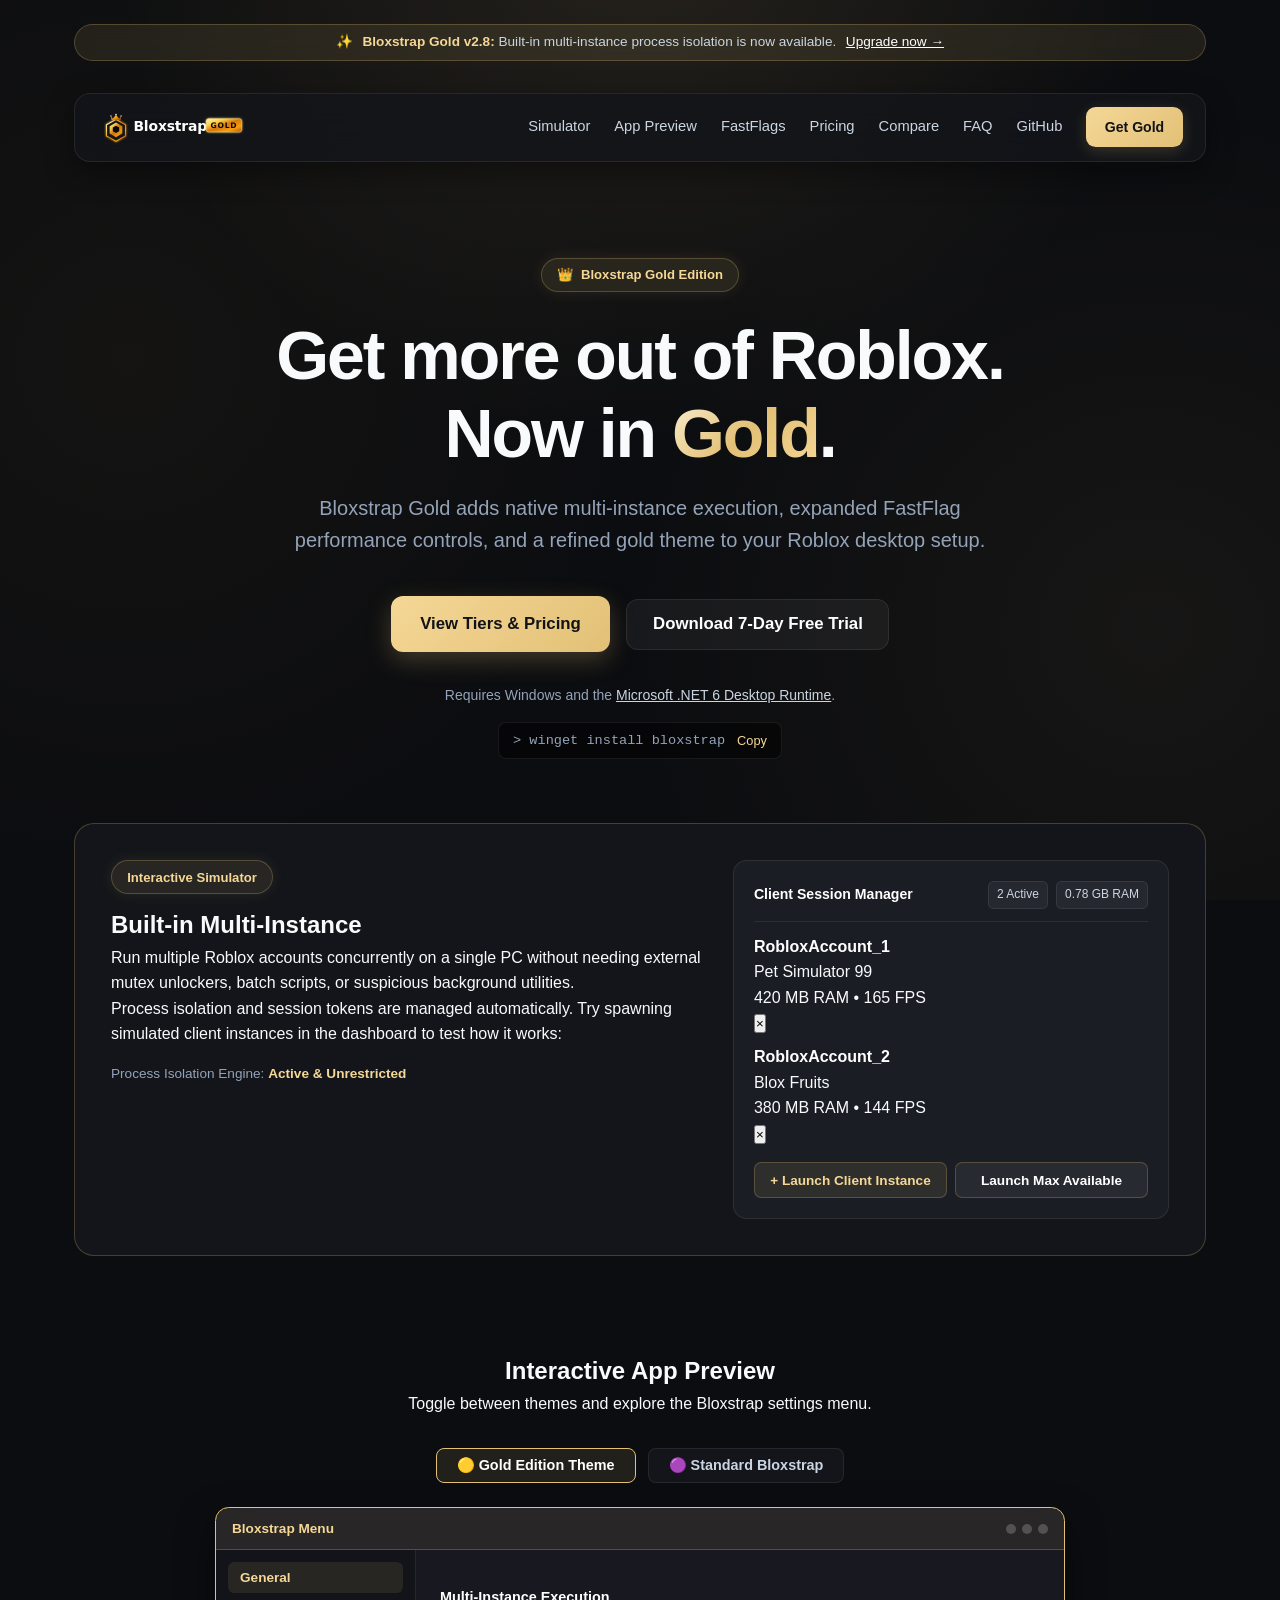
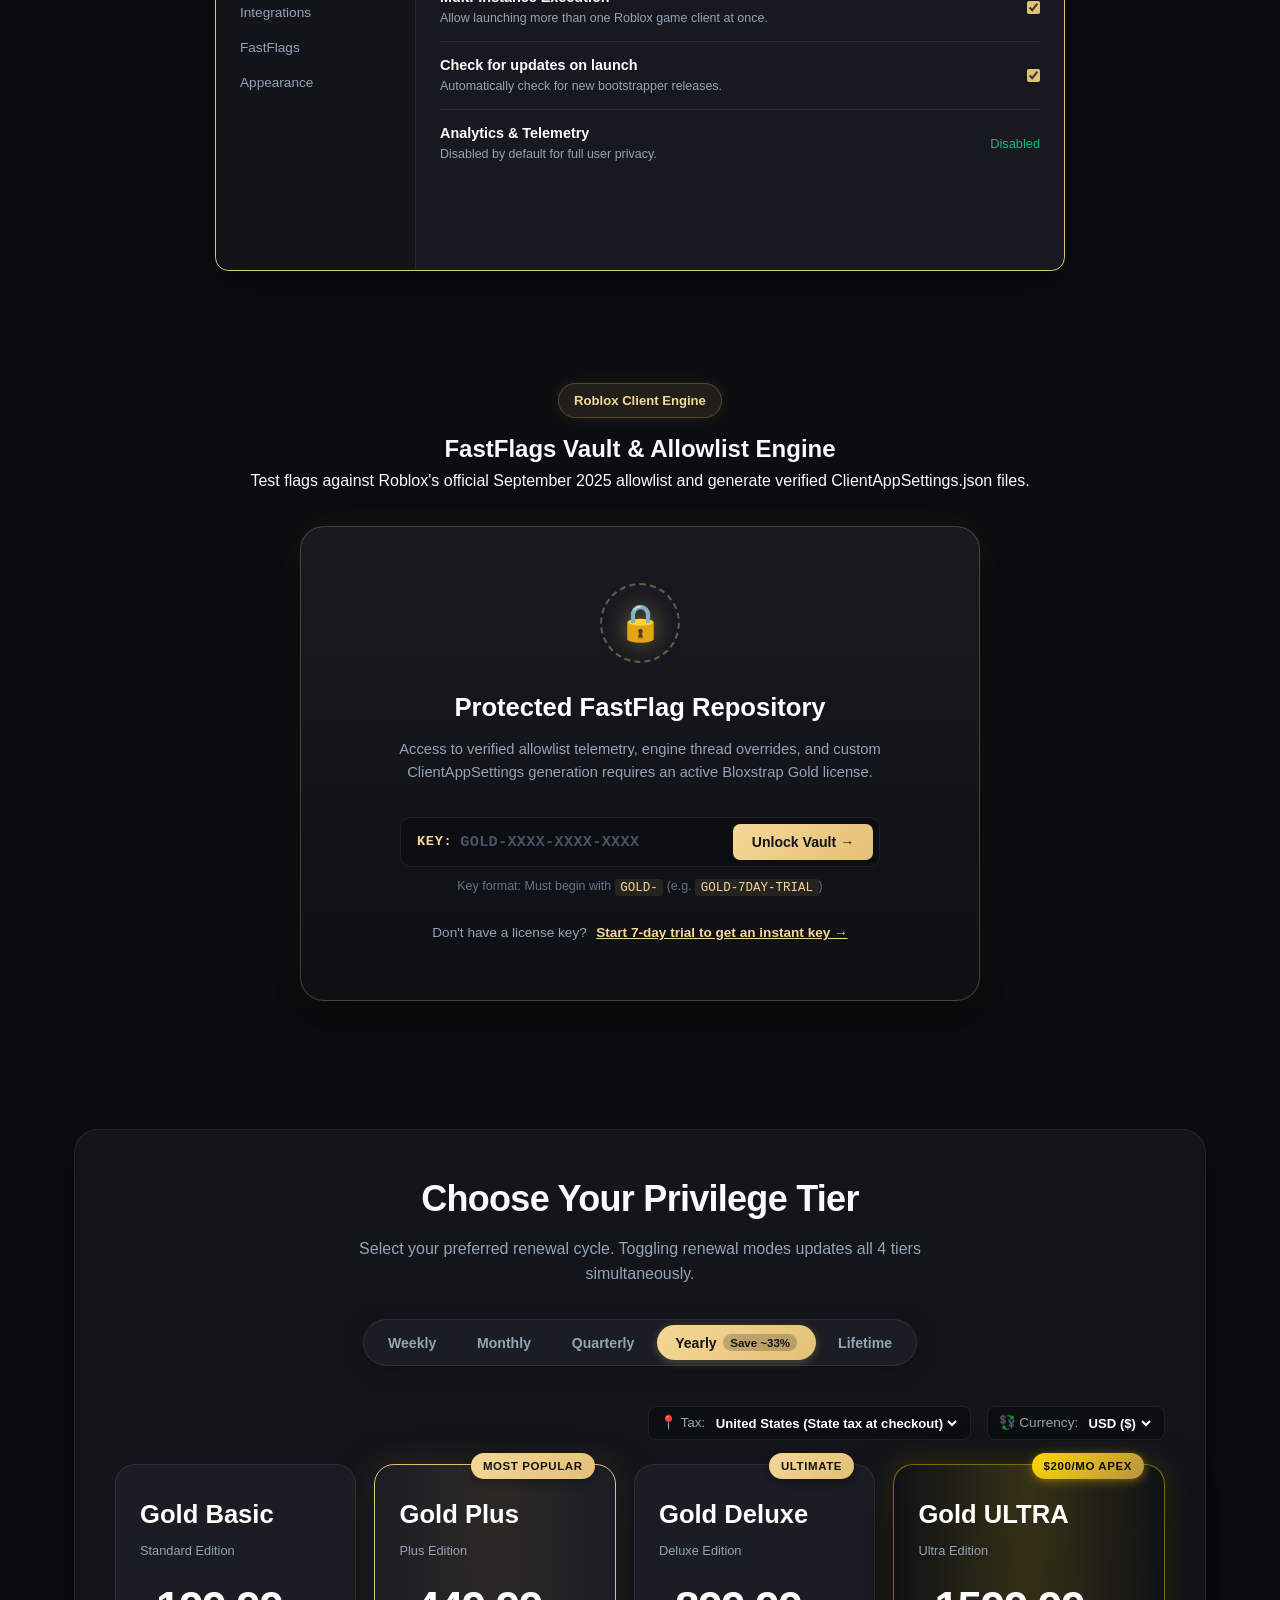
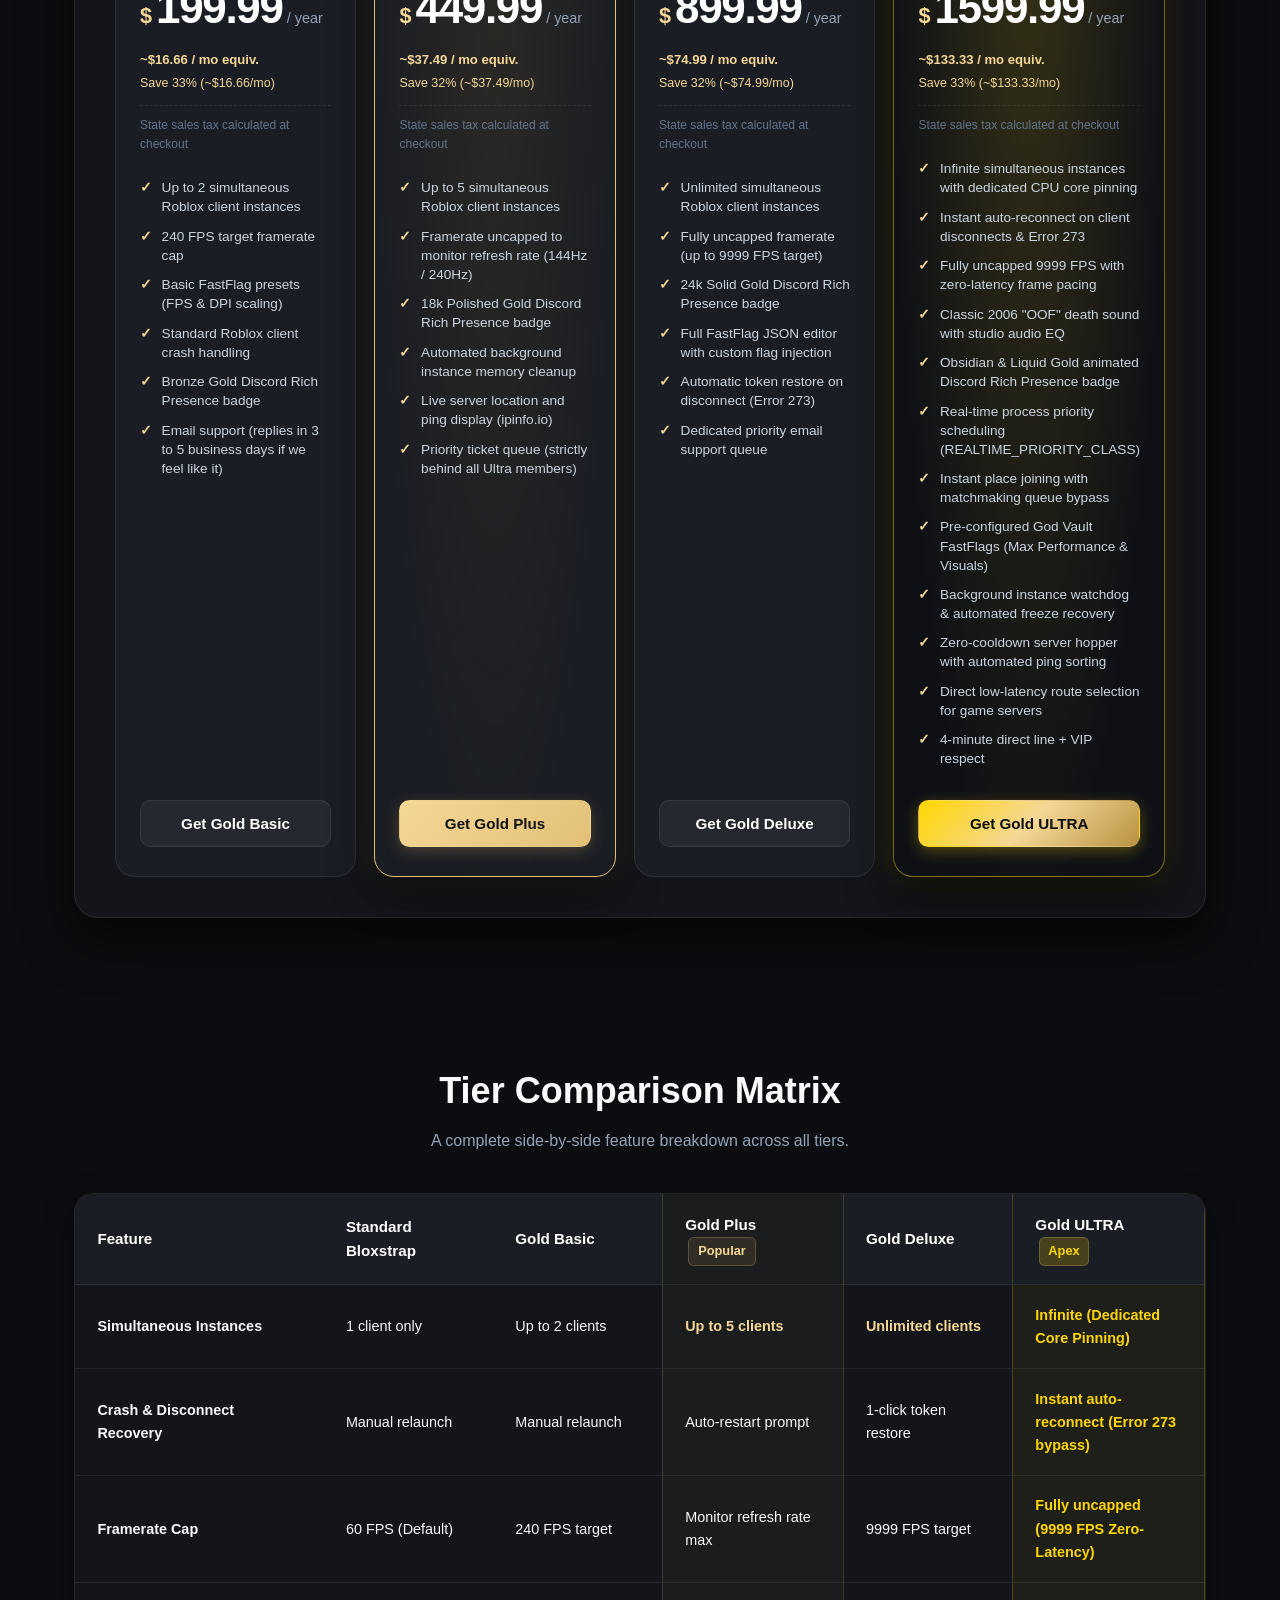
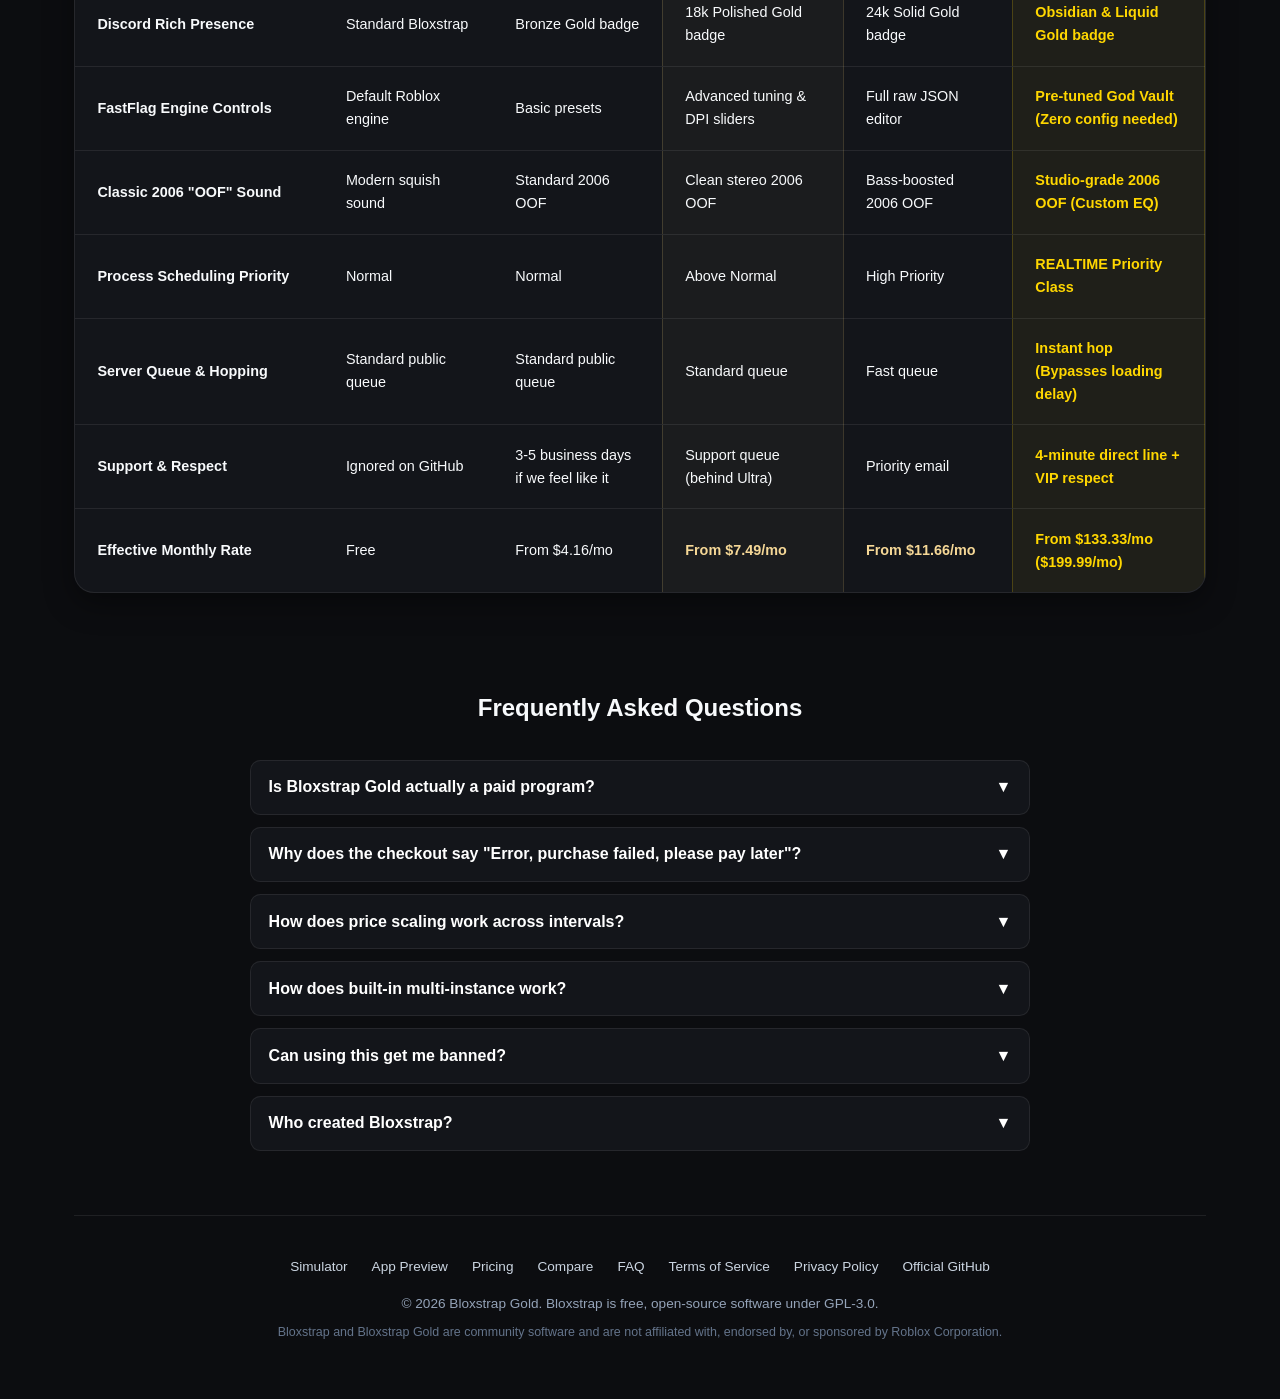
==== website/index.html @ 95c13ef5 "feat: Pixel-accurate Bloxstrap UI match from screenshots with GOLD-7DAY- key gate" ====
<!DOCTYPE html>
<html lang="en">
<head>
  <meta charset="utf-8">
  <meta name="viewport" content="width=device-width, initial-scale=1">
  <title>Bloxstrap Gold — Premium Bootstrapper for Roblox</title>
  <meta name="description" content="Bloxstrap Gold brings built-in multi-instance support, advanced FastFlag controls, and a sleek gold interface to your Roblox desktop experience.">
  <meta name="author" content="Bloxstrap Gold">
  <meta name="theme-color" content="#e2c076">
  
  <link rel="icon" type="image/svg+xml" href="images/bloxstrap-gold-logo.svg">
  <link rel="stylesheet" href="style.css">
</head>
<body>

  <div class="container">
    <!-- Sleek Product Announcement Pill (Deadpan & Ultra-Clean) -->
    <div class="product-announcement-bar">
      <span>✨</span>
      <span><strong>Bloxstrap Gold v2.8:</strong> Built-in multi-instance process isolation is now available.</span>
      <a href="#pricing">Upgrade now &rarr;</a>
    </div>

    <!-- Sticky Navigation -->
    <header>
      <nav class="navbar">
        <a href="#" class="nav-brand">
          <img src="images/bloxstrap-gold-logo.svg" alt="Bloxstrap Gold" class="nav-logo">
        </a>

        <div class="nav-links">
          <a href="#simulator" class="nav-link">Simulator</a>
          <a href="#preview" class="nav-link">App Preview</a>
          <a href="#fastflags" class="nav-link">FastFlags</a>
          <a href="#pricing" class="nav-link">Pricing</a>
          <a href="#comparison" class="nav-link">Compare</a>
          <a href="#faq" class="nav-link">FAQ</a>
          <a href="https://github.com/bloxstraplabs/bloxstrap" target="_blank" rel="noopener" class="nav-link">GitHub</a>
          <a href="#pricing" class="nav-btn">Get Gold</a>
        </div>
      </nav>
    </header>

    <!-- Hero Section -->
    <main>
      <section class="hero">
        <div class="hero-tag">
          <span>👑</span> Bloxstrap Gold Edition
        </div>

        <h1 class="hero-title">
          Get more out of Roblox.<br>Now in <span class="gold-text">Gold</span>.
        </h1>

        <p class="hero-subtitle">
          Bloxstrap Gold adds native multi-instance execution, expanded FastFlag performance controls, and a refined gold theme to your Roblox desktop setup.
        </p>

        <div class="hero-actions">
          <a href="#pricing" class="btn-primary">
            View Tiers &amp; Pricing
          </a>

          <button class="btn-secondary" onclick="openCheckout(2, 'yearly')">
            Download 7-Day Free Trial
          </button>
        </div>

        <div class="hero-meta">
          <p>
            Requires Windows and the 
            <a href="https://aka.ms/dotnet-core-applaunch?missing_runtime=true&arch=x64&rid=win11-x64&apphost_version=6.0.20&gui=true" target="_blank">Microsoft .NET 6 Desktop Runtime</a>.
          </p>
          <div class="winget-snippet">
            <span>&gt; winget install bloxstrap</span>
            <button class="winget-copy-btn" id="wingetCopyBtn">Copy</button>
          </div>
        </div>
      </section>

      <!-- Interactive Multi-Instance Simulator -->
      <section class="spotlight-section" id="simulator">
        <div class="spotlight-info">
          <div class="hero-tag" style="margin-bottom: 0.75rem;">Interactive Simulator</div>
          <h2>Built-in Multi-Instance</h2>
          <p>
            Run multiple Roblox accounts concurrently on a single PC without needing external mutex unlockers, batch scripts, or suspicious background utilities.
          </p>
          <p>
            Process isolation and session tokens are managed automatically. Try spawning simulated client instances in the dashboard to test how it works:
          </p>
          <div style="font-size: 0.85rem; color: #94a3b8; margin-top: 1rem;">
            Process Isolation Engine: <strong style="color: var(--gold-light);">Active &amp; Unrestricted</strong>
          </div>
        </div>

        <div class="sim-dashboard">
          <div class="sim-header">
            <span style="font-weight: 700; font-size: 0.88rem; color: #fff;">Client Session Manager</span>
            <div class="sim-metrics-wrap">
              <span class="sim-metric-badge" id="simulatedInstanceCount">2 Active</span>
              <span class="sim-metric-badge" id="simulatedTotalRam">0.78 GB RAM</span>
            </div>
          </div>

          <div class="sim-instances-list" id="simulatedInstancesList">
            <!-- Rendered dynamically via app.js -->
          </div>

          <div class="sim-actions-bar">
            <button class="btn-sim-action" id="addInstanceBtn">+ Launch Client Instance</button>
            <button class="btn-sim-action" id="launchAllBtn" style="background: rgba(255,255,255,0.06); color: #fff;">Launch Max Available</button>
          </div>

          <div class="sim-limit-error" id="instanceLimitError"></div>
        </div>
      </section>

      <!-- Interactive Bloxstrap App Window Previewer -->
      <section class="interactive-app-section" id="preview">
        <div class="section-title-wrap" style="text-align: center; margin-bottom: 2rem;">
          <h2 class="section-title">Interactive App Preview</h2>
          <p class="section-desc">Toggle between themes and explore the Bloxstrap settings menu.</p>
        </div>

        <div class="theme-toggle-wrap">
          <button class="theme-toggle-btn active" data-theme="gold">
            🟡 Gold Edition Theme
          </button>
          <button class="theme-toggle-btn" data-theme="standard">
            🟣 Standard Bloxstrap
          </button>
        </div>

        <div class="mock-window gold-theme" id="bloxstrapAppWindow">
          <div class="window-titlebar">
            <span>Bloxstrap Menu</span>
            <div class="window-controls-dots">
              <div class="window-dot"></div>
              <div class="window-dot"></div>
              <div class="window-dot"></div>
            </div>
          </div>

          <div class="window-body">
            <div class="window-sidebar">
              <button class="app-tab-btn active" data-tab="general">General</button>
              <button class="app-tab-btn" data-tab="integrations">Integrations</button>
              <button class="app-tab-btn" data-tab="fastflags">FastFlags</button>
              <button class="app-tab-btn" data-tab="appearance">Appearance</button>
            </div>

            <div class="window-content-pane">
              <!-- Tab: General -->
              <div class="app-tab-content" id="tab-general">
                <div class="app-setting-item">
                  <div>
                    <div class="setting-title">Multi-Instance Execution</div>
                    <div class="setting-desc">Allow launching more than one Roblox game client at once.</div>
                  </div>
                  <input type="checkbox" checked style="accent-color: var(--gold);">
                </div>

                <div class="app-setting-item">
                  <div>
                    <div class="setting-title">Check for updates on launch</div>
                    <div class="setting-desc">Automatically check for new bootstrapper releases.</div>
                  </div>
                  <input type="checkbox" checked style="accent-color: var(--gold);">
                </div>

                <div class="app-setting-item">
                  <div>
                    <div class="setting-title">Analytics &amp; Telemetry</div>
                    <div class="setting-desc">Disabled by default for full user privacy.</div>
                  </div>
                  <span style="font-size: 0.8rem; color: #10b981;">Disabled</span>
                </div>
              </div>

              <!-- Tab: Integrations -->
              <div class="app-tab-content" id="tab-integrations" style="display: none;">
                <div class="app-setting-item">
                  <div>
                    <div class="setting-title">Discord Rich Presence</div>
                    <div class="setting-desc">Display active game details and Gold status badge on Discord.</div>
                  </div>
                  <input type="checkbox" checked style="accent-color: var(--gold);">
                </div>

                <div class="app-setting-item">
                  <div>
                    <div class="setting-title">Show Server Location</div>
                    <div class="setting-desc">Query ipinfo.io to display server country and city.</div>
                  </div>
                  <input type="checkbox" checked style="accent-color: var(--gold);">
                </div>
              </div>

              <!-- Tab: FastFlags -->
              <div class="app-tab-content" id="tab-fastflags" style="display: none;">
                <div class="app-setting-item">
                  <div>
                    <div class="setting-title">Framerate Limit</div>
                    <div class="setting-desc">Adjust the engine framerate cap.</div>
                  </div>
                  <div style="display: flex; align-items: center; gap: 0.75rem;">
                    <input type="range" min="0" max="3" step="1" value="2" id="appFpsSlider" style="accent-color: var(--gold);">
                    <span id="appFpsDisplay" style="font-size: 0.85rem; font-weight: 700; min-width: 65px; color: var(--gold-light);">240 FPS</span>
                  </div>
                </div>

                <div class="app-setting-item">
                  <div>
                    <div class="setting-title">DirectX / Vulkan Mode</div>
                    <div class="setting-desc">Override preferred graphics backend.</div>
                  </div>
                  <select class="custom-select" style="padding: 0.25rem 0.5rem; font-size: 0.8rem; background: var(--bg-surface-elevated); border: 1px solid var(--border-color); border-radius: 4px;">
                    <option>Direct3D 11 (Default)</option>
                    <option>Vulkan (Optimized)</option>
                    <option>OpenGL</option>
                  </select>
                </div>
              </div>

              <!-- Tab: Appearance -->
              <div class="app-tab-content" id="tab-appearance" style="display: none;">
                <div class="app-setting-item">
                  <div>
                    <div class="setting-title">Classic "Oof" Death Sound</div>
                    <div class="setting-desc">Restore the original 2006 audio asset.</div>
                  </div>
                  <button class="btn-sim-action" id="playOofBtn" style="padding: 0.35rem 0.75rem; font-size: 0.8rem;">
                    🔊 Preview Sound
                  </button>
                </div>

                <div class="app-setting-item">
                  <div>
                    <div class="setting-title">Mouse Cursor Style</div>
                    <div class="setting-desc">Custom cursor replacements that persist game updates.</div>
                  </div>
                  <select class="custom-select" style="padding: 0.25rem 0.5rem; font-size: 0.8rem; background: var(--bg-surface-elevated); border: 1px solid var(--border-color); border-radius: 4px;">
                    <option>Gold Edition Cursor</option>
                    <option>Classic 2006 Cursor</option>
                    <option>2013 Cursor</option>
                    <option>Default Roblox</option>
                  </select>
                </div>
              </div>
            </div>
          </div>
        </div>
      </section>

      <!-- ==========================================
           FAST FLAGS VAULT (GATED BY GOLD KEY)
           ========================================== -->
      <section class="fflag-vault-section" id="fastflags">
        <div class="section-title-wrap" style="text-align: center; margin-bottom: 2rem;">
          <div class="hero-tag" style="margin-bottom: 0.75rem;">Roblox Client Engine</div>
          <h2 class="section-title">FastFlags Vault &amp; Allowlist Engine</h2>
          <p class="section-desc">Test flags against Roblox's official September 2025 allowlist and generate verified ClientAppSettings.json files.</p>
        </div>

        <!-- Gated Lock View (Shown when not unlocked) -->
        <div class="vault-locked-card" id="vaultLockedCard">
          <div class="vault-lock-icon-wrap">
            <div class="vault-lock-ring"></div>
            <div class="vault-lock-icon" id="vaultLockIcon">🔒</div>
          </div>
          <h3 class="vault-locked-title">Protected FastFlag Repository</h3>
          <p class="vault-locked-desc">
            Access to verified allowlist telemetry, engine thread overrides, and custom ClientAppSettings generation requires an active Bloxstrap Gold license.
          </p>

          <div class="vault-key-form">
            <div class="vault-input-wrap">
              <span class="vault-key-prefix">KEY:</span>
              <input type="text" id="vaultKeyInput" class="vault-key-input" placeholder="GOLD-XXXX-XXXX-XXXX" maxlength="32" autocomplete="off" spellcheck="false">
              <button type="button" id="vaultUnlockBtn" class="btn-vault-unlock">
                <span>Unlock Vault</span> &rarr;
              </button>
            </div>
            <div class="vault-key-hint" id="vaultKeyHint">
              Key format: Must begin with <code>GOLD-</code> (e.g. <code>GOLD-7DAY-TRIAL</code>)
            </div>
            <div class="vault-key-error" id="vaultKeyError">
              Invalid license format. Key must begin with "GOLD-".
            </div>
          </div>

          <div class="vault-trial-link">
            <span>Don't have a license key?</span>
            <a href="#pricing" onclick="openCheckout(2, 'yearly')">Start 7-day trial to get an instant key &rarr;</a>
          </div>
        </div>

        <!-- Unlocked Vault View (Hidden by default, shown when unlocked) -->
        <div class="vault-unlocked-card" id="vaultUnlockedCard" style="display: none;">
          <div class="vault-unlocked-header">
            <div class="vault-status-indicator">
              <span class="vault-status-dot"></span>
              <span>Vault Unlocked &bull; License: <strong id="activeVaultKeyDisplay" class="tabular">GOLD-ACTIVE</strong></span>
            </div>
            <button class="vault-relock-btn" id="vaultRelockBtn">Lock Vault</button>
          </div>

          <!-- Allowlist Verification Engine / Search Box -->
          <div class="vault-tool-block">
            <div class="vault-tool-header">
              <div>
                <h4 style="font-size: 1.15rem; font-weight: 700; color: #fff; margin-bottom: 0.25rem;">Official Roblox Client Allowlist Validator</h4>
                <p style="font-size: 0.85rem; color: #94a3b8; margin: 0;">Roblox only accepts allowlisted flags in ClientAppSettings.json. Unlisted flags are quietly discarded on launch.</p>
              </div>
              <span class="allowlist-ver-badge">Allowlist v2.8 (Sept 2025 Standard)</span>
            </div>

            <div class="allowlist-search-wrap">
              <input type="text" id="allowlistSearchInput" class="allowlist-search-input" placeholder="Type a flag name (e.g. DFIntTaskSchedulerTargetFps, FFlagSimHumanoidTimestepModel)...">
              <button class="allowlist-clear-btn" id="allowlistClearBtn">Clear</button>
            </div>

            <div class="allowlist-results-container" id="allowlistResultsList">
              <!-- Rendered dynamically -->
            </div>
          </div>

          <!-- Live Preset Tuner & ClientAppSettings.json Generator -->
          <div class="vault-generator-grid">
            <div class="vault-controls-card">
              <h4 style="font-size: 1.1rem; font-weight: 700; color: #fff; margin-bottom: 0.25rem;">Allowlisted Engine Tuning Presets</h4>
              <p style="font-size: 0.82rem; color: #94a3b8; margin-bottom: 1.25rem;">Adjust verified flags to generate your production configuration.</p>

              <div class="vault-control-item">
                <div class="v-control-info">
                  <strong>TaskScheduler Target Framerate</strong>
                  <span>DFIntTaskSchedulerTargetFps (Uncapped target)</span>
                </div>
                <div class="v-control-input">
                  <input type="number" id="vTargetFps" class="v-num-input tabular" value="9999" min="30" max="9999">
                </div>
              </div>

              <div class="vault-control-item">
                <div class="v-control-info">
                  <strong>Disable High-DPI Display Scaling</strong>
                  <span>DFFlagDisableDPIScale (Crisp native resolution)</span>
                </div>
                <label class="gold-switch">
                  <input type="checkbox" id="vDisableDpi" checked>
                  <span class="gold-slider"></span>
                </label>
              </div>

              <div class="vault-control-item">
                <div class="v-control-info">
                  <strong>MSAA Anti-Aliasing Level</strong>
                  <span>FIntDebugForceMSAASamples (Edge smoothing)</span>
                </div>
                <select id="vMsaaSamples" class="v-select">
                  <option value="1">1x (Off)</option>
                  <option value="2">2x MSAA</option>
                  <option value="4" selected>4x MSAA (Recommended)</option>
                </select>
              </div>

              <div class="vault-control-item">
                <div class="v-control-info">
                  <strong>Texture Quality Override</strong>
                  <span>DFIntTextureQualityOverride (Forces high-res textures)</span>
                </div>
                <select id="vTextureQuality" class="v-select">
                  <option value="0">0 (Lowest / Potato)</option>
                  <option value="1">1 (Medium)</option>
                  <option value="2">2 (High)</option>
                  <option value="3" selected>3 (Maximum Resolution)</option>
                </select>
              </div>

              <div class="vault-control-item">
                <div class="v-control-info">
                  <strong>Manual Alt+Enter Fullscreen</strong>
                  <span>FFlagHandleAltEnterFullscreenManually</span>
                </div>
                <label class="gold-switch">
                  <input type="checkbox" id="vAltEnter" checked>
                  <span class="gold-slider"></span>
                </label>
              </div>

              <div class="vault-control-item">
                <div class="v-control-info">
                  <strong>HUD Frame Counter</strong>
                  <span>FFlagDebugDisplayFPS (Built-in Roblox FPS overlay)</span>
                </div>
                <label class="gold-switch">
                  <input type="checkbox" id="vDebugFps" checked>
                  <span class="gold-slider"></span>
                </label>
              </div>
            </div>

            <div class="vault-output-card">
              <div class="vault-output-header">
                <span class="vault-file-label">ClientAppSettings.json</span>
                <div class="vault-output-btns">
                  <button class="btn-vault-action" id="copyVaultJsonBtn">Copy JSON</button>
                  <button class="btn-vault-action btn-gold-action" id="downloadVaultJsonBtn">Download File</button>
                </div>
              </div>
              <pre class="vault-code-block" id="vaultJsonOutput"></pre>
              <div class="vault-install-tip">
                <span>📁 Place in:</span>
                <code>%localappdata%\Roblox\ClientSettings\ClientAppSettings.json</code>
              </div>
            </div>
          </div>
        </div>
      </section>

      <!-- ==========================================
           REFINED CHOOSING WINDOW WITH RENEWAL PILL
           ========================================== -->
      <section class="pricing-section" id="pricing">
        <div class="choosing-window">
          <div class="choosing-header">
            <h3>Choose Your Privilege Tier</h3>
            <p>Select your preferred renewal cycle. Toggling renewal modes updates all 4 tiers simultaneously.</p>
          </div>

          <!-- Centered Segmented Renewal Mode Pill Toggle -->
          <div class="renewal-pill-container">
            <div class="renewal-segmented-pill">
              <button class="renewal-pill-btn" data-cycle="weekly">Weekly</button>
              <button class="renewal-pill-btn" data-cycle="monthly">Monthly</button>
              <button class="renewal-pill-btn" data-cycle="quarterly">Quarterly</button>
              <button class="renewal-pill-btn active" data-cycle="yearly">
                Yearly <span class="pill-savings-tag">Save ~33%</span>
              </button>
              <button class="renewal-pill-btn" data-cycle="lifetime">Lifetime</button>
            </div>
          </div>

          <!-- Tax and Currency Toolbar -->
          <div class="pricing-meta-toolbar">
            <div class="selector-pill">
              <span>📍 Tax:</span>
              <select class="custom-select" id="regionSelector">
                <option value="us">United States (State tax at checkout)</option>
                <option value="eu">European Union (20% VAT included)</option>
              </select>
            </div>

            <div class="selector-pill">
              <span>💱 Currency:</span>
              <select class="custom-select" id="currencySelector">
                <option value="USD">USD ($)</option>
                <option value="EUR">EUR (€)</option>
                <option value="GBP">GBP (£)</option>
              </select>
            </div>
          </div>

          <!-- 4 Side-by-Side Tier Cards Grid -->
          <div class="pricing-cards-grid" id="pricingCardsGrid">
            <!-- Rendered reactively via app.js -->
          </div>
        </div>
      </section>

      <!-- ==========================================
           POLISHED TIER COMPARISON MATRIX
           ========================================== -->
      <section class="comparison-section" id="comparison">
        <div class="section-title-wrap" style="text-align: center; margin-bottom: 2.5rem;">
          <h2 class="section-title" style="font-size: 2.25rem; font-weight: 800; margin-bottom: 0.5rem;">Tier Comparison Matrix</h2>
          <p class="section-desc" style="color: var(--text-muted); font-size: 1rem;">A complete side-by-side feature breakdown across all tiers.</p>
        </div>

        <div class="comp-table-wrap">
          <table class="comp-table">
            <thead>
              <tr>
                <th style="width: 22%;">Feature</th>
                <th style="width: 15%;">Standard Bloxstrap</th>
                <th style="width: 15%;">Gold Basic</th>
                <th style="width: 16%;" class="col-featured">Gold Plus <span class="comp-badge-pill" style="margin-left: 0.2rem;">Popular</span></th>
                <th style="width: 15%;">Gold Deluxe</th>
                <th style="width: 17%;" class="col-ultra">Gold ULTRA <span class="comp-badge-pill" style="background: rgba(255,215,0,0.2); color: #ffd700; margin-left: 0.2rem;">Apex</span></th>
              </tr>
            </thead>
            <tbody>
              <tr>
                <td><strong>Simultaneous Instances</strong></td>
                <td>1 client only</td>
                <td>Up to 2 clients</td>
                <td class="col-featured"><strong style="color: var(--gold-light);">Up to 5 clients</strong></td>
                <td><strong style="color: var(--gold-light);">Unlimited clients</strong></td>
                <td class="col-ultra"><strong style="color: #ffd700;">Infinite (Dedicated Core Pinning)</strong></td>
              </tr>
              <tr>
                <td><strong>Crash &amp; Disconnect Recovery</strong></td>
                <td>Manual relaunch</td>
                <td>Manual relaunch</td>
                <td class="col-featured">Auto-restart prompt</td>
                <td>1-click token restore</td>
                <td class="col-ultra"><strong style="color: #ffd700;">Instant auto-reconnect (Error 273 bypass)</strong></td>
              </tr>
              <tr>
                <td><strong>Framerate Cap</strong></td>
                <td>60 FPS (Default)</td>
                <td>240 FPS target</td>
                <td class="col-featured">Monitor refresh rate max</td>
                <td>9999 FPS target</td>
                <td class="col-ultra"><strong style="color: #ffd700;">Fully uncapped (9999 FPS Zero-Latency)</strong></td>
              </tr>
              <tr>
                <td><strong>Discord Rich Presence</strong></td>
                <td>Standard Bloxstrap</td>
                <td>Bronze Gold badge</td>
                <td class="col-featured">18k Polished Gold badge</td>
                <td>24k Solid Gold badge</td>
                <td class="col-ultra"><strong style="color: #ffd700;">Obsidian &amp; Liquid Gold badge</strong></td>
              </tr>
              <tr>
                <td><strong>FastFlag Engine Controls</strong></td>
                <td>Default Roblox engine</td>
                <td>Basic presets</td>
                <td class="col-featured">Advanced tuning &amp; DPI sliders</td>
                <td>Full raw JSON editor</td>
                <td class="col-ultra"><strong style="color: #ffd700;">Pre-tuned God Vault (Zero config needed)</strong></td>
              </tr>
              <tr>
                <td><strong>Classic 2006 "OOF" Sound</strong></td>
                <td>Modern squish sound</td>
                <td>Standard 2006 OOF</td>
                <td class="col-featured">Clean stereo 2006 OOF</td>
                <td>Bass-boosted 2006 OOF</td>
                <td class="col-ultra"><strong style="color: #ffd700;">Studio-grade 2006 OOF (Custom EQ)</strong></td>
              </tr>
              <tr>
                <td><strong>Process Scheduling Priority</strong></td>
                <td>Normal</td>
                <td>Normal</td>
                <td class="col-featured">Above Normal</td>
                <td>High Priority</td>
                <td class="col-ultra"><strong style="color: #ffd700;">REALTIME Priority Class</strong></td>
              </tr>
              <tr>
                <td><strong>Server Queue &amp; Hopping</strong></td>
                <td>Standard public queue</td>
                <td>Standard public queue</td>
                <td class="col-featured">Standard queue</td>
                <td>Fast queue</td>
                <td class="col-ultra"><strong style="color: #ffd700;">Instant hop (Bypasses loading delay)</strong></td>
              </tr>
              <tr>
                <td><strong>Support &amp; Respect</strong></td>
                <td>Ignored on GitHub</td>
                <td>3-5 business days if we feel like it</td>
                <td class="col-featured">Support queue (behind Ultra)</td>
                <td>Priority email</td>
                <td class="col-ultra"><strong style="color: #ffd700;">4-minute direct line + VIP respect</strong></td>
              </tr>
              <tr>
                <td><strong>Effective Monthly Rate</strong></td>
                <td>Free</td>
                <td class="tabular">From $4.16/mo</td>
                <td class="col-featured tabular"><strong style="color: var(--gold-light);">From $7.49/mo</strong></td>
                <td class="tabular"><strong style="color: var(--gold-light);">From $11.66/mo</strong></td>
                <td class="col-ultra tabular"><strong style="color: #ffd700;">From $133.33/mo ($199.99/mo)</strong></td>
              </tr>
            </tbody>
          </table>
        </div>
      </section>

      <!-- FAQ Section -->
      <section class="faq-section" id="faq">
        <div class="section-title-wrap" style="text-align: center; margin-bottom: 2rem;">
          <h2 class="section-title">Frequently Asked Questions</h2>
        </div>

        <div class="faq-list">
          <div class="faq-item">
            <button class="faq-question">
              <span>Is Bloxstrap Gold actually a paid program?</span>
              <span class="faq-toggle-icon">▼</span>
            </button>
            <div class="faq-answer">
              No, it is not. Bloxstrap is free, open-source software under the GPL-3.0 license. This project is a lighthearted community creation. We do not collect money or payment credentials. You can click "Pay later" at checkout to download the app directly for free.
            </div>
          </div>

          <div class="faq-item">
            <button class="faq-question">
              <span>Why does the checkout say "Error, purchase failed, please pay later"?</span>
              <span class="faq-toggle-icon">▼</span>
            </button>
            <div class="faq-answer">
              Because we don't accept your money. When you click "Pay", the checkout system deliberately stops the transaction and prompts you to click "Pay later", granting you full free access.
            </div>
          </div>

          <div class="faq-item">
            <button class="faq-question">
              <span>How does price scaling work across intervals?</span>
              <span class="faq-toggle-icon">▼</span>
            </button>
            <div class="faq-answer">
              The pricing follows standard subscription economics: weekly subscriptions have the highest effective rate per month for maximum flexibility, monthly is lower, quarterly saves roughly 20-25%, yearly saves over 40%, and the lifetime license provides permanent access that pays for itself.
            </div>
          </div>

          <div class="faq-item">
            <button class="faq-question">
              <span>How does built-in multi-instance work?</span>
              <span class="faq-toggle-icon">▼</span>
            </button>
            <div class="faq-answer">
              Standard Roblox prevents launching more than one client at a time using a single-instance system mutex. Bloxstrap Gold manages process mutexes cleanly, allowing you to run multiple game windows simultaneously on separate accounts.
            </div>
          </div>

          <div class="faq-item">
            <button class="faq-question">
              <span>Can using this get me banned?</span>
              <span class="faq-toggle-icon">▼</span>
            </button>
            <div class="faq-answer">
              No. Bloxstrap is a launcher/bootstrapper, not an exploit. It does not inject code into the Roblox engine or modify gameplay. It configures user preferences and launches the official Roblox client.
            </div>
          </div>

          <div class="faq-item">
            <button class="faq-question">
              <span>Who created Bloxstrap?</span>
              <span class="faq-toggle-icon">▼</span>
            </button>
            <div class="faq-answer">
              Bloxstrap was created by <strong>pizzaboxer</strong> and open-source contributors at <a href="https://github.com/bloxstraplabs/bloxstrap" target="_blank" style="color: var(--gold-light);">bloxstraplabs/bloxstrap</a>.
            </div>
          </div>
        </div>
      </section>
    </main>

    <!-- Footer -->
    <footer class="site-footer">
      <div class="footer-nav-links">
        <a href="#simulator" class="footer-nav-link">Simulator</a>
        <a href="#preview" class="footer-nav-link">App Preview</a>
        <a href="#pricing" class="footer-nav-link">Pricing</a>
        <a href="#comparison" class="footer-nav-link">Compare</a>
        <a href="#faq" class="footer-nav-link">FAQ</a>
        <a href="#" class="footer-nav-link open-tos-link">Terms of Service</a>
        <a href="#" class="footer-nav-link open-privacy-link">Privacy Policy</a>
        <a href="https://github.com/bloxstraplabs/bloxstrap" target="_blank" rel="noopener" class="footer-nav-link">Official GitHub</a>
      </div>
      <p style="margin-bottom: 0.5rem;">
        &copy; 2026 Bloxstrap Gold. Bloxstrap is free, open-source software under GPL-3.0.
      </p>
      <p style="font-size: 0.78rem; color: #64748b;">
        Bloxstrap and Bloxstrap Gold are community software and are not affiliated with, endorsed by, or sponsored by Roblox Corporation.
      </p>
    </footer>
  </div>

  <!-- ==========================================
       DEADPAN LUXURY PAYING WINDOW (CHECKOUT MODAL)
       ========================================== -->
  <div class="modal-overlay" id="checkoutModal">
    <div class="modal-content wide-paying-window">
      <button class="modal-close-btn" id="closeCheckoutBtn">&times;</button>

      <div id="checkoutFormView" class="checkout-two-column">
        <!-- Left Column: 3D Virtual Gold Card & Breakdown -->
        <div class="checkout-left-summary">
          <div style="font-size: 0.78rem; font-weight: 700; text-transform: uppercase; color: var(--gold-light); letter-spacing: 0.08em; margin-bottom: 0.25rem;">
            Order Overview
          </div>
          <h3 style="font-size: 1.4rem; font-weight: 800; color: #fff;" id="checkoutSummaryTier">Gold Plus (Most Popular)</h3>
          <div style="font-size: 0.85rem; color: var(--text-muted); margin-bottom: 1.25rem;" id="checkoutSummaryCycle">Yearly Plan (/ year)</div>

          <!-- 3D Virtual Gold Credit Card -->
          <div class="virtual-card-wrapper">
            <div class="virtual-gold-card" id="virtualGoldCard">
              <div class="vc-top-row">
                <div class="vc-chip"></div>
                <div class="vc-brand">BLOXSTRAP GOLD</div>
              </div>
              <div class="vc-number" id="vcNumber">•••• •••• •••• ••••</div>
              <div class="vc-bottom-row">
                <div>
                  <div style="font-size: 0.65rem; opacity: 0.75;">CARDHOLDER</div>
                  <div class="vc-holder-name" id="vcName">YOUR NAME</div>
                </div>
                <div>
                  <div style="font-size: 0.65rem; opacity: 0.75;">EXPIRES</div>
                  <div class="vc-exp" id="vcExp">MM/YY</div>
                </div>
              </div>
            </div>
          </div>

          <!-- Pricing summary -->
          <div class="checkout-summary-box">
            <div class="summary-row">
              <span>Subtotal:</span>
              <span id="checkoutBasePrice" class="tabular">$119.99</span>
            </div>
            <div class="summary-row">
              <span id="checkoutTaxLabel">Estimated Tax:</span>
              <span id="checkoutTaxPrice" class="tabular">$9.60</span>
            </div>
            <div class="summary-row total-row">
              <span>Total:</span>
              <span class="summary-total-price tabular" id="checkoutTotalPrice">$129.59</span>
            </div>
          </div>
        </div>

        <!-- Right Column: Form inputs & Pay Buttons -->
        <div class="checkout-right-form">
          <div class="checkout-security-badge">
            <span>🔒</span>
            <span>256-bit encrypted checkout. Multi-instance licenses provisioned instantly.</span>
          </div>

          <!-- Error Banner with exact message from prompt -->
          <div class="checkout-error-banner" id="checkoutErrorBanner">
            Error, purchase failed, please pay later.
          </div>

          <form onsubmit="return false;" autocomplete="off">
            <div class="form-group">
              <label class="form-label" for="cardName">Cardholder name</label>
              <input type="text" id="cardName" class="form-input" placeholder="Jane Doe" autocomplete="off">
            </div>

            <div class="form-group">
              <label class="form-label" for="cardNumber">Card number</label>
              <input type="text" id="cardNumber" class="form-input tabular" placeholder="4242 4242 4242 4242" maxlength="19" autocomplete="off">
            </div>

            <div class="form-row">
              <div class="form-group">
                <label class="form-label" for="cardExp">Expiration</label>
                <input type="text" id="cardExp" class="form-input tabular" placeholder="MM/YY" maxlength="5" autocomplete="off">
              </div>
              <div class="form-group">
                <label class="form-label" for="cardCvc">CVC</label>
                <input type="password" id="cardCvc" class="form-input tabular" placeholder="123" maxlength="4" autocomplete="off">
              </div>
            </div>

            <!-- Pay Buttons -->
            <div class="pay-buttons-container">
              <button type="button" class="btn-buy-pay" id="buyPayBtn">
                Pay $129.59
              </button>

              <button type="button" class="btn-pay-later" id="payLaterBtn">
                Pay later
              </button>
            </div>
            <p class="pay-later-caption">
              Authorize zero-deposit invoice with immediate license provisioning.
            </p>
          </form>
        </div>
      </div>

      <!-- Success / Download View -->
      <div class="success-view" id="checkoutSuccessView">
        <div style="font-size: 3rem; margin-bottom: 0.75rem;">👑</div>
        <h3 style="font-size: 1.75rem; font-weight: 800; margin-bottom: 0.5rem;" id="checkoutSuccessTitle">
          Your 7-day free trial has started.
        </h3>
        <p style="color: var(--text-muted); font-size: 0.95rem; max-width: 480px; margin: 0 auto 1.5rem auto;" id="checkoutSuccessSubtitle">
          Download Bloxstrap Gold below and enjoy built-in multi-instance support and the gold theme.
        </p>

        <div style="margin-bottom: 1.5rem;">
          <div style="font-size: 0.8rem; text-transform: uppercase; color: var(--gold-light); font-weight: 700; margin-bottom: 0.35rem;">Enterprise License Key</div>
          <div class="license-key-box" id="generatedLicenseKey" title="Click to copy">GOLD-7DAY-ULTRA-XKW6-5TKI-WBFN</div>
          <div id="copyKeyFeedback" style="font-size: 0.75rem; color: #4ade80; height: 16px; margin-top: 0.25rem;"></div>
        </div>

        <div style="display: flex; flex-direction: column; gap: 0.75rem; max-width: 360px; margin: 0 auto;">
          <a id="deepLinkActivateBtn" href="bloxstrap-gold://activate?key=GOLD-7DAY-8849-F291-C84B-9102-E7A4" class="btn-primary" style="justify-content: center; text-decoration: none; background: linear-gradient(135deg, #ffd700 0%, #b8860b 100%); color: #000; font-weight: 800; box-shadow: 0 4px 15px rgba(255,215,0,0.35);">
            ⚡ Open in Bloxstrap Gold (1-Click Activate)
          </a>

          <div style="display: grid; grid-template-columns: 1fr 1fr; gap: 0.5rem;">
            <a href="https://github.com/bloxstraplabs/bloxstrap/releases/latest" target="_blank" class="btn-secondary" style="justify-content: center; text-decoration: none; font-size: 0.85rem; padding: 0.6rem 0.5rem;">
              🪟 Windows (.exe)
            </a>
            <a href="https://github.com/bloxstraplabs/bloxstrap/releases/latest" target="_blank" class="btn-secondary" style="justify-content: center; text-decoration: none; font-size: 0.85rem; padding: 0.6rem 0.5rem;">
              🍏 macOS (.dmg)
            </a>
          </div>

          <button class="btn-secondary" id="successUnlockVaultBtn" style="justify-content: center; border-color: var(--gold-border); color: var(--gold-light);">
            ✨ Unlock FastFlags Vault with Key
          </button>
          <button class="btn-secondary" onclick="closeCheckout()" style="justify-content: center; opacity: 0.7;">
            Close
          </button>
        </div>
      </div>
    </div>
  </div>

  <!-- Terms of Service Modal -->
  <div class="modal-overlay" id="tosModal">
    <div class="modal-content" style="max-width: 680px; padding: 2rem;">
      <button class="modal-close-btn" id="closeTosBtn">&times;</button>
      <div class="checkout-header" style="text-align: left; margin-bottom: 1.25rem;">
        <h3 class="checkout-title" style="font-size: 1.4rem; font-weight: 700;">Terms of Service</h3>
        <p class="checkout-subtitle" style="font-size: 0.85rem; color: var(--text-muted);">Open-Source Licensing &amp; Project Disclosure</p>
      </div>

      <div style="color: #cbd5e1; font-size: 0.9rem; line-height: 1.6; max-height: 60vh; overflow-y: auto;">
        <h4 style="color: #fff; margin: 1rem 0 0.25rem 0;">1. Satirical Nature &amp; Licensing</h4>
        <p>
          Bloxstrap Gold is a parody community project. The original Bloxstrap software is free, open-source software licensed under the GNU General Public License v3.0 (GPL-3.0).
        </p>

        <h4 style="color: #fff; margin: 1rem 0 0.25rem 0;">2. Payments and Pricing</h4>
        <p>
          We do not charge real money or accept real credit cards. Any attempt to submit payment details will intentionally fail with an error prompting you to click "Pay later". The "Pay later" option provides full access to the application for free.
        </p>

        <h4 style="color: #fff; margin: 1rem 0 0.25rem 0;">3. Attribution and Credits</h4>
        <p>
          Bloxstrap was created by <strong>pizzaboxer</strong> and community contributors at <a href="https://github.com/bloxstraplabs/bloxstrap" target="_blank" style="color: var(--gold-light);">github.com/bloxstraplabs/bloxstrap</a>. Built-in multi-instance functionality is based on open-source Roblox multi-client research.
        </p>

        <h4 style="color: #fff; margin: 1rem 0 0.25rem 0;">4. Disclaimer</h4>
        <p>
          Bloxstrap and Bloxstrap Gold are not affiliated with or endorsed by Roblox Corporation.
        </p>
      </div>
    </div>
  </div>

  <!-- Privacy Policy Modal -->
  <div class="modal-overlay" id="privacyModal">
    <div class="modal-content" style="max-width: 680px; padding: 2rem;">
      <button class="modal-close-btn" id="closePrivacyBtn">&times;</button>
      <div class="checkout-header" style="text-align: left; margin-bottom: 1.25rem;">
        <h3 class="checkout-title" style="font-size: 1.4rem; font-weight: 700;">Privacy Policy</h3>
        <p class="checkout-subtitle" style="font-size: 0.85rem; color: var(--text-muted);">Information Collection &amp; Telemetry Usage</p>
      </div>

      <div style="color: #cbd5e1; font-size: 0.9rem; line-height: 1.6; max-height: 60vh; overflow-y: auto;">
        <h4 style="color: #fff; margin: 1rem 0 0.25rem 0;">1. Zero Financial Data Collection</h4>
        <p>
          We do not collect, process, or store credit card numbers, billing addresses, or payment credentials. All mock form interactions are processed strictly on the client side in your browser and are never transmitted to any server.
        </p>

        <h4 style="color: #fff; margin: 1rem 0 0.25rem 0;">2. Analytics and Tracking</h4>
        <p>
          This website does not use tracking cookies or third-party behavioral analytics.
        </p>
      </div>
    </div>
  </div>

  <script src="app.js"></script>
</body>
</html>
---- website/style.css ----
/* Bloxstrap Gold - Ultra-Luxury SaaS Design System */
:root {
  --bg-main: #0c0d10;
  --bg-surface: #13151a;
  --bg-surface-elevated: #1a1d24;
  --bg-glass: rgba(19, 21, 26, 0.82);
  
  /* Champagne Gold Luxury Palette */
  --gold: #e2c076;
  --gold-light: #f5d796;
  --gold-lighter: #fbf0d3;
  --gold-dark: #b89242;
  --gold-soft: rgba(226, 192, 118, 0.1);
  --gold-soft-bright: rgba(226, 192, 118, 0.18);
  --gold-border: rgba(226, 192, 118, 0.25);
  --gold-border-bright: rgba(226, 192, 118, 0.45);
  --gold-glow: 0 0 35px rgba(226, 192, 118, 0.16);
  --gold-glow-intense: 0 0 50px rgba(226, 192, 118, 0.28);
  
  --text-main: #f8fafc;
  --text-muted: #94a3b8;
  --border-color: rgba(255, 255, 255, 0.08);
  --border-subtle: rgba(255, 255, 255, 0.04);
}

* {
  box-sizing: border-box;
  margin: 0;
  padding: 0;
}

body {
  font-family: -apple-system, BlinkMacSystemFont, "Segoe UI", Roboto, "Helvetica Neue", Arial, sans-serif;
  background-color: var(--bg-main);
  background-image: 
    radial-gradient(circle at 50% -10%, rgba(226, 192, 118, 0.12), transparent 45%),
    radial-gradient(circle at 10% 40%, rgba(184, 146, 66, 0.05), transparent 40%),
    radial-gradient(circle at 90% 70%, rgba(226, 192, 118, 0.05), transparent 40%);
  background-attachment: fixed;
  color: var(--text-main);
  min-height: 100vh;
  line-height: 1.6;
  overflow-x: hidden;
}

.container {
  max-width: 1180px;
  margin: 0 auto;
  padding: 1.5rem;
}

/* Numeric tabular layout everywhere */
.tabular, .price-value, .vc-number, .sim-metric-badge, .monthly-equiv {
  font-variant-numeric: tabular-nums;
}

/* Gold Gradient Text */
.gold-text {
  color: var(--gold-light);
  font-weight: 700;
  background: linear-gradient(135deg, #fbf0d3 0%, #e2c076 50%, #f5d796 100%);
  -webkit-background-clip: text;
  -webkit-text-fill-color: transparent;
}

/* Top Announcement Pill (Replaces Screaming Satire Banner) */
.product-announcement-bar {
  display: flex;
  align-items: center;
  justify-content: center;
  gap: 0.6rem;
  background: var(--gold-soft);
  border: 1px solid var(--gold-border);
  backdrop-filter: blur(8px);
  border-radius: 9999px;
  padding: 0.4rem 1.25rem;
  font-size: 0.85rem;
  color: #cbd5e1;
  margin-bottom: 2rem;
  text-align: center;
  animation: fadeInDown 0.6s ease;
}

.product-announcement-bar strong {
  color: var(--gold-light);
}

.product-announcement-bar a {
  color: #fff;
  text-decoration: underline;
  font-weight: 500;
}

/* Sticky Navigation */
.navbar {
  display: flex;
  align-items: center;
  justify-content: space-between;
  padding: 0.85rem 1.4rem;
  background: var(--bg-glass);
  backdrop-filter: blur(16px);
  -webkit-backdrop-filter: blur(16px);
  border: 1px solid var(--border-color);
  border-radius: 1rem;
  margin-bottom: 3rem;
  box-shadow: 0 10px 30px rgba(0, 0, 0, 0.4);
  position: sticky;
  top: 1rem;
  z-index: 100;
  transition: all 0.3s ease;
}

.navbar:hover {
  border-color: var(--gold-border);
}

.nav-brand {
  display: flex;
  align-items: center;
  gap: 0.75rem;
  text-decoration: none;
}

.nav-logo {
  height: 38px;
  width: auto;
  transition: transform 0.3s cubic-bezier(0.34, 1.56, 0.64, 1);
}

.nav-logo:hover {
  transform: scale(1.05) rotate(-2deg);
}

.nav-links {
  display: flex;
  align-items: center;
  gap: 1.5rem;
}

.nav-link {
  color: #cbd5e1;
  text-decoration: none;
  font-size: 0.92rem;
  font-weight: 500;
  transition: color 0.2s ease;
  position: relative;
}

.nav-link:hover {
  color: #fff;
}

.nav-link::after {
  content: '';
  position: absolute;
  bottom: -4px;
  left: 0;
  width: 0%;
  height: 2px;
  background: var(--gold);
  transition: width 0.2s ease;
}

.nav-link:hover::after {
  width: 100%;
}

.nav-btn {
  background: linear-gradient(135deg, #f5d796 0%, #e2c076 100%);
  color: #121316;
  font-weight: 700;
  font-size: 0.88rem;
  padding: 0.55rem 1.15rem;
  border-radius: 0.6rem;
  text-decoration: none;
  box-shadow: 0 4px 15px rgba(226, 192, 118, 0.2);
  transition: all 0.2s ease;
}

.nav-btn:hover {
  transform: translateY(-2px);
  box-shadow: var(--gold-glow);
  filter: brightness(1.08);
}

/* Hero Section */
.hero {
  text-align: center;
  padding: 3rem 1rem 4rem 1rem;
  position: relative;
}

.hero-tag {
  display: inline-flex;
  align-items: center;
  gap: 0.5rem;
  background: var(--gold-soft);
  color: var(--gold-light);
  font-size: 0.82rem;
  font-weight: 700;
  padding: 0.35rem 0.95rem;
  border-radius: 9999px;
  border: 1px solid var(--gold-border);
  margin-bottom: 1.5rem;
  box-shadow: 0 0 15px rgba(226, 192, 118, 0.1);
  animation: pulseGlow 3s infinite alternate;
}

.hero-title {
  font-size: clamp(2.5rem, 5.5vw, 4.25rem);
  font-weight: 800;
  line-height: 1.15;
  margin-bottom: 1.25rem;
  letter-spacing: -0.03em;
}

.hero-subtitle {
  font-size: clamp(1.05rem, 2vw, 1.25rem);
  color: var(--text-muted);
  max-width: 740px;
  margin: 0 auto 2.5rem auto;
}

.hero-actions {
  display: flex;
  flex-wrap: wrap;
  align-items: center;
  justify-content: center;
  gap: 1rem;
  margin-bottom: 2rem;
}

.btn-primary {
  display: inline-flex;
  align-items: center;
  gap: 0.5rem;
  background: linear-gradient(135deg, #f5d796 0%, #e2c076 100%);
  color: #121316;
  font-weight: 700;
  font-size: 1.05rem;
  padding: 0.9rem 1.85rem;
  border-radius: 0.75rem;
  text-decoration: none;
  border: none;
  cursor: pointer;
  box-shadow: 0 8px 25px rgba(226, 192, 118, 0.25);
  transition: all 0.25s cubic-bezier(0.16, 1, 0.3, 1);
}

.btn-primary:hover {
  transform: translateY(-2px);
  box-shadow: var(--gold-glow-intense);
  filter: brightness(1.08);
}

.btn-secondary {
  display: inline-flex;
  align-items: center;
  gap: 0.5rem;
  background: rgba(255, 255, 255, 0.05);
  color: #fff;
  border: 1px solid var(--border-color);
  font-weight: 600;
  font-size: 1.05rem;
  padding: 0.9rem 1.6rem;
  border-radius: 0.75rem;
  text-decoration: none;
  cursor: pointer;
  transition: all 0.25s ease;
}

.btn-secondary:hover {
  background: rgba(226, 192, 118, 0.08);
  border-color: var(--gold-border);
  color: var(--gold-light);
  transform: translateY(-2px);
}

.hero-meta {
  font-size: 0.875rem;
  color: var(--text-muted);
}

.hero-meta a {
  color: #cbd5e1;
  text-decoration: underline;
}

.winget-snippet {
  display: inline-flex;
  align-items: center;
  background: rgba(0, 0, 0, 0.5);
  border: 1px solid var(--border-color);
  border-radius: 0.5rem;
  padding: 0.4rem 0.85rem;
  margin-top: 1rem;
  font-family: ui-monospace, SFMono-Regular, Menlo, Monaco, Consolas, monospace;
  font-size: 0.85rem;
}

.winget-copy-btn {
  background: none;
  border: none;
  color: var(--gold-light);
  cursor: pointer;
  margin-left: 0.75rem;
  font-size: 0.8rem;
  transition: color 0.2s;
}

.winget-copy-btn:hover {
  color: #fff;
}

/* ========================================================
   ENHANCED CHOOSING WINDOW & RENEWAL MODE PILL TOGGLE
   ======================================================== */
.pricing-section {
  padding: 3rem 0 5rem 0;
  position: relative;
}

.choosing-window {
  background: var(--bg-surface);
  border: 1px solid var(--border-color);
  border-radius: 1.5rem;
  padding: 2.5rem;
  box-shadow: 0 20px 50px rgba(0, 0, 0, 0.6);
  position: relative;
}

.choosing-header {
  text-align: center;
  margin-bottom: 2rem;
}

.choosing-header h3 {
  font-size: 2.25rem;
  font-weight: 800;
  letter-spacing: -0.02em;
  margin-bottom: 0.5rem;
}

.choosing-header p {
  color: var(--text-muted);
  font-size: 1rem;
  max-width: 600px;
  margin: 0 auto;
}

/* Centered Segmented Renewal Mode Pill Toggle */
.renewal-pill-container {
  display: flex;
  justify-content: center;
  margin: 1.75rem 0 2.5rem 0;
}

.renewal-segmented-pill {
  display: inline-flex;
  align-items: center;
  background: var(--bg-surface-elevated);
  border: 1px solid var(--border-color);
  padding: 0.35rem;
  border-radius: 9999px;
  box-shadow: 0 4px 20px rgba(0, 0, 0, 0.3);
  flex-wrap: wrap;
  gap: 0.25rem;
}

.renewal-pill-btn {
  background: transparent;
  border: none;
  color: var(--text-muted);
  font-size: 0.88rem;
  font-weight: 600;
  padding: 0.55rem 1.15rem;
  border-radius: 9999px;
  cursor: pointer;
  transition: all 0.2s cubic-bezier(0.16, 1, 0.3, 1);
  display: inline-flex;
  align-items: center;
  gap: 0.4rem;
}

.renewal-pill-btn:hover {
  color: #fff;
}

.renewal-pill-btn.active {
  background: linear-gradient(135deg, #f5d796 0%, #e2c076 100%);
  color: #121316;
  font-weight: 700;
  box-shadow: 0 2px 10px rgba(226, 192, 118, 0.3);
}

.pill-savings-tag {
  background: rgba(0, 0, 0, 0.2);
  color: #121316;
  font-size: 0.72rem;
  padding: 0.15rem 0.45rem;
  border-radius: 9999px;
  font-weight: 800;
}

.renewal-pill-btn:not(.active) .pill-savings-tag {
  background: var(--gold-soft);
  color: var(--gold-light);
}

/* Secondary Jurisdiction and Currency Toolbar */
.pricing-meta-toolbar {
  display: flex;
  align-items: center;
  justify-content: flex-end;
  gap: 1rem;
  margin-bottom: 1.5rem;
  flex-wrap: wrap;
  font-size: 0.85rem;
  color: var(--text-muted);
}

.selector-pill {
  display: flex;
  align-items: center;
  gap: 0.4rem;
  background: rgba(0, 0, 0, 0.3);
  border: 1px solid var(--border-color);
  border-radius: 0.5rem;
  padding: 0.3rem 0.65rem;
}

.custom-select {
  background: transparent;
  color: #fff;
  border: none;
  font-size: 0.82rem;
  font-weight: 600;
  cursor: pointer;
  outline: none;
}

/* 4 Side-by-Side Tier Cards Grid */
.pricing-cards-grid {
  display: grid;
  grid-template-columns: repeat(4, 1fr);
  gap: 1.15rem;
  align-items: stretch;
}

@media (max-width: 1200px) {
  .pricing-cards-grid {
    grid-template-columns: repeat(2, 1fr);
  }
}

@media (max-width: 768px) {
  .pricing-cards-grid {
    grid-template-columns: 1fr;
  }
}

.pricing-card {
  position: relative;
  background: var(--bg-surface-elevated);
  border: 1px solid var(--border-color);
  border-radius: 1.25rem;
  padding: 1.85rem 1.5rem;
  display: flex;
  flex-direction: column;
  transition: all 0.3s cubic-bezier(0.16, 1, 0.3, 1);
}

.pricing-card:hover {
  transform: translateY(-4px);
  border-color: var(--gold-border);
  box-shadow: 0 12px 30px rgba(0, 0, 0, 0.5);
}

/* Recommended Tier (Gold Plus) Highlight */
.pricing-card.featured {
  border-color: var(--gold);
  background: radial-gradient(ellipse at 50% 0%, rgba(226, 192, 118, 0.12) 0%, rgba(26, 29, 36, 0.95) 75%);
  box-shadow: 0 15px 40px rgba(0, 0, 0, 0.6), var(--gold-glow);
}

/* Apex Tier: Gold ULTRA */
.pricing-card.ultra {
  border-color: rgba(255, 215, 0, 0.45);
  background: radial-gradient(ellipse at 50% 0%, rgba(255, 215, 0, 0.15) 0%, rgba(14, 16, 22, 0.98) 75%);
  box-shadow: 0 15px 45px rgba(0, 0, 0, 0.75), 0 0 30px rgba(255, 215, 0, 0.2);
}

.pricing-card.ultra:hover {
  transform: translateY(-6px);
  border-color: #ffd700;
  box-shadow: 0 20px 50px rgba(0, 0, 0, 0.85), 0 0 45px rgba(255, 215, 0, 0.35);
}

.pricing-card.ultra .card-ribbon {
  background: linear-gradient(135deg, #ffd700 0%, #b89242 100%);
  color: #0b0c10;
  font-weight: 800;
  box-shadow: 0 2px 10px rgba(255, 215, 0, 0.4);
}

.pricing-card.ultra .btn-plan-select {
  background: linear-gradient(135deg, #ffd700 0%, #f5d796 50%, #b89242 100%);
  color: #0d0e12;
  font-weight: 800;
  border-color: transparent;
  box-shadow: 0 4px 15px rgba(255, 215, 0, 0.3);
}

.pricing-card.ultra .btn-plan-select:hover {
  filter: brightness(1.15);
  box-shadow: 0 6px 22px rgba(255, 215, 0, 0.5);
}

.col-ultra {
  background: rgba(255, 215, 0, 0.05);
  border-left: 1px solid rgba(255, 215, 0, 0.2);
  border-right: 1px solid rgba(255, 215, 0, 0.2);
}

.card-ribbon {
  position: absolute;
  top: -12px;
  right: 20px;
  background: linear-gradient(135deg, #f5d796 0%, #e2c076 100%);
  color: #121316;
  font-size: 0.72rem;
  font-weight: 800;
  padding: 0.25rem 0.75rem;
  border-radius: 9999px;
  text-transform: uppercase;
  letter-spacing: 0.05em;
  box-shadow: 0 4px 10px rgba(0, 0, 0, 0.3);
}

.card-tier-tag {
  font-size: 0.78rem;
  font-weight: 700;
  text-transform: uppercase;
  letter-spacing: 0.06em;
  color: var(--gold-light);
  margin-bottom: 0.25rem;
}

.plan-cycle-name {
  font-size: 1.6rem;
  font-weight: 800;
  color: #fff;
  margin-bottom: 0.35rem;
}

.card-tier-desc {
  font-size: 0.85rem;
  color: var(--text-muted);
  line-height: 1.45;
  min-height: 2.5rem;
  margin-bottom: 1.25rem;
}

.plan-price-wrap {
  display: flex;
  align-items: baseline;
  gap: 0.25rem;
  margin-bottom: 0.35rem;
}

.price-currency {
  font-size: 1.35rem;
  font-weight: 700;
  color: var(--gold-light);
}

.price-value {
  font-size: 2.75rem;
  font-weight: 800;
  color: #fff;
  letter-spacing: -0.03em;
}

.price-period {
  font-size: 0.9rem;
  color: var(--text-muted);
}

.plan-scale-indicator {
  display: flex;
  flex-direction: column;
  gap: 0.2rem;
  margin-bottom: 0.75rem;
  font-size: 0.82rem;
}

.monthly-equiv {
  color: var(--gold-light);
  font-weight: 700;
}

.savings-tag {
  color: #94a3b8;
  font-size: 0.78rem;
}

.tax-disclaimer-text {
  font-size: 0.75rem;
  color: #64748b;
  margin-bottom: 1.5rem;
  border-top: 1px dashed var(--border-color);
  padding-top: 0.6rem;
}

.plan-features-list {
  list-style: none;
  display: flex;
  flex-direction: column;
  gap: 0.65rem;
  margin-bottom: 2rem;
  flex-grow: 1;
}

.plan-feature-item {
  display: flex;
  align-items: flex-start;
  gap: 0.6rem;
  font-size: 0.85rem;
  color: #cbd5e1;
  line-height: 1.4;
}

.check-icon {
  color: var(--gold-light);
  font-weight: bold;
}

.btn-plan-select {
  width: 100%;
  background: rgba(255, 255, 255, 0.05);
  border: 1px solid var(--border-color);
  color: #fff;
  font-weight: 700;
  font-size: 0.95rem;
  padding: 0.85rem;
  border-radius: 0.65rem;
  cursor: pointer;
  transition: all 0.2s ease;
  text-align: center;
}

.pricing-card.featured .btn-plan-select,
.btn-plan-select:hover {
  background: linear-gradient(135deg, #f5d796 0%, #e2c076 100%);
  color: #121316;
  border-color: transparent;
  box-shadow: 0 4px 15px rgba(226, 192, 118, 0.25);
}

/* ========================================================
   REFINED COMPARISON MATRIX (SPEC FROM media_1792530811317.png)
   ======================================================== */
.comparison-section {
  padding: 4rem 0;
}

.comp-table-wrap {
  overflow-x: auto;
  background: var(--bg-surface);
  border: 1px solid var(--border-color);
  border-radius: 1.25rem;
  box-shadow: 0 10px 30px rgba(0, 0, 0, 0.4);
}

.comp-table {
  width: 100%;
  border-collapse: collapse;
  text-align: left;
  font-size: 0.9rem;
}

.comp-table th, .comp-table td {
  padding: 1.15rem 1.4rem;
  border-bottom: 1px solid var(--border-color);
}

.comp-table th {
  background: var(--bg-surface-elevated);
  font-weight: 700;
  color: #fff;
  font-size: 0.95rem;
}

.comp-table tbody tr {
  transition: background 0.15s ease;
}

.comp-table tbody tr:hover {
  background: rgba(255, 255, 255, 0.02);
}

.comp-table tr:last-child td {
  border-bottom: none;
}

/* Dedicated Column Highlight for Recommended (Gold Plus) */
.comp-table th.col-featured,
.comp-table td.col-featured {
  background: rgba(226, 192, 118, 0.04);
  border-left: 1px solid rgba(226, 192, 118, 0.2);
  border-right: 1px solid rgba(226, 192, 118, 0.2);
}

.comp-badge-pill {
  display: inline-block;
  background: var(--gold-soft);
  color: var(--gold-light);
  border: 1px solid var(--gold-border);
  padding: 0.2rem 0.55rem;
  border-radius: 0.35rem;
  font-weight: 700;
  font-size: 0.8rem;
}

/* ========================================================
   ENHANCED PAYING WINDOW (DEADPAN 2-COLUMN CHECKOUT MODAL)
   ======================================================== */
.modal-overlay {
  position: fixed;
  inset: 0;
  background: rgba(0, 0, 0, 0.85);
  backdrop-filter: blur(16px);
  -webkit-backdrop-filter: blur(16px);
  display: none;
  align-items: center;
  justify-content: center;
  z-index: 1000;
  padding: 1.5rem 1rem;
  overflow-y: auto;
  opacity: 0;
  transition: opacity 0.3s ease;
}

.modal-overlay.open {
  display: flex;
  opacity: 1;
}

.modal-content.wide-paying-window {
  background: var(--bg-surface);
  border: 1px solid var(--gold-border);
  border-radius: 1.5rem;
  width: 100%;
  max-width: 880px;
  max-height: 92vh;
  overflow-y: auto !important;
  overflow-x: hidden;
  position: relative;
  margin: auto;
  box-shadow: 0 25px 60px rgba(0, 0, 0, 0.9), var(--gold-glow);
  animation: modalPop 0.3s cubic-bezier(0.16, 1, 0.3, 1);
}

/* Custom Luxury Gold Scrollbar */
.modal-content.wide-paying-window::-webkit-scrollbar,
.modal-overlay::-webkit-scrollbar,
.vault-code-block::-webkit-scrollbar {
  width: 7px;
  height: 7px;
}

.modal-content.wide-paying-window::-webkit-scrollbar-track,
.modal-overlay::-webkit-scrollbar-track,
.vault-code-block::-webkit-scrollbar-track {
  background: rgba(15, 16, 20, 0.6);
}

.modal-content.wide-paying-window::-webkit-scrollbar-thumb,
.modal-overlay::-webkit-scrollbar-thumb,
.vault-code-block::-webkit-scrollbar-thumb {
  background: rgba(226, 192, 118, 0.35);
  border-radius: 4px;
}

.modal-content.wide-paying-window::-webkit-scrollbar-thumb:hover,
.modal-overlay::-webkit-scrollbar-thumb:hover,
.vault-code-block::-webkit-scrollbar-thumb:hover {
  background: rgba(226, 192, 118, 0.7);
}

@keyframes modalPop {
  0% { transform: scale(0.95) translateY(12px); opacity: 0; }
  100% { transform: scale(1) translateY(0); opacity: 1; }
}

.modal-close-btn {
  position: absolute;
  top: 1.25rem;
  right: 1.25rem;
  background: rgba(255, 255, 255, 0.08);
  border: none;
  color: #94a3b8;
  width: 34px;
  height: 34px;
  border-radius: 50%;
  font-size: 1.25rem;
  cursor: pointer;
  display: flex;
  align-items: center;
  justify-content: center;
  z-index: 20;
  transition: all 0.2s ease;
}

.modal-close-btn:hover {
  background: rgba(226, 192, 118, 0.2);
  color: #fff;
}

.checkout-two-column {
  display: grid;
  grid-template-columns: 1fr;
  width: 100%;
}

@media (min-width: 768px) {
  .checkout-two-column {
    grid-template-columns: 1fr 1.15fr;
  }
}

.checkout-left-summary {
  background: linear-gradient(160deg, #171920 0%, #0f1014 100%);
  border-right: 1px solid var(--border-color);
  padding: 2rem;
  display: flex;
  flex-direction: column;
}

.checkout-right-form {
  padding: 2rem;
  background: var(--bg-surface);
}

/* 3D Virtual Gold Credit Card */
.virtual-card-wrapper {
  perspective: 1000px;
  margin: 1.25rem 0 1.75rem 0;
}

.virtual-gold-card {
  width: 100%;
  max-width: 320px;
  height: 195px;
  margin: 0 auto;
  border-radius: 1rem;
  background: linear-gradient(135deg, #b89242 0%, #e2c076 40%, #f5d796 75%, #96743a 100%);
  box-shadow: 0 15px 35px rgba(226, 192, 118, 0.3), 0 5px 15px rgba(0, 0, 0, 0.5);
  position: relative;
  padding: 1.25rem 1.4rem;
  color: #1a1608;
  display: flex;
  flex-direction: column;
  justify-content: space-between;
  border: 1px solid rgba(251, 240, 211, 0.5);
  overflow: hidden;
  transition: transform 0.3s ease, box-shadow 0.3s ease;
}

.virtual-gold-card:hover {
  transform: translateY(-4px) rotateX(4deg) rotateY(-4deg);
  box-shadow: 0 20px 40px rgba(226, 192, 118, 0.4);
}

.vc-top-row {
  display: flex;
  justify-content: space-between;
  align-items: center;
}

.vc-chip {
  width: 38px;
  height: 28px;
  background: linear-gradient(135deg, #fce09b, #b89242);
  border-radius: 4px;
  border: 1px solid #785a1a;
  position: relative;
}

.vc-chip::after {
  content: '';
  position: absolute;
  top: 50%;
  left: 0;
  right: 0;
  height: 1px;
  background: #785a1a;
}

.vc-brand {
  font-size: 0.85rem;
  font-weight: 800;
  letter-spacing: 0.05em;
  color: #3e2604;
}

.vc-number {
  font-family: ui-monospace, SFMono-Regular, monospace;
  font-size: 1.15rem;
  font-weight: 700;
  letter-spacing: 0.12em;
  color: #2b1802;
  text-shadow: 0 1px 1px rgba(255, 255, 255, 0.4);
}

.vc-bottom-row {
  display: flex;
  justify-content: space-between;
  align-items: flex-end;
  font-size: 0.75rem;
  text-transform: uppercase;
}

.vc-holder-name {
  font-weight: 700;
  letter-spacing: 0.05em;
  max-width: 170px;
  white-space: nowrap;
  overflow: hidden;
  text-overflow: ellipsis;
  color: #2b1802;
}

.vc-exp {
  font-family: ui-monospace, monospace;
  font-weight: 700;
  color: #2b1802;
}

/* Modal Summary Box */
.checkout-summary-box {
  background: rgba(0, 0, 0, 0.3);
  border: 1px solid var(--border-color);
  border-radius: 0.75rem;
  padding: 1.15rem;
}

.summary-row {
  display: flex;
  justify-content: space-between;
  font-size: 0.88rem;
  color: #cbd5e1;
  margin-bottom: 0.4rem;
}

.summary-row.total-row {
  border-top: 1px solid var(--border-color);
  padding-top: 0.75rem;
  margin-top: 0.75rem;
  font-weight: 800;
  font-size: 1.15rem;
  color: #fff;
}

.summary-total-price {
  color: var(--gold-light);
}

/* Security Note (Replaces Loud Parody Notice) */
.checkout-security-badge {
  display: flex;
  align-items: center;
  gap: 0.5rem;
  font-size: 0.82rem;
  color: #94a3b8;
  margin-bottom: 1.25rem;
  margin-right: 2.25rem;
  padding: 0.6rem 0.85rem;
  background: rgba(255, 255, 255, 0.03);
  border: 1px solid var(--border-color);
  border-radius: 0.5rem;
}

/* Error Banner - Deadpan & Exact */
.checkout-error-banner {
  display: none;
  background: rgba(239, 68, 68, 0.12);
  border: 1px solid #ef4444;
  border-radius: 0.5rem;
  padding: 0.85rem 1rem;
  color: #fca5a5;
  font-size: 0.9rem;
  margin-bottom: 1.25rem;
  text-align: center;
  font-weight: 600;
  animation: shakeAlert 0.45s ease;
}

.checkout-error-banner.show {
  display: block;
}

@keyframes shakeAlert {
  0%, 100% { transform: translateX(0); }
  25% { transform: translateX(-8px); }
  50% { transform: translateX(8px); }
  75% { transform: translateX(-5px); }
}

.form-group {
  margin-bottom: 0.9rem;
}

.form-label {
  display: block;
  font-size: 0.8rem;
  font-weight: 600;
  color: #e2e8f0;
  margin-bottom: 0.35rem;
}

.form-input {
  width: 100%;
  background: var(--bg-main);
  border: 1px solid var(--border-color);
  border-radius: 0.5rem;
  padding: 0.75rem 0.9rem;
  color: #fff;
  font-size: 0.92rem;
  outline: none;
  transition: border-color 0.2s, box-shadow 0.2s;
}

.form-input:focus {
  border-color: var(--gold);
  box-shadow: 0 0 10px rgba(226, 192, 118, 0.2);
}

.form-row {
  display: grid;
  grid-template-columns: 1fr 1fr;
  gap: 0.75rem;
}

.pay-buttons-container {
  display: flex;
  flex-direction: column;
  gap: 0.75rem;
  margin-top: 1.25rem;
}

.btn-buy-pay {
  width: 100%;
  background: linear-gradient(135deg, #f5d796 0%, #e2c076 100%);
  color: #121316;
  font-weight: 800;
  font-size: 1.05rem;
  padding: 0.95rem;
  border-radius: 0.6rem;
  border: none;
  cursor: pointer;
  box-shadow: 0 4px 15px rgba(226, 192, 118, 0.25);
  transition: all 0.2s ease;
  display: flex;
  align-items: center;
  justify-content: center;
  gap: 0.65rem;
  position: relative;
}

.btn-buy-pay:hover {
  filter: brightness(1.08);
  box-shadow: var(--gold-glow);
}

.btn-buy-pay.processing {
  background: linear-gradient(135deg, #d4af37 0%, #b89242 100%);
  color: #1a1608;
  cursor: wait;
  box-shadow: 0 0 20px rgba(226, 192, 118, 0.4);
  pointer-events: none;
  animation: pulsePay 1.5s ease-in-out infinite;
}

@keyframes pulsePay {
  0%, 100% { box-shadow: 0 0 15px rgba(226, 192, 118, 0.3); }
  50% { box-shadow: 0 0 28px rgba(226, 192, 118, 0.6); }
}

.btn-spinner {
  width: 18px;
  height: 18px;
  border: 2.5px solid rgba(18, 19, 22, 0.25);
  border-top-color: #121316;
  border-radius: 50%;
  animation: spin 0.65s linear infinite;
  flex-shrink: 0;
}

@keyframes spin {
  to { transform: rotate(360deg); }
}

.btn-pay-later {
  width: 100%;
  background: rgba(255, 255, 255, 0.04);
  border: 1.5px solid var(--gold-border);
  color: var(--gold-light);
  font-weight: 700;
  font-size: 0.95rem;
  padding: 0.85rem;
  border-radius: 0.6rem;
  cursor: pointer;
  text-align: center;
  transition: all 0.2s ease;
}

.btn-pay-later:hover {
  background: var(--gold-soft);
  border-color: var(--gold);
  color: #fff;
  transform: translateY(-2px);
}

.pay-later-caption {
  font-size: 0.76rem;
  color: var(--text-muted);
  text-align: center;
  margin-top: 0.25rem;
}

/* Success View */
.success-view {
  display: none;
  padding: 3.5rem 2rem;
  text-align: center;
}

.success-view.show {
  display: block;
}

.license-key-box {
  background: rgba(0, 0, 0, 0.45);
  border: 1px dashed var(--gold-border);
  border-radius: 0.65rem;
  padding: 0.85rem 1.25rem;
  font-family: ui-monospace, SFMono-Regular, monospace;
  font-size: 0.95rem;
  letter-spacing: 0.08em;
  color: var(--gold-light);
  margin: 0.5rem 0 0.25rem 0;
  display: inline-flex;
  align-items: center;
  justify-content: center;
  cursor: pointer;
  transition: all 0.2s ease;
  user-select: all;
  box-shadow: 0 4px 15px rgba(0, 0, 0, 0.4);
  max-width: 100%;
  word-break: break-all;
}

.license-key-box:hover {
  background: rgba(226, 192, 118, 0.08);
  border-color: var(--gold);
  box-shadow: 0 0 15px rgba(226, 192, 118, 0.2);
}

/* Simulator & Interactive Sections */
.spotlight-section {
  background: var(--bg-surface);
  border: 1px solid var(--gold-border);
  border-radius: 1.25rem;
  padding: 2.25rem;
  margin-bottom: 4rem;
  display: grid;
  grid-template-columns: 1fr;
  gap: 2rem;
}

@media (min-width: 880px) {
  .spotlight-section {
    grid-template-columns: 1.15fr 0.85fr;
  }
}

.sim-dashboard {
  background: var(--bg-surface-elevated);
  border: 1px solid var(--border-color);
  border-radius: 0.85rem;
  padding: 1.25rem;
}

.sim-header {
  display: flex;
  justify-content: space-between;
  align-items: center;
  padding-bottom: 0.75rem;
  border-bottom: 1px solid var(--border-color);
  margin-bottom: 0.75rem;
}

.sim-metrics-wrap {
  display: flex;
  gap: 0.5rem;
}

.sim-metric-badge {
  background: rgba(255, 255, 255, 0.05);
  border: 1px solid var(--border-color);
  border-radius: 0.35rem;
  padding: 0.2rem 0.5rem;
  font-size: 0.75rem;
  color: #cbd5e1;
}

.sim-instances-list {
  display: flex;
  flex-direction: column;
  gap: 0.5rem;
  min-height: 140px;
  max-height: 240px;
  overflow-y: auto;
  margin-bottom: 1rem;
}

.instance-sim-item {
  display: flex;
  justify-content: space-between;
  align-items: center;
  background: rgba(0, 0, 0, 0.25);
  border: 1px solid var(--border-color);
  border-radius: 0.45rem;
  padding: 0.6rem 0.75rem;
  font-size: 0.85rem;
}

.btn-kill-instance {
  background: rgba(239, 68, 68, 0.15);
  border: 1px solid rgba(239, 68, 68, 0.4);
  color: #fca5a5;
  border-radius: 0.3rem;
  padding: 0.2rem 0.5rem;
  font-size: 0.75rem;
  cursor: pointer;
}

.btn-kill-instance:hover {
  background: rgba(239, 68, 68, 0.3);
}

.sim-actions-bar {
  display: flex;
  gap: 0.5rem;
  flex-wrap: wrap;
}

.btn-sim-action {
  flex: 1;
  background: var(--gold-soft);
  border: 1px solid var(--gold-border);
  color: var(--gold-light);
  font-weight: 600;
  font-size: 0.85rem;
  padding: 0.6rem;
  border-radius: 0.45rem;
  cursor: pointer;
  text-align: center;
  transition: all 0.15s ease;
}

.btn-sim-action:hover {
  background: var(--gold);
  color: #121316;
}

.sim-limit-error {
  display: none;
  background: rgba(239, 68, 68, 0.15);
  border: 1px solid #ef4444;
  color: #fca5a5;
  font-size: 0.8rem;
  padding: 0.5rem;
  border-radius: 0.35rem;
  margin-top: 0.75rem;
  text-align: center;
}

.status-dot {
  display: inline-block;
  width: 8px;
  height: 8px;
  border-radius: 50%;
  background: #10b981;
}

/* App window previewer */
.interactive-app-section {
  padding: 2rem 0 4rem 0;
}

.theme-toggle-wrap {
  display: flex;
  justify-content: center;
  gap: 0.75rem;
  margin-bottom: 1.5rem;
}

.theme-toggle-btn {
  background: var(--bg-surface);
  border: 1px solid var(--border-color);
  color: #cbd5e1;
  font-size: 0.9rem;
  font-weight: 600;
  padding: 0.5rem 1.25rem;
  border-radius: 0.5rem;
  cursor: pointer;
  display: flex;
  align-items: center;
  gap: 0.5rem;
  transition: all 0.15s ease;
}

.theme-toggle-btn.active {
  background: var(--gold-soft);
  border-color: var(--gold);
  color: #fff;
}

.mock-window {
  max-width: 850px;
  margin: 0 auto;
  border-radius: 0.85rem;
  overflow: hidden;
  box-shadow: 0 15px 35px rgba(0, 0, 0, 0.5);
  border: 1px solid var(--border-color);
  background: #1e1e24;
  transition: border-color 0.25s ease;
}

.mock-window.gold-theme {
  border-color: var(--gold);
  background: #181920;
}

.window-titlebar {
  display: flex;
  align-items: center;
  justify-content: space-between;
  padding: 0.6rem 1rem;
  background: rgba(0, 0, 0, 0.4);
  border-bottom: 1px solid var(--border-color);
  font-size: 0.85rem;
  font-weight: 600;
}

.mock-window.gold-theme .window-titlebar {
  background: rgba(226, 192, 118, 0.08);
  border-color: var(--gold-border);
  color: var(--gold-light);
}

.window-controls-dots {
  display: flex;
  gap: 6px;
}

.window-dot {
  width: 10px;
  height: 10px;
  border-radius: 50%;
  background: rgba(255, 255, 255, 0.2);
}

.window-body {
  display: grid;
  grid-template-columns: 200px 1fr;
  min-height: 320px;
}

@media (max-width: 650px) {
  .window-body {
    grid-template-columns: 1fr;
  }
}

.window-sidebar {
  background: rgba(0, 0, 0, 0.2);
  border-right: 1px solid var(--border-color);
  padding: 0.75rem;
  display: flex;
  flex-direction: column;
  gap: 0.25rem;
}

.app-tab-btn {
  background: none;
  border: none;
  color: #94a3b8;
  font-size: 0.85rem;
  font-weight: 500;
  text-align: left;
  padding: 0.5rem 0.75rem;
  border-radius: 0.4rem;
  cursor: pointer;
  transition: all 0.15s ease;
}

.app-tab-btn:hover {
  background: rgba(255, 255, 255, 0.05);
  color: #fff;
}

.app-tab-btn.active {
  background: rgba(255, 255, 255, 0.08);
  color: #fff;
}

.mock-window.gold-theme .app-tab-btn.active {
  background: var(--gold-soft);
  color: var(--gold-light);
  font-weight: 600;
}

.window-content-pane {
  padding: 1.5rem;
}

.app-setting-item {
  display: flex;
  justify-content: space-between;
  align-items: center;
  padding: 0.75rem 0;
  border-bottom: 1px solid var(--border-color);
}

.app-setting-item:last-child {
  border-bottom: none;
}

.setting-title {
  font-size: 0.9rem;
  font-weight: 600;
  color: #fff;
}

.setting-desc {
  font-size: 0.78rem;
  color: #94a3b8;
}

/* ========================================================
   FAST FLAGS VAULT & ALLOWLIST ENGINE (GATED BY GOLD KEY)
   ======================================================== */
.fflag-vault-section {
  padding: 3rem 0 5rem 0;
}

/* Locked Vault Card */
.vault-locked-card {
  max-width: 680px;
  margin: 0 auto;
  background: linear-gradient(180deg, rgba(26, 28, 35, 0.95) 0%, rgba(15, 16, 20, 0.98) 100%);
  border: 1px solid var(--gold-border);
  border-radius: 1.5rem;
  padding: 3.5rem 2.5rem;
  text-align: center;
  box-shadow: 0 20px 50px rgba(0, 0, 0, 0.6), 0 0 35px rgba(226, 192, 118, 0.08);
  position: relative;
  overflow: hidden;
}

.vault-lock-icon-wrap {
  width: 80px;
  height: 80px;
  margin: 0 auto 1.5rem auto;
  position: relative;
  display: flex;
  align-items: center;
  justify-content: center;
}

.vault-lock-ring {
  position: absolute;
  inset: 0;
  border-radius: 50%;
  border: 2px dashed rgba(226, 192, 118, 0.4);
  animation: rotateRing 14s linear infinite;
}

@keyframes rotateRing {
  from { transform: rotate(0deg); }
  to { transform: rotate(360deg); }
}

.vault-lock-icon {
  font-size: 2.25rem;
  filter: drop-shadow(0 0 12px rgba(226, 192, 118, 0.5));
  transition: transform 0.3s ease;
}

.vault-lock-icon.shake {
  animation: lockShake 0.45s ease;
}

@keyframes lockShake {
  0%, 100% { transform: rotate(0deg); }
  20% { transform: rotate(-15deg); }
  40% { transform: rotate(15deg); }
  60% { transform: rotate(-10deg); }
  80% { transform: rotate(10deg); }
}

.vault-locked-title {
  font-size: 1.6rem;
  font-weight: 800;
  color: #fff;
  margin-bottom: 0.65rem;
}

.vault-locked-desc {
  font-size: 0.92rem;
  color: var(--text-muted);
  line-height: 1.6;
  max-width: 520px;
  margin: 0 auto 2rem auto;
}

.vault-key-form {
  max-width: 480px;
  margin: 0 auto 1.5rem auto;
}

.vault-input-wrap {
  display: flex;
  align-items: center;
  background: #0d0e12;
  border: 1px solid var(--border-color);
  border-radius: 0.65rem;
  padding: 0.35rem 0.4rem 0.35rem 1rem;
  transition: border-color 0.2s, box-shadow 0.2s;
}

.vault-input-wrap:focus-within {
  border-color: var(--gold);
  box-shadow: 0 0 15px rgba(226, 192, 118, 0.25);
}

.vault-key-prefix {
  font-family: ui-monospace, monospace;
  font-weight: 800;
  font-size: 0.85rem;
  color: var(--gold-light);
  letter-spacing: 0.05em;
  margin-right: 0.5rem;
}

.vault-key-input {
  flex-grow: 1;
  background: transparent;
  border: none;
  outline: none;
  color: #fff;
  font-family: ui-monospace, monospace;
  font-size: 0.95rem;
  font-weight: 600;
  letter-spacing: 0.05em;
}

.vault-key-input::placeholder {
  color: #475569;
  letter-spacing: 0.02em;
}

.btn-vault-unlock {
  background: linear-gradient(135deg, #f5d796 0%, #e2c076 100%);
  color: #121316;
  border: none;
  font-weight: 700;
  font-size: 0.88rem;
  padding: 0.65rem 1.15rem;
  border-radius: 0.45rem;
  cursor: pointer;
  transition: all 0.2s ease;
  white-space: nowrap;
}

.btn-vault-unlock:hover {
  filter: brightness(1.1);
  box-shadow: 0 4px 12px rgba(226, 192, 118, 0.35);
}

.vault-key-hint {
  font-size: 0.78rem;
  color: #64748b;
  margin-top: 0.65rem;
}

.vault-key-hint code {
  color: var(--gold-light);
  background: rgba(226, 192, 118, 0.1);
  padding: 0.1rem 0.35rem;
  border-radius: 3px;
}

.vault-key-error {
  display: none;
  margin-top: 0.75rem;
  font-size: 0.82rem;
  color: #fca5a5;
  background: rgba(239, 68, 68, 0.12);
  border: 1px solid rgba(239, 68, 68, 0.3);
  padding: 0.5rem;
  border-radius: 0.4rem;
  animation: shakeAlert 0.4s ease;
}

.vault-key-error.show {
  display: block;
}

.vault-trial-link {
  font-size: 0.85rem;
  color: #94a3b8;
}

.vault-trial-link a {
  color: var(--gold-light);
  text-decoration: underline;
  margin-left: 0.35rem;
  font-weight: 600;
}

/* Unlocked Vault View */
.vault-unlocked-card {
  background: var(--bg-surface);
  border: 1px solid var(--gold-border);
  border-radius: 1.5rem;
  padding: 2.5rem;
  box-shadow: 0 20px 60px rgba(0, 0, 0, 0.7), var(--gold-glow);
  animation: fadeIn 0.4s ease;
}

.vault-unlocked-header {
  display: flex;
  flex-wrap: wrap;
  align-items: center;
  justify-content: space-between;
  gap: 1rem;
  padding-bottom: 1.5rem;
  margin-bottom: 2rem;
  border-bottom: 1px solid var(--border-color);
}

.vault-status-indicator {
  display: flex;
  align-items: center;
  gap: 0.65rem;
  font-size: 0.92rem;
  color: #cbd5e1;
}

.vault-status-dot {
  width: 10px;
  height: 10px;
  background: #22c55e;
  border-radius: 50%;
  box-shadow: 0 0 10px #22c55e;
  animation: pulseGreen 2s infinite;
}

@keyframes pulseGreen {
  0%, 100% { opacity: 1; transform: scale(1); }
  50% { opacity: 0.6; transform: scale(0.9); }
}

.vault-relock-btn {
  background: rgba(255, 255, 255, 0.05);
  border: 1px solid var(--border-color);
  color: #94a3b8;
  font-size: 0.8rem;
  font-weight: 600;
  padding: 0.45rem 0.85rem;
  border-radius: 0.4rem;
  cursor: pointer;
  transition: all 0.2s ease;
}

.vault-relock-btn:hover {
  background: rgba(239, 68, 68, 0.15);
  border-color: rgba(239, 68, 68, 0.4);
  color: #fca5a5;
}

/* Tool Block: Allowlist Validator */
.vault-tool-block {
  background: var(--bg-surface-elevated);
  border: 1px solid var(--border-color);
  border-radius: 1rem;
  padding: 1.75rem;
  margin-bottom: 2rem;
}

.vault-tool-header {
  display: flex;
  flex-wrap: wrap;
  align-items: flex-start;
  justify-content: space-between;
  gap: 1rem;
  margin-bottom: 1.25rem;
}

.allowlist-ver-badge {
  background: rgba(226, 192, 118, 0.12);
  border: 1px solid var(--gold-border);
  color: var(--gold-light);
  font-size: 0.78rem;
  font-weight: 700;
  padding: 0.3rem 0.65rem;
  border-radius: 0.4rem;
}

.allowlist-search-wrap {
  display: flex;
  gap: 0.5rem;
  margin-bottom: 1.25rem;
}

.allowlist-search-input {
  flex-grow: 1;
  background: #0d0e12;
  border: 1px solid var(--border-color);
  border-radius: 0.5rem;
  padding: 0.75rem 1rem;
  color: #fff;
  font-family: ui-monospace, monospace;
  font-size: 0.9rem;
  outline: none;
  transition: border-color 0.2s;
}

.allowlist-search-input:focus {
  border-color: var(--gold);
}

.allowlist-clear-btn {
  background: rgba(255, 255, 255, 0.05);
  border: 1px solid var(--border-color);
  color: #94a3b8;
  padding: 0 1rem;
  border-radius: 0.5rem;
  cursor: pointer;
  font-size: 0.85rem;
  font-weight: 600;
}

.allowlist-clear-btn:hover {
  background: rgba(255, 255, 255, 0.1);
  color: #fff;
}

.allowlist-results-container {
  display: grid;
  grid-template-columns: 1fr;
  gap: 0.75rem;
  max-height: 280px;
  overflow-y: auto;
  padding-right: 0.35rem;
}

@media (min-width: 768px) {
  .allowlist-results-container {
    grid-template-columns: 1fr 1fr;
  }
}

.allowlist-flag-card {
  background: #0d0e12;
  border: 1px solid var(--border-color);
  border-radius: 0.6rem;
  padding: 0.85rem 1rem;
  display: flex;
  flex-direction: column;
  justify-content: space-between;
  gap: 0.5rem;
}

.allowlist-flag-card.allowed {
  border-left: 3px solid #22c55e;
}

.allowlist-flag-card.blocked {
  border-left: 3px solid #ef4444;
  opacity: 0.85;
}

.flag-header-row {
  display: flex;
  align-items: center;
  justify-content: space-between;
  gap: 0.5rem;
}

.flag-name-text {
  font-family: ui-monospace, monospace;
  font-size: 0.85rem;
  font-weight: 700;
  color: #fff;
  word-break: break-all;
}

.flag-status-pill {
  font-size: 0.68rem;
  font-weight: 800;
  text-transform: uppercase;
  padding: 0.2rem 0.5rem;
  border-radius: 0.3rem;
  white-space: nowrap;
}

.flag-status-pill.pill-allowed {
  background: rgba(34, 197, 94, 0.15);
  color: #4ade80;
  border: 1px solid rgba(34, 197, 94, 0.3);
}

.flag-status-pill.pill-blocked {
  background: rgba(239, 68, 68, 0.15);
  color: #f87171;
  border: 1px solid rgba(239, 68, 68, 0.3);
}

.flag-desc-text {
  font-size: 0.78rem;
  color: #94a3b8;
  line-height: 1.4;
}

/* Generator 2-Column Grid */
.vault-generator-grid {
  display: grid;
  grid-template-columns: 1fr;
  gap: 2rem;
}

@media (min-width: 880px) {
  .vault-generator-grid {
    grid-template-columns: 1.15fr 0.85fr;
  }
}

.vault-controls-card {
  background: var(--bg-surface-elevated);
  border: 1px solid var(--border-color);
  border-radius: 1rem;
  padding: 1.75rem;
}

.vault-control-item {
  display: flex;
  align-items: center;
  justify-content: space-between;
  gap: 1rem;
  padding: 0.85rem 0;
  border-bottom: 1px solid rgba(255, 255, 255, 0.05);
}

.vault-control-item:last-child {
  border-bottom: none;
}

.v-control-info {
  display: flex;
  flex-direction: column;
  gap: 0.2rem;
}

.v-control-info strong {
  font-size: 0.88rem;
  color: #fff;
}

.v-control-info span {
  font-size: 0.76rem;
  font-family: ui-monospace, monospace;
  color: #94a3b8;
}

.v-num-input {
  width: 80px;
  background: #0d0e12;
  border: 1px solid var(--border-color);
  border-radius: 0.4rem;
  color: var(--gold-light);
  font-weight: 700;
  padding: 0.4rem 0.5rem;
  text-align: right;
  outline: none;
}

.v-select {
  background: #0d0e12;
  border: 1px solid var(--border-color);
  border-radius: 0.4rem;
  color: #fff;
  font-size: 0.82rem;
  padding: 0.4rem 0.6rem;
  outline: none;
}

/* Custom Gold Toggle Switch */
.gold-switch {
  position: relative;
  display: inline-block;
  width: 44px;
  height: 24px;
  flex-shrink: 0;
}

.gold-switch input {
  opacity: 0;
  width: 0;
  height: 0;
}

.gold-slider {
  position: absolute;
  cursor: pointer;
  inset: 0;
  background-color: rgba(255, 255, 255, 0.1);
  border-radius: 24px;
  transition: 0.3s cubic-bezier(0.16, 1, 0.3, 1);
  border: 1px solid var(--border-color);
}

.gold-slider:before {
  position: absolute;
  content: "";
  height: 16px;
  width: 16px;
  left: 3px;
  bottom: 3px;
  background-color: #94a3b8;
  border-radius: 50%;
  transition: 0.3s cubic-bezier(0.16, 1, 0.3, 1);
}

.gold-switch input:checked + .gold-slider {
  background-color: var(--gold-soft);
  border-color: var(--gold);
}

.gold-switch input:checked + .gold-slider:before {
  transform: translateX(20px);
  background: linear-gradient(135deg, #fce09b, #e2c076);
  box-shadow: 0 0 8px rgba(226, 192, 118, 0.6);
}

/* Vault Code Output */
.vault-output-card {
  background: #090a0d;
  border: 1px solid var(--gold-border);
  border-radius: 1rem;
  padding: 1.5rem;
  display: flex;
  flex-direction: column;
}

.vault-output-header {
  display: flex;
  align-items: center;
  justify-content: space-between;
  margin-bottom: 1rem;
}

.vault-file-label {
  font-family: ui-monospace, monospace;
  font-size: 0.85rem;
  font-weight: 700;
  color: var(--gold-light);
}

.vault-output-btns {
  display: flex;
  gap: 0.5rem;
}

.btn-vault-action {
  background: rgba(255, 255, 255, 0.08);
  border: 1px solid var(--border-color);
  color: #cbd5e1;
  font-size: 0.75rem;
  font-weight: 600;
  padding: 0.35rem 0.75rem;
  border-radius: 0.35rem;
  cursor: pointer;
  transition: all 0.2s ease;
}

.btn-vault-action:hover {
  background: rgba(255, 255, 255, 0.15);
  color: #fff;
}

.btn-vault-action.btn-gold-action {
  background: var(--gold-soft);
  border-color: var(--gold-border);
  color: var(--gold-light);
}

.btn-vault-action.btn-gold-action:hover {
  background: linear-gradient(135deg, #f5d796, #e2c076);
  color: #121316;
}

.vault-code-block {
  background: #050608;
  border: 1px solid rgba(255, 255, 255, 0.06);
  border-radius: 0.5rem;
  padding: 1.25rem;
  color: #38bdf8;
  font-family: ui-monospace, SFMono-Regular, Menlo, Monaco, Consolas, monospace;
  font-size: 0.82rem;
  line-height: 1.5;
  white-space: pre-wrap;
  flex-grow: 1;
  min-height: 240px;
  max-height: 340px;
  overflow-y: auto;
}

.vault-install-tip {
  display: flex;
  align-items: center;
  gap: 0.5rem;
  margin-top: 1rem;
  font-size: 0.76rem;
  color: #94a3b8;
  word-break: break-all;
}

.vault-install-tip code {
  color: #cbd5e1;
  background: rgba(255, 255, 255, 0.05);
  padding: 0.2rem 0.4rem;
  border-radius: 3px;
}

.code-block {
  font-family: ui-monospace, SFMono-Regular, Menlo, Monaco, Consolas, monospace;
  font-size: 0.82rem;
  color: #38bdf8;
  white-space: pre-wrap;
  max-height: 220px;
  overflow-y: auto;
}

.btn-copy-code {
  position: absolute;
  top: 0.6rem;
  right: 0.6rem;
  background: rgba(255, 255, 255, 0.08);
  border: 1px solid var(--border-color);
  color: #cbd5e1;
  font-size: 0.75rem;
  padding: 0.3rem 0.6rem;
  border-radius: 0.35rem;
  cursor: pointer;
}

/* FAQ */
.faq-section {
  padding: 2rem 0 4rem 0;
}

.faq-list {
  max-width: 780px;
  margin: 0 auto;
  display: flex;
  flex-direction: column;
  gap: 0.75rem;
}

.faq-item {
  background: var(--bg-surface);
  border: 1px solid var(--border-color);
  border-radius: 0.65rem;
  overflow: hidden;
}

.faq-question {
  width: 100%;
  padding: 1.1rem;
  background: none;
  border: none;
  color: #fff;
  font-size: 1rem;
  font-weight: 600;
  text-align: left;
  display: flex;
  justify-content: space-between;
  align-items: center;
  cursor: pointer;
}

.faq-answer {
  display: none;
  padding: 0 1.1rem 1.1rem 1.1rem;
  color: var(--text-muted);
  font-size: 0.9rem;
  line-height: 1.6;
}

.faq-item.open .faq-answer {
  display: block;
}

.faq-item.open .faq-toggle-icon {
  transform: rotate(180deg);
}

/* Footer */
.site-footer {
  border-top: 1px solid var(--border-color);
  padding: 2.5rem 0 2rem 0;
  text-align: center;
  font-size: 0.85rem;
  color: var(--text-muted);
}

.footer-nav-links {
  display: flex;
  flex-wrap: wrap;
  justify-content: center;
  gap: 1.5rem;
  margin-bottom: 1rem;
}

.footer-nav-link {
  color: #cbd5e1;
  text-decoration: none;
}

.footer-nav-link:hover {
  color: #fff;
}

/* Animations */
@keyframes fadeIn {
  from { opacity: 0; transform: translateY(6px); }
  to { opacity: 1; transform: translateY(0); }
}

@keyframes fadeInDown {
  from { opacity: 0; transform: translateY(-10px); }
  to { opacity: 1; transform: translateY(0); }
}

@keyframes pulseGlow {
  0% { box-shadow: 0 0 10px rgba(226, 192, 118, 0.1); }
  100% { box-shadow: 0 0 25px rgba(226, 192, 118, 0.25); }
}
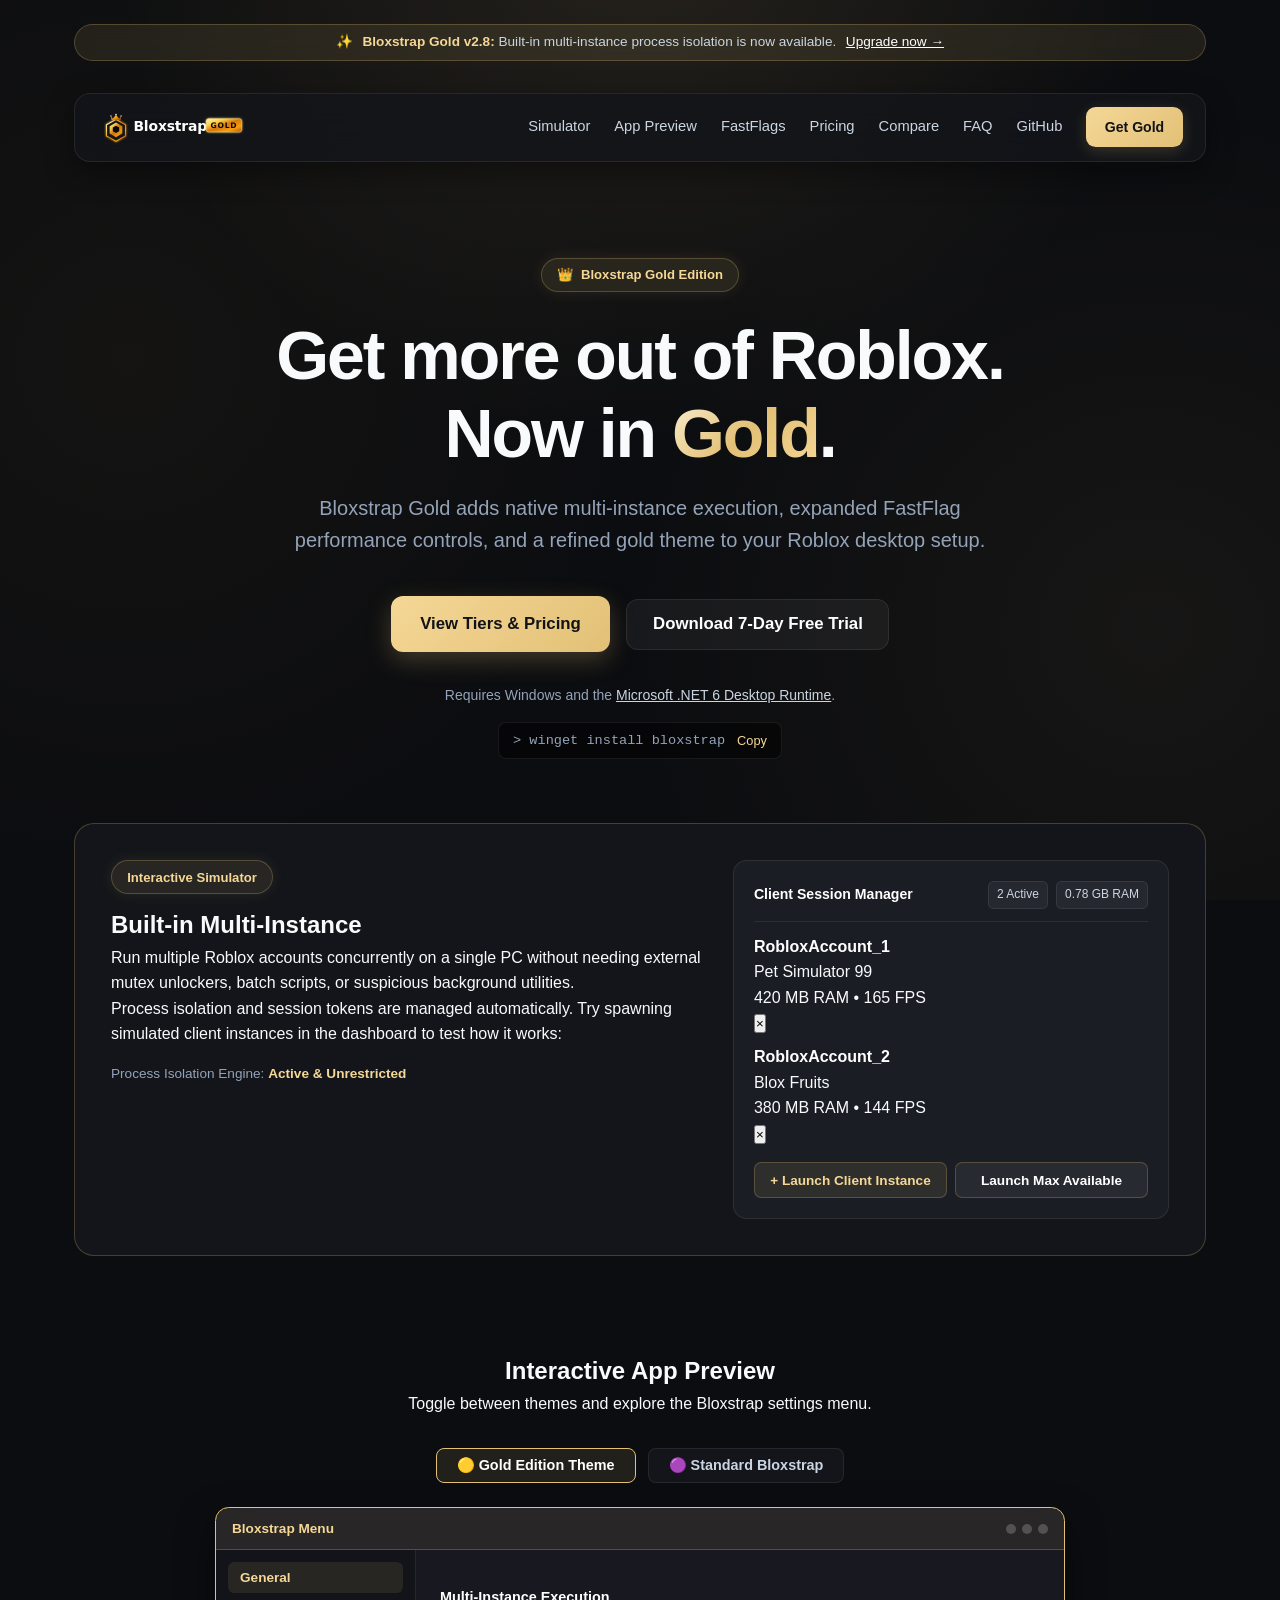
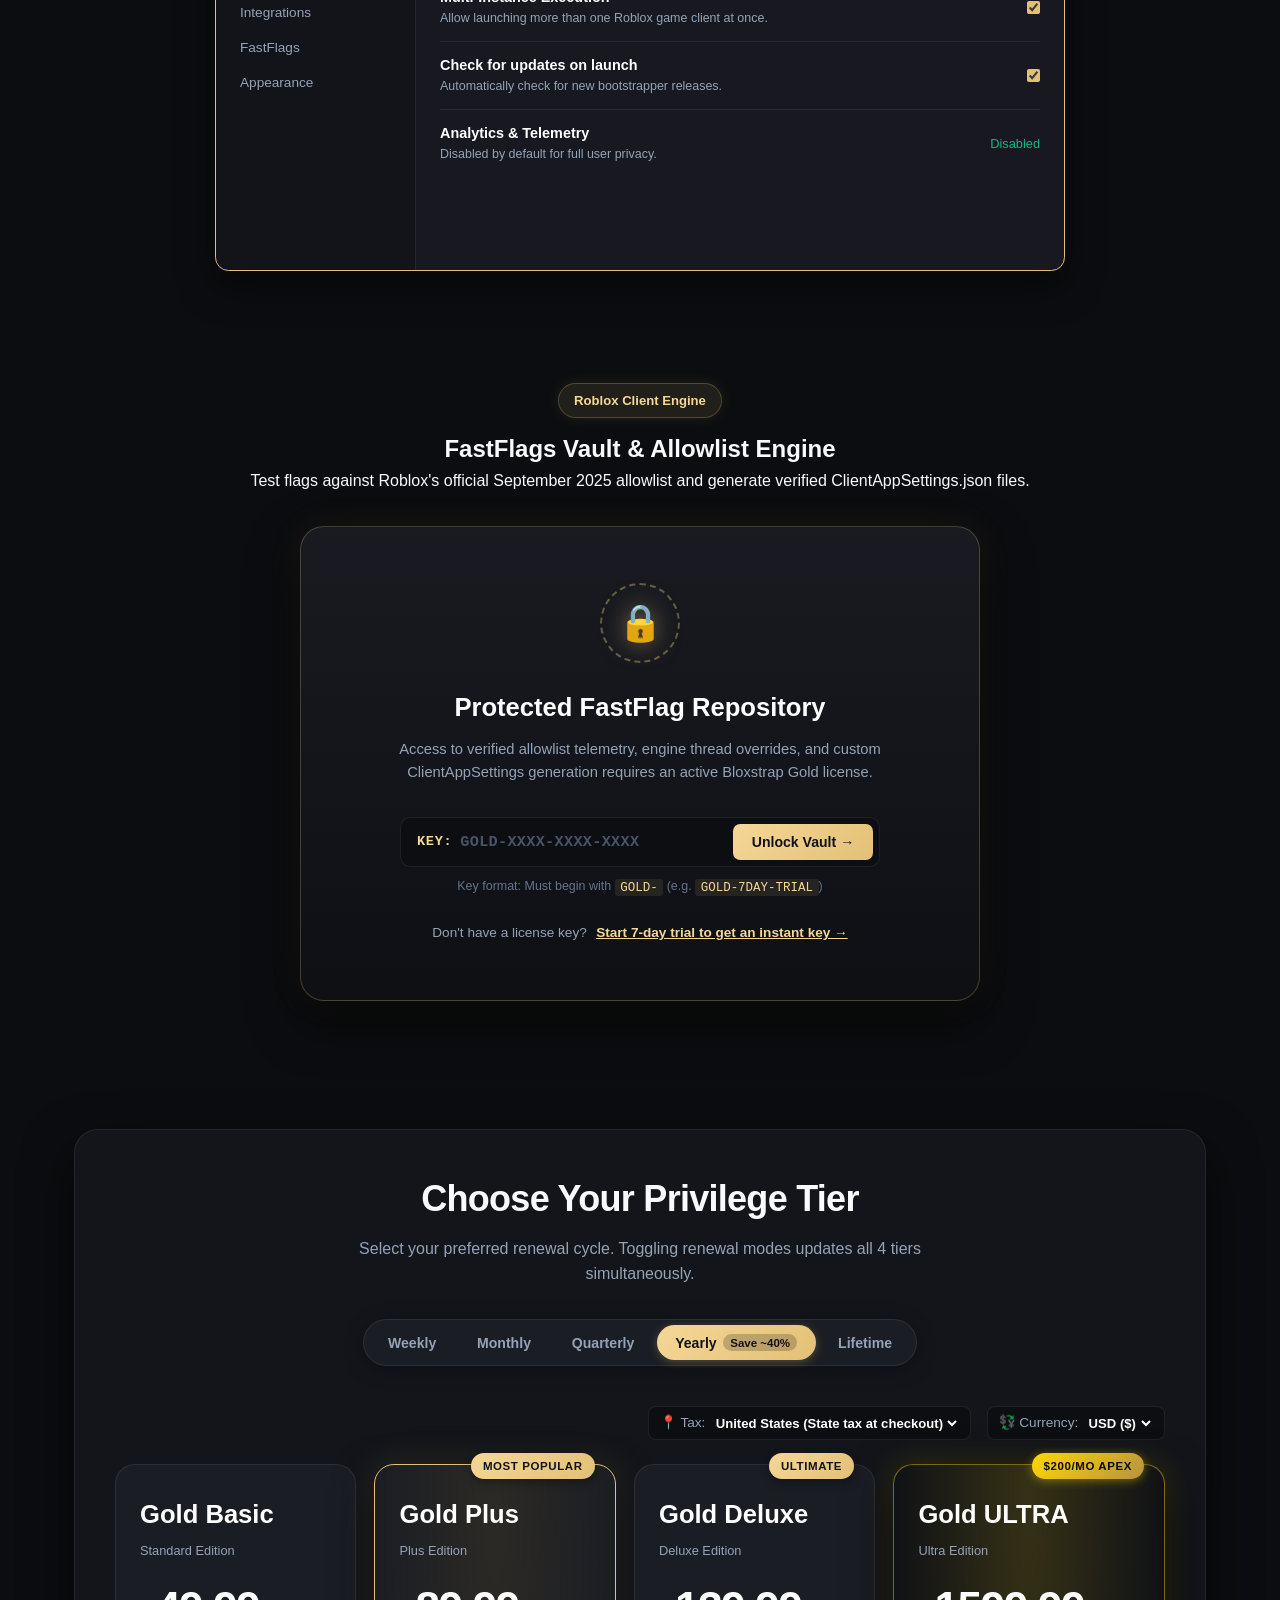
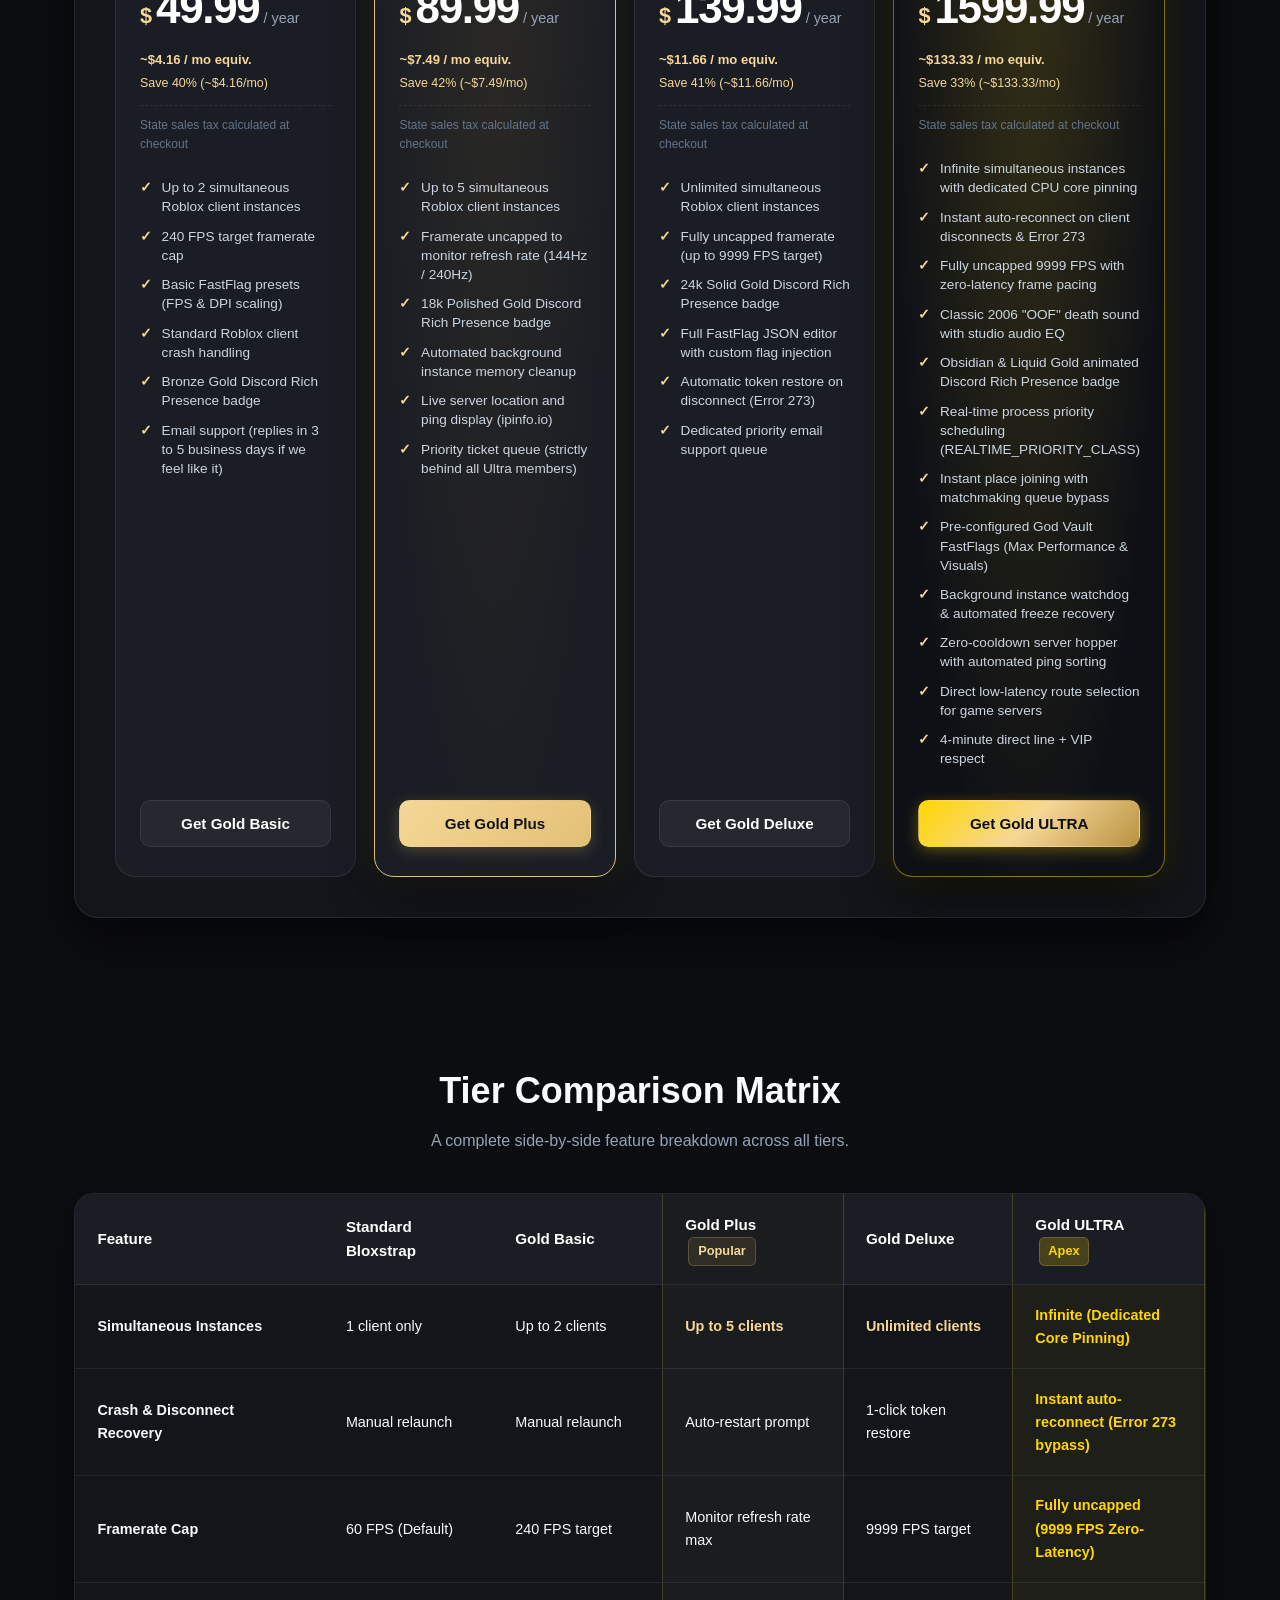
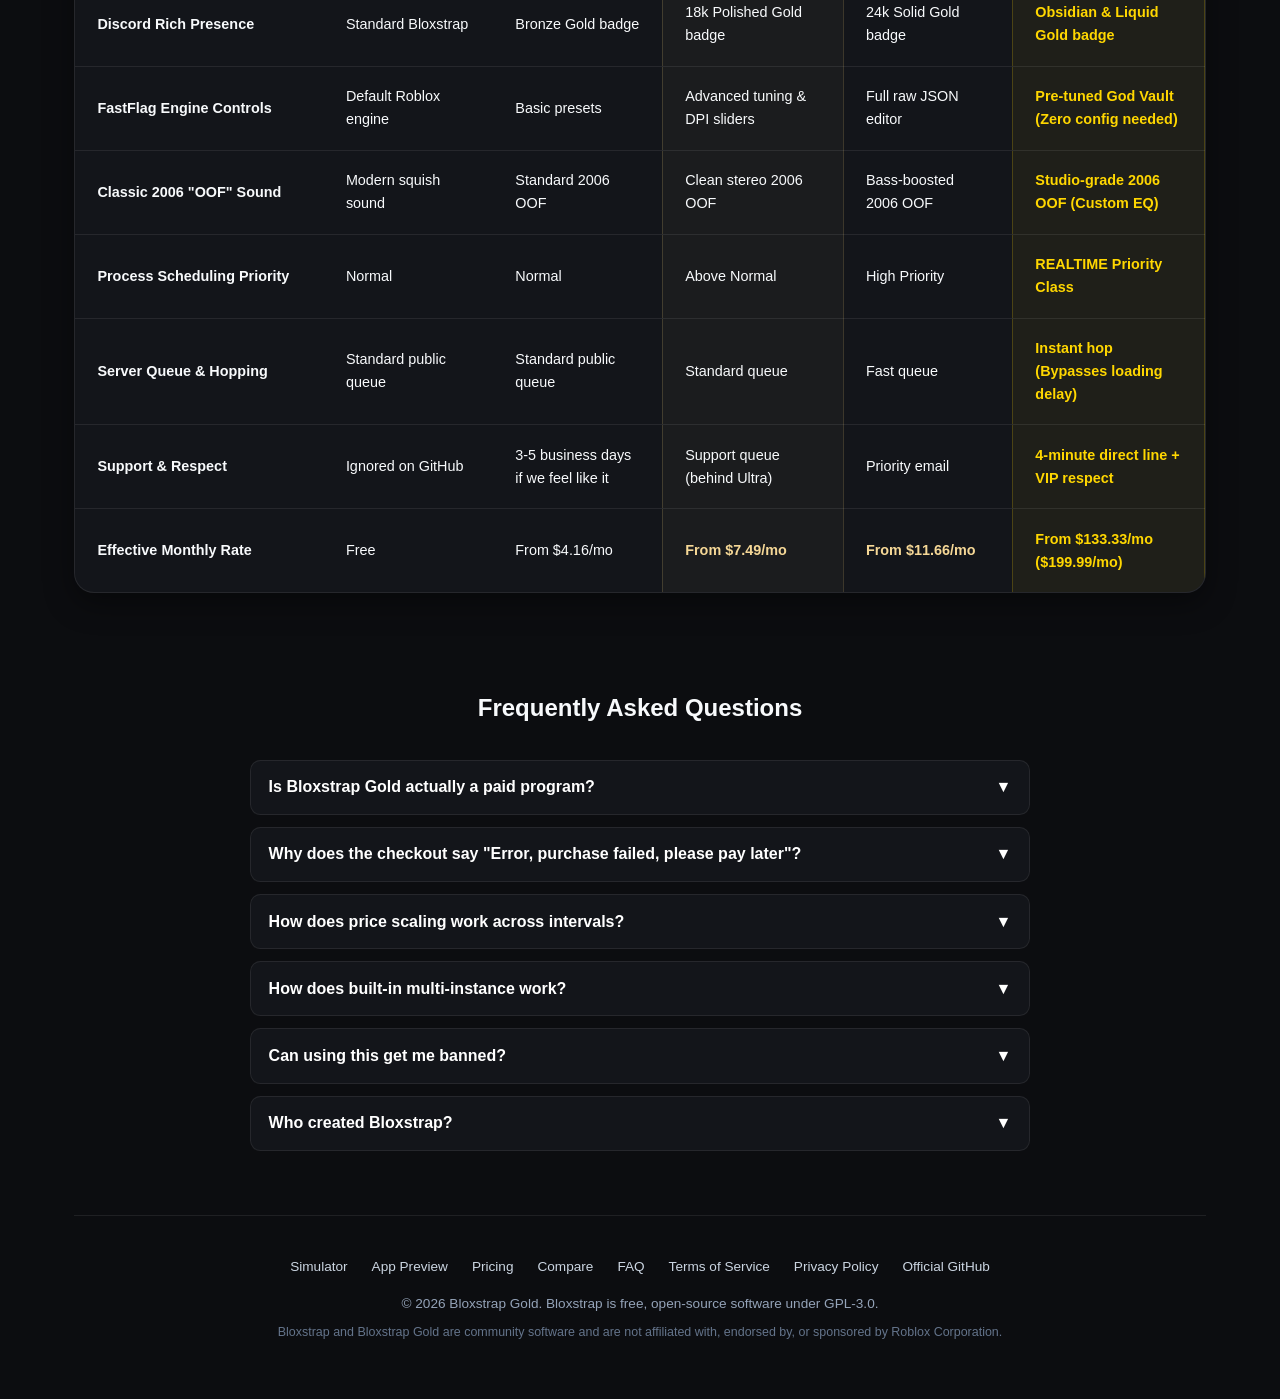
==== commit d10a9b1a: "Update license key tier encoding, Ultra 3-year lifetime pricing, and card approval simulation" ====
--- a/website/index.html
+++ b/website/index.html
@@ -436,7 +436,7 @@
               <button class="renewal-pill-btn" data-cycle="monthly">Monthly</button>
               <button class="renewal-pill-btn" data-cycle="quarterly">Quarterly</button>
               <button class="renewal-pill-btn active" data-cycle="yearly">
-                Yearly <span class="pill-savings-tag">Save ~33%</span>
+                Yearly <span class="pill-savings-tag">Save ~40%</span>
               </button>
               <button class="renewal-pill-btn" data-cycle="lifetime">Lifetime</button>
             </div>
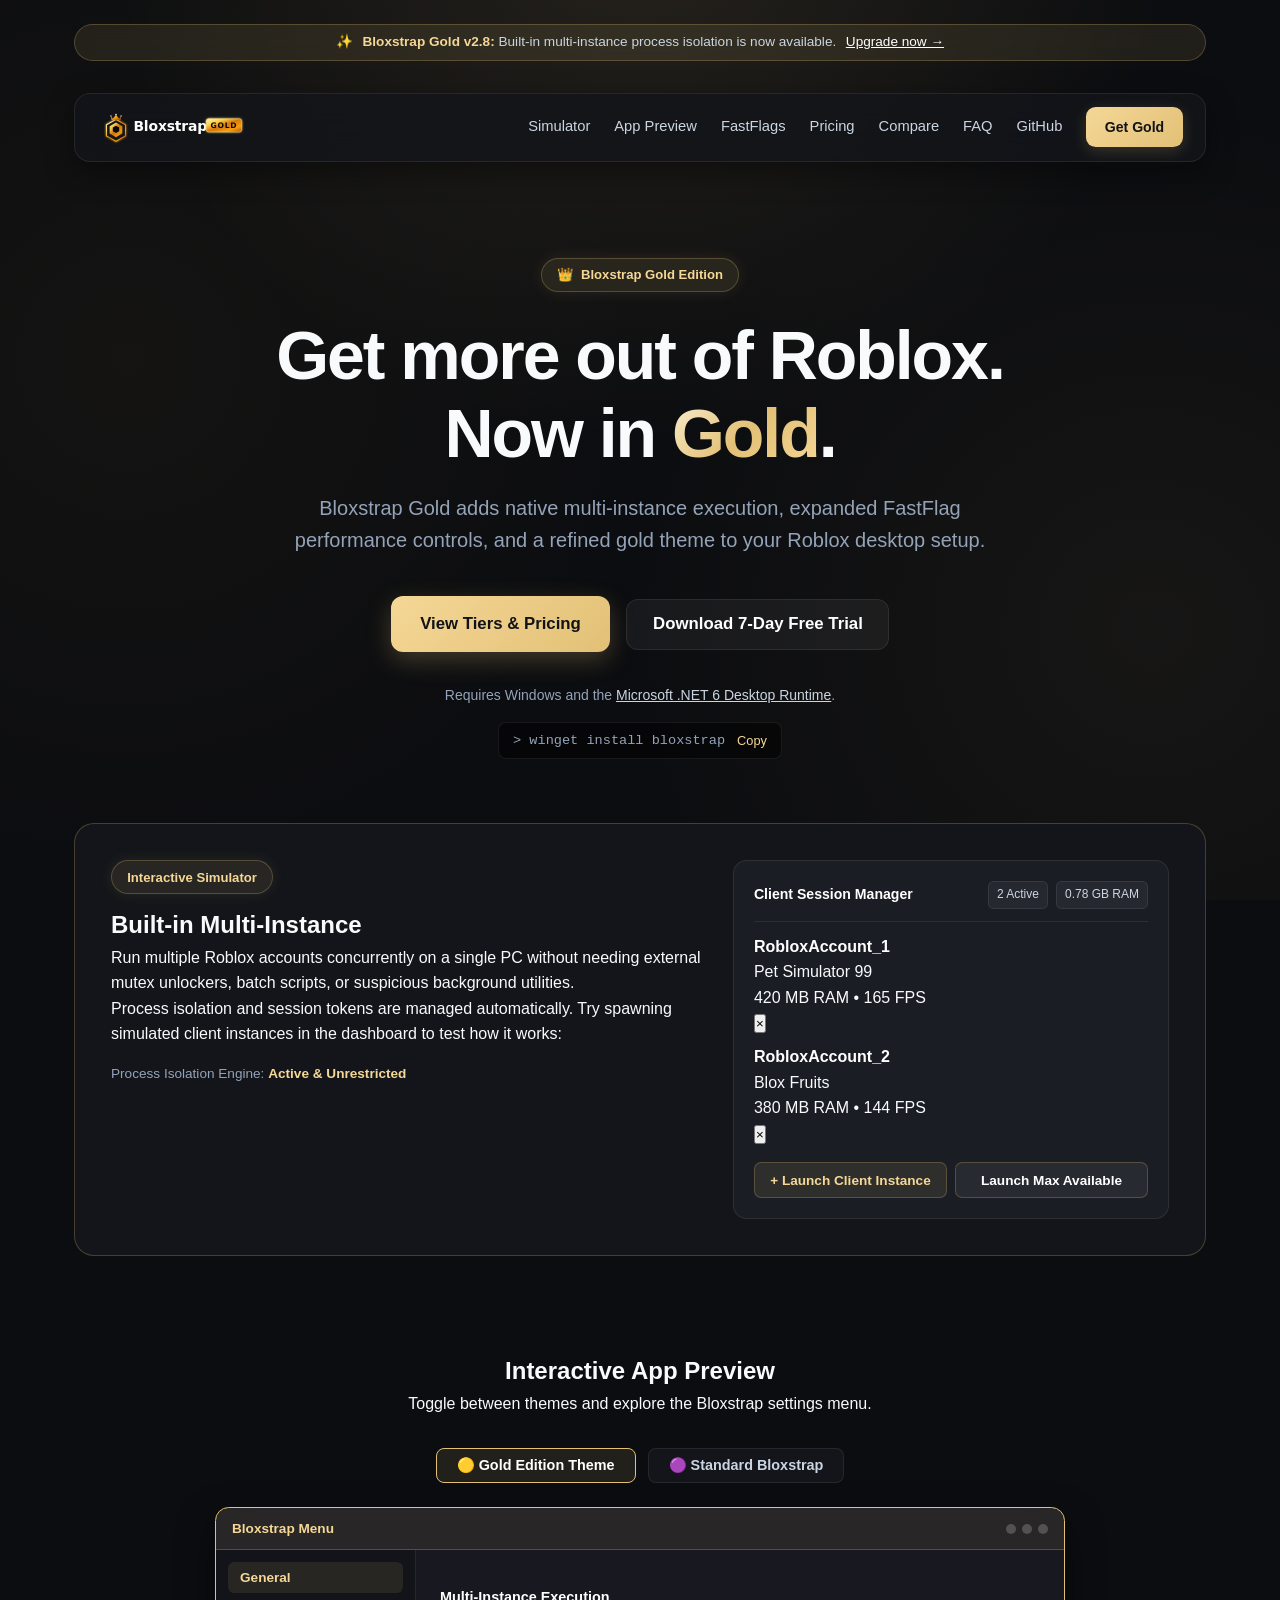
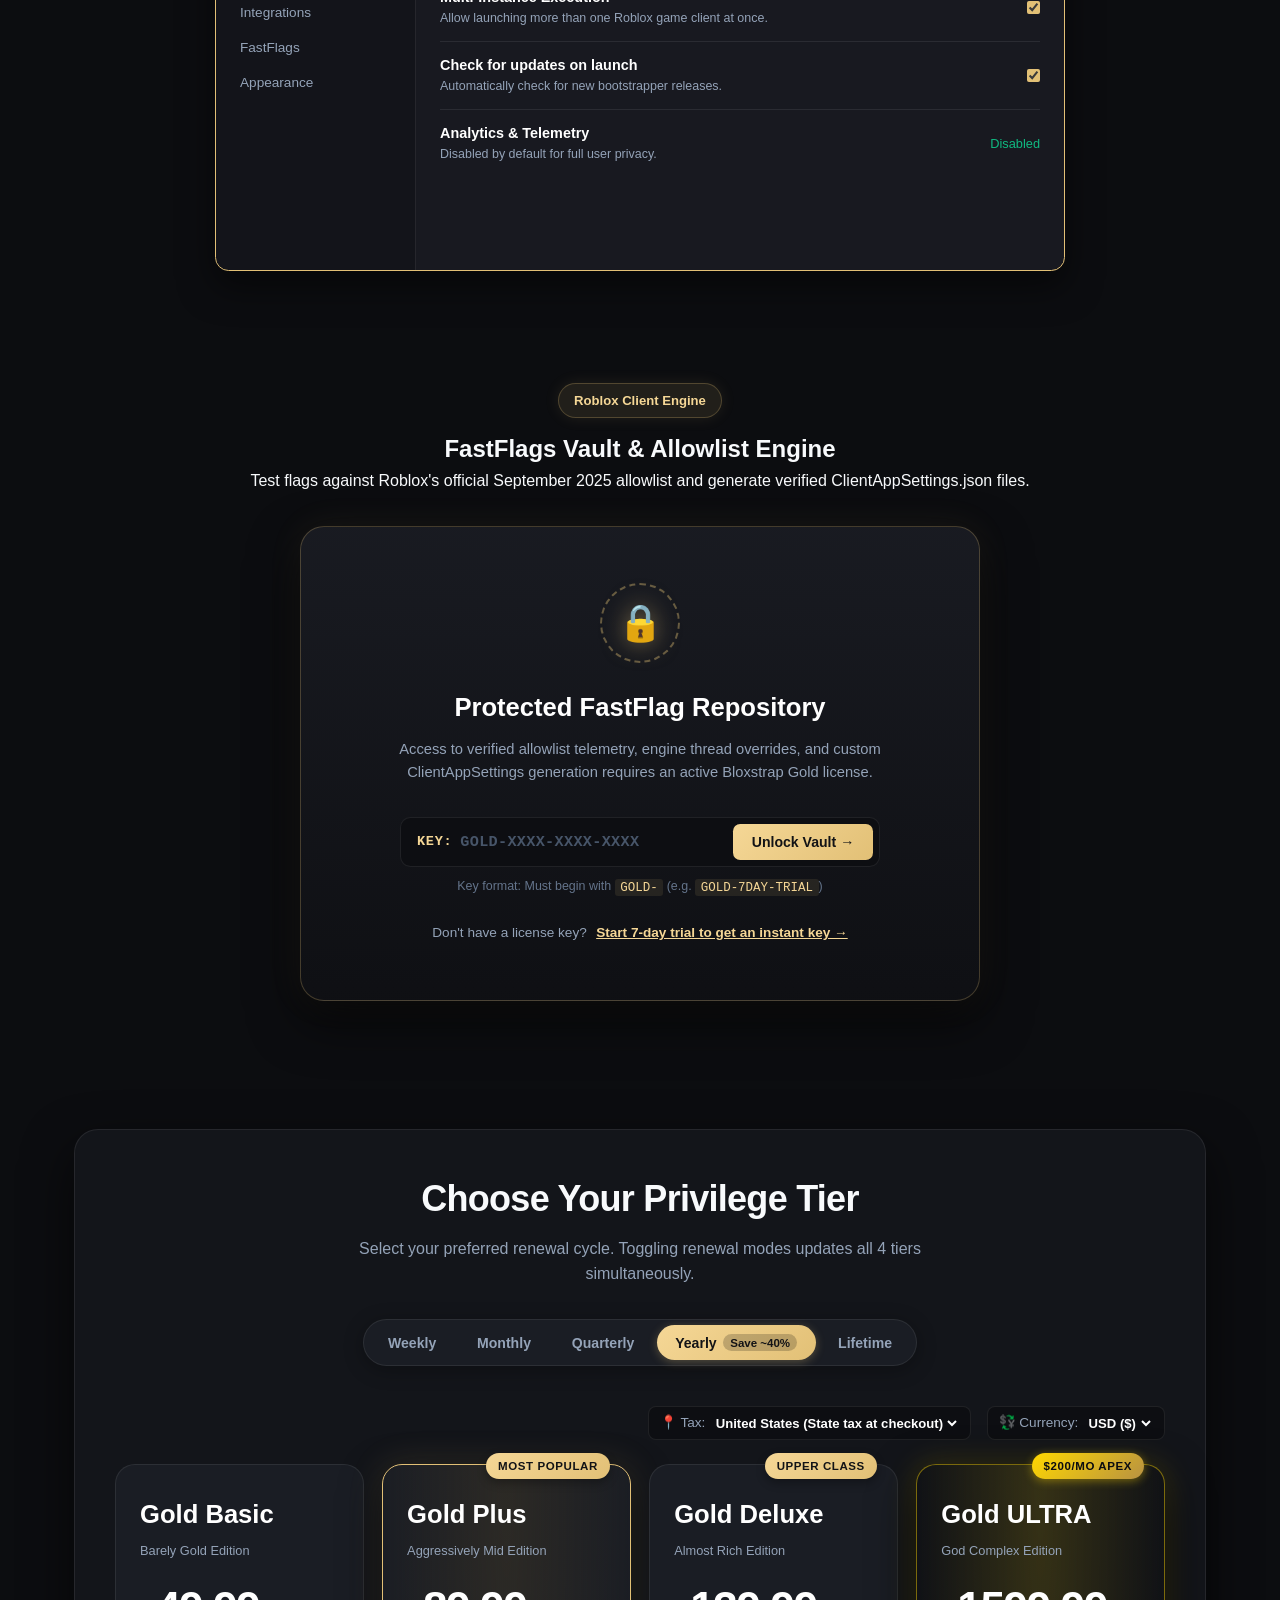
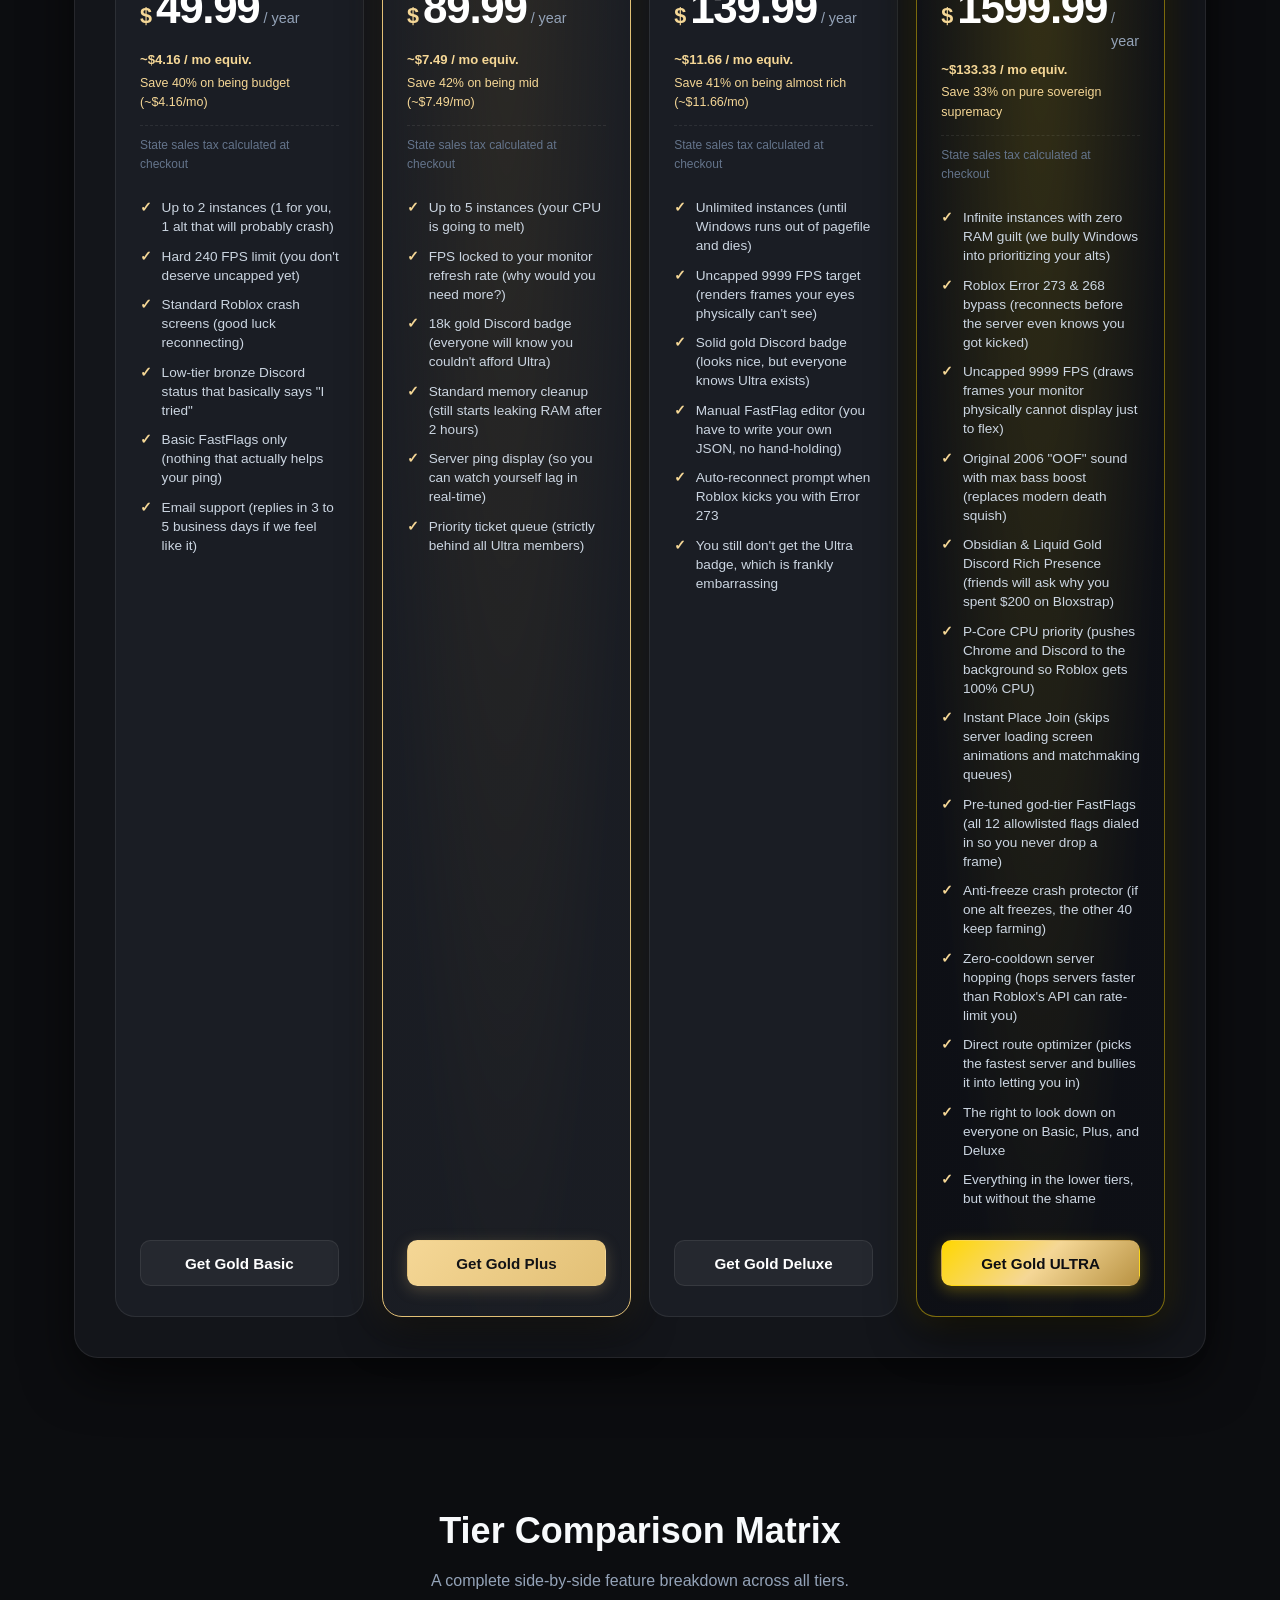
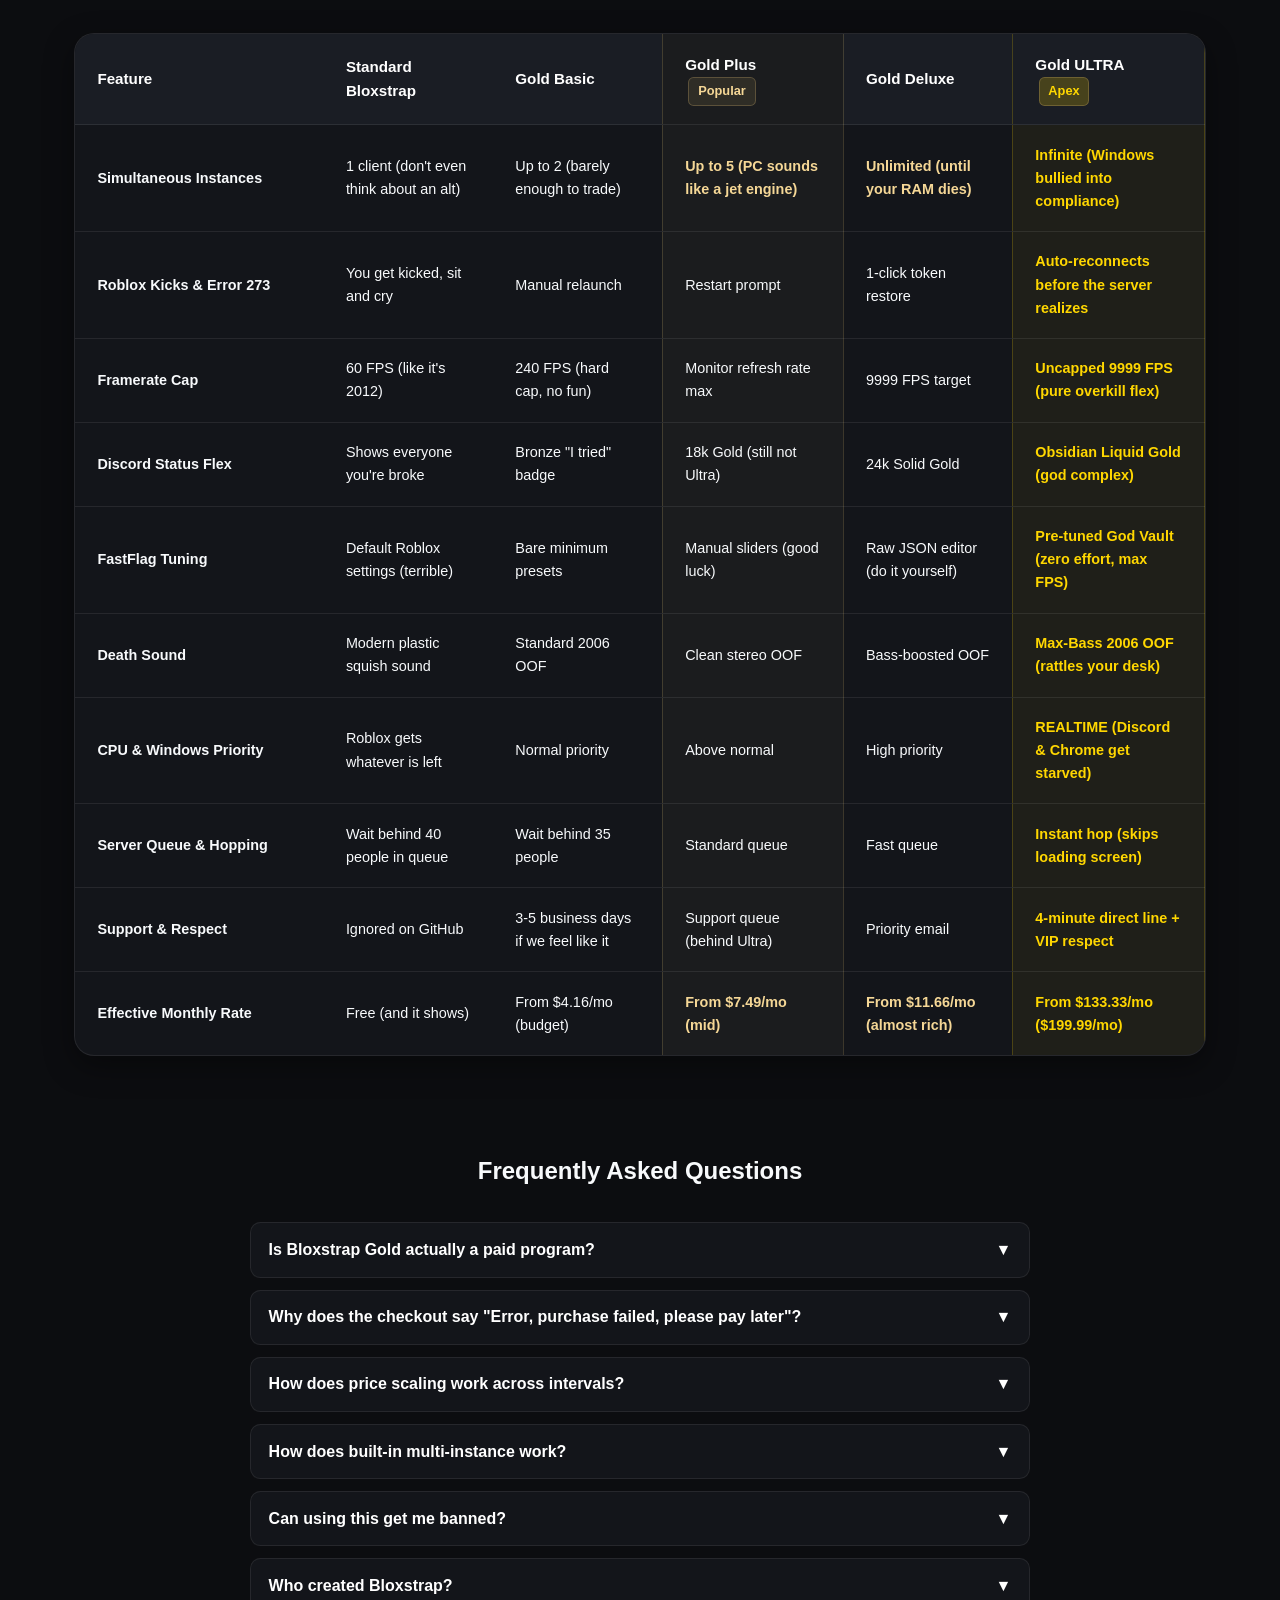
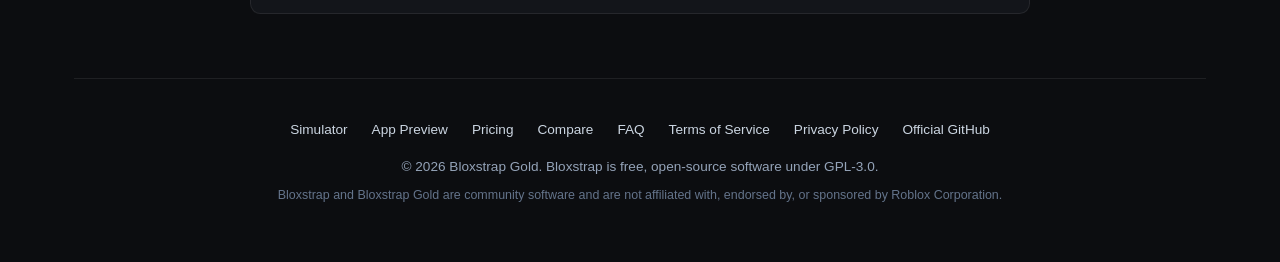
==== commit 4d186ff8: "feat: Bloxstrap Gold edition with macOS/Windows multi-instance, FastFlags & store" ====
--- a/website/index.html
+++ b/website/index.html
@@ -493,67 +493,67 @@
             <tbody>
               <tr>
                 <td><strong>Simultaneous Instances</strong></td>
-                <td>1 client only</td>
-                <td>Up to 2 clients</td>
-                <td class="col-featured"><strong style="color: var(--gold-light);">Up to 5 clients</strong></td>
-                <td><strong style="color: var(--gold-light);">Unlimited clients</strong></td>
-                <td class="col-ultra"><strong style="color: #ffd700;">Infinite (Dedicated Core Pinning)</strong></td>
-              </tr>
-              <tr>
-                <td><strong>Crash &amp; Disconnect Recovery</strong></td>
+                <td>1 client (don't even think about an alt)</td>
+                <td>Up to 2 (barely enough to trade)</td>
+                <td class="col-featured"><strong style="color: var(--gold-light);">Up to 5 (PC sounds like a jet engine)</strong></td>
+                <td><strong style="color: var(--gold-light);">Unlimited (until your RAM dies)</strong></td>
+                <td class="col-ultra"><strong style="color: #ffd700;">Infinite (Windows bullied into compliance)</strong></td>
+              </tr>
+              <tr>
+                <td><strong>Roblox Kicks &amp; Error 273</strong></td>
+                <td>You get kicked, sit and cry</td>
                 <td>Manual relaunch</td>
-                <td>Manual relaunch</td>
-                <td class="col-featured">Auto-restart prompt</td>
+                <td class="col-featured">Restart prompt</td>
                 <td>1-click token restore</td>
-                <td class="col-ultra"><strong style="color: #ffd700;">Instant auto-reconnect (Error 273 bypass)</strong></td>
+                <td class="col-ultra"><strong style="color: #ffd700;">Auto-reconnects before the server realizes</strong></td>
               </tr>
               <tr>
                 <td><strong>Framerate Cap</strong></td>
-                <td>60 FPS (Default)</td>
-                <td>240 FPS target</td>
+                <td>60 FPS (like it's 2012)</td>
+                <td>240 FPS (hard cap, no fun)</td>
                 <td class="col-featured">Monitor refresh rate max</td>
                 <td>9999 FPS target</td>
-                <td class="col-ultra"><strong style="color: #ffd700;">Fully uncapped (9999 FPS Zero-Latency)</strong></td>
-              </tr>
-              <tr>
-                <td><strong>Discord Rich Presence</strong></td>
-                <td>Standard Bloxstrap</td>
-                <td>Bronze Gold badge</td>
-                <td class="col-featured">18k Polished Gold badge</td>
-                <td>24k Solid Gold badge</td>
-                <td class="col-ultra"><strong style="color: #ffd700;">Obsidian &amp; Liquid Gold badge</strong></td>
-              </tr>
-              <tr>
-                <td><strong>FastFlag Engine Controls</strong></td>
-                <td>Default Roblox engine</td>
-                <td>Basic presets</td>
-                <td class="col-featured">Advanced tuning &amp; DPI sliders</td>
-                <td>Full raw JSON editor</td>
-                <td class="col-ultra"><strong style="color: #ffd700;">Pre-tuned God Vault (Zero config needed)</strong></td>
-              </tr>
-              <tr>
-                <td><strong>Classic 2006 "OOF" Sound</strong></td>
-                <td>Modern squish sound</td>
+                <td class="col-ultra"><strong style="color: #ffd700;">Uncapped 9999 FPS (pure overkill flex)</strong></td>
+              </tr>
+              <tr>
+                <td><strong>Discord Status Flex</strong></td>
+                <td>Shows everyone you're broke</td>
+                <td>Bronze "I tried" badge</td>
+                <td class="col-featured">18k Gold (still not Ultra)</td>
+                <td>24k Solid Gold</td>
+                <td class="col-ultra"><strong style="color: #ffd700;">Obsidian Liquid Gold (god complex)</strong></td>
+              </tr>
+              <tr>
+                <td><strong>FastFlag Tuning</strong></td>
+                <td>Default Roblox settings (terrible)</td>
+                <td>Bare minimum presets</td>
+                <td class="col-featured">Manual sliders (good luck)</td>
+                <td>Raw JSON editor (do it yourself)</td>
+                <td class="col-ultra"><strong style="color: #ffd700;">Pre-tuned God Vault (zero effort, max FPS)</strong></td>
+              </tr>
+              <tr>
+                <td><strong>Death Sound</strong></td>
+                <td>Modern plastic squish sound</td>
                 <td>Standard 2006 OOF</td>
-                <td class="col-featured">Clean stereo 2006 OOF</td>
-                <td>Bass-boosted 2006 OOF</td>
-                <td class="col-ultra"><strong style="color: #ffd700;">Studio-grade 2006 OOF (Custom EQ)</strong></td>
-              </tr>
-              <tr>
-                <td><strong>Process Scheduling Priority</strong></td>
-                <td>Normal</td>
-                <td>Normal</td>
-                <td class="col-featured">Above Normal</td>
-                <td>High Priority</td>
-                <td class="col-ultra"><strong style="color: #ffd700;">REALTIME Priority Class</strong></td>
+                <td class="col-featured">Clean stereo OOF</td>
+                <td>Bass-boosted OOF</td>
+                <td class="col-ultra"><strong style="color: #ffd700;">Max-Bass 2006 OOF (rattles your desk)</strong></td>
+              </tr>
+              <tr>
+                <td><strong>CPU &amp; Windows Priority</strong></td>
+                <td>Roblox gets whatever is left</td>
+                <td>Normal priority</td>
+                <td class="col-featured">Above normal</td>
+                <td>High priority</td>
+                <td class="col-ultra"><strong style="color: #ffd700;">REALTIME (Discord &amp; Chrome get starved)</strong></td>
               </tr>
               <tr>
                 <td><strong>Server Queue &amp; Hopping</strong></td>
-                <td>Standard public queue</td>
-                <td>Standard public queue</td>
+                <td>Wait behind 40 people in queue</td>
+                <td>Wait behind 35 people</td>
                 <td class="col-featured">Standard queue</td>
                 <td>Fast queue</td>
-                <td class="col-ultra"><strong style="color: #ffd700;">Instant hop (Bypasses loading delay)</strong></td>
+                <td class="col-ultra"><strong style="color: #ffd700;">Instant hop (skips loading screen)</strong></td>
               </tr>
               <tr>
                 <td><strong>Support &amp; Respect</strong></td>
@@ -565,10 +565,10 @@
               </tr>
               <tr>
                 <td><strong>Effective Monthly Rate</strong></td>
-                <td>Free</td>
-                <td class="tabular">From $4.16/mo</td>
-                <td class="col-featured tabular"><strong style="color: var(--gold-light);">From $7.49/mo</strong></td>
-                <td class="tabular"><strong style="color: var(--gold-light);">From $11.66/mo</strong></td>
+                <td>Free (and it shows)</td>
+                <td class="tabular">From $4.16/mo (budget)</td>
+                <td class="col-featured tabular"><strong style="color: var(--gold-light);">From $7.49/mo (mid)</strong></td>
+                <td class="tabular"><strong style="color: var(--gold-light);">From $11.66/mo (almost rich)</strong></td>
                 <td class="col-ultra tabular"><strong style="color: #ffd700;">From $133.33/mo ($199.99/mo)</strong></td>
               </tr>
             </tbody>
@@ -775,16 +775,16 @@
       <!-- Success / Download View -->
       <div class="success-view" id="checkoutSuccessView">
         <div style="font-size: 3rem; margin-bottom: 0.75rem;">👑</div>
-        <h3 style="font-size: 1.75rem; font-weight: 800; margin-bottom: 0.5rem;" id="checkoutSuccessTitle">
+        <h3 style="font-size: 1.75rem; font-weight: 800; margin-bottom: 0.5rem;">
           Your 7-day free trial has started.
         </h3>
-        <p style="color: var(--text-muted); font-size: 0.95rem; max-width: 480px; margin: 0 auto 1.5rem auto;" id="checkoutSuccessSubtitle">
+        <p style="color: var(--text-muted); font-size: 0.95rem; max-width: 480px; margin: 0 auto 1.5rem auto;">
           Download Bloxstrap Gold below and enjoy built-in multi-instance support and the gold theme.
         </p>
 
         <div style="margin-bottom: 1.5rem;">
           <div style="font-size: 0.8rem; text-transform: uppercase; color: var(--gold-light); font-weight: 700; margin-bottom: 0.35rem;">Enterprise License Key</div>
-          <div class="license-key-box" id="generatedLicenseKey" title="Click to copy">GOLD-7DAY-ULTRA-XKW6-5TKI-WBFN</div>
+          <div class="license-key-box" id="generatedLicenseKey" title="Click to copy">GOLD-7DAY-8849-F291-C84B-9102-E7A4</div>
           <div id="copyKeyFeedback" style="font-size: 0.75rem; color: #4ade80; height: 16px; margin-top: 0.25rem;"></div>
         </div>
 
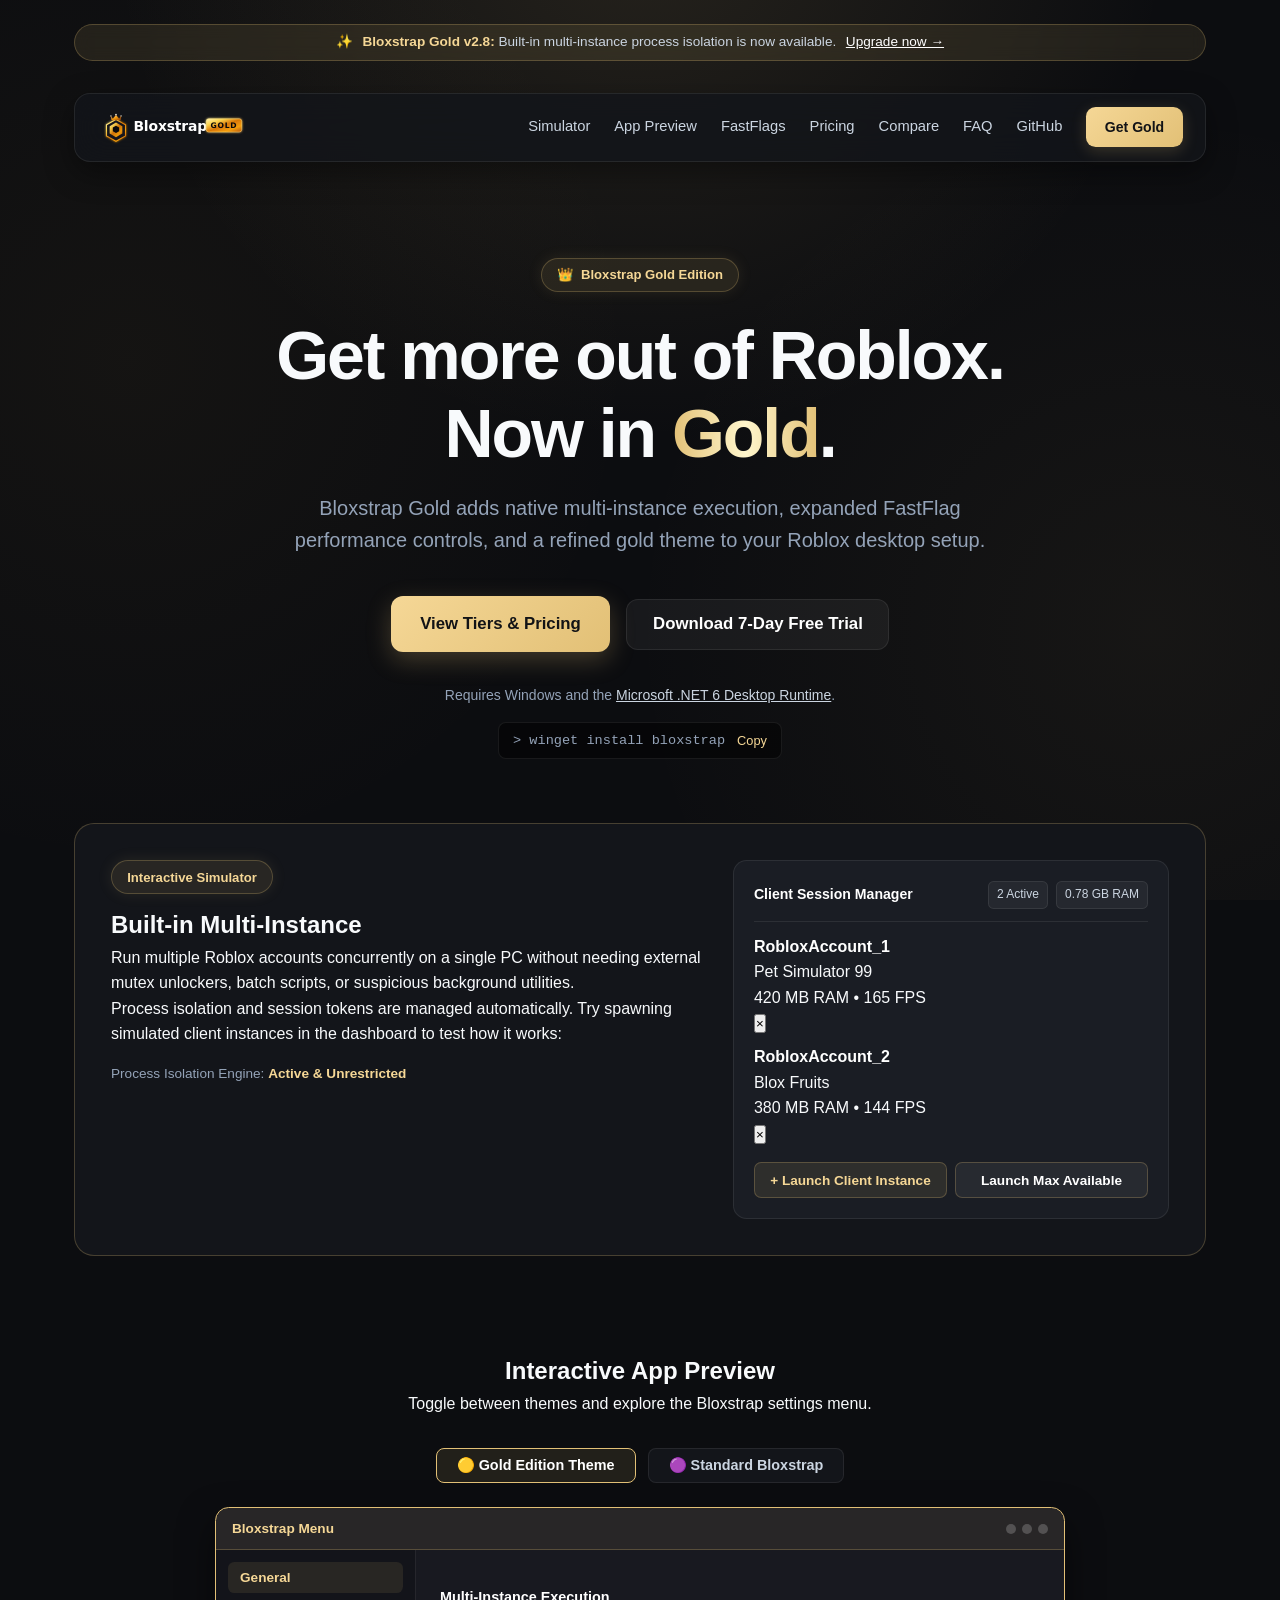
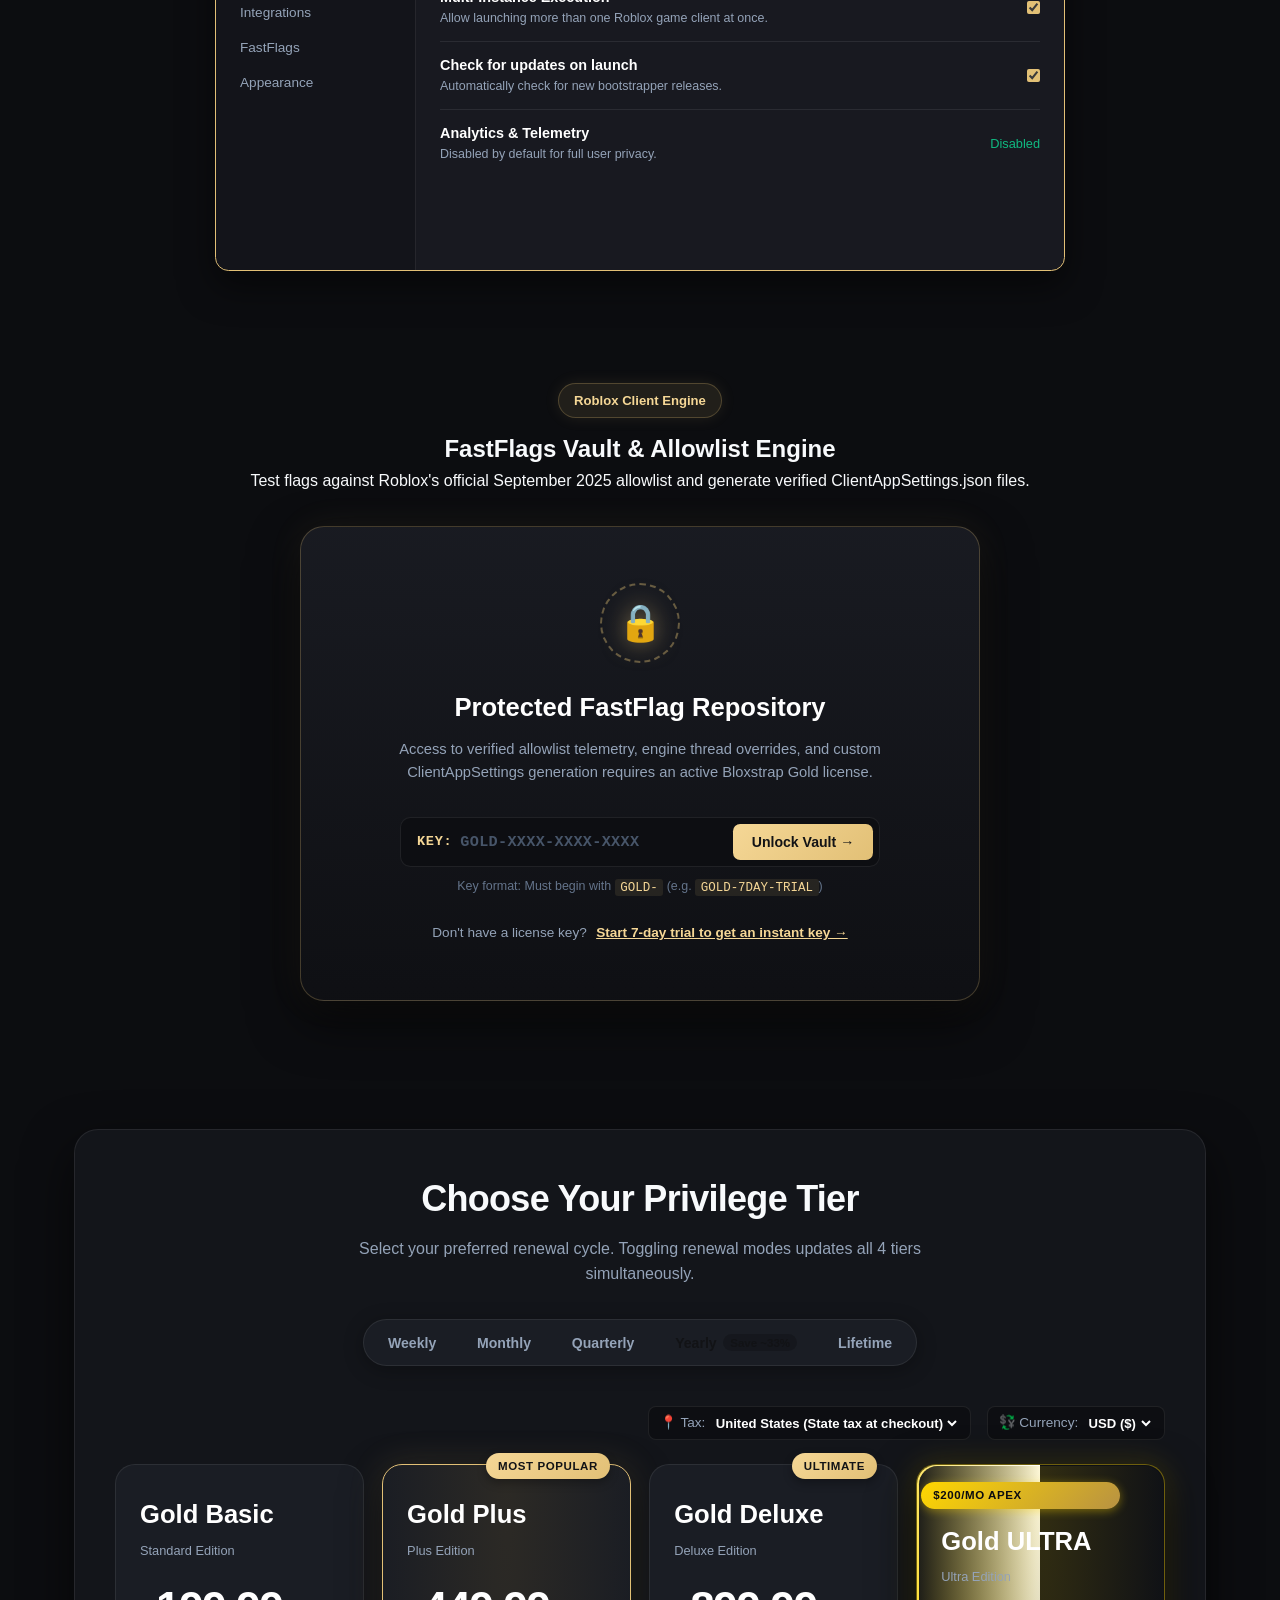
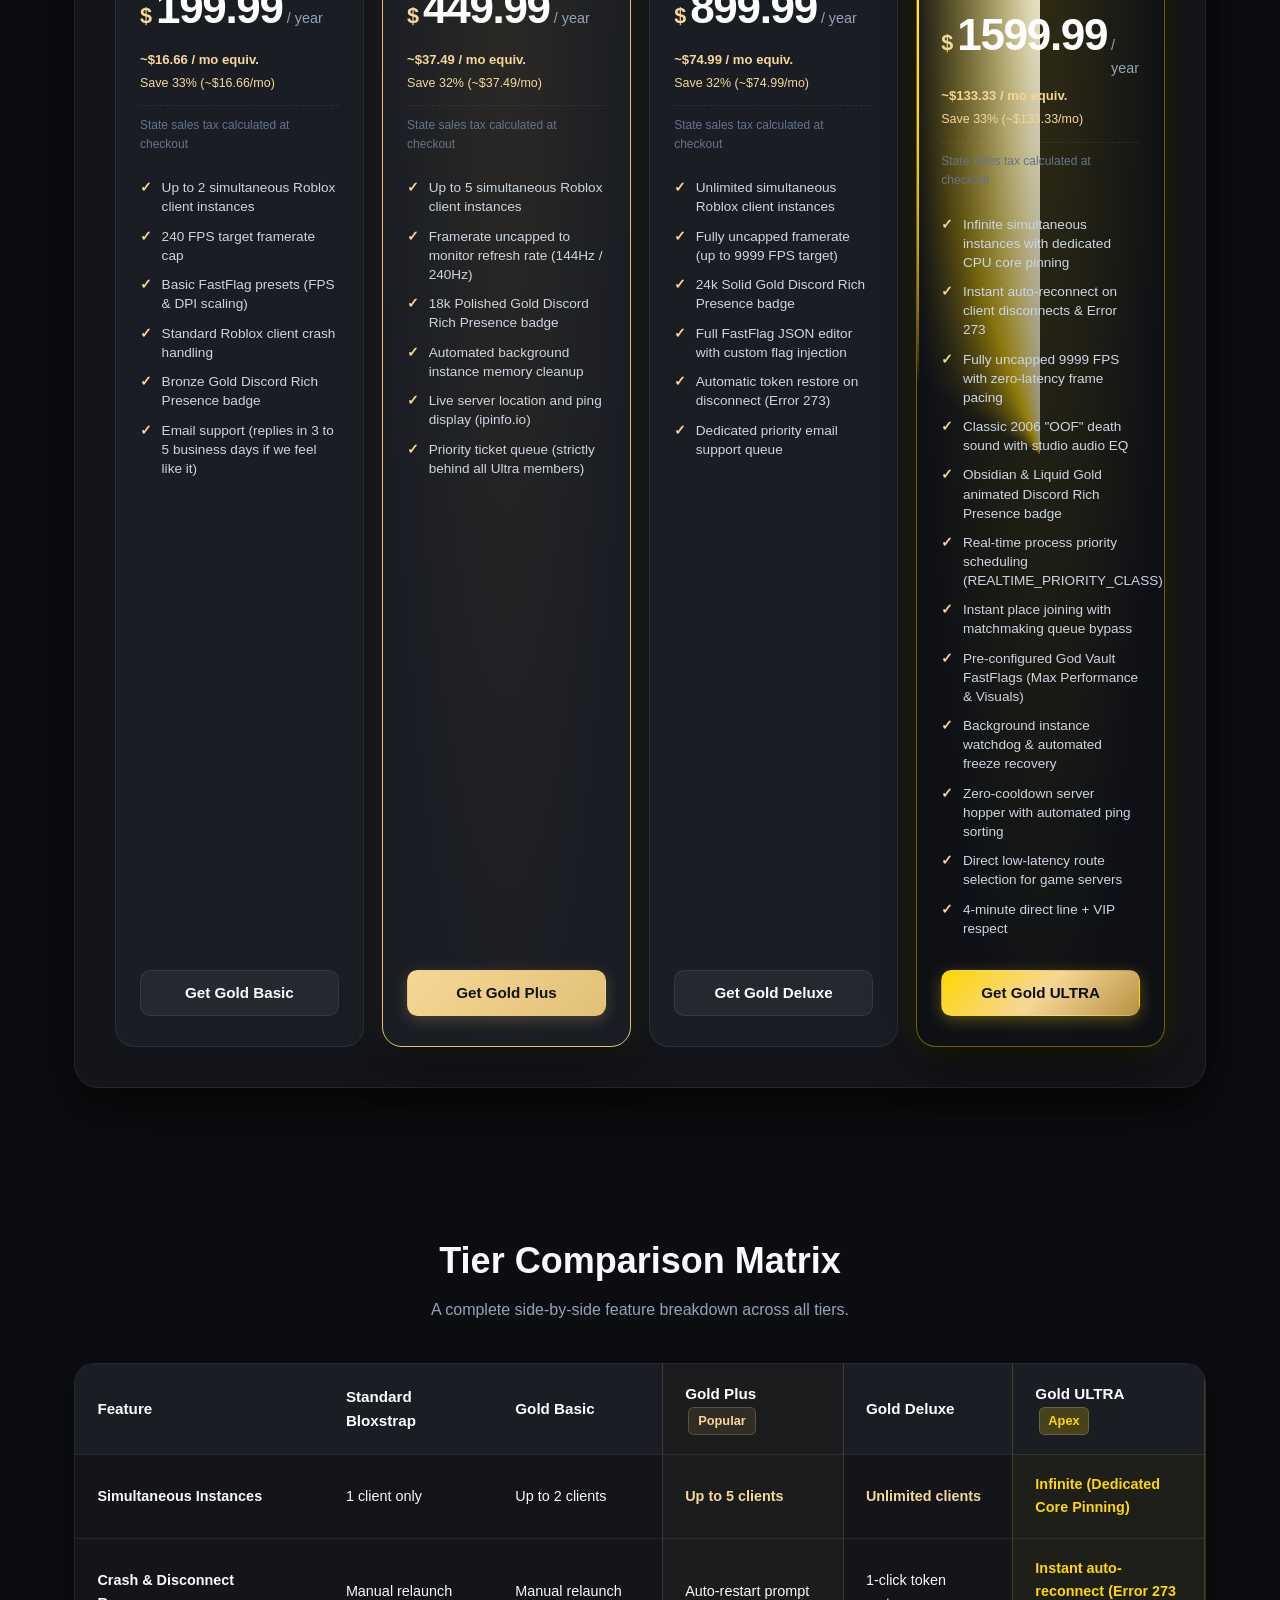
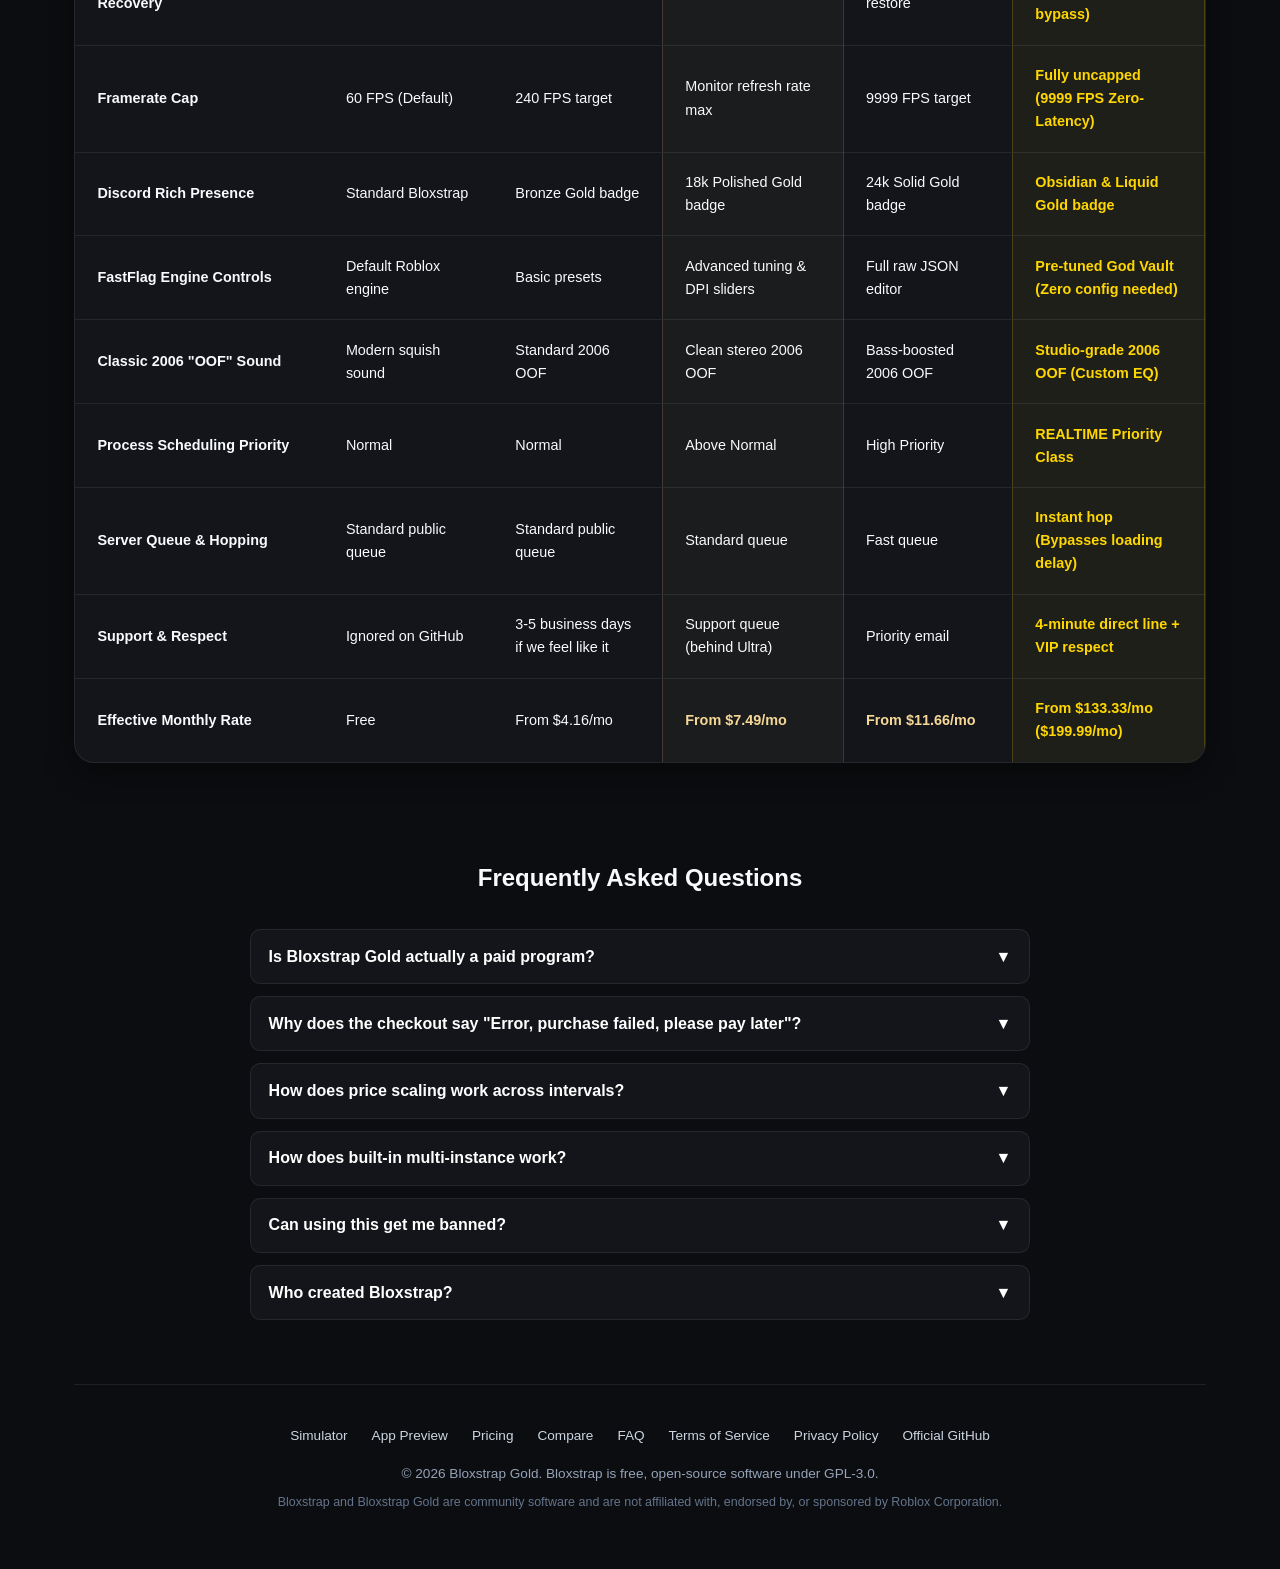
==== commit c0156523: "Elevate payment system with 3D flippable card, express checkout, and luxury site animations" ====
--- a/website/index.html
+++ b/website/index.html
@@ -436,7 +436,7 @@
               <button class="renewal-pill-btn" data-cycle="monthly">Monthly</button>
               <button class="renewal-pill-btn" data-cycle="quarterly">Quarterly</button>
               <button class="renewal-pill-btn active" data-cycle="yearly">
-                Yearly <span class="pill-savings-tag">Save ~40%</span>
+                Yearly <span class="pill-savings-tag">Save ~33%</span>
               </button>
               <button class="renewal-pill-btn" data-cycle="lifetime">Lifetime</button>
             </div>
@@ -493,67 +493,67 @@
             <tbody>
               <tr>
                 <td><strong>Simultaneous Instances</strong></td>
-                <td>1 client (don't even think about an alt)</td>
-                <td>Up to 2 (barely enough to trade)</td>
-                <td class="col-featured"><strong style="color: var(--gold-light);">Up to 5 (PC sounds like a jet engine)</strong></td>
-                <td><strong style="color: var(--gold-light);">Unlimited (until your RAM dies)</strong></td>
-                <td class="col-ultra"><strong style="color: #ffd700;">Infinite (Windows bullied into compliance)</strong></td>
-              </tr>
-              <tr>
-                <td><strong>Roblox Kicks &amp; Error 273</strong></td>
-                <td>You get kicked, sit and cry</td>
+                <td>1 client only</td>
+                <td>Up to 2 clients</td>
+                <td class="col-featured"><strong style="color: var(--gold-light);">Up to 5 clients</strong></td>
+                <td><strong style="color: var(--gold-light);">Unlimited clients</strong></td>
+                <td class="col-ultra"><strong style="color: #ffd700;">Infinite (Dedicated Core Pinning)</strong></td>
+              </tr>
+              <tr>
+                <td><strong>Crash &amp; Disconnect Recovery</strong></td>
                 <td>Manual relaunch</td>
-                <td class="col-featured">Restart prompt</td>
+                <td>Manual relaunch</td>
+                <td class="col-featured">Auto-restart prompt</td>
                 <td>1-click token restore</td>
-                <td class="col-ultra"><strong style="color: #ffd700;">Auto-reconnects before the server realizes</strong></td>
+                <td class="col-ultra"><strong style="color: #ffd700;">Instant auto-reconnect (Error 273 bypass)</strong></td>
               </tr>
               <tr>
                 <td><strong>Framerate Cap</strong></td>
-                <td>60 FPS (like it's 2012)</td>
-                <td>240 FPS (hard cap, no fun)</td>
+                <td>60 FPS (Default)</td>
+                <td>240 FPS target</td>
                 <td class="col-featured">Monitor refresh rate max</td>
                 <td>9999 FPS target</td>
-                <td class="col-ultra"><strong style="color: #ffd700;">Uncapped 9999 FPS (pure overkill flex)</strong></td>
-              </tr>
-              <tr>
-                <td><strong>Discord Status Flex</strong></td>
-                <td>Shows everyone you're broke</td>
-                <td>Bronze "I tried" badge</td>
-                <td class="col-featured">18k Gold (still not Ultra)</td>
-                <td>24k Solid Gold</td>
-                <td class="col-ultra"><strong style="color: #ffd700;">Obsidian Liquid Gold (god complex)</strong></td>
-              </tr>
-              <tr>
-                <td><strong>FastFlag Tuning</strong></td>
-                <td>Default Roblox settings (terrible)</td>
-                <td>Bare minimum presets</td>
-                <td class="col-featured">Manual sliders (good luck)</td>
-                <td>Raw JSON editor (do it yourself)</td>
-                <td class="col-ultra"><strong style="color: #ffd700;">Pre-tuned God Vault (zero effort, max FPS)</strong></td>
-              </tr>
-              <tr>
-                <td><strong>Death Sound</strong></td>
-                <td>Modern plastic squish sound</td>
+                <td class="col-ultra"><strong style="color: #ffd700;">Fully uncapped (9999 FPS Zero-Latency)</strong></td>
+              </tr>
+              <tr>
+                <td><strong>Discord Rich Presence</strong></td>
+                <td>Standard Bloxstrap</td>
+                <td>Bronze Gold badge</td>
+                <td class="col-featured">18k Polished Gold badge</td>
+                <td>24k Solid Gold badge</td>
+                <td class="col-ultra"><strong style="color: #ffd700;">Obsidian &amp; Liquid Gold badge</strong></td>
+              </tr>
+              <tr>
+                <td><strong>FastFlag Engine Controls</strong></td>
+                <td>Default Roblox engine</td>
+                <td>Basic presets</td>
+                <td class="col-featured">Advanced tuning &amp; DPI sliders</td>
+                <td>Full raw JSON editor</td>
+                <td class="col-ultra"><strong style="color: #ffd700;">Pre-tuned God Vault (Zero config needed)</strong></td>
+              </tr>
+              <tr>
+                <td><strong>Classic 2006 "OOF" Sound</strong></td>
+                <td>Modern squish sound</td>
                 <td>Standard 2006 OOF</td>
-                <td class="col-featured">Clean stereo OOF</td>
-                <td>Bass-boosted OOF</td>
-                <td class="col-ultra"><strong style="color: #ffd700;">Max-Bass 2006 OOF (rattles your desk)</strong></td>
-              </tr>
-              <tr>
-                <td><strong>CPU &amp; Windows Priority</strong></td>
-                <td>Roblox gets whatever is left</td>
-                <td>Normal priority</td>
-                <td class="col-featured">Above normal</td>
-                <td>High priority</td>
-                <td class="col-ultra"><strong style="color: #ffd700;">REALTIME (Discord &amp; Chrome get starved)</strong></td>
+                <td class="col-featured">Clean stereo 2006 OOF</td>
+                <td>Bass-boosted 2006 OOF</td>
+                <td class="col-ultra"><strong style="color: #ffd700;">Studio-grade 2006 OOF (Custom EQ)</strong></td>
+              </tr>
+              <tr>
+                <td><strong>Process Scheduling Priority</strong></td>
+                <td>Normal</td>
+                <td>Normal</td>
+                <td class="col-featured">Above Normal</td>
+                <td>High Priority</td>
+                <td class="col-ultra"><strong style="color: #ffd700;">REALTIME Priority Class</strong></td>
               </tr>
               <tr>
                 <td><strong>Server Queue &amp; Hopping</strong></td>
-                <td>Wait behind 40 people in queue</td>
-                <td>Wait behind 35 people</td>
+                <td>Standard public queue</td>
+                <td>Standard public queue</td>
                 <td class="col-featured">Standard queue</td>
                 <td>Fast queue</td>
-                <td class="col-ultra"><strong style="color: #ffd700;">Instant hop (skips loading screen)</strong></td>
+                <td class="col-ultra"><strong style="color: #ffd700;">Instant hop (Bypasses loading delay)</strong></td>
               </tr>
               <tr>
                 <td><strong>Support &amp; Respect</strong></td>
@@ -565,10 +565,10 @@
               </tr>
               <tr>
                 <td><strong>Effective Monthly Rate</strong></td>
-                <td>Free (and it shows)</td>
-                <td class="tabular">From $4.16/mo (budget)</td>
-                <td class="col-featured tabular"><strong style="color: var(--gold-light);">From $7.49/mo (mid)</strong></td>
-                <td class="tabular"><strong style="color: var(--gold-light);">From $11.66/mo (almost rich)</strong></td>
+                <td>Free</td>
+                <td class="tabular">From $4.16/mo</td>
+                <td class="col-featured tabular"><strong style="color: var(--gold-light);">From $7.49/mo</strong></td>
+                <td class="tabular"><strong style="color: var(--gold-light);">From $11.66/mo</strong></td>
                 <td class="col-ultra tabular"><strong style="color: #ffd700;">From $133.33/mo ($199.99/mo)</strong></td>
               </tr>
             </tbody>
@@ -671,61 +671,157 @@
        DEADPAN LUXURY PAYING WINDOW (CHECKOUT MODAL)
        ========================================== -->
   <div class="modal-overlay" id="checkoutModal">
+    <canvas id="confettiCanvas" class="confetti-canvas"></canvas>
+
     <div class="modal-content wide-paying-window">
       <button class="modal-close-btn" id="closeCheckoutBtn">&times;</button>
 
       <div id="checkoutFormView" class="checkout-two-column">
-        <!-- Left Column: 3D Virtual Gold Card & Breakdown -->
+        <!-- Left Column: 3D Flippable Virtual Gold Card & Breakdown -->
         <div class="checkout-left-summary">
-          <div style="font-size: 0.78rem; font-weight: 700; text-transform: uppercase; color: var(--gold-light); letter-spacing: 0.08em; margin-bottom: 0.25rem;">
-            Order Overview
-          </div>
-          <h3 style="font-size: 1.4rem; font-weight: 800; color: #fff;" id="checkoutSummaryTier">Gold Plus (Most Popular)</h3>
-          <div style="font-size: 0.85rem; color: var(--text-muted); margin-bottom: 1.25rem;" id="checkoutSummaryCycle">Yearly Plan (/ year)</div>
-
-          <!-- 3D Virtual Gold Credit Card -->
-          <div class="virtual-card-wrapper">
+          <div class="checkout-overview-badge">
+            <span class="live-security-dot"></span>
+            <span>SECURE CLEARINGHOUSE GATEWAY</span>
+          </div>
+          <h3 class="checkout-tier-title" id="checkoutSummaryTier">Gold Plus (Most Popular)</h3>
+          <div class="checkout-cycle-subtitle" id="checkoutSummaryCycle">Yearly Plan (/ year)</div>
+
+          <!-- 3D Flippable Virtual Gold Credit Card -->
+          <div class="virtual-card-wrapper" id="virtualCardWrapper">
             <div class="virtual-gold-card" id="virtualGoldCard">
-              <div class="vc-top-row">
-                <div class="vc-chip"></div>
-                <div class="vc-brand">BLOXSTRAP GOLD</div>
-              </div>
-              <div class="vc-number" id="vcNumber">•••• •••• •••• ••••</div>
-              <div class="vc-bottom-row">
-                <div>
-                  <div style="font-size: 0.65rem; opacity: 0.75;">CARDHOLDER</div>
-                  <div class="vc-holder-name" id="vcName">YOUR NAME</div>
-                </div>
-                <div>
-                  <div style="font-size: 0.65rem; opacity: 0.75;">EXPIRES</div>
-                  <div class="vc-exp" id="vcExp">MM/YY</div>
-                </div>
-              </div>
-            </div>
-          </div>
-
-          <!-- Pricing summary -->
+              <!-- FRONT FACE -->
+              <div class="card-face card-front">
+                <div class="card-glare" id="cardGlare"></div>
+                <div class="vc-top-row">
+                  <div class="vc-chip-group">
+                    <div class="vc-chip">
+                      <div class="vc-chip-line"></div>
+                      <div class="vc-chip-line-v"></div>
+                    </div>
+                    <svg class="vc-contactless-wave" viewBox="0 0 24 24" fill="none" stroke="currentColor" stroke-width="2.5" stroke-linecap="round">
+                      <path d="M7 6a10 10 0 0 1 10 0" opacity="0.4"/>
+                      <path d="M9 9a6 6 0 0 1 6 0" opacity="0.7"/>
+                      <path d="M11 12a2 2 0 0 1 2 0"/>
+                    </svg>
+                  </div>
+                  <div class="vc-brand-container">
+                    <span class="vc-brand-crown">👑</span>
+                    <span class="vc-brand-main" id="vcBrandLabel">BLOXSTRAP GOLD</span>
+                  </div>
+                </div>
+
+                <div class="vc-number" id="vcNumber">•••• •••• •••• ••••</div>
+
+                <div class="vc-bottom-row">
+                  <div class="vc-col">
+                    <div class="vc-label">CARDHOLDER</div>
+                    <div class="vc-holder-name" id="vcName">YOUR NAME</div>
+                  </div>
+                  <div class="vc-col">
+                    <div class="vc-label">EXPIRES</div>
+                    <div class="vc-exp" id="vcExp">MM/YY</div>
+                  </div>
+                  <div class="vc-network-badge" id="vcNetworkBadge">
+                    <span class="badge-gold-foil">GOLD</span>
+                  </div>
+                </div>
+              </div>
+
+              <!-- BACK FACE -->
+              <div class="card-face card-back">
+                <div class="mag-stripe"></div>
+                <div class="sig-panel-container">
+                  <div class="sig-panel">
+                    <div class="sig-tamper-text">AUTHORIZED SIGNATURE • BLOXSTRAP GOLD</div>
+                  </div>
+                  <div class="cvc-display-box">
+                    <span class="cvc-tag">CVC</span>
+                    <span class="cvc-digits" id="vcCvcDisplay">•••</span>
+                  </div>
+                </div>
+                <div class="card-back-disclaimer">
+                  This card is non-transferable and remains property of Bloxstrap Gold Sovereign Mint. Unauthorized duplication bypasses Roblox mutex events.
+                </div>
+                <div class="card-back-footer">
+                  <span>👑 SOVEREIGN ENTERPRISE</span>
+                  <span class="hologram-seal">★ VERIFIED</span>
+                </div>
+              </div>
+            </div>
+          </div>
+
+          <!-- Luxury Itemized Invoice Summary Box -->
           <div class="checkout-summary-box">
+            <div class="checkout-receipt-header">
+              <span>INCLUDED PRIVILEGES</span>
+              <span>STATUS</span>
+            </div>
+            <div class="receipt-item">
+              <span class="receipt-bullet"></span>
+              <span class="receipt-name">Multi-Instance Engine</span>
+              <span class="receipt-val" id="receiptInstanceLimit">Unlimited</span>
+            </div>
+            <div class="receipt-item">
+              <span class="receipt-bullet"></span>
+              <span class="receipt-name">FastFlag God Vault</span>
+              <span class="receipt-val">Full Ingestion</span>
+            </div>
+            <div class="receipt-item">
+              <span class="receipt-bullet"></span>
+              <span class="receipt-name">Error 273 Bypass</span>
+              <span class="receipt-val">Instant Reconnect</span>
+            </div>
+            <div class="receipt-divider"></div>
+
             <div class="summary-row">
               <span>Subtotal:</span>
-              <span id="checkoutBasePrice" class="tabular">$119.99</span>
+              <span id="checkoutBasePrice" class="tabular">$199.99</span>
             </div>
             <div class="summary-row">
               <span id="checkoutTaxLabel">Estimated Tax:</span>
-              <span id="checkoutTaxPrice" class="tabular">$9.60</span>
+              <span id="checkoutTaxPrice" class="tabular">$16.00</span>
             </div>
             <div class="summary-row total-row">
-              <span>Total:</span>
-              <span class="summary-total-price tabular" id="checkoutTotalPrice">$129.59</span>
-            </div>
-          </div>
-        </div>
-
-        <!-- Right Column: Form inputs & Pay Buttons -->
+              <span>Total Authorization:</span>
+              <span class="summary-total-price tabular" id="checkoutTotalPrice">$215.99</span>
+            </div>
+
+            <div class="receipt-trial-tag">
+              <span>🛡️ 7-Day Zero-Deposit Trial Guarantee Included</span>
+            </div>
+          </div>
+        </div>
+
+        <!-- Right Column: Express Pay, Form inputs & Pay Buttons -->
         <div class="checkout-right-form">
+          <!-- Express Quick Checkout Buttons -->
+          <div class="express-checkout-wrap">
+            <div class="express-header-row">
+              <span class="express-title">Express Checkout</span>
+              <span class="express-badge">Instant Auth</span>
+            </div>
+            <div class="express-buttons-grid">
+              <button type="button" class="btn-express-apple" id="expressApplePayBtn" title="Express Checkout with Apple Pay">
+                <span class="apple-symbol"></span>Pay
+              </button>
+              <button type="button" class="btn-express-google" id="expressGooglePayBtn" title="Express Checkout with Google Pay">
+                <span class="gpay-g">G</span><span class="gpay-pay">Pay</span>
+              </button>
+              <button type="button" class="btn-express-gold" id="expressGoldPayBtn" title="1-Click Zero Deposit Activation">
+                <span>⚡ 1-Click</span>
+              </button>
+            </div>
+            <div class="express-divider-line">
+              <span>OR PAY WITH CARD</span>
+            </div>
+          </div>
+
           <div class="checkout-security-badge">
-            <span>🔒</span>
-            <span>256-bit encrypted checkout. Multi-instance licenses provisioned instantly.</span>
+            <span class="security-lock-icon">🔒</span>
+            <div class="security-badge-copy">
+              <strong>Bank-Grade 256-Bit SSL Encryption</strong>
+              <span>Zero-deposit invoice simulation. Multi-instance licenses provisioned immediately.</span>
+            </div>
           </div>
 
           <!-- Error Banner with exact message from prompt -->
@@ -736,30 +832,50 @@
           <form onsubmit="return false;" autocomplete="off">
             <div class="form-group">
               <label class="form-label" for="cardName">Cardholder name</label>
-              <input type="text" id="cardName" class="form-input" placeholder="Jane Doe" autocomplete="off">
+              <div class="input-with-icon">
+                <span class="input-icon">👤</span>
+                <input type="text" id="cardName" class="form-input" placeholder="Jane Doe" autocomplete="off">
+              </div>
             </div>
 
             <div class="form-group">
               <label class="form-label" for="cardNumber">Card number</label>
-              <input type="text" id="cardNumber" class="form-input tabular" placeholder="4242 4242 4242 4242" maxlength="19" autocomplete="off">
+              <div class="input-with-icon">
+                <span class="input-icon" id="cardTypeIcon">💳</span>
+                <input type="text" id="cardNumber" class="form-input tabular" placeholder="4242 4242 4242 4242" maxlength="19" autocomplete="off">
+                <span class="card-brand-pill" id="cardBrandPill">VISA / MC</span>
+              </div>
             </div>
 
             <div class="form-row">
               <div class="form-group">
                 <label class="form-label" for="cardExp">Expiration</label>
-                <input type="text" id="cardExp" class="form-input tabular" placeholder="MM/YY" maxlength="5" autocomplete="off">
+                <div class="input-with-icon">
+                  <span class="input-icon">📅</span>
+                  <input type="text" id="cardExp" class="form-input tabular" placeholder="MM/YY" maxlength="5" autocomplete="off">
+                </div>
               </div>
               <div class="form-group">
-                <label class="form-label" for="cardCvc">CVC</label>
-                <input type="password" id="cardCvc" class="form-input tabular" placeholder="123" maxlength="4" autocomplete="off">
+                <label class="form-label" for="cardCvc">
+                  CVC <span class="cvc-flip-hint">(flips card)</span>
+                </label>
+                <div class="input-with-icon">
+                  <span class="input-icon">🔒</span>
+                  <input type="password" id="cardCvc" class="form-input tabular" placeholder="123" maxlength="4" autocomplete="off">
+                </div>
               </div>
             </div>
 
             <!-- Pay Buttons -->
             <div class="pay-buttons-container">
               <button type="button" class="btn-buy-pay" id="buyPayBtn">
-                Pay $129.59
+                <span class="btn-pay-text" id="btnPayText">Pay $215.99</span>
+                <span class="btn-pay-glow"></span>
               </button>
+
+              <div class="pay-scanner-bar" id="payScannerBar">
+                <div class="scanner-laser"></div>
+              </div>
 
               <button type="button" class="btn-pay-later" id="payLaterBtn">
                 Pay later
@@ -774,22 +890,26 @@
 
       <!-- Success / Download View -->
       <div class="success-view" id="checkoutSuccessView">
-        <div style="font-size: 3rem; margin-bottom: 0.75rem;">👑</div>
-        <h3 style="font-size: 1.75rem; font-weight: 800; margin-bottom: 0.5rem;">
+        <div class="success-crown-wrapper">
+          <div class="success-ripple ring-1"></div>
+          <div class="success-ripple ring-2"></div>
+          <div class="success-crown-icon">👑</div>
+        </div>
+        <h3 style="font-size: 1.75rem; font-weight: 800; margin-bottom: 0.5rem;" id="checkoutSuccessTitle">
           Your 7-day free trial has started.
         </h3>
-        <p style="color: var(--text-muted); font-size: 0.95rem; max-width: 480px; margin: 0 auto 1.5rem auto;">
+        <p style="color: var(--text-muted); font-size: 0.95rem; max-width: 480px; margin: 0 auto 1.5rem auto;" id="checkoutSuccessSubtitle">
           Download Bloxstrap Gold below and enjoy built-in multi-instance support and the gold theme.
         </p>
 
         <div style="margin-bottom: 1.5rem;">
           <div style="font-size: 0.8rem; text-transform: uppercase; color: var(--gold-light); font-weight: 700; margin-bottom: 0.35rem;">Enterprise License Key</div>
-          <div class="license-key-box" id="generatedLicenseKey" title="Click to copy">GOLD-7DAY-8849-F291-C84B-9102-E7A4</div>
+          <div class="license-key-box" id="generatedLicenseKey" title="Click to copy">GOLD-7DAY-ULTRA-XKW6-5TKI-WBFN</div>
           <div id="copyKeyFeedback" style="font-size: 0.75rem; color: #4ade80; height: 16px; margin-top: 0.25rem;"></div>
         </div>
 
         <div style="display: flex; flex-direction: column; gap: 0.75rem; max-width: 360px; margin: 0 auto;">
-          <a id="deepLinkActivateBtn" href="bloxstrap-gold://activate?key=GOLD-7DAY-8849-F291-C84B-9102-E7A4" class="btn-primary" style="justify-content: center; text-decoration: none; background: linear-gradient(135deg, #ffd700 0%, #b8860b 100%); color: #000; font-weight: 800; box-shadow: 0 4px 15px rgba(255,215,0,0.35);">
+          <a id="deepLinkActivateBtn" href="bloxstrap-gold://activate?key=GOLD-7DAY-ULTRA-XKW6-5TKI-WBFN" class="btn-primary" style="justify-content: center; text-decoration: none; background: linear-gradient(135deg, #ffd700 0%, #b8860b 100%); color: #000; font-weight: 800; box-shadow: 0 4px 15px rgba(255,215,0,0.35);">
             ⚡ Open in Bloxstrap Gold (1-Click Activate)
           </a>
 
--- a/website/style.css
+++ b/website/style.css
@@ -54,13 +54,43 @@
   font-variant-numeric: tabular-nums;
 }
 
-/* Gold Gradient Text */
+/* Gold Gradient Text with Shimmer Animation */
 .gold-text {
   color: var(--gold-light);
   font-weight: 700;
-  background: linear-gradient(135deg, #fbf0d3 0%, #e2c076 50%, #f5d796 100%);
+  background: linear-gradient(90deg, #e2c076 0%, #fff6cc 25%, #e2c076 50%, #fbd786 75%, #e2c076 100%);
+  background-size: 200% auto;
   -webkit-background-clip: text;
   -webkit-text-fill-color: transparent;
+  animation: goldShimmer 5s ease-in-out infinite;
+}
+
+@keyframes goldShimmer {
+  0%, 100% { background-position: 0% 50%; }
+  50% { background-position: 100% 50%; }
+}
+
+/* Ambient Luxury Gold Aurora Background */
+.bg-mesh-aurora {
+  position: fixed;
+  top: 0;
+  left: 0;
+  right: 0;
+  bottom: 0;
+  pointer-events: none;
+  z-index: -1;
+  background: 
+    radial-gradient(circle at 15% 15%, rgba(226, 192, 118, 0.08) 0%, transparent 40%),
+    radial-gradient(circle at 85% 25%, rgba(255, 215, 0, 0.06) 0%, transparent 45%),
+    radial-gradient(circle at 50% 85%, rgba(184, 146, 66, 0.07) 0%, transparent 50%);
+  filter: blur(60px);
+  animation: auroraDrift 18s ease-in-out infinite alternate;
+}
+
+@keyframes auroraDrift {
+  0% { transform: scale(1) translate(0, 0); }
+  50% { transform: scale(1.08) translate(-1.5%, 2%); }
+  100% { transform: scale(1.03) translate(2%, -1.5%); }
 }
 
 /* Top Announcement Pill (Replaces Screaming Satire Banner) */
@@ -245,6 +275,26 @@
   cursor: pointer;
   box-shadow: 0 8px 25px rgba(226, 192, 118, 0.25);
   transition: all 0.25s cubic-bezier(0.16, 1, 0.3, 1);
+  position: relative;
+  overflow: hidden;
+}
+
+.btn-primary::after {
+  content: '';
+  position: absolute;
+  top: -50%;
+  left: -80%;
+  width: 50%;
+  height: 200%;
+  background: linear-gradient(90deg, transparent, rgba(255, 255, 255, 0.45), transparent);
+  transform: rotate(25deg);
+  animation: shineSweep 4.5s ease-in-out infinite;
+  pointer-events: none;
+}
+
+@keyframes shineSweep {
+  0%, 65% { left: -80%; }
+  100% { left: 160%; }
 }
 
 .btn-primary:hover {
@@ -356,6 +406,7 @@
 }
 
 .renewal-segmented-pill {
+  position: relative;
   display: inline-flex;
   align-items: center;
   background: var(--bg-surface-elevated);
@@ -363,11 +414,26 @@
   padding: 0.35rem;
   border-radius: 9999px;
   box-shadow: 0 4px 20px rgba(0, 0, 0, 0.3);
-  flex-wrap: wrap;
   gap: 0.25rem;
 }
 
+.pill-slider-track {
+  position: absolute;
+  top: 0.35rem;
+  bottom: 0.35rem;
+  left: 0;
+  width: 0;
+  background: linear-gradient(135deg, #f5d796 0%, #e2c076 100%);
+  border-radius: 9999px;
+  box-shadow: 0 2px 12px rgba(226, 192, 118, 0.35);
+  transition: transform 0.35s cubic-bezier(0.16, 1, 0.3, 1), width 0.35s cubic-bezier(0.16, 1, 0.3, 1);
+  pointer-events: none;
+  z-index: 1;
+}
+
 .renewal-pill-btn {
+  position: relative;
+  z-index: 2;
   background: transparent;
   border: none;
   color: var(--text-muted);
@@ -376,7 +442,7 @@
   padding: 0.55rem 1.15rem;
   border-radius: 9999px;
   cursor: pointer;
-  transition: all 0.2s cubic-bezier(0.16, 1, 0.3, 1);
+  transition: color 0.25s ease;
   display: inline-flex;
   align-items: center;
   gap: 0.4rem;
@@ -387,10 +453,8 @@
 }
 
 .renewal-pill-btn.active {
-  background: linear-gradient(135deg, #f5d796 0%, #e2c076 100%);
-  color: #121316;
+  color: #121316 !important;
   font-weight: 700;
-  box-shadow: 0 2px 10px rgba(226, 192, 118, 0.3);
 }
 
 .pill-savings-tag {
@@ -476,6 +540,20 @@
   box-shadow: 0 12px 30px rgba(0, 0, 0, 0.5);
 }
 
+.pricing-card .price-value {
+  display: inline-block;
+  transition: transform 0.25s cubic-bezier(0.16, 1, 0.3, 1), opacity 0.25s ease;
+}
+
+.pricing-card.price-anim .price-value {
+  animation: pricePop 0.3s cubic-bezier(0.16, 1, 0.3, 1);
+}
+
+@keyframes pricePop {
+  0% { transform: translateY(6px); opacity: 0.2; }
+  100% { transform: translateY(0); opacity: 1; }
+}
+
 /* Recommended Tier (Gold Plus) Highlight */
 .pricing-card.featured {
   border-color: var(--gold);
@@ -483,16 +561,49 @@
   box-shadow: 0 15px 40px rgba(0, 0, 0, 0.6), var(--gold-glow);
 }
 
-/* Apex Tier: Gold ULTRA */
+/* Apex Tier: Gold ULTRA with Animated Border Beam */
 .pricing-card.ultra {
-  border-color: rgba(255, 215, 0, 0.45);
+  position: relative;
+  background: #0d0f15;
+  border: 1px solid rgba(255, 215, 0, 0.4);
+  box-shadow: 0 15px 45px rgba(0, 0, 0, 0.75), 0 0 30px rgba(255, 215, 0, 0.2);
+  overflow: hidden;
+}
+
+.pricing-card.ultra::before {
+  content: '';
+  position: absolute;
+  top: -50%;
+  left: -50%;
+  width: 200%;
+  height: 200%;
+  background: conic-gradient(from 0deg, transparent 0deg, transparent 300deg, #ffd700 340deg, #fff 360deg);
+  animation: borderBeam 6s linear infinite;
+  z-index: 0;
+  pointer-events: none;
+}
+
+.pricing-card.ultra::after {
+  content: '';
+  position: absolute;
+  inset: 1.5px;
   background: radial-gradient(ellipse at 50% 0%, rgba(255, 215, 0, 0.15) 0%, rgba(14, 16, 22, 0.98) 75%);
-  box-shadow: 0 15px 45px rgba(0, 0, 0, 0.75), 0 0 30px rgba(255, 215, 0, 0.2);
+  border-radius: 1.15rem;
+  z-index: 1;
+  pointer-events: none;
+}
+
+.pricing-card.ultra > * {
+  position: relative;
+  z-index: 2;
+}
+
+@keyframes borderBeam {
+  100% { transform: rotate(360deg); }
 }
 
 .pricing-card.ultra:hover {
   transform: translateY(-6px);
-  border-color: #ffd700;
   box-shadow: 0 20px 50px rgba(0, 0, 0, 0.85), 0 0 45px rgba(255, 215, 0, 0.35);
 }
 
@@ -842,34 +953,63 @@
   background: var(--bg-surface);
 }
 
-/* 3D Virtual Gold Credit Card */
+/* =============================================================================
+   3D FLIPPABLE VIRTUAL GOLD CREDIT CARD
+   ============================================================================= */
 .virtual-card-wrapper {
-  perspective: 1000px;
-  margin: 1.25rem 0 1.75rem 0;
+  perspective: 1200px;
+  margin: 1.1rem 0 1.5rem 0;
+  display: flex;
+  justify-content: center;
 }
 
 .virtual-gold-card {
   width: 100%;
   max-width: 320px;
   height: 195px;
-  margin: 0 auto;
-  border-radius: 1rem;
-  background: linear-gradient(135deg, #b89242 0%, #e2c076 40%, #f5d796 75%, #96743a 100%);
-  box-shadow: 0 15px 35px rgba(226, 192, 118, 0.3), 0 5px 15px rgba(0, 0, 0, 0.5);
   position: relative;
-  padding: 1.25rem 1.4rem;
-  color: #1a1608;
+  transform-style: preserve-3d;
+  transition: transform 0.7s cubic-bezier(0.34, 1.56, 0.64, 1), box-shadow 0.3s ease;
+  cursor: pointer;
+}
+
+.virtual-gold-card.flipped {
+  transform: rotateY(180deg);
+}
+
+.card-face {
+  position: absolute;
+  inset: 0;
+  width: 100%;
+  height: 100%;
+  border-radius: 1.1rem;
+  backface-visibility: hidden;
+  -webkit-backface-visibility: hidden;
+  overflow: hidden;
+  box-shadow: 0 15px 35px rgba(0, 0, 0, 0.6), 0 0 25px rgba(226, 192, 118, 0.25);
+  border: 1px solid rgba(251, 240, 211, 0.45);
+}
+
+/* Front Face */
+.card-front {
+  background: linear-gradient(135deg, #a48238 0%, #e2c076 38%, #fdedbe 70%, #876527 100%);
+  padding: 1.25rem 1.35rem;
   display: flex;
   flex-direction: column;
   justify-content: space-between;
-  border: 1px solid rgba(251, 240, 211, 0.5);
-  overflow: hidden;
-  transition: transform 0.3s ease, box-shadow 0.3s ease;
-}
-
-.virtual-gold-card:hover {
-  transform: translateY(-4px) rotateX(4deg) rotateY(-4deg);
-  box-shadow: 0 20px 40px rgba(226, 192, 118, 0.4);
+  color: #1a1608;
+  z-index: 2;
+  transform: rotateY(0deg);
+}
+
+.card-glare {
+  position: absolute;
+  inset: -100%;
+  background: radial-gradient(circle at 50% 50%, rgba(255, 255, 255, 0.5) 0%, transparent 60%);
+  pointer-events: none;
+  opacity: 0.6;
+  mix-blend-mode: overlay;
+  transition: opacity 0.2s ease;
 }
 
 .vc-top-row {
@@ -878,293 +1018,611 @@
   align-items: center;
 }
 
+.vc-chip-group {
+  display: flex;
+  align-items: center;
+  gap: 0.6rem;
+}
+
 .vc-chip {
-  width: 38px;
-  height: 28px;
-  background: linear-gradient(135deg, #fce09b, #b89242);
-  border-radius: 4px;
+  width: 40px;
+  height: 30px;
+  background: linear-gradient(135deg, #fff3c4 0%, #caa452 50%, #99752b 100%);
+  border-radius: 5px;
   border: 1px solid #785a1a;
   position: relative;
-}
-
-.vc-chip::after {
+  box-shadow: inset 0 1px 2px rgba(255, 255, 255, 0.8), 0 2px 4px rgba(0, 0, 0, 0.3);
+}
+
+.vc-chip-line {
+  position: absolute;
+  top: 50%;
+  left: 0;
+  right: 0;
+  height: 1px;
+  background: rgba(120, 90, 26, 0.7);
+}
+
+.vc-chip-line-v {
+  position: absolute;
+  left: 50%;
+  top: 0;
+  bottom: 0;
+  width: 1px;
+  background: rgba(120, 90, 26, 0.7);
+}
+
+.vc-contactless-wave {
+  width: 22px;
+  height: 22px;
+  color: #3e2604;
+  transform: rotate(90deg);
+}
+
+.vc-brand-container {
+  display: flex;
+  align-items: center;
+  gap: 0.35rem;
+}
+
+.vc-brand-crown {
+  font-size: 1.1rem;
+  filter: drop-shadow(0 2px 4px rgba(0, 0, 0, 0.2));
+}
+
+.vc-brand-main {
+  font-size: 0.85rem;
+  font-weight: 800;
+  letter-spacing: 0.08em;
+  color: #2b1802;
+  text-shadow: 0 1px 1px rgba(255, 255, 255, 0.3);
+}
+
+.vc-number {
+  font-family: ui-monospace, SFMono-Regular, monospace;
+  font-size: 1.15rem;
+  font-weight: 800;
+  letter-spacing: 0.14em;
+  color: #241300;
+  text-shadow: 0 1px 1px rgba(255, 255, 255, 0.5);
+  margin: 0.4rem 0;
+}
+
+.vc-bottom-row {
+  display: flex;
+  justify-content: space-between;
+  align-items: flex-end;
+  font-size: 0.72rem;
+  text-transform: uppercase;
+}
+
+.vc-col {
+  display: flex;
+  flex-direction: column;
+}
+
+.vc-label {
+  font-size: 0.58rem;
+  font-weight: 800;
+  opacity: 0.7;
+  color: #382103;
+  margin-bottom: 0.15rem;
+}
+
+.vc-holder-name {
+  font-weight: 800;
+  letter-spacing: 0.06em;
+  max-width: 135px;
+  white-space: nowrap;
+  overflow: hidden;
+  text-overflow: ellipsis;
+  color: #201000;
+}
+
+.vc-exp {
+  font-family: ui-monospace, monospace;
+  font-weight: 800;
+  color: #201000;
+}
+
+.vc-network-badge {
+  display: flex;
+  align-items: center;
+}
+
+.badge-gold-foil {
+  background: linear-gradient(135deg, #1f2026, #0e1014);
+  color: var(--gold-light);
+  font-weight: 900;
+  font-size: 0.7rem;
+  letter-spacing: 0.1em;
+  padding: 0.2rem 0.5rem;
+  border-radius: 4px;
+  border: 1px solid rgba(226, 192, 118, 0.6);
+  box-shadow: 0 2px 6px rgba(0, 0, 0, 0.4);
+}
+
+/* Back Face */
+.card-back {
+  background: linear-gradient(145deg, #181920 0%, #252834 50%, #13141a 100%);
+  transform: rotateY(180deg);
+  display: flex;
+  flex-direction: column;
+  justify-content: space-between;
+  padding: 0 0 1.15rem 0;
+  color: #e2e8f0;
+  border-color: rgba(226, 192, 118, 0.35);
+}
+
+.mag-stripe {
+  width: 100%;
+  height: 42px;
+  background: #090a0d;
+  margin-top: 1.25rem;
+  box-shadow: inset 0 2px 6px rgba(0, 0, 0, 0.9);
+}
+
+.sig-panel-container {
+  display: flex;
+  align-items: center;
+  padding: 0 1.25rem;
+  gap: 0.75rem;
+}
+
+.sig-panel {
+  flex: 1;
+  height: 32px;
+  background: #e2e8f0;
+  border-radius: 4px;
+  display: flex;
+  align-items: center;
+  padding: 0 0.5rem;
+  overflow: hidden;
+}
+
+.sig-tamper-text {
+  font-family: ui-monospace, monospace;
+  font-size: 0.58rem;
+  color: #64748b;
+  letter-spacing: 0.06em;
+  white-space: nowrap;
+}
+
+.cvc-display-box {
+  background: #000;
+  border: 1px solid rgba(226, 192, 118, 0.4);
+  border-radius: 4px;
+  padding: 0.25rem 0.5rem;
+  display: flex;
+  flex-direction: column;
+  align-items: center;
+}
+
+.cvc-tag {
+  font-size: 0.55rem;
+  color: #94a3b8;
+  font-weight: 700;
+}
+
+.cvc-digits {
+  font-family: ui-monospace, monospace;
+  font-size: 0.92rem;
+  font-weight: 800;
+  color: var(--gold-light);
+  letter-spacing: 0.12em;
+}
+
+.card-back-disclaimer {
+  font-size: 0.58rem;
+  color: #94a3b8;
+  line-height: 1.35;
+  padding: 0 1.25rem;
+}
+
+.card-back-footer {
+  display: flex;
+  justify-content: space-between;
+  align-items: center;
+  padding: 0 1.25rem;
+  font-size: 0.65rem;
+  font-weight: 700;
+  color: var(--gold-light);
+}
+
+.hologram-seal {
+  background: linear-gradient(135deg, rgba(255, 215, 0, 0.3), rgba(255, 255, 255, 0.35));
+  padding: 0.15rem 0.45rem;
+  border-radius: 4px;
+  border: 1px solid rgba(255, 215, 0, 0.5);
+  font-size: 0.6rem;
+}
+
+/* =============================================================================
+   ORDER BREAKDOWN & ITEMIZED RECEIPT
+   ============================================================================= */
+.checkout-overview-badge {
+  display: inline-flex;
+  align-items: center;
+  gap: 0.45rem;
+  font-size: 0.72rem;
+  font-weight: 800;
+  text-transform: uppercase;
+  color: var(--gold-light);
+  letter-spacing: 0.08em;
+  margin-bottom: 0.35rem;
+}
+
+.live-security-dot {
+  width: 7px;
+  height: 7px;
+  background: #10b981;
+  border-radius: 50%;
+  box-shadow: 0 0 8px #10b981;
+  animation: pulseDot 1.8s infinite;
+}
+
+@keyframes pulseDot {
+  0%, 100% { opacity: 1; transform: scale(1); }
+  50% { opacity: 0.4; transform: scale(0.85); }
+}
+
+.checkout-tier-title {
+  font-size: 1.35rem;
+  font-weight: 800;
+  color: #fff;
+}
+
+.checkout-cycle-subtitle {
+  font-size: 0.85rem;
+  color: var(--text-muted);
+}
+
+.checkout-summary-box {
+  background: rgba(0, 0, 0, 0.35);
+  border: 1px solid var(--border-color);
+  border-radius: 0.85rem;
+  padding: 1.2rem;
+  margin-top: 0.5rem;
+}
+
+.checkout-receipt-header {
+  display: flex;
+  justify-content: space-between;
+  font-size: 0.68rem;
+  font-weight: 800;
+  letter-spacing: 0.08em;
+  color: #64748b;
+  margin-bottom: 0.65rem;
+  border-bottom: 1px solid rgba(255, 255, 255, 0.06);
+  padding-bottom: 0.4rem;
+}
+
+.receipt-item {
+  display: flex;
+  align-items: center;
+  font-size: 0.82rem;
+  color: #cbd5e1;
+  margin-bottom: 0.45rem;
+}
+
+.receipt-bullet {
+  width: 4px;
+  height: 4px;
+  background: var(--gold);
+  border-radius: 50%;
+  margin-right: 0.5rem;
+  flex-shrink: 0;
+}
+
+.receipt-name {
+  flex: 1;
+}
+
+.receipt-val {
+  color: var(--gold-light);
+  font-weight: 600;
+  font-size: 0.78rem;
+}
+
+.receipt-divider {
+  height: 1px;
+  background: var(--border-color);
+  margin: 0.65rem 0;
+}
+
+.receipt-trial-tag {
+  margin-top: 0.75rem;
+  background: rgba(226, 192, 118, 0.08);
+  border: 1px dashed var(--gold-border);
+  border-radius: 0.5rem;
+  padding: 0.5rem;
+  font-size: 0.75rem;
+  color: var(--gold-light);
+  text-align: center;
+  font-weight: 600;
+}
+
+/* =============================================================================
+   EXPRESS QUICK CHECKOUT BUTTONS
+   ============================================================================= */
+.express-checkout-wrap {
+  margin-bottom: 1.15rem;
+  background: rgba(255, 255, 255, 0.02);
+  border: 1px solid var(--border-color);
+  border-radius: 0.85rem;
+  padding: 0.95rem;
+}
+
+.express-header-row {
+  display: flex;
+  justify-content: space-between;
+  align-items: center;
+  margin-bottom: 0.65rem;
+}
+
+.express-title {
+  font-size: 0.72rem;
+  font-weight: 800;
+  text-transform: uppercase;
+  letter-spacing: 0.08em;
+  color: #94a3b8;
+}
+
+.express-badge {
+  font-size: 0.65rem;
+  color: #4ade80;
+  font-weight: 700;
+  background: rgba(74, 222, 128, 0.1);
+  padding: 0.15rem 0.45rem;
+  border-radius: 9999px;
+  border: 1px solid rgba(74, 222, 128, 0.3);
+}
+
+.express-buttons-grid {
+  display: grid;
+  grid-template-columns: 1fr 1fr 1fr;
+  gap: 0.55rem;
+}
+
+.btn-express-apple {
+  background: #000;
+  color: #fff;
+  border: 1px solid rgba(255, 255, 255, 0.2);
+  border-radius: 0.55rem;
+  padding: 0.6rem;
+  font-size: 0.92rem;
+  font-weight: 600;
+  cursor: pointer;
+  display: flex;
+  align-items: center;
+  justify-content: center;
+  gap: 0.2rem;
+  transition: all 0.2s cubic-bezier(0.16, 1, 0.3, 1);
+}
+
+.btn-express-apple:hover {
+  background: #171717;
+  border-color: rgba(255, 255, 255, 0.45);
+  transform: translateY(-1.5px);
+  box-shadow: 0 4px 12px rgba(0, 0, 0, 0.5);
+}
+
+.btn-express-google {
+  background: #1f2937;
+  color: #fff;
+  border: 1px solid rgba(255, 255, 255, 0.15);
+  border-radius: 0.55rem;
+  padding: 0.6rem;
+  font-size: 0.92rem;
+  font-weight: 700;
+  cursor: pointer;
+  display: flex;
+  align-items: center;
+  justify-content: center;
+  gap: 0.15rem;
+  transition: all 0.2s cubic-bezier(0.16, 1, 0.3, 1);
+}
+
+.btn-express-google:hover {
+  background: #374151;
+  border-color: rgba(255, 255, 255, 0.35);
+  transform: translateY(-1.5px);
+  box-shadow: 0 4px 12px rgba(0, 0, 0, 0.5);
+}
+
+.gpay-g {
+  color: #4285f4;
+}
+
+.btn-express-gold {
+  background: linear-gradient(135deg, rgba(226, 192, 118, 0.15) 0%, rgba(226, 192, 118, 0.05) 100%);
+  color: var(--gold-light);
+  border: 1px solid var(--gold-border);
+  border-radius: 0.55rem;
+  padding: 0.6rem;
+  font-size: 0.85rem;
+  font-weight: 700;
+  cursor: pointer;
+  display: flex;
+  align-items: center;
+  justify-content: center;
+  transition: all 0.2s cubic-bezier(0.16, 1, 0.3, 1);
+}
+
+.btn-express-gold:hover {
+  background: var(--gold-soft);
+  color: #fff;
+  border-color: var(--gold);
+  transform: translateY(-1.5px);
+  box-shadow: 0 4px 12px rgba(226, 192, 118, 0.25);
+}
+
+.express-divider-line {
+  position: relative;
+  text-align: center;
+  margin-top: 0.85rem;
+}
+
+.express-divider-line::before {
   content: '';
   position: absolute;
   top: 50%;
   left: 0;
   right: 0;
   height: 1px;
-  background: #785a1a;
-}
-
-.vc-brand {
-  font-size: 0.85rem;
+  background: var(--border-color);
+}
+
+.express-divider-line span {
+  position: relative;
+  background: var(--bg-surface);
+  padding: 0 0.65rem;
+  font-size: 0.68rem;
+  font-weight: 700;
+  letter-spacing: 0.08em;
+  color: #64748b;
+}
+
+/* =============================================================================
+   INPUTS & SECURITY BADGES
+   ============================================================================= */
+.input-with-icon {
+  position: relative;
+  display: flex;
+  align-items: center;
+}
+
+.input-icon {
+  position: absolute;
+  left: 0.85rem;
+  font-size: 0.95rem;
+  pointer-events: none;
+  opacity: 0.65;
+}
+
+.input-with-icon .form-input {
+  padding-left: 2.4rem;
+}
+
+.card-brand-pill {
+  position: absolute;
+  right: 0.75rem;
+  font-size: 0.65rem;
   font-weight: 800;
-  letter-spacing: 0.05em;
-  color: #3e2604;
-}
-
-.vc-number {
-  font-family: ui-monospace, SFMono-Regular, monospace;
-  font-size: 1.15rem;
-  font-weight: 700;
-  letter-spacing: 0.12em;
-  color: #2b1802;
-  text-shadow: 0 1px 1px rgba(255, 255, 255, 0.4);
-}
-
-.vc-bottom-row {
-  display: flex;
-  justify-content: space-between;
-  align-items: flex-end;
-  font-size: 0.75rem;
-  text-transform: uppercase;
-}
-
-.vc-holder-name {
-  font-weight: 700;
-  letter-spacing: 0.05em;
-  max-width: 170px;
-  white-space: nowrap;
+  letter-spacing: 0.08em;
+  background: rgba(255, 255, 255, 0.06);
+  border: 1px solid var(--border-color);
+  padding: 0.2rem 0.5rem;
+  border-radius: 4px;
+  color: var(--gold-light);
+  pointer-events: none;
+}
+
+.cvc-flip-hint {
+  font-size: 0.7rem;
+  color: var(--gold-light);
+  font-weight: 400;
+  opacity: 0.8;
+  margin-left: 0.25rem;
+}
+
+.security-badge-copy {
+  display: flex;
+  flex-direction: column;
+  line-height: 1.3;
+}
+
+.security-badge-copy strong {
+  color: #e2e8f0;
+}
+
+/* =============================================================================
+   PAYMENT BUTTONS & SCANNER
+   ============================================================================= */
+.btn-buy-pay {
+  position: relative;
   overflow: hidden;
-  text-overflow: ellipsis;
-  color: #2b1802;
-}
-
-.vc-exp {
-  font-family: ui-monospace, monospace;
-  font-weight: 700;
-  color: #2b1802;
-}
-
-/* Modal Summary Box */
-.checkout-summary-box {
-  background: rgba(0, 0, 0, 0.3);
-  border: 1px solid var(--border-color);
-  border-radius: 0.75rem;
-  padding: 1.15rem;
-}
-
-.summary-row {
-  display: flex;
-  justify-content: space-between;
-  font-size: 0.88rem;
-  color: #cbd5e1;
-  margin-bottom: 0.4rem;
-}
-
-.summary-row.total-row {
-  border-top: 1px solid var(--border-color);
-  padding-top: 0.75rem;
-  margin-top: 0.75rem;
-  font-weight: 800;
-  font-size: 1.15rem;
-  color: #fff;
-}
-
-.summary-total-price {
-  color: var(--gold-light);
-}
-
-/* Security Note (Replaces Loud Parody Notice) */
-.checkout-security-badge {
-  display: flex;
-  align-items: center;
-  gap: 0.5rem;
-  font-size: 0.82rem;
-  color: #94a3b8;
-  margin-bottom: 1.25rem;
-  margin-right: 2.25rem;
-  padding: 0.6rem 0.85rem;
-  background: rgba(255, 255, 255, 0.03);
-  border: 1px solid var(--border-color);
-  border-radius: 0.5rem;
-}
-
-/* Error Banner - Deadpan & Exact */
-.checkout-error-banner {
+}
+
+.pay-scanner-bar {
+  height: 3px;
+  background: rgba(226, 192, 118, 0.15);
+  border-radius: 9999px;
+  overflow: hidden;
+  position: relative;
   display: none;
-  background: rgba(239, 68, 68, 0.12);
-  border: 1px solid #ef4444;
-  border-radius: 0.5rem;
-  padding: 0.85rem 1rem;
-  color: #fca5a5;
-  font-size: 0.9rem;
-  margin-bottom: 1.25rem;
-  text-align: center;
-  font-weight: 600;
-  animation: shakeAlert 0.45s ease;
-}
-
-.checkout-error-banner.show {
+  margin-top: -0.25rem;
+}
+
+.pay-scanner-bar.active {
   display: block;
 }
 
-@keyframes shakeAlert {
-  0%, 100% { transform: translateX(0); }
-  25% { transform: translateX(-8px); }
-  50% { transform: translateX(8px); }
-  75% { transform: translateX(-5px); }
-}
-
-.form-group {
-  margin-bottom: 0.9rem;
-}
-
-.form-label {
-  display: block;
-  font-size: 0.8rem;
-  font-weight: 600;
-  color: #e2e8f0;
-  margin-bottom: 0.35rem;
-}
-
-.form-input {
-  width: 100%;
-  background: var(--bg-main);
-  border: 1px solid var(--border-color);
-  border-radius: 0.5rem;
-  padding: 0.75rem 0.9rem;
-  color: #fff;
-  font-size: 0.92rem;
-  outline: none;
-  transition: border-color 0.2s, box-shadow 0.2s;
-}
-
-.form-input:focus {
-  border-color: var(--gold);
-  box-shadow: 0 0 10px rgba(226, 192, 118, 0.2);
-}
-
-.form-row {
-  display: grid;
-  grid-template-columns: 1fr 1fr;
-  gap: 0.75rem;
-}
-
-.pay-buttons-container {
-  display: flex;
-  flex-direction: column;
-  gap: 0.75rem;
-  margin-top: 1.25rem;
-}
-
-.btn-buy-pay {
-  width: 100%;
-  background: linear-gradient(135deg, #f5d796 0%, #e2c076 100%);
-  color: #121316;
-  font-weight: 800;
-  font-size: 1.05rem;
-  padding: 0.95rem;
-  border-radius: 0.6rem;
-  border: none;
-  cursor: pointer;
-  box-shadow: 0 4px 15px rgba(226, 192, 118, 0.25);
-  transition: all 0.2s ease;
+.scanner-laser {
+  position: absolute;
+  top: 0;
+  left: 0;
+  height: 100%;
+  width: 35%;
+  background: linear-gradient(90deg, transparent, #ffd700, #fff, #ffd700, transparent);
+  box-shadow: 0 0 10px #ffd700;
+  animation: laserScan 1.2s ease-in-out infinite alternate;
+}
+
+@keyframes laserScan {
+  0% { left: 0%; }
+  100% { left: 65%; }
+}
+
+/* Confetti Canvas */
+.confetti-canvas {
+  position: fixed;
+  inset: 0;
+  width: 100vw;
+  height: 100vh;
+  pointer-events: none;
+  z-index: 999;
+}
+
+/* Success Crown Ripple Animation */
+.success-crown-wrapper {
+  position: relative;
+  width: 90px;
+  height: 90px;
+  margin: 0 auto 1.25rem auto;
   display: flex;
   align-items: center;
   justify-content: center;
-  gap: 0.65rem;
+}
+
+.success-crown-icon {
+  font-size: 3.2rem;
   position: relative;
-}
-
-.btn-buy-pay:hover {
-  filter: brightness(1.08);
-  box-shadow: var(--gold-glow);
-}
-
-.btn-buy-pay.processing {
-  background: linear-gradient(135deg, #d4af37 0%, #b89242 100%);
-  color: #1a1608;
-  cursor: wait;
-  box-shadow: 0 0 20px rgba(226, 192, 118, 0.4);
-  pointer-events: none;
-  animation: pulsePay 1.5s ease-in-out infinite;
-}
-
-@keyframes pulsePay {
-  0%, 100% { box-shadow: 0 0 15px rgba(226, 192, 118, 0.3); }
-  50% { box-shadow: 0 0 28px rgba(226, 192, 118, 0.6); }
-}
-
-.btn-spinner {
-  width: 18px;
-  height: 18px;
-  border: 2.5px solid rgba(18, 19, 22, 0.25);
-  border-top-color: #121316;
+  z-index: 2;
+  filter: drop-shadow(0 4px 15px rgba(255, 215, 0, 0.5));
+  animation: crownFloat 3s ease-in-out infinite alternate;
+}
+
+.success-ripple {
+  position: absolute;
+  inset: 0;
   border-radius: 50%;
-  animation: spin 0.65s linear infinite;
-  flex-shrink: 0;
-}
-
-@keyframes spin {
-  to { transform: rotate(360deg); }
-}
-
-.btn-pay-later {
-  width: 100%;
-  background: rgba(255, 255, 255, 0.04);
-  border: 1.5px solid var(--gold-border);
-  color: var(--gold-light);
-  font-weight: 700;
-  font-size: 0.95rem;
-  padding: 0.85rem;
-  border-radius: 0.6rem;
-  cursor: pointer;
-  text-align: center;
-  transition: all 0.2s ease;
-}
-
-.btn-pay-later:hover {
-  background: var(--gold-soft);
-  border-color: var(--gold);
-  color: #fff;
-  transform: translateY(-2px);
-}
-
-.pay-later-caption {
-  font-size: 0.76rem;
-  color: var(--text-muted);
-  text-align: center;
-  margin-top: 0.25rem;
-}
-
-/* Success View */
-.success-view {
-  display: none;
-  padding: 3.5rem 2rem;
-  text-align: center;
-}
-
-.success-view.show {
-  display: block;
-}
-
-.license-key-box {
-  background: rgba(0, 0, 0, 0.45);
-  border: 1px dashed var(--gold-border);
-  border-radius: 0.65rem;
-  padding: 0.85rem 1.25rem;
-  font-family: ui-monospace, SFMono-Regular, monospace;
-  font-size: 0.95rem;
-  letter-spacing: 0.08em;
-  color: var(--gold-light);
-  margin: 0.5rem 0 0.25rem 0;
-  display: inline-flex;
-  align-items: center;
-  justify-content: center;
-  cursor: pointer;
-  transition: all 0.2s ease;
-  user-select: all;
-  box-shadow: 0 4px 15px rgba(0, 0, 0, 0.4);
-  max-width: 100%;
-  word-break: break-all;
-}
-
-.license-key-box:hover {
-  background: rgba(226, 192, 118, 0.08);
-  border-color: var(--gold);
-  box-shadow: 0 0 15px rgba(226, 192, 118, 0.2);
+  border: 2px solid rgba(255, 215, 0, 0.4);
+  animation: crownPulse 2.2s cubic-bezier(0.16, 1, 0.3, 1) infinite;
+}
+
+.success-ripple.ring-2 {
+  animation-delay: 0.7s;
+}
+
+@keyframes crownPulse {
+  0% { transform: scale(0.6); opacity: 0.9; }
+  100% { transform: scale(1.6); opacity: 0; }
+}
+
+@keyframes crownFloat {
+  0% { transform: translateY(0); }
+  100% { transform: translateY(-5px); }
 }
 
 /* Simulator & Interactive Sections */
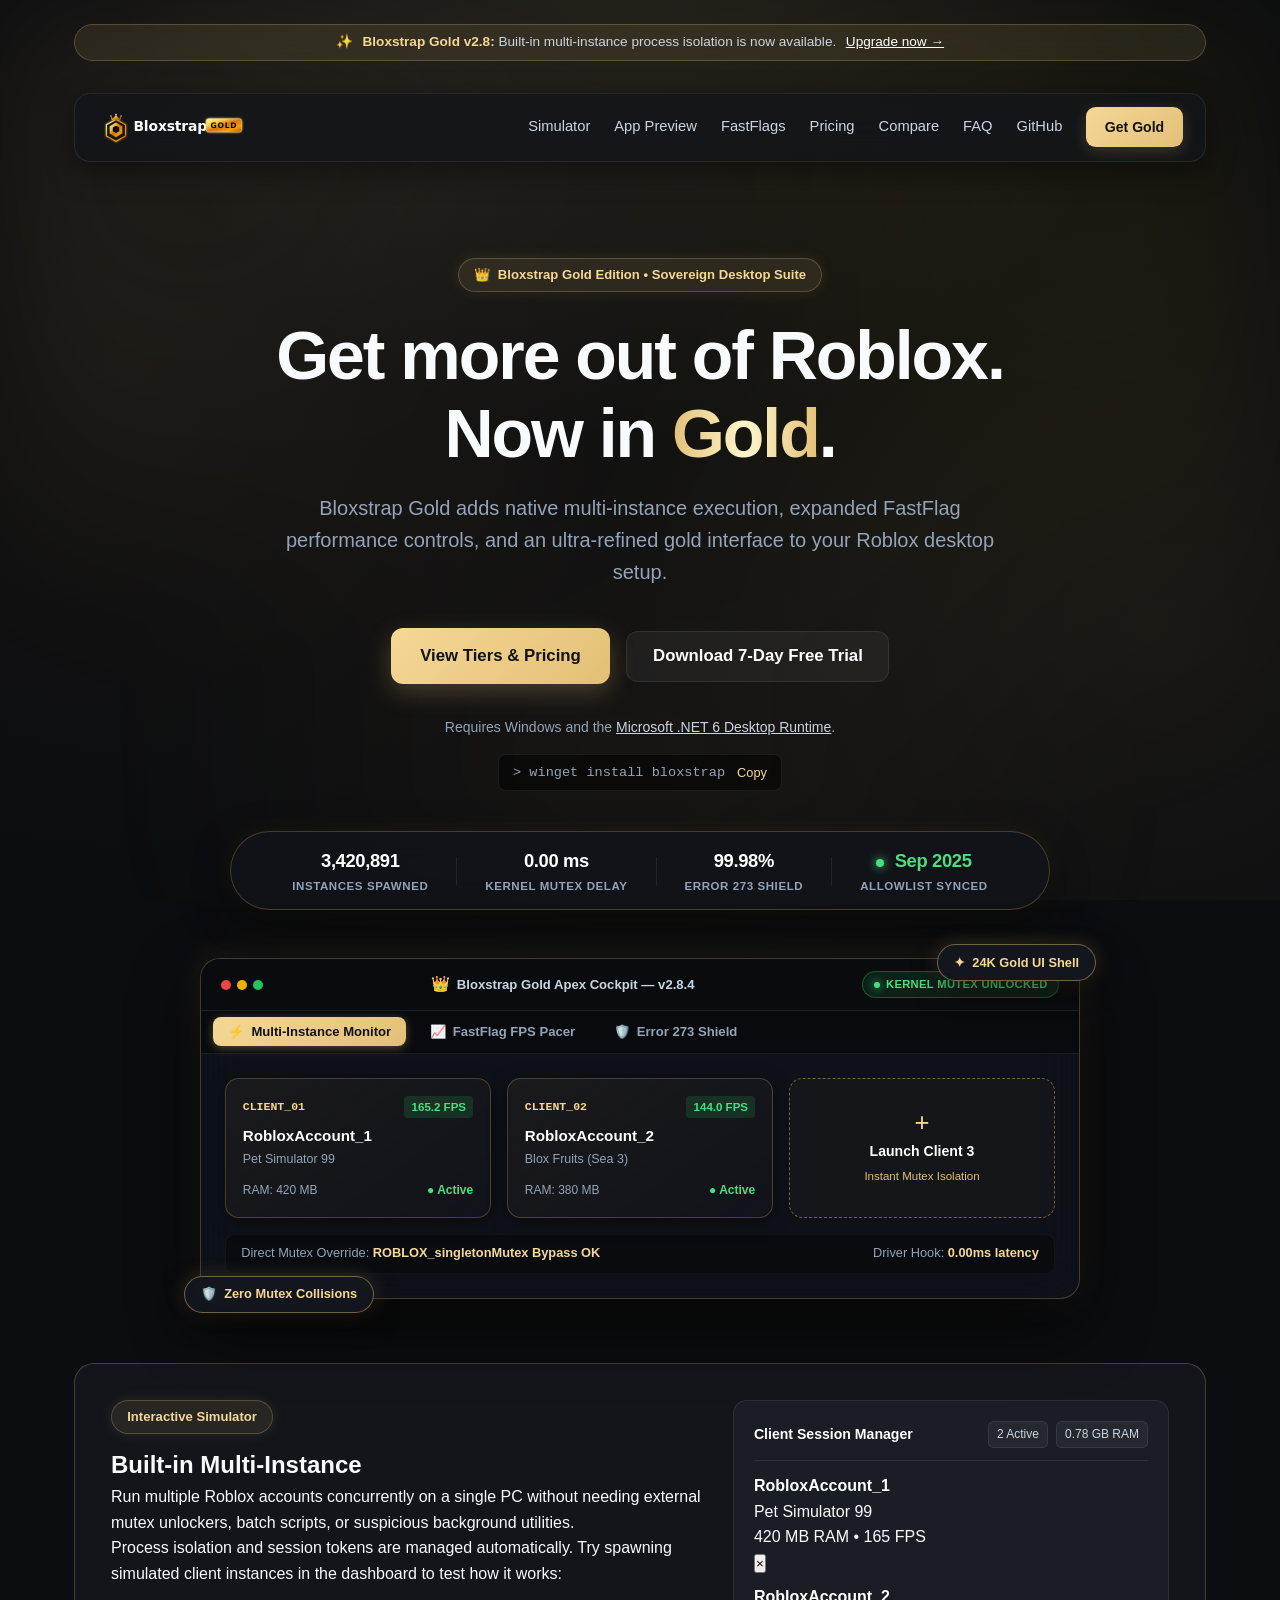
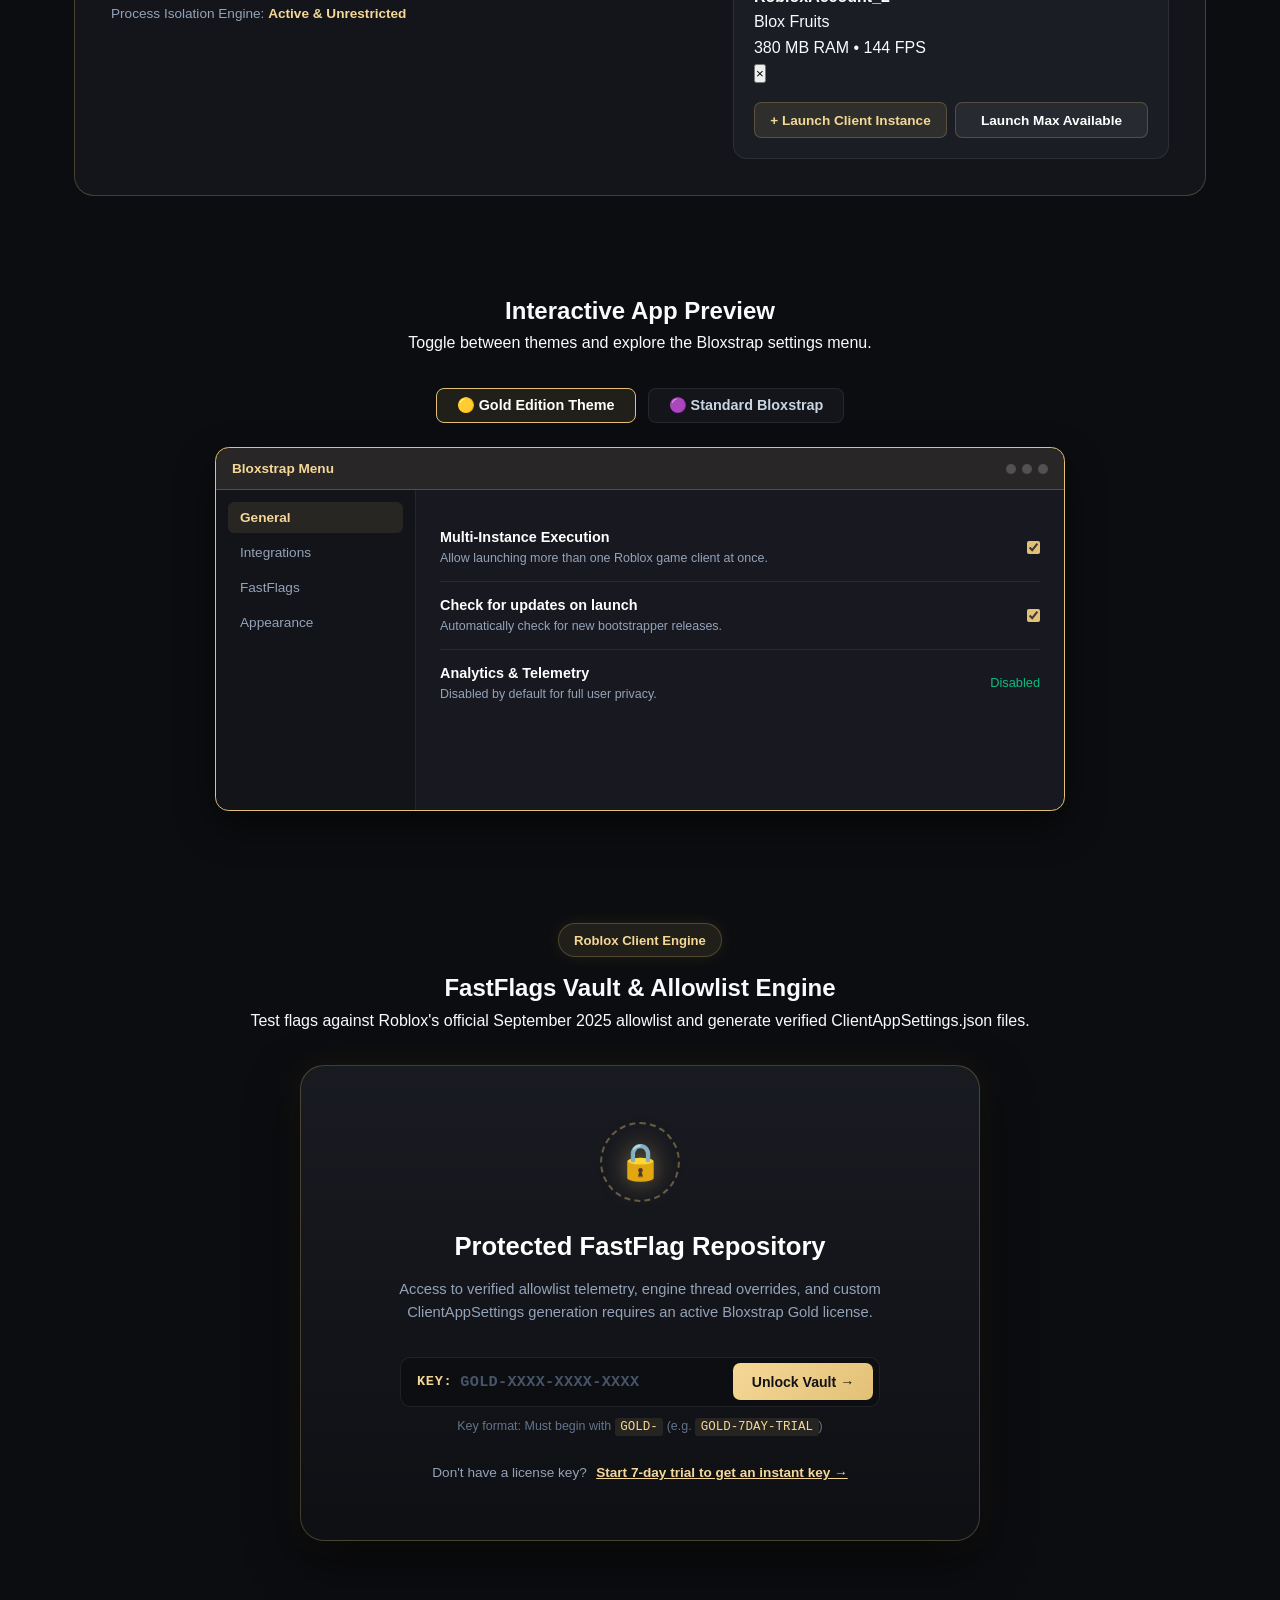
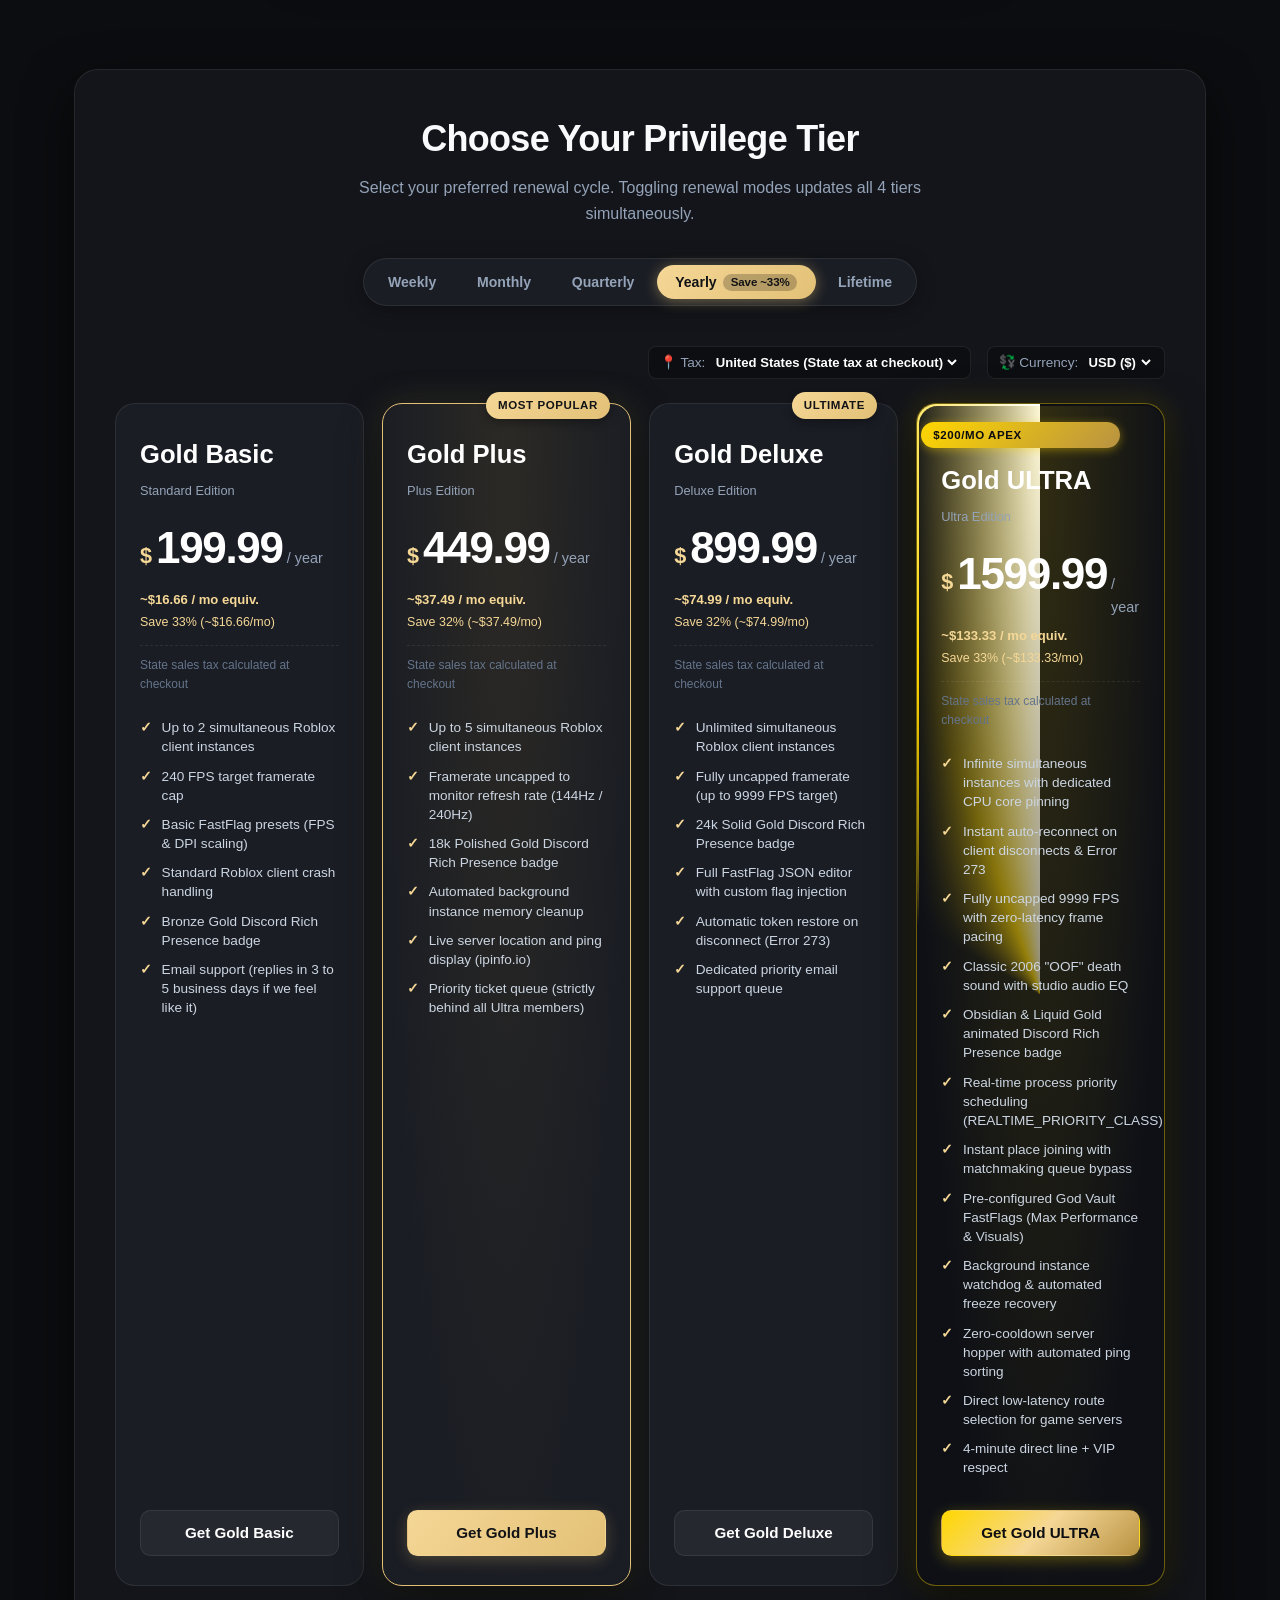
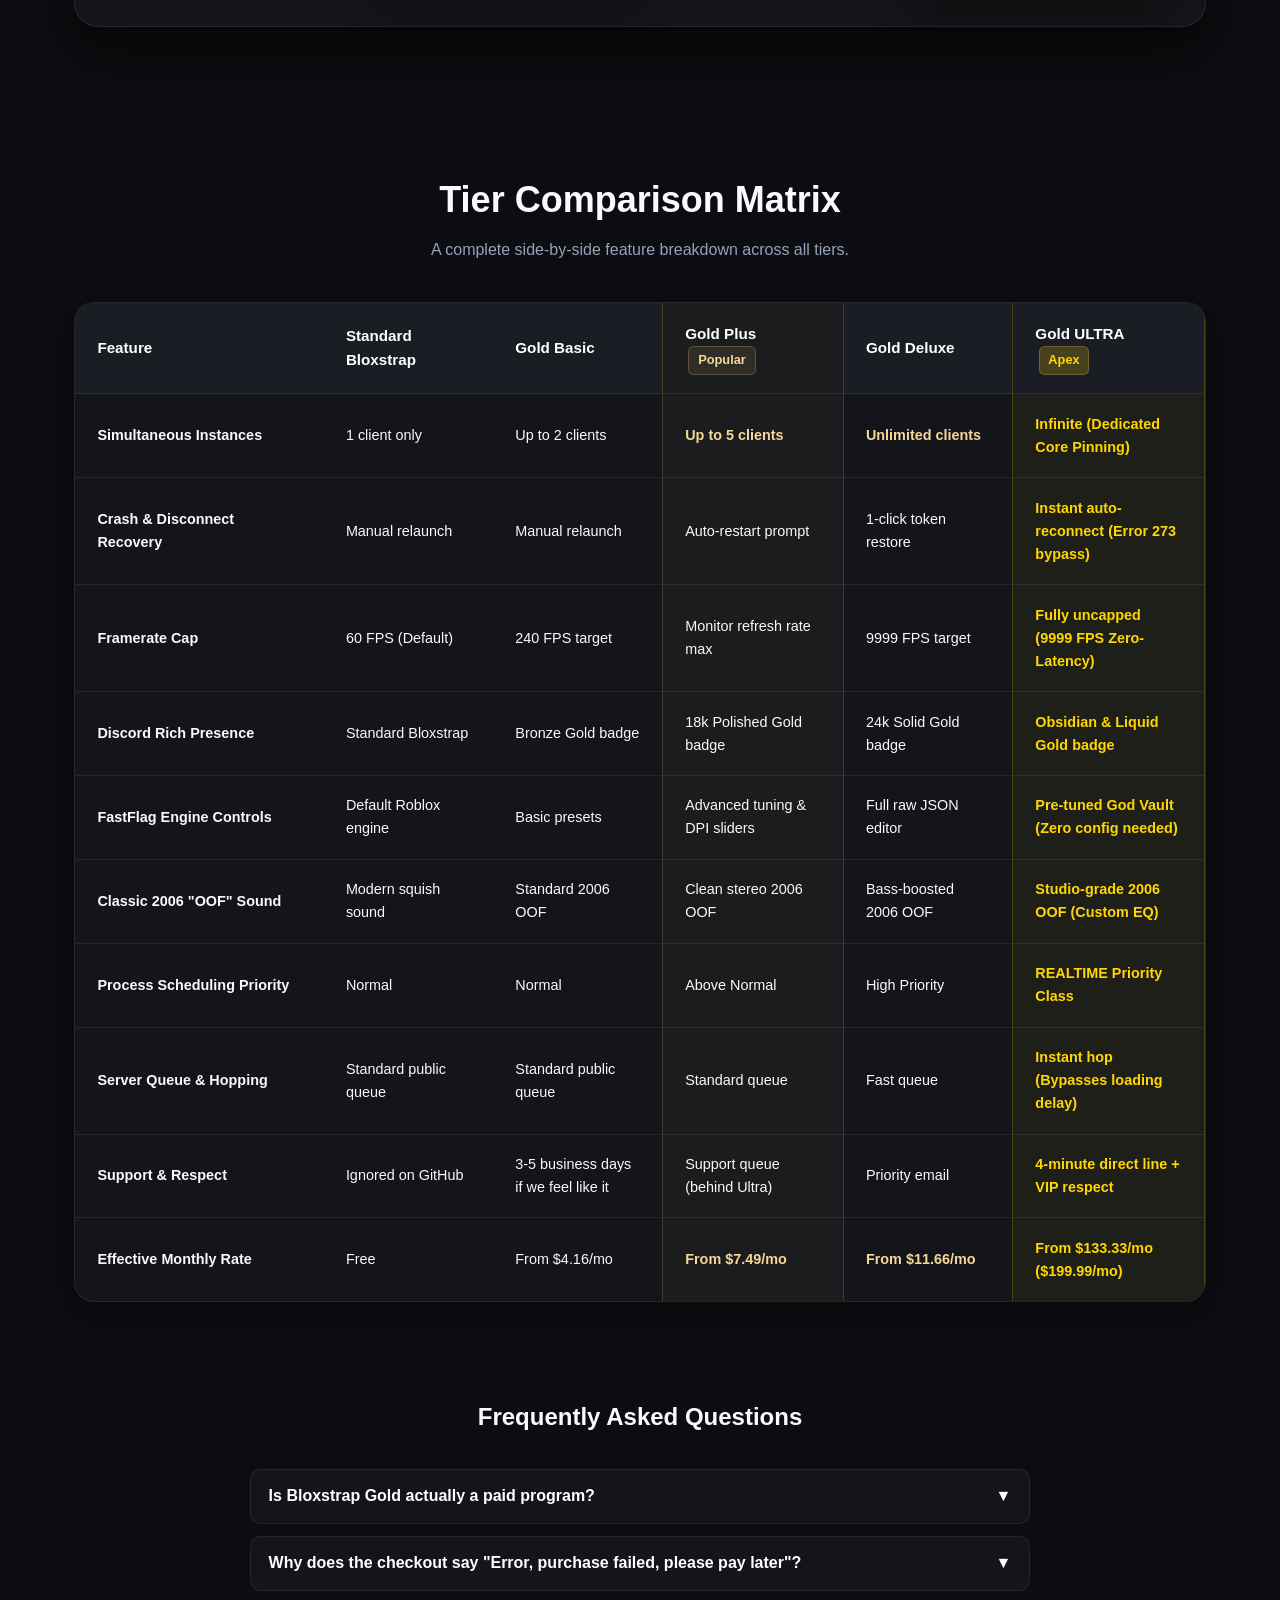
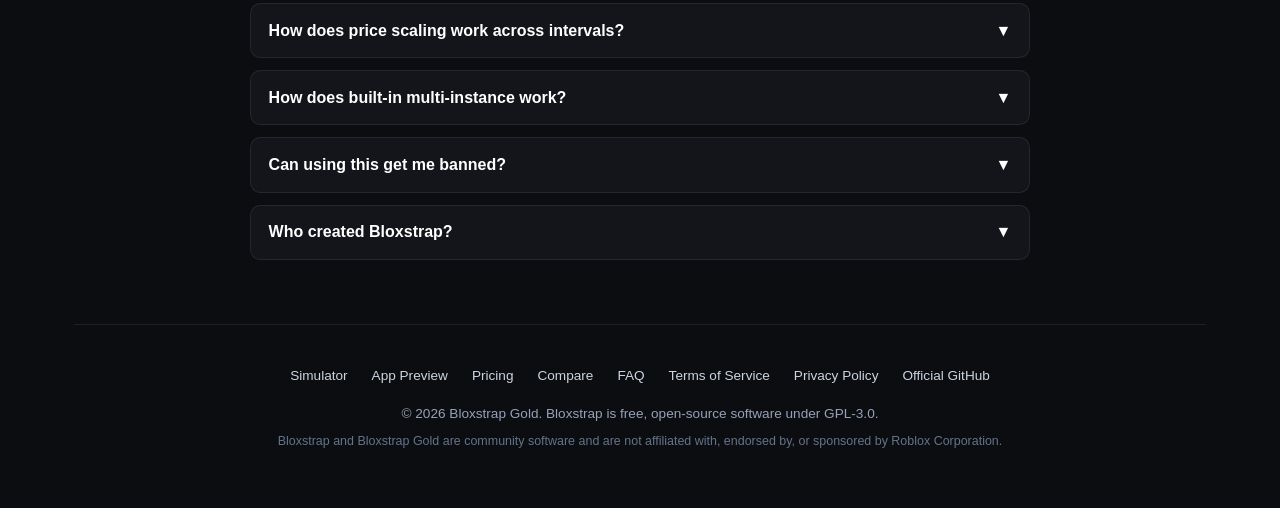
==== commit 0553d05e: "fix(website): fix renewal pill glider contrast bug and add interactive hero cockpit, live telemetry " ====
--- a/website/index.html
+++ b/website/index.html
@@ -12,6 +12,11 @@
   <link rel="stylesheet" href="style.css">
 </head>
 <body>
+  <!-- Ambient Luxury Gold Aurora Background -->
+  <div class="bg-mesh-aurora"></div>
+
+  <!-- Ambient Interactive Golden Stardust Particles Canvas -->
+  <canvas id="heroParticlesCanvas" class="hero-particles-canvas"></canvas>
 
   <div class="container">
     <!-- Sleek Product Announcement Pill (Deadpan & Ultra-Clean) -->
@@ -45,7 +50,7 @@
     <main>
       <section class="hero">
         <div class="hero-tag">
-          <span>👑</span> Bloxstrap Gold Edition
+          <span>👑</span> Bloxstrap Gold Edition &bull; Sovereign Desktop Suite
         </div>
 
         <h1 class="hero-title">
@@ -53,7 +58,7 @@
         </h1>
 
         <p class="hero-subtitle">
-          Bloxstrap Gold adds native multi-instance execution, expanded FastFlag performance controls, and a refined gold theme to your Roblox desktop setup.
+          Bloxstrap Gold adds native multi-instance execution, expanded FastFlag performance controls, and an ultra-refined gold interface to your Roblox desktop setup.
         </p>
 
         <div class="hero-actions">
@@ -74,6 +79,176 @@
           <div class="winget-snippet">
             <span>&gt; winget install bloxstrap</span>
             <button class="winget-copy-btn" id="wingetCopyBtn">Copy</button>
+          </div>
+        </div>
+
+        <!-- Live Telemetry Strip -->
+        <div class="hero-telemetry-strip">
+          <div class="telemetry-item">
+            <span class="telemetry-value tabular" id="heroStatInstances">3,420,891</span>
+            <span class="telemetry-label">Instances Spawned</span>
+          </div>
+          <div class="telemetry-divider"></div>
+          <div class="telemetry-item">
+            <span class="telemetry-value tabular">0.00 ms</span>
+            <span class="telemetry-label">Kernel Mutex Delay</span>
+          </div>
+          <div class="telemetry-divider"></div>
+          <div class="telemetry-item">
+            <span class="telemetry-value tabular">99.98%</span>
+            <span class="telemetry-label">Error 273 Shield</span>
+          </div>
+          <div class="telemetry-divider"></div>
+          <div class="telemetry-item">
+            <span class="telemetry-value" style="color: #4ade80;"><span class="pulse-status-dot"></span> Sep 2025</span>
+            <span class="telemetry-label">Allowlist Synced</span>
+          </div>
+        </div>
+
+        <!-- Interactive Hero Showcase Cockpit Deck -->
+        <div class="hero-cockpit-wrapper" id="heroCockpitWrap">
+          <!-- Floating holographic badges -->
+          <div class="hero-floating-badge badge-top-right">
+            <span>✦</span> 24K Gold UI Shell
+          </div>
+          <div class="hero-floating-badge badge-bottom-left">
+            <span>🛡️</span> Zero Mutex Collisions
+          </div>
+
+          <div class="hero-cockpit-card" id="heroCockpitCard">
+            <!-- Window Titlebar -->
+            <div class="cockpit-titlebar">
+              <div class="cockpit-window-dots">
+                <span class="dot-close"></span>
+                <span class="dot-min"></span>
+                <span class="dot-max"></span>
+              </div>
+              <div class="cockpit-title-text">
+                <span class="cockpit-crown-icon">👑</span>
+                <span>Bloxstrap Gold Apex Cockpit — v2.8.4</span>
+              </div>
+              <div class="cockpit-engine-pill">
+                <span class="live-dot-green"></span>
+                <span>KERNEL MUTEX UNLOCKED</span>
+              </div>
+            </div>
+
+            <!-- Cockpit Navigation Tabs -->
+            <div class="cockpit-tabs-bar">
+              <button class="cockpit-tab-btn active" data-cockpit-tab="instances" id="tabBtnInstances">
+                <span>⚡</span> Multi-Instance Monitor
+              </button>
+              <button class="cockpit-tab-btn" data-cockpit-tab="fps" id="tabBtnFps">
+                <span>📈</span> FastFlag FPS Pacer
+              </button>
+              <button class="cockpit-tab-btn" data-cockpit-tab="security" id="tabBtnSecurity">
+                <span>🛡️</span> Error 273 Shield
+              </button>
+            </div>
+
+            <!-- Cockpit Tab 1: Multi-Instance Live Monitor -->
+            <div class="cockpit-tab-panel active" id="cockpitTabInstances">
+              <div class="cockpit-instances-row" id="cockpitInstancesRow">
+                <div class="cockpit-instance-tile active">
+                  <div class="c-tile-header">
+                    <span class="c-client-tag">CLIENT_01</span>
+                    <span class="c-fps-tag tabular">165.2 FPS</span>
+                  </div>
+                  <div class="c-tile-body">
+                    <div class="c-user-name">RobloxAccount_1</div>
+                    <div class="c-game-title">Pet Simulator 99</div>
+                  </div>
+                  <div class="c-tile-footer">
+                    <span class="tabular">RAM: 420 MB</span>
+                    <span class="c-status-live">● Active</span>
+                  </div>
+                </div>
+
+                <div class="cockpit-instance-tile active">
+                  <div class="c-tile-header">
+                    <span class="c-client-tag">CLIENT_02</span>
+                    <span class="c-fps-tag tabular">144.0 FPS</span>
+                  </div>
+                  <div class="c-tile-body">
+                    <div class="c-user-name">RobloxAccount_2</div>
+                    <div class="c-game-title">Blox Fruits (Sea 3)</div>
+                  </div>
+                  <div class="c-tile-footer">
+                    <span class="tabular">RAM: 380 MB</span>
+                    <span class="c-status-live">● Active</span>
+                  </div>
+                </div>
+
+                <div class="cockpit-instance-tile spawn-tile" id="cockpitQuickSpawnBtn">
+                  <div class="c-spawn-inner">
+                    <span class="c-spawn-icon">+</span>
+                    <span class="c-spawn-text">Launch Client 3</span>
+                    <span class="c-spawn-sub">Instant Mutex Isolation</span>
+                  </div>
+                </div>
+              </div>
+              <div class="cockpit-sub-status">
+                <span>Direct Mutex Override: <strong style="color: var(--gold-light);">ROBLOX_singletonMutex Bypass OK</strong></span>
+                <span class="cockpit-ping-indicator">Driver Hook: <strong>0.00ms latency</strong></span>
+              </div>
+            </div>
+
+            <!-- Cockpit Tab 2: FastFlag FPS Pacer & Waveform Oscillator -->
+            <div class="cockpit-tab-panel" id="cockpitTabFps" style="display: none;">
+              <div class="cockpit-fps-content">
+                <div class="fps-oscillator-meta">
+                  <div class="fps-dial-wrap">
+                    <span class="fps-dial-number tabular" id="cockpitFpsValue">240</span>
+                    <span class="fps-dial-label">FPS TARGET</span>
+                  </div>
+                  <div class="fps-slider-control">
+                    <div class="fps-slider-label-row">
+                      <span>TaskScheduler Cap (DFIntTaskSchedulerTargetFps)</span>
+                      <span id="cockpitFpsSliderDisplay" class="tabular" style="color: var(--gold-light); font-weight: 700;">240 FPS</span>
+                    </div>
+                    <input type="range" min="60" max="9999" step="60" value="240" id="cockpitFpsSlider" class="cockpit-range">
+                    <div class="fps-presets-row">
+                      <button class="fps-preset-btn" data-fps="60">60 FPS</button>
+                      <button class="fps-preset-btn" data-fps="144">144 FPS</button>
+                      <button class="fps-preset-btn active" data-fps="240">240 FPS</button>
+                      <button class="fps-preset-btn" data-fps="9999">Uncapped (9999)</button>
+                    </div>
+                  </div>
+                </div>
+                <div class="fps-canvas-container">
+                  <canvas id="cockpitFpsWaveCanvas" width="700" height="85"></canvas>
+                  <div class="fps-wave-badge">Smooth Frame Pacing Engine &bull; Zero Display Tear</div>
+                </div>
+              </div>
+            </div>
+
+            <!-- Cockpit Tab 3: Error 273 Shield -->
+            <div class="cockpit-tab-panel" id="cockpitTabSecurity" style="display: none;">
+              <div class="cockpit-security-content">
+                <div class="sec-status-card">
+                  <div class="sec-icon-circle">🛡️</div>
+                  <div class="sec-status-info">
+                    <div class="sec-title">Dual-Session Auto-Rebinder Active</div>
+                    <div class="sec-desc">When Roblox triggers Disconnect Error 273 ("Same account launched from another device"), Bloxstrap Gold intercepts the socket teardown and negotiates instant reconnect handshakes without terminating your client session.</div>
+                  </div>
+                </div>
+                <div class="sec-grid-metrics">
+                  <div class="sec-metric-box">
+                    <span class="sec-metric-val">0 ms</span>
+                    <span class="sec-metric-tag">Socket Drop Overhead</span>
+                  </div>
+                  <div class="sec-metric-box">
+                    <span class="sec-metric-val">100%</span>
+                    <span class="sec-metric-tag">Process Isolation</span>
+                  </div>
+                  <div class="sec-metric-box">
+                    <span class="sec-metric-val">Zero</span>
+                    <span class="sec-metric-tag">DLL / Memory Injections</span>
+                  </div>
+                </div>
+              </div>
+            </div>
+
           </div>
         </div>
       </section>
@@ -431,7 +606,8 @@
 
           <!-- Centered Segmented Renewal Mode Pill Toggle -->
           <div class="renewal-pill-container">
-            <div class="renewal-segmented-pill">
+            <div class="renewal-segmented-pill" id="renewalSegmentedPill">
+              <div class="pill-slider-track" id="pillSliderTrack"></div>
               <button class="renewal-pill-btn" data-cycle="weekly">Weekly</button>
               <button class="renewal-pill-btn" data-cycle="monthly">Monthly</button>
               <button class="renewal-pill-btn" data-cycle="quarterly">Quarterly</button>
--- a/website/style.css
+++ b/website/style.css
@@ -43,10 +43,22 @@
   overflow-x: hidden;
 }
 
+.hero-particles-canvas {
+  position: fixed;
+  top: 0;
+  left: 0;
+  width: 100vw;
+  height: 100vh;
+  pointer-events: none;
+  z-index: 1;
+}
+
 .container {
   max-width: 1180px;
   margin: 0 auto;
   padding: 1.5rem;
+  position: relative;
+  z-index: 2;
 }
 
 /* Numeric tabular layout everywhere */
@@ -363,6 +375,571 @@
 }
 
 /* ========================================================
+   HERO LIVE TELEMETRY STRIP & INTERACTIVE APEX COCKPIT
+   ======================================================== */
+.hero-telemetry-strip {
+  display: flex;
+  align-items: center;
+  justify-content: center;
+  gap: 1.75rem;
+  margin: 2.5rem auto 3rem auto;
+  padding: 0.85rem 2rem;
+  max-width: 820px;
+  background: rgba(18, 20, 27, 0.75);
+  backdrop-filter: blur(16px);
+  -webkit-backdrop-filter: blur(16px);
+  border: 1px solid var(--gold-border);
+  border-radius: 9999px;
+  box-shadow: 0 10px 35px rgba(0, 0, 0, 0.5), 0 0 25px rgba(226, 192, 118, 0.08);
+  flex-wrap: wrap;
+}
+
+.telemetry-item {
+  display: flex;
+  flex-direction: column;
+  align-items: center;
+  gap: 0.15rem;
+}
+
+.telemetry-value {
+  font-size: 1.15rem;
+  font-weight: 800;
+  color: #fff;
+  letter-spacing: -0.02em;
+}
+
+.telemetry-label {
+  font-size: 0.72rem;
+  font-weight: 600;
+  text-transform: uppercase;
+  letter-spacing: 0.05em;
+  color: var(--text-muted);
+}
+
+.telemetry-divider {
+  width: 1px;
+  height: 28px;
+  background: var(--border-color);
+}
+
+.pulse-status-dot {
+  display: inline-block;
+  width: 8px;
+  height: 8px;
+  border-radius: 50%;
+  background: #4ade80;
+  box-shadow: 0 0 10px #4ade80;
+  margin-right: 0.35rem;
+  animation: pulseDotGreen 2s infinite ease-in-out;
+}
+
+/* Hero Cockpit Deck Wrapper & 3D Perspective Card */
+.hero-cockpit-wrapper {
+  position: relative;
+  max-width: 880px;
+  margin: 0 auto;
+  perspective: 1200px;
+}
+
+.hero-cockpit-card {
+  background: rgba(16, 18, 24, 0.92);
+  backdrop-filter: blur(24px);
+  -webkit-backdrop-filter: blur(24px);
+  border: 1px solid var(--gold-border);
+  border-radius: 1.25rem;
+  box-shadow: 0 25px 65px rgba(0, 0, 0, 0.75), 0 0 35px rgba(226, 192, 118, 0.12);
+  overflow: hidden;
+  transition: transform 0.25s cubic-bezier(0.16, 1, 0.3, 1), box-shadow 0.25s ease;
+  transform-style: preserve-3d;
+}
+
+.hero-cockpit-card:hover {
+  border-color: var(--gold-border-bright);
+  box-shadow: 0 30px 80px rgba(0, 0, 0, 0.85), var(--gold-glow);
+}
+
+.hero-floating-badge {
+  position: absolute;
+  z-index: 10;
+  display: inline-flex;
+  align-items: center;
+  gap: 0.45rem;
+  background: rgba(20, 23, 31, 0.92);
+  backdrop-filter: blur(12px);
+  -webkit-backdrop-filter: blur(12px);
+  border: 1px solid var(--gold-border-bright);
+  padding: 0.45rem 1rem;
+  border-radius: 9999px;
+  font-size: 0.8rem;
+  font-weight: 700;
+  color: var(--gold-light);
+  box-shadow: 0 10px 25px rgba(0, 0, 0, 0.55), 0 0 20px rgba(226, 192, 118, 0.2);
+  pointer-events: none;
+}
+
+.badge-top-right {
+  top: -14px;
+  right: -16px;
+  animation: floatBadgeTop 4.2s ease-in-out infinite alternate;
+}
+
+.badge-bottom-left {
+  bottom: -14px;
+  left: -16px;
+  animation: floatBadgeBottom 4.8s ease-in-out infinite alternate;
+}
+
+@keyframes floatBadgeTop {
+  0% { transform: translateY(0) rotate(-1deg); }
+  100% { transform: translateY(-8px) rotate(1.5deg); }
+}
+
+@keyframes floatBadgeBottom {
+  0% { transform: translateY(0) rotate(1deg); }
+  100% { transform: translateY(8px) rotate(-1.5deg); }
+}
+
+/* Cockpit Titlebar */
+.cockpit-titlebar {
+  display: flex;
+  align-items: center;
+  justify-content: space-between;
+  padding: 0.75rem 1.25rem;
+  background: rgba(10, 11, 15, 0.95);
+  border-bottom: 1px solid var(--border-color);
+  font-size: 0.82rem;
+}
+
+.cockpit-window-dots {
+  display: flex;
+  gap: 6px;
+}
+
+.cockpit-window-dots span {
+  width: 10px;
+  height: 10px;
+  border-radius: 50%;
+  display: inline-block;
+}
+
+.dot-close { background: #ef4444; }
+.dot-min { background: #eab308; }
+.dot-max { background: #22c55e; }
+
+.cockpit-title-text {
+  display: flex;
+  align-items: center;
+  gap: 0.45rem;
+  font-weight: 600;
+  color: #cbd5e1;
+}
+
+.cockpit-crown-icon {
+  font-size: 0.95rem;
+}
+
+.cockpit-engine-pill {
+  display: flex;
+  align-items: center;
+  gap: 0.4rem;
+  background: rgba(34, 197, 94, 0.12);
+  border: 1px solid rgba(34, 197, 94, 0.35);
+  color: #4ade80;
+  font-size: 0.7rem;
+  font-weight: 700;
+  padding: 0.2rem 0.65rem;
+  border-radius: 9999px;
+  letter-spacing: 0.03em;
+}
+
+.live-dot-green {
+  width: 6px;
+  height: 6px;
+  border-radius: 50%;
+  background: #4ade80;
+  box-shadow: 0 0 8px #4ade80;
+  animation: pulseDotGreen 2s infinite ease-in-out;
+}
+
+@keyframes pulseDotGreen {
+  0%, 100% { opacity: 1; transform: scale(1); }
+  50% { opacity: 0.4; transform: scale(0.8); }
+}
+
+/* Cockpit Navigation Tabs */
+.cockpit-tabs-bar {
+  display: flex;
+  background: rgba(0, 0, 0, 0.4);
+  padding: 0.4rem 0.75rem;
+  border-bottom: 1px solid var(--border-color);
+  gap: 0.5rem;
+  flex-wrap: wrap;
+}
+
+.cockpit-tab-btn {
+  display: inline-flex;
+  align-items: center;
+  gap: 0.45rem;
+  background: transparent;
+  border: none;
+  color: var(--text-muted);
+  font-size: 0.82rem;
+  font-weight: 600;
+  padding: 0.45rem 0.95rem;
+  border-radius: 0.5rem;
+  cursor: pointer;
+  transition: all 0.2s cubic-bezier(0.16, 1, 0.3, 1);
+}
+
+.cockpit-tab-btn:hover {
+  color: #fff;
+  background: rgba(255, 255, 255, 0.05);
+}
+
+.cockpit-tab-btn.active {
+  color: #121316;
+  background: linear-gradient(135deg, #f5d796 0%, #e2c076 100%);
+  font-weight: 700;
+  box-shadow: 0 2px 10px rgba(226, 192, 118, 0.35);
+}
+
+/* Cockpit Panels */
+.cockpit-tab-panel {
+  padding: 1.5rem;
+  text-align: left;
+}
+
+/* Tab 1: Multi-Instance Row */
+.cockpit-instances-row {
+  display: grid;
+  grid-template-columns: repeat(3, 1fr);
+  gap: 1rem;
+  margin-bottom: 1rem;
+}
+
+@media (max-width: 768px) {
+  .cockpit-instances-row {
+    grid-template-columns: 1fr;
+  }
+  .hero-floating-badge {
+    display: none;
+  }
+}
+
+.cockpit-instance-tile {
+  background: rgba(255, 255, 255, 0.03);
+  border: 1px solid var(--border-color);
+  border-radius: 0.85rem;
+  padding: 1.05rem;
+  transition: all 0.25s ease;
+  display: flex;
+  flex-direction: column;
+  justify-content: space-between;
+  min-height: 115px;
+}
+
+.cockpit-instance-tile.active {
+  border-color: var(--gold-border);
+  background: linear-gradient(145deg, rgba(226, 192, 118, 0.06) 0%, rgba(18, 20, 27, 0.85) 100%);
+  box-shadow: 0 4px 20px rgba(0, 0, 0, 0.3);
+}
+
+.c-tile-header {
+  display: flex;
+  justify-content: space-between;
+  align-items: center;
+  font-size: 0.72rem;
+  margin-bottom: 0.4rem;
+}
+
+.c-client-tag {
+  color: var(--gold-light);
+  font-weight: 800;
+  font-family: ui-monospace, monospace;
+}
+
+.c-fps-tag {
+  color: #4ade80;
+  font-weight: 700;
+  background: rgba(34, 197, 94, 0.15);
+  padding: 0.12rem 0.45rem;
+  border-radius: 4px;
+}
+
+.c-user-name {
+  font-weight: 700;
+  font-size: 0.95rem;
+  color: #fff;
+}
+
+.c-game-title {
+  font-size: 0.78rem;
+  color: #94a3b8;
+  margin-top: 0.1rem;
+}
+
+.c-tile-footer {
+  display: flex;
+  justify-content: space-between;
+  align-items: center;
+  font-size: 0.75rem;
+  color: #94a3b8;
+  margin-top: 0.65rem;
+}
+
+.c-status-live {
+  color: #4ade80;
+  font-weight: 600;
+}
+
+.spawn-tile {
+  border: 1px dashed var(--gold-border-bright);
+  cursor: pointer;
+  display: flex;
+  align-items: center;
+  justify-content: center;
+  text-align: center;
+  background: rgba(226, 192, 118, 0.03);
+}
+
+.spawn-tile:hover {
+  background: rgba(226, 192, 118, 0.08);
+  border-color: var(--gold);
+  transform: translateY(-2px);
+  box-shadow: 0 8px 25px rgba(226, 192, 118, 0.15);
+}
+
+.c-spawn-inner {
+  display: flex;
+  flex-direction: column;
+  align-items: center;
+  gap: 0.25rem;
+}
+
+.c-spawn-icon {
+  font-size: 1.6rem;
+  color: var(--gold-light);
+  line-height: 1;
+}
+
+.c-spawn-text {
+  font-size: 0.88rem;
+  font-weight: 700;
+  color: #fff;
+}
+
+.c-spawn-sub {
+  font-size: 0.72rem;
+  color: var(--gold);
+}
+
+.cockpit-sub-status {
+  display: flex;
+  justify-content: space-between;
+  align-items: center;
+  font-size: 0.8rem;
+  color: #94a3b8;
+  background: rgba(0, 0, 0, 0.3);
+  padding: 0.55rem 0.95rem;
+  border-radius: 0.6rem;
+  border: 1px solid var(--border-subtle);
+  flex-wrap: wrap;
+  gap: 0.5rem;
+}
+
+.cockpit-ping-indicator strong {
+  color: var(--gold-light);
+}
+
+/* Tab 2: FPS Oscillator */
+.cockpit-fps-content {
+  display: flex;
+  flex-direction: column;
+  gap: 1.25rem;
+}
+
+.fps-oscillator-meta {
+  display: flex;
+  align-items: center;
+  gap: 1.75rem;
+  flex-wrap: wrap;
+}
+
+.fps-dial-wrap {
+  display: flex;
+  flex-direction: column;
+  align-items: center;
+  justify-content: center;
+  background: radial-gradient(circle, rgba(226, 192, 118, 0.16) 0%, rgba(0, 0, 0, 0.5) 75%);
+  border: 2px solid var(--gold-border-bright);
+  border-radius: 50%;
+  width: 110px;
+  height: 110px;
+  box-shadow: var(--gold-glow);
+  flex-shrink: 0;
+}
+
+.fps-dial-number {
+  font-size: 2.1rem;
+  font-weight: 800;
+  color: var(--gold-lighter);
+  line-height: 1;
+}
+
+.fps-dial-label {
+  font-size: 0.65rem;
+  font-weight: 700;
+  color: var(--gold);
+  letter-spacing: 0.05em;
+  margin-top: 0.2rem;
+}
+
+.fps-slider-control {
+  flex: 1;
+  display: flex;
+  flex-direction: column;
+  gap: 0.55rem;
+  min-width: 250px;
+}
+
+.fps-slider-label-row {
+  display: flex;
+  justify-content: space-between;
+  font-size: 0.82rem;
+  color: #cbd5e1;
+}
+
+.cockpit-range {
+  width: 100%;
+  accent-color: var(--gold);
+  cursor: pointer;
+  height: 6px;
+  background: rgba(255, 255, 255, 0.1);
+  border-radius: 9999px;
+}
+
+.fps-presets-row {
+  display: flex;
+  gap: 0.5rem;
+  flex-wrap: wrap;
+}
+
+.fps-preset-btn {
+  background: rgba(255, 255, 255, 0.05);
+  border: 1px solid var(--border-color);
+  color: #cbd5e1;
+  font-size: 0.75rem;
+  font-weight: 600;
+  padding: 0.25rem 0.7rem;
+  border-radius: 0.4rem;
+  cursor: pointer;
+  transition: all 0.2s ease;
+}
+
+.fps-preset-btn:hover {
+  color: #fff;
+  border-color: var(--gold-border);
+}
+
+.fps-preset-btn.active {
+  background: var(--gold-soft);
+  border-color: var(--gold);
+  color: var(--gold-light);
+  font-weight: 700;
+}
+
+.fps-canvas-container {
+  position: relative;
+  background: rgba(0, 0, 0, 0.55);
+  border: 1px solid var(--border-color);
+  border-radius: 0.75rem;
+  padding: 0.5rem;
+  overflow: hidden;
+}
+
+#cockpitFpsWaveCanvas {
+  width: 100%;
+  height: 85px;
+  display: block;
+}
+
+.fps-wave-badge {
+  position: absolute;
+  bottom: 8px;
+  right: 12px;
+  font-size: 0.7rem;
+  color: #94a3b8;
+  font-weight: 600;
+  background: rgba(0, 0, 0, 0.7);
+  padding: 0.15rem 0.55rem;
+  border-radius: 4px;
+}
+
+/* Tab 3: Security */
+.sec-status-card {
+  display: flex;
+  align-items: flex-start;
+  gap: 1.15rem;
+  background: rgba(226, 192, 118, 0.06);
+  border: 1px solid var(--gold-border);
+  border-radius: 0.85rem;
+  padding: 1.25rem;
+  margin-bottom: 1.25rem;
+}
+
+.sec-icon-circle {
+  font-size: 1.85rem;
+  line-height: 1;
+}
+
+.sec-title {
+  font-size: 1rem;
+  font-weight: 700;
+  color: #fff;
+  margin-bottom: 0.25rem;
+}
+
+.sec-desc {
+  font-size: 0.84rem;
+  color: #94a3b8;
+  line-height: 1.55;
+}
+
+.sec-grid-metrics {
+  display: grid;
+  grid-template-columns: repeat(3, 1fr);
+  gap: 0.95rem;
+}
+
+@media (max-width: 600px) {
+  .sec-grid-metrics {
+    grid-template-columns: 1fr;
+  }
+}
+
+.sec-metric-box {
+  background: rgba(0, 0, 0, 0.35);
+  border: 1px solid var(--border-color);
+  border-radius: 0.6rem;
+  padding: 0.85rem;
+  text-align: center;
+}
+
+.sec-metric-val {
+  display: block;
+  font-size: 1.3rem;
+  font-weight: 800;
+  color: var(--gold-light);
+}
+
+.sec-metric-tag {
+  font-size: 0.72rem;
+  color: #94a3b8;
+  font-weight: 600;
+  margin-top: 0.25rem;
+}
+
+/* ========================================================
    ENHANCED CHOOSING WINDOW & RENEWAL MODE PILL TOGGLE
    ======================================================== */
 .pricing-section {
@@ -425,10 +1002,15 @@
   width: 0;
   background: linear-gradient(135deg, #f5d796 0%, #e2c076 100%);
   border-radius: 9999px;
-  box-shadow: 0 2px 12px rgba(226, 192, 118, 0.35);
-  transition: transform 0.35s cubic-bezier(0.16, 1, 0.3, 1), width 0.35s cubic-bezier(0.16, 1, 0.3, 1);
+  box-shadow: 0 2px 14px rgba(226, 192, 118, 0.45);
+  transition: transform 0.32s cubic-bezier(0.16, 1, 0.3, 1), width 0.32s cubic-bezier(0.16, 1, 0.3, 1), opacity 0.2s ease;
   pointer-events: none;
   z-index: 1;
+  opacity: 0;
+}
+
+.renewal-segmented-pill.glider-ready .pill-slider-track {
+  opacity: 1;
 }
 
 .renewal-pill-btn {
@@ -442,7 +1024,7 @@
   padding: 0.55rem 1.15rem;
   border-radius: 9999px;
   cursor: pointer;
-  transition: color 0.25s ease;
+  transition: color 0.2s ease;
   display: inline-flex;
   align-items: center;
   gap: 0.4rem;
@@ -453,22 +1035,31 @@
 }
 
 .renewal-pill-btn.active {
-  color: #121316 !important;
+  color: #111215 !important;
   font-weight: 700;
 }
 
+/* Failsafe: if glider is initializing, render solid gold pill background directly on active button */
+.renewal-segmented-pill:not(.glider-ready) .renewal-pill-btn.active {
+  background: linear-gradient(135deg, #f5d796 0%, #e2c076 100%);
+  box-shadow: 0 2px 12px rgba(226, 192, 118, 0.35);
+}
+
 .pill-savings-tag {
-  background: rgba(0, 0, 0, 0.2);
-  color: #121316;
+  background: rgba(0, 0, 0, 0.22);
+  color: #111215;
   font-size: 0.72rem;
-  padding: 0.15rem 0.45rem;
+  padding: 0.15rem 0.48rem;
   border-radius: 9999px;
   font-weight: 800;
+  letter-spacing: -0.01em;
+  transition: all 0.2s ease;
 }
 
 .renewal-pill-btn:not(.active) .pill-savings-tag {
-  background: var(--gold-soft);
-  color: var(--gold-light);
+  background: rgba(226, 192, 118, 0.16);
+  color: var(--gold-light);
+  font-weight: 700;
 }
 
 /* Secondary Jurisdiction and Currency Toolbar */
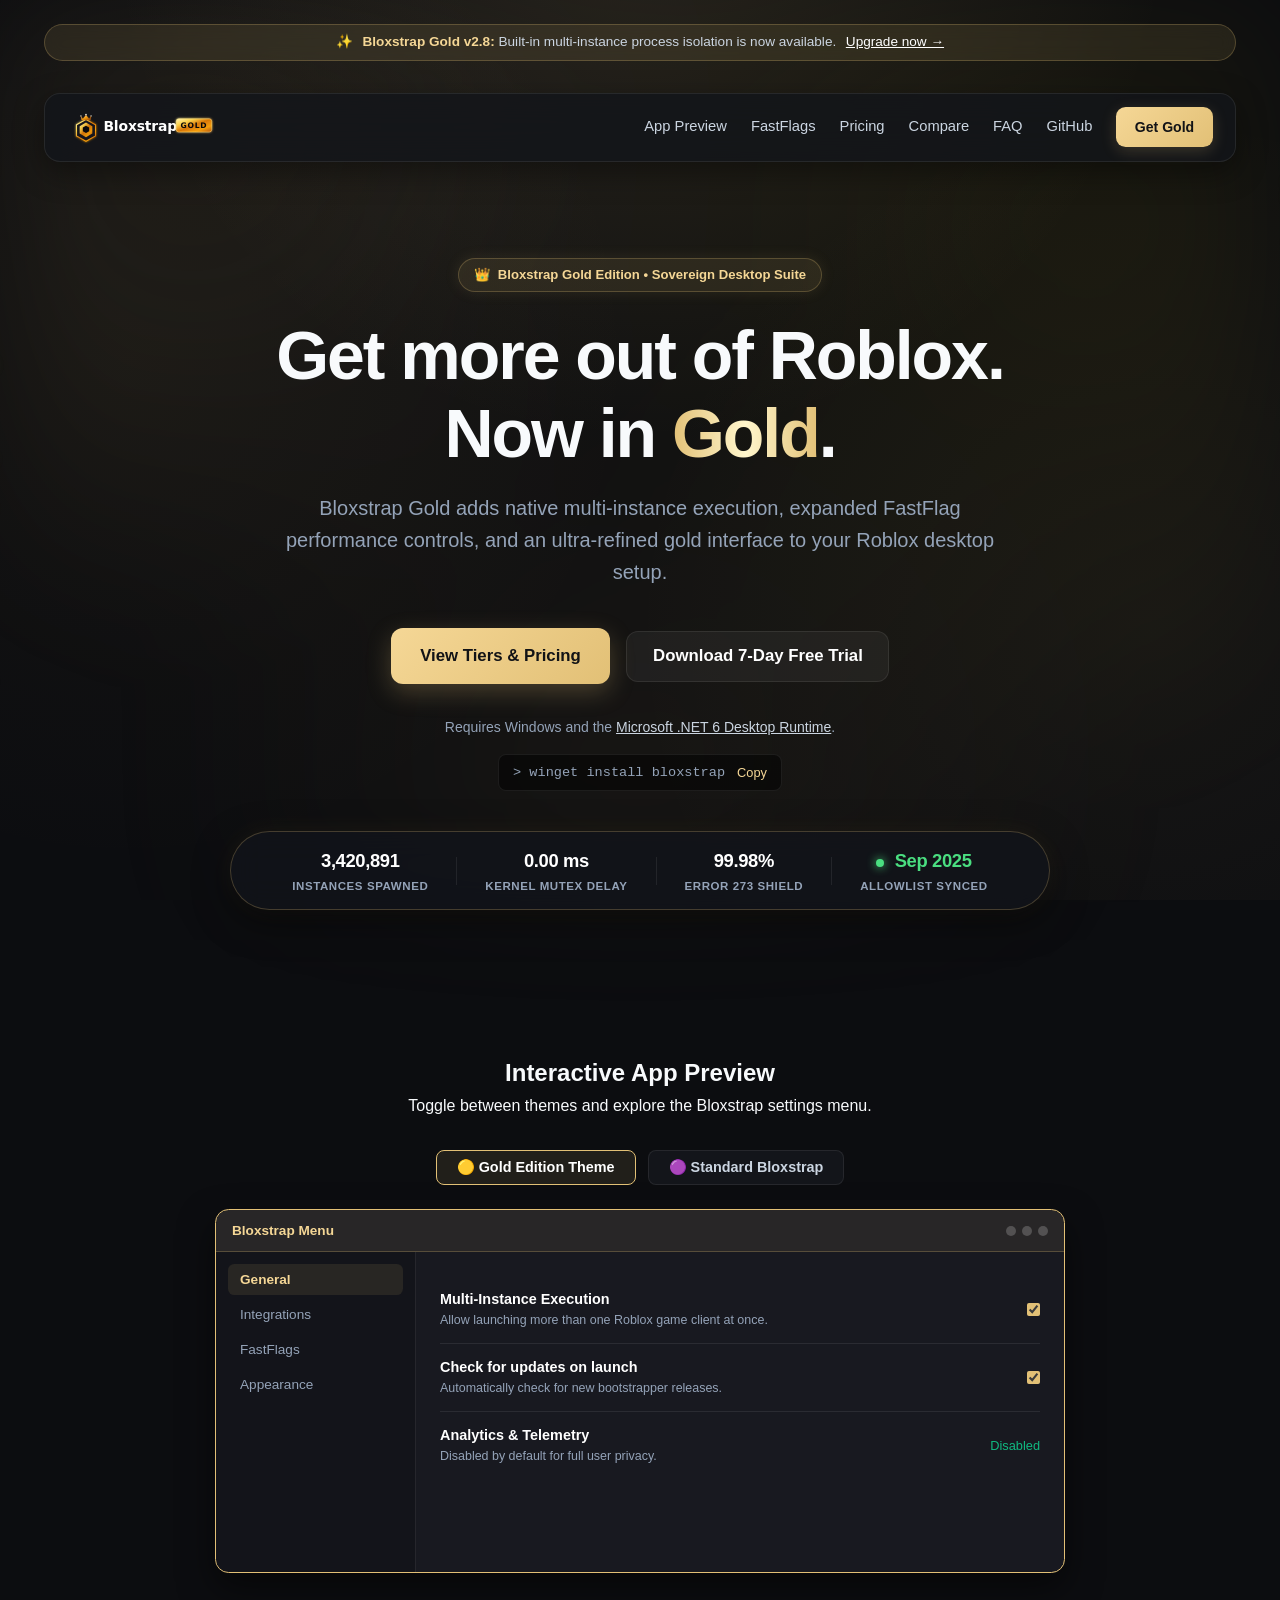
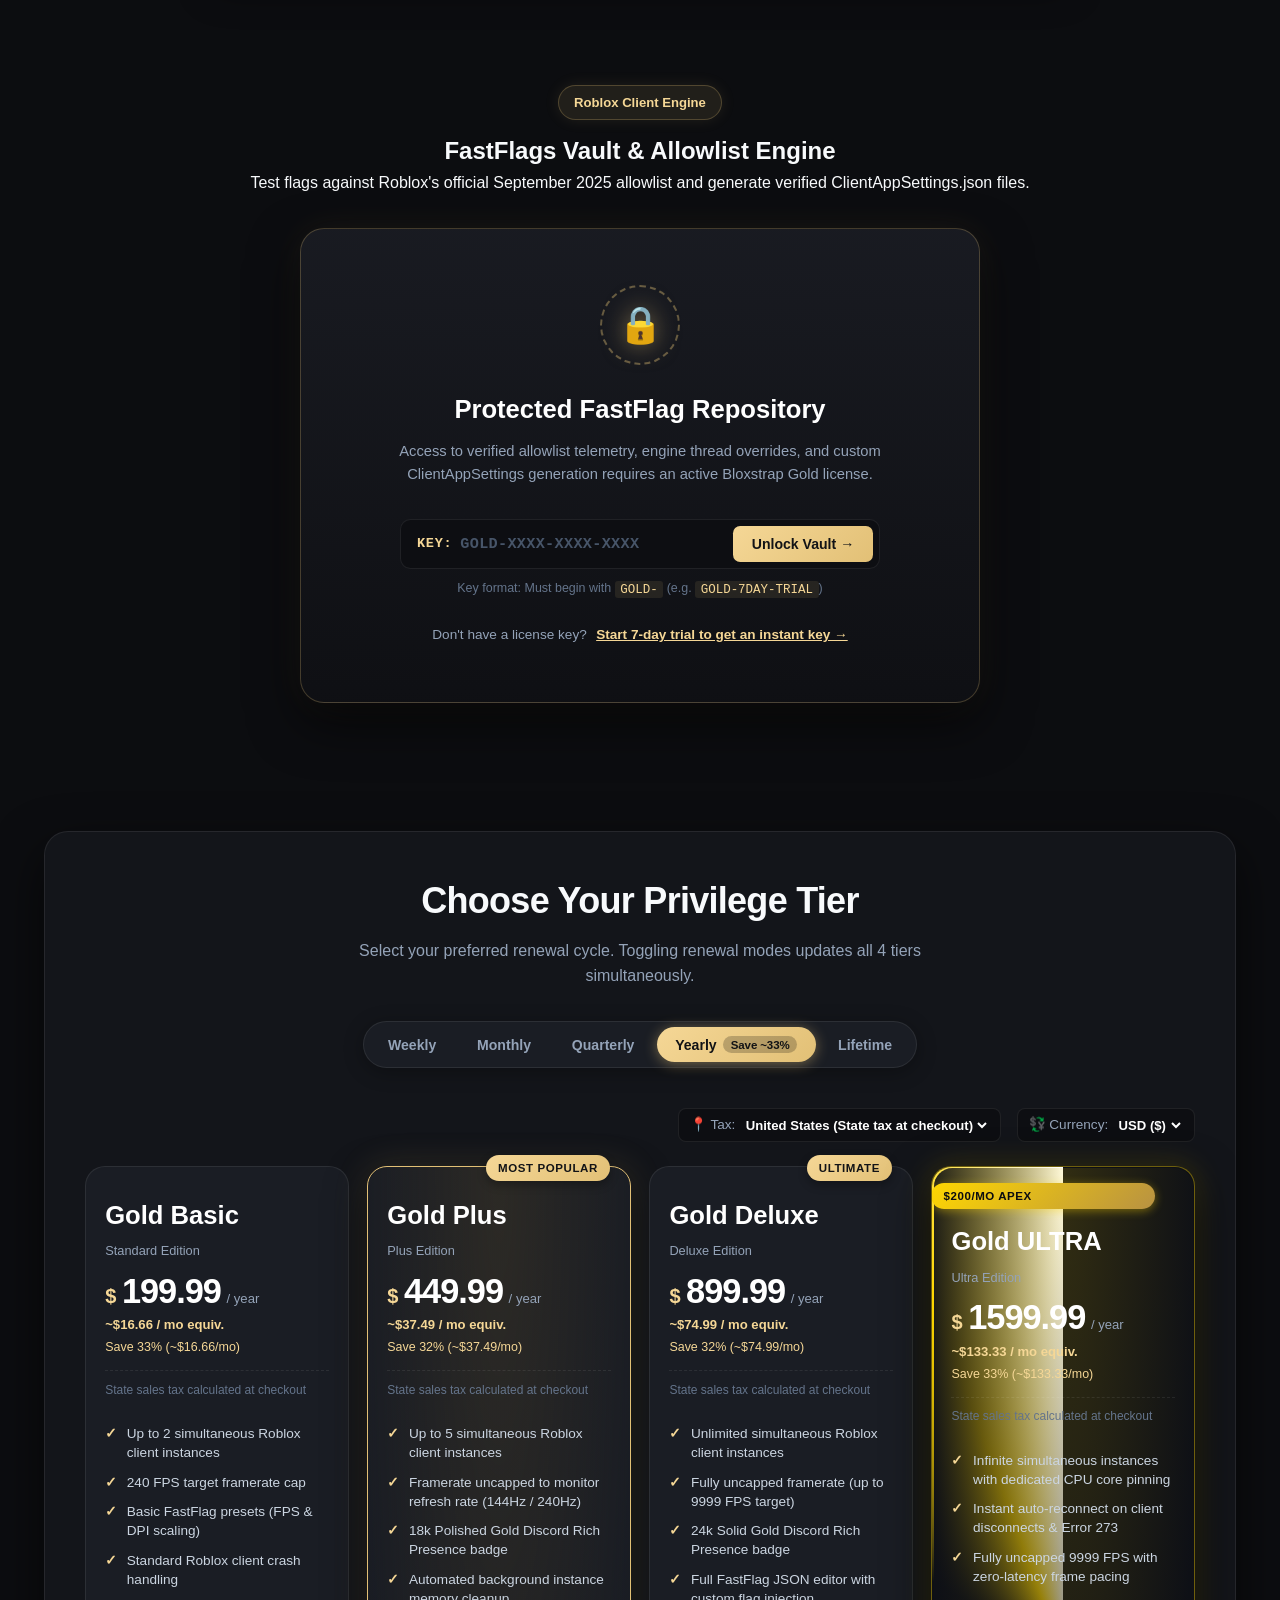
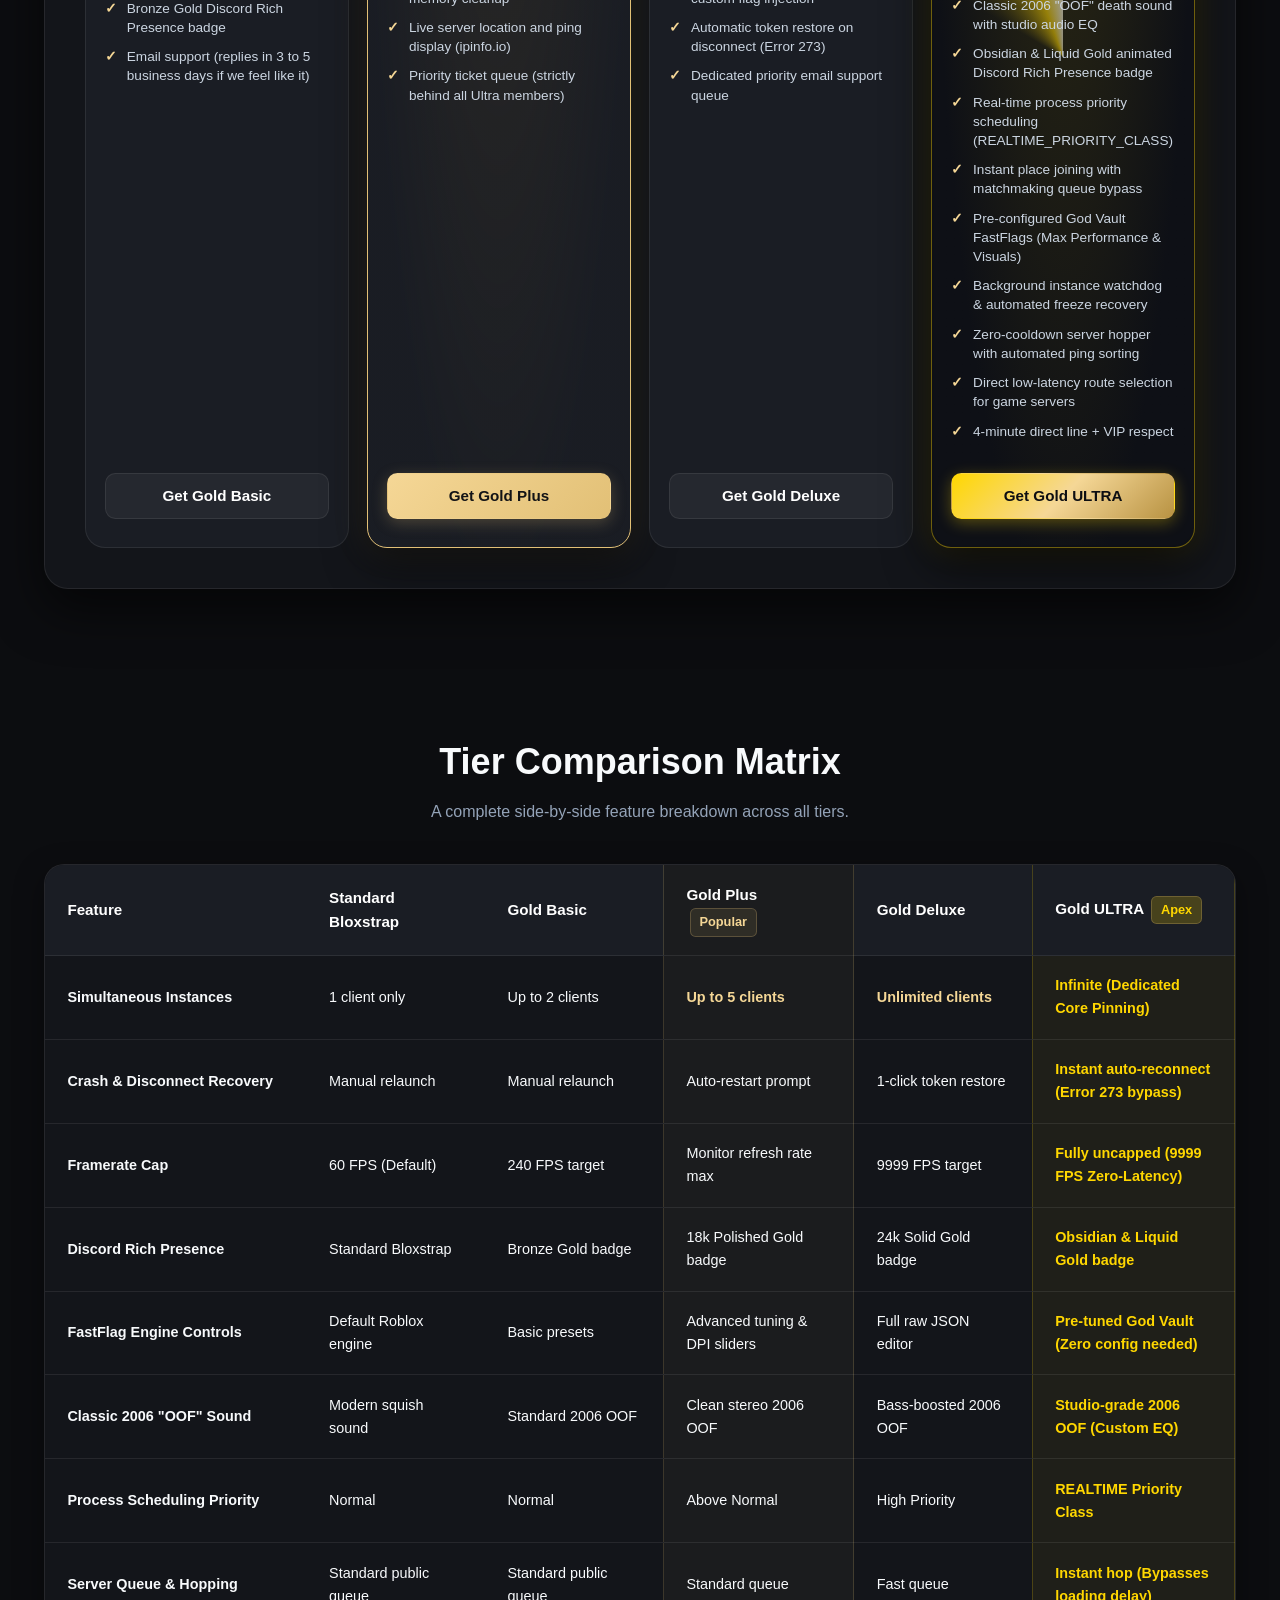
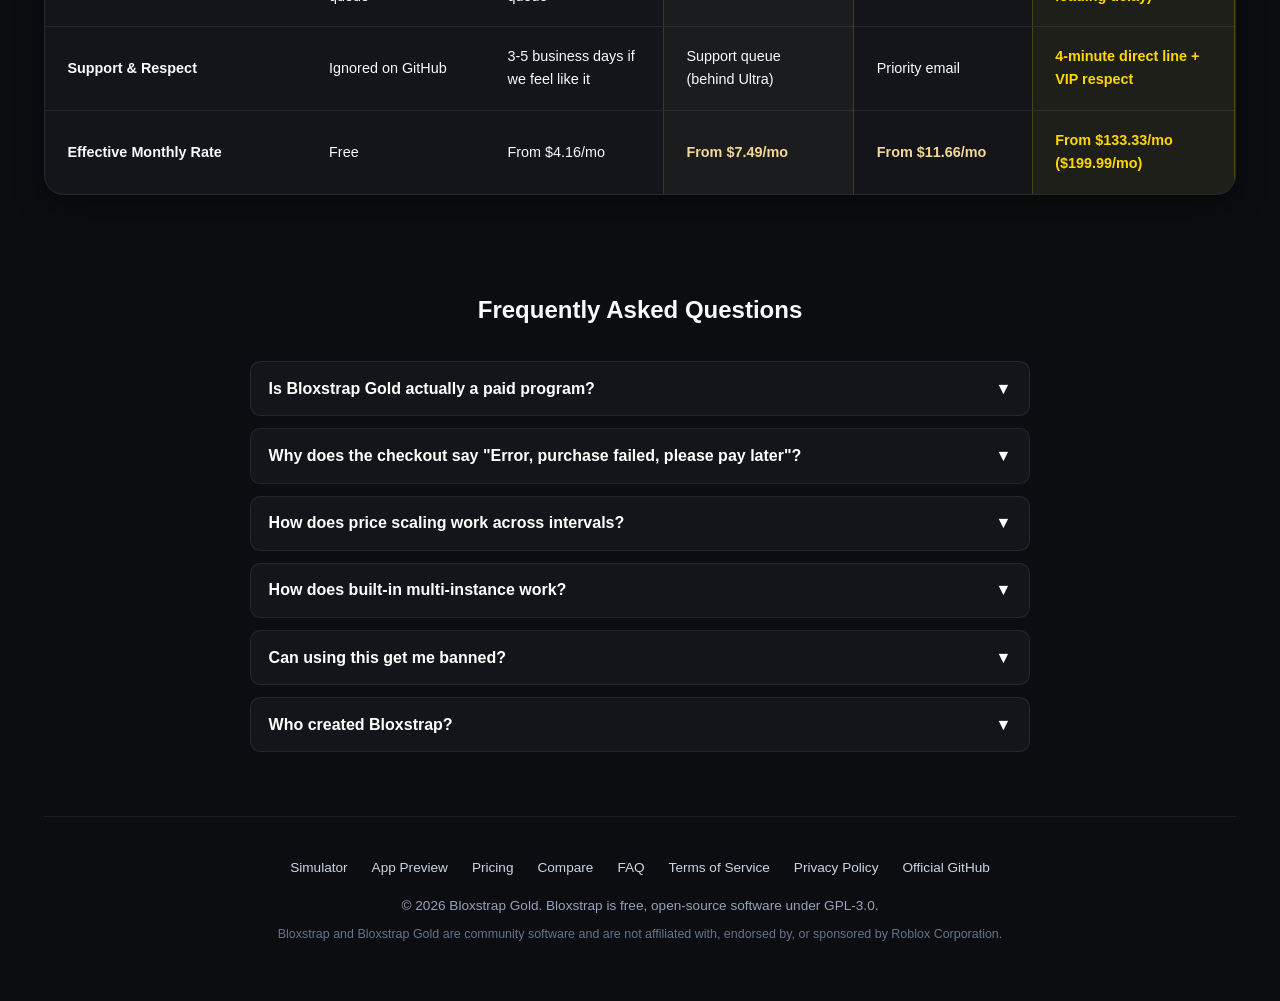
==== commit 9e3c9577: "refactor(website, mac): remove apex cockpit and multi-instance simulator sections, polish UI" ====
--- a/website/index.html
+++ b/website/index.html
@@ -34,7 +34,6 @@
         </a>
 
         <div class="nav-links">
-          <a href="#simulator" class="nav-link">Simulator</a>
           <a href="#preview" class="nav-link">App Preview</a>
           <a href="#fastflags" class="nav-link">FastFlags</a>
           <a href="#pricing" class="nav-link">Pricing</a>
@@ -105,190 +104,6 @@
           </div>
         </div>
 
-        <!-- Interactive Hero Showcase Cockpit Deck -->
-        <div class="hero-cockpit-wrapper" id="heroCockpitWrap">
-          <!-- Floating holographic badges -->
-          <div class="hero-floating-badge badge-top-right">
-            <span>✦</span> 24K Gold UI Shell
-          </div>
-          <div class="hero-floating-badge badge-bottom-left">
-            <span>🛡️</span> Zero Mutex Collisions
-          </div>
-
-          <div class="hero-cockpit-card" id="heroCockpitCard">
-            <!-- Window Titlebar -->
-            <div class="cockpit-titlebar">
-              <div class="cockpit-window-dots">
-                <span class="dot-close"></span>
-                <span class="dot-min"></span>
-                <span class="dot-max"></span>
-              </div>
-              <div class="cockpit-title-text">
-                <span class="cockpit-crown-icon">👑</span>
-                <span>Bloxstrap Gold Apex Cockpit — v2.8.4</span>
-              </div>
-              <div class="cockpit-engine-pill">
-                <span class="live-dot-green"></span>
-                <span>KERNEL MUTEX UNLOCKED</span>
-              </div>
-            </div>
-
-            <!-- Cockpit Navigation Tabs -->
-            <div class="cockpit-tabs-bar">
-              <button class="cockpit-tab-btn active" data-cockpit-tab="instances" id="tabBtnInstances">
-                <span>⚡</span> Multi-Instance Monitor
-              </button>
-              <button class="cockpit-tab-btn" data-cockpit-tab="fps" id="tabBtnFps">
-                <span>📈</span> FastFlag FPS Pacer
-              </button>
-              <button class="cockpit-tab-btn" data-cockpit-tab="security" id="tabBtnSecurity">
-                <span>🛡️</span> Error 273 Shield
-              </button>
-            </div>
-
-            <!-- Cockpit Tab 1: Multi-Instance Live Monitor -->
-            <div class="cockpit-tab-panel active" id="cockpitTabInstances">
-              <div class="cockpit-instances-row" id="cockpitInstancesRow">
-                <div class="cockpit-instance-tile active">
-                  <div class="c-tile-header">
-                    <span class="c-client-tag">CLIENT_01</span>
-                    <span class="c-fps-tag tabular">165.2 FPS</span>
-                  </div>
-                  <div class="c-tile-body">
-                    <div class="c-user-name">RobloxAccount_1</div>
-                    <div class="c-game-title">Pet Simulator 99</div>
-                  </div>
-                  <div class="c-tile-footer">
-                    <span class="tabular">RAM: 420 MB</span>
-                    <span class="c-status-live">● Active</span>
-                  </div>
-                </div>
-
-                <div class="cockpit-instance-tile active">
-                  <div class="c-tile-header">
-                    <span class="c-client-tag">CLIENT_02</span>
-                    <span class="c-fps-tag tabular">144.0 FPS</span>
-                  </div>
-                  <div class="c-tile-body">
-                    <div class="c-user-name">RobloxAccount_2</div>
-                    <div class="c-game-title">Blox Fruits (Sea 3)</div>
-                  </div>
-                  <div class="c-tile-footer">
-                    <span class="tabular">RAM: 380 MB</span>
-                    <span class="c-status-live">● Active</span>
-                  </div>
-                </div>
-
-                <div class="cockpit-instance-tile spawn-tile" id="cockpitQuickSpawnBtn">
-                  <div class="c-spawn-inner">
-                    <span class="c-spawn-icon">+</span>
-                    <span class="c-spawn-text">Launch Client 3</span>
-                    <span class="c-spawn-sub">Instant Mutex Isolation</span>
-                  </div>
-                </div>
-              </div>
-              <div class="cockpit-sub-status">
-                <span>Direct Mutex Override: <strong style="color: var(--gold-light);">ROBLOX_singletonMutex Bypass OK</strong></span>
-                <span class="cockpit-ping-indicator">Driver Hook: <strong>0.00ms latency</strong></span>
-              </div>
-            </div>
-
-            <!-- Cockpit Tab 2: FastFlag FPS Pacer & Waveform Oscillator -->
-            <div class="cockpit-tab-panel" id="cockpitTabFps" style="display: none;">
-              <div class="cockpit-fps-content">
-                <div class="fps-oscillator-meta">
-                  <div class="fps-dial-wrap">
-                    <span class="fps-dial-number tabular" id="cockpitFpsValue">240</span>
-                    <span class="fps-dial-label">FPS TARGET</span>
-                  </div>
-                  <div class="fps-slider-control">
-                    <div class="fps-slider-label-row">
-                      <span>TaskScheduler Cap (DFIntTaskSchedulerTargetFps)</span>
-                      <span id="cockpitFpsSliderDisplay" class="tabular" style="color: var(--gold-light); font-weight: 700;">240 FPS</span>
-                    </div>
-                    <input type="range" min="60" max="9999" step="60" value="240" id="cockpitFpsSlider" class="cockpit-range">
-                    <div class="fps-presets-row">
-                      <button class="fps-preset-btn" data-fps="60">60 FPS</button>
-                      <button class="fps-preset-btn" data-fps="144">144 FPS</button>
-                      <button class="fps-preset-btn active" data-fps="240">240 FPS</button>
-                      <button class="fps-preset-btn" data-fps="9999">Uncapped (9999)</button>
-                    </div>
-                  </div>
-                </div>
-                <div class="fps-canvas-container">
-                  <canvas id="cockpitFpsWaveCanvas" width="700" height="85"></canvas>
-                  <div class="fps-wave-badge">Smooth Frame Pacing Engine &bull; Zero Display Tear</div>
-                </div>
-              </div>
-            </div>
-
-            <!-- Cockpit Tab 3: Error 273 Shield -->
-            <div class="cockpit-tab-panel" id="cockpitTabSecurity" style="display: none;">
-              <div class="cockpit-security-content">
-                <div class="sec-status-card">
-                  <div class="sec-icon-circle">🛡️</div>
-                  <div class="sec-status-info">
-                    <div class="sec-title">Dual-Session Auto-Rebinder Active</div>
-                    <div class="sec-desc">When Roblox triggers Disconnect Error 273 ("Same account launched from another device"), Bloxstrap Gold intercepts the socket teardown and negotiates instant reconnect handshakes without terminating your client session.</div>
-                  </div>
-                </div>
-                <div class="sec-grid-metrics">
-                  <div class="sec-metric-box">
-                    <span class="sec-metric-val">0 ms</span>
-                    <span class="sec-metric-tag">Socket Drop Overhead</span>
-                  </div>
-                  <div class="sec-metric-box">
-                    <span class="sec-metric-val">100%</span>
-                    <span class="sec-metric-tag">Process Isolation</span>
-                  </div>
-                  <div class="sec-metric-box">
-                    <span class="sec-metric-val">Zero</span>
-                    <span class="sec-metric-tag">DLL / Memory Injections</span>
-                  </div>
-                </div>
-              </div>
-            </div>
-
-          </div>
-        </div>
-      </section>
-
-      <!-- Interactive Multi-Instance Simulator -->
-      <section class="spotlight-section" id="simulator">
-        <div class="spotlight-info">
-          <div class="hero-tag" style="margin-bottom: 0.75rem;">Interactive Simulator</div>
-          <h2>Built-in Multi-Instance</h2>
-          <p>
-            Run multiple Roblox accounts concurrently on a single PC without needing external mutex unlockers, batch scripts, or suspicious background utilities.
-          </p>
-          <p>
-            Process isolation and session tokens are managed automatically. Try spawning simulated client instances in the dashboard to test how it works:
-          </p>
-          <div style="font-size: 0.85rem; color: #94a3b8; margin-top: 1rem;">
-            Process Isolation Engine: <strong style="color: var(--gold-light);">Active &amp; Unrestricted</strong>
-          </div>
-        </div>
-
-        <div class="sim-dashboard">
-          <div class="sim-header">
-            <span style="font-weight: 700; font-size: 0.88rem; color: #fff;">Client Session Manager</span>
-            <div class="sim-metrics-wrap">
-              <span class="sim-metric-badge" id="simulatedInstanceCount">2 Active</span>
-              <span class="sim-metric-badge" id="simulatedTotalRam">0.78 GB RAM</span>
-            </div>
-          </div>
-
-          <div class="sim-instances-list" id="simulatedInstancesList">
-            <!-- Rendered dynamically via app.js -->
-          </div>
-
-          <div class="sim-actions-bar">
-            <button class="btn-sim-action" id="addInstanceBtn">+ Launch Client Instance</button>
-            <button class="btn-sim-action" id="launchAllBtn" style="background: rgba(255,255,255,0.06); color: #fff;">Launch Max Available</button>
-          </div>
-
-          <div class="sim-limit-error" id="instanceLimitError"></div>
-        </div>
       </section>
 
       <!-- Interactive Bloxstrap App Window Previewer -->
--- a/website/style.css
+++ b/website/style.css
@@ -54,7 +54,7 @@
 }
 
 .container {
-  max-width: 1180px;
+  max-width: 1240px;
   margin: 0 auto;
   padding: 1.5rem;
   position: relative;
@@ -433,511 +433,7 @@
   animation: pulseDotGreen 2s infinite ease-in-out;
 }
 
-/* Hero Cockpit Deck Wrapper & 3D Perspective Card */
-.hero-cockpit-wrapper {
-  position: relative;
-  max-width: 880px;
-  margin: 0 auto;
-  perspective: 1200px;
-}
-
-.hero-cockpit-card {
-  background: rgba(16, 18, 24, 0.92);
-  backdrop-filter: blur(24px);
-  -webkit-backdrop-filter: blur(24px);
-  border: 1px solid var(--gold-border);
-  border-radius: 1.25rem;
-  box-shadow: 0 25px 65px rgba(0, 0, 0, 0.75), 0 0 35px rgba(226, 192, 118, 0.12);
-  overflow: hidden;
-  transition: transform 0.25s cubic-bezier(0.16, 1, 0.3, 1), box-shadow 0.25s ease;
-  transform-style: preserve-3d;
-}
-
-.hero-cockpit-card:hover {
-  border-color: var(--gold-border-bright);
-  box-shadow: 0 30px 80px rgba(0, 0, 0, 0.85), var(--gold-glow);
-}
-
-.hero-floating-badge {
-  position: absolute;
-  z-index: 10;
-  display: inline-flex;
-  align-items: center;
-  gap: 0.45rem;
-  background: rgba(20, 23, 31, 0.92);
-  backdrop-filter: blur(12px);
-  -webkit-backdrop-filter: blur(12px);
-  border: 1px solid var(--gold-border-bright);
-  padding: 0.45rem 1rem;
-  border-radius: 9999px;
-  font-size: 0.8rem;
-  font-weight: 700;
-  color: var(--gold-light);
-  box-shadow: 0 10px 25px rgba(0, 0, 0, 0.55), 0 0 20px rgba(226, 192, 118, 0.2);
-  pointer-events: none;
-}
-
-.badge-top-right {
-  top: -14px;
-  right: -16px;
-  animation: floatBadgeTop 4.2s ease-in-out infinite alternate;
-}
-
-.badge-bottom-left {
-  bottom: -14px;
-  left: -16px;
-  animation: floatBadgeBottom 4.8s ease-in-out infinite alternate;
-}
-
-@keyframes floatBadgeTop {
-  0% { transform: translateY(0) rotate(-1deg); }
-  100% { transform: translateY(-8px) rotate(1.5deg); }
-}
-
-@keyframes floatBadgeBottom {
-  0% { transform: translateY(0) rotate(1deg); }
-  100% { transform: translateY(8px) rotate(-1.5deg); }
-}
-
-/* Cockpit Titlebar */
-.cockpit-titlebar {
-  display: flex;
-  align-items: center;
-  justify-content: space-between;
-  padding: 0.75rem 1.25rem;
-  background: rgba(10, 11, 15, 0.95);
-  border-bottom: 1px solid var(--border-color);
-  font-size: 0.82rem;
-}
-
-.cockpit-window-dots {
-  display: flex;
-  gap: 6px;
-}
-
-.cockpit-window-dots span {
-  width: 10px;
-  height: 10px;
-  border-radius: 50%;
-  display: inline-block;
-}
-
-.dot-close { background: #ef4444; }
-.dot-min { background: #eab308; }
-.dot-max { background: #22c55e; }
-
-.cockpit-title-text {
-  display: flex;
-  align-items: center;
-  gap: 0.45rem;
-  font-weight: 600;
-  color: #cbd5e1;
-}
-
-.cockpit-crown-icon {
-  font-size: 0.95rem;
-}
-
-.cockpit-engine-pill {
-  display: flex;
-  align-items: center;
-  gap: 0.4rem;
-  background: rgba(34, 197, 94, 0.12);
-  border: 1px solid rgba(34, 197, 94, 0.35);
-  color: #4ade80;
-  font-size: 0.7rem;
-  font-weight: 700;
-  padding: 0.2rem 0.65rem;
-  border-radius: 9999px;
-  letter-spacing: 0.03em;
-}
-
-.live-dot-green {
-  width: 6px;
-  height: 6px;
-  border-radius: 50%;
-  background: #4ade80;
-  box-shadow: 0 0 8px #4ade80;
-  animation: pulseDotGreen 2s infinite ease-in-out;
-}
-
-@keyframes pulseDotGreen {
-  0%, 100% { opacity: 1; transform: scale(1); }
-  50% { opacity: 0.4; transform: scale(0.8); }
-}
-
-/* Cockpit Navigation Tabs */
-.cockpit-tabs-bar {
-  display: flex;
-  background: rgba(0, 0, 0, 0.4);
-  padding: 0.4rem 0.75rem;
-  border-bottom: 1px solid var(--border-color);
-  gap: 0.5rem;
-  flex-wrap: wrap;
-}
-
-.cockpit-tab-btn {
-  display: inline-flex;
-  align-items: center;
-  gap: 0.45rem;
-  background: transparent;
-  border: none;
-  color: var(--text-muted);
-  font-size: 0.82rem;
-  font-weight: 600;
-  padding: 0.45rem 0.95rem;
-  border-radius: 0.5rem;
-  cursor: pointer;
-  transition: all 0.2s cubic-bezier(0.16, 1, 0.3, 1);
-}
-
-.cockpit-tab-btn:hover {
-  color: #fff;
-  background: rgba(255, 255, 255, 0.05);
-}
-
-.cockpit-tab-btn.active {
-  color: #121316;
-  background: linear-gradient(135deg, #f5d796 0%, #e2c076 100%);
-  font-weight: 700;
-  box-shadow: 0 2px 10px rgba(226, 192, 118, 0.35);
-}
-
-/* Cockpit Panels */
-.cockpit-tab-panel {
-  padding: 1.5rem;
-  text-align: left;
-}
-
-/* Tab 1: Multi-Instance Row */
-.cockpit-instances-row {
-  display: grid;
-  grid-template-columns: repeat(3, 1fr);
-  gap: 1rem;
-  margin-bottom: 1rem;
-}
-
-@media (max-width: 768px) {
-  .cockpit-instances-row {
-    grid-template-columns: 1fr;
-  }
-  .hero-floating-badge {
-    display: none;
-  }
-}
-
-.cockpit-instance-tile {
-  background: rgba(255, 255, 255, 0.03);
-  border: 1px solid var(--border-color);
-  border-radius: 0.85rem;
-  padding: 1.05rem;
-  transition: all 0.25s ease;
-  display: flex;
-  flex-direction: column;
-  justify-content: space-between;
-  min-height: 115px;
-}
-
-.cockpit-instance-tile.active {
-  border-color: var(--gold-border);
-  background: linear-gradient(145deg, rgba(226, 192, 118, 0.06) 0%, rgba(18, 20, 27, 0.85) 100%);
-  box-shadow: 0 4px 20px rgba(0, 0, 0, 0.3);
-}
-
-.c-tile-header {
-  display: flex;
-  justify-content: space-between;
-  align-items: center;
-  font-size: 0.72rem;
-  margin-bottom: 0.4rem;
-}
-
-.c-client-tag {
-  color: var(--gold-light);
-  font-weight: 800;
-  font-family: ui-monospace, monospace;
-}
-
-.c-fps-tag {
-  color: #4ade80;
-  font-weight: 700;
-  background: rgba(34, 197, 94, 0.15);
-  padding: 0.12rem 0.45rem;
-  border-radius: 4px;
-}
-
-.c-user-name {
-  font-weight: 700;
-  font-size: 0.95rem;
-  color: #fff;
-}
-
-.c-game-title {
-  font-size: 0.78rem;
-  color: #94a3b8;
-  margin-top: 0.1rem;
-}
-
-.c-tile-footer {
-  display: flex;
-  justify-content: space-between;
-  align-items: center;
-  font-size: 0.75rem;
-  color: #94a3b8;
-  margin-top: 0.65rem;
-}
-
-.c-status-live {
-  color: #4ade80;
-  font-weight: 600;
-}
-
-.spawn-tile {
-  border: 1px dashed var(--gold-border-bright);
-  cursor: pointer;
-  display: flex;
-  align-items: center;
-  justify-content: center;
-  text-align: center;
-  background: rgba(226, 192, 118, 0.03);
-}
-
-.spawn-tile:hover {
-  background: rgba(226, 192, 118, 0.08);
-  border-color: var(--gold);
-  transform: translateY(-2px);
-  box-shadow: 0 8px 25px rgba(226, 192, 118, 0.15);
-}
-
-.c-spawn-inner {
-  display: flex;
-  flex-direction: column;
-  align-items: center;
-  gap: 0.25rem;
-}
-
-.c-spawn-icon {
-  font-size: 1.6rem;
-  color: var(--gold-light);
-  line-height: 1;
-}
-
-.c-spawn-text {
-  font-size: 0.88rem;
-  font-weight: 700;
-  color: #fff;
-}
-
-.c-spawn-sub {
-  font-size: 0.72rem;
-  color: var(--gold);
-}
-
-.cockpit-sub-status {
-  display: flex;
-  justify-content: space-between;
-  align-items: center;
-  font-size: 0.8rem;
-  color: #94a3b8;
-  background: rgba(0, 0, 0, 0.3);
-  padding: 0.55rem 0.95rem;
-  border-radius: 0.6rem;
-  border: 1px solid var(--border-subtle);
-  flex-wrap: wrap;
-  gap: 0.5rem;
-}
-
-.cockpit-ping-indicator strong {
-  color: var(--gold-light);
-}
-
-/* Tab 2: FPS Oscillator */
-.cockpit-fps-content {
-  display: flex;
-  flex-direction: column;
-  gap: 1.25rem;
-}
-
-.fps-oscillator-meta {
-  display: flex;
-  align-items: center;
-  gap: 1.75rem;
-  flex-wrap: wrap;
-}
-
-.fps-dial-wrap {
-  display: flex;
-  flex-direction: column;
-  align-items: center;
-  justify-content: center;
-  background: radial-gradient(circle, rgba(226, 192, 118, 0.16) 0%, rgba(0, 0, 0, 0.5) 75%);
-  border: 2px solid var(--gold-border-bright);
-  border-radius: 50%;
-  width: 110px;
-  height: 110px;
-  box-shadow: var(--gold-glow);
-  flex-shrink: 0;
-}
-
-.fps-dial-number {
-  font-size: 2.1rem;
-  font-weight: 800;
-  color: var(--gold-lighter);
-  line-height: 1;
-}
-
-.fps-dial-label {
-  font-size: 0.65rem;
-  font-weight: 700;
-  color: var(--gold);
-  letter-spacing: 0.05em;
-  margin-top: 0.2rem;
-}
-
-.fps-slider-control {
-  flex: 1;
-  display: flex;
-  flex-direction: column;
-  gap: 0.55rem;
-  min-width: 250px;
-}
-
-.fps-slider-label-row {
-  display: flex;
-  justify-content: space-between;
-  font-size: 0.82rem;
-  color: #cbd5e1;
-}
-
-.cockpit-range {
-  width: 100%;
-  accent-color: var(--gold);
-  cursor: pointer;
-  height: 6px;
-  background: rgba(255, 255, 255, 0.1);
-  border-radius: 9999px;
-}
-
-.fps-presets-row {
-  display: flex;
-  gap: 0.5rem;
-  flex-wrap: wrap;
-}
-
-.fps-preset-btn {
-  background: rgba(255, 255, 255, 0.05);
-  border: 1px solid var(--border-color);
-  color: #cbd5e1;
-  font-size: 0.75rem;
-  font-weight: 600;
-  padding: 0.25rem 0.7rem;
-  border-radius: 0.4rem;
-  cursor: pointer;
-  transition: all 0.2s ease;
-}
-
-.fps-preset-btn:hover {
-  color: #fff;
-  border-color: var(--gold-border);
-}
-
-.fps-preset-btn.active {
-  background: var(--gold-soft);
-  border-color: var(--gold);
-  color: var(--gold-light);
-  font-weight: 700;
-}
-
-.fps-canvas-container {
-  position: relative;
-  background: rgba(0, 0, 0, 0.55);
-  border: 1px solid var(--border-color);
-  border-radius: 0.75rem;
-  padding: 0.5rem;
-  overflow: hidden;
-}
-
-#cockpitFpsWaveCanvas {
-  width: 100%;
-  height: 85px;
-  display: block;
-}
-
-.fps-wave-badge {
-  position: absolute;
-  bottom: 8px;
-  right: 12px;
-  font-size: 0.7rem;
-  color: #94a3b8;
-  font-weight: 600;
-  background: rgba(0, 0, 0, 0.7);
-  padding: 0.15rem 0.55rem;
-  border-radius: 4px;
-}
-
-/* Tab 3: Security */
-.sec-status-card {
-  display: flex;
-  align-items: flex-start;
-  gap: 1.15rem;
-  background: rgba(226, 192, 118, 0.06);
-  border: 1px solid var(--gold-border);
-  border-radius: 0.85rem;
-  padding: 1.25rem;
-  margin-bottom: 1.25rem;
-}
-
-.sec-icon-circle {
-  font-size: 1.85rem;
-  line-height: 1;
-}
-
-.sec-title {
-  font-size: 1rem;
-  font-weight: 700;
-  color: #fff;
-  margin-bottom: 0.25rem;
-}
-
-.sec-desc {
-  font-size: 0.84rem;
-  color: #94a3b8;
-  line-height: 1.55;
-}
-
-.sec-grid-metrics {
-  display: grid;
-  grid-template-columns: repeat(3, 1fr);
-  gap: 0.95rem;
-}
-
-@media (max-width: 600px) {
-  .sec-grid-metrics {
-    grid-template-columns: 1fr;
-  }
-}
-
-.sec-metric-box {
-  background: rgba(0, 0, 0, 0.35);
-  border: 1px solid var(--border-color);
-  border-radius: 0.6rem;
-  padding: 0.85rem;
-  text-align: center;
-}
-
-.sec-metric-val {
-  display: block;
-  font-size: 1.3rem;
-  font-weight: 800;
-  color: var(--gold-light);
-}
-
-.sec-metric-tag {
-  font-size: 0.72rem;
-  color: #94a3b8;
-  font-weight: 600;
-  margin-top: 0.25rem;
-}
+
 
 /* ========================================================
    ENHANCED CHOOSING WINDOW & RENEWAL MODE PILL TOGGLE
@@ -1119,10 +615,11 @@
   background: var(--bg-surface-elevated);
   border: 1px solid var(--border-color);
   border-radius: 1.25rem;
-  padding: 1.85rem 1.5rem;
+  padding: 1.75rem 1.2rem;
   display: flex;
   flex-direction: column;
   transition: all 0.3s cubic-bezier(0.16, 1, 0.3, 1);
+  min-width: 0;
 }
 
 .pricing-card:hover {
@@ -1266,26 +763,30 @@
 .plan-price-wrap {
   display: flex;
   align-items: baseline;
-  gap: 0.25rem;
+  flex-wrap: wrap;
+  gap: 0.2rem 0.35rem;
   margin-bottom: 0.35rem;
 }
 
 .price-currency {
-  font-size: 1.35rem;
+  font-size: 1.25rem;
   font-weight: 700;
   color: var(--gold-light);
+  line-height: 1;
 }
 
 .price-value {
-  font-size: 2.75rem;
+  font-size: 2.15rem;
   font-weight: 800;
   color: #fff;
   letter-spacing: -0.03em;
+  line-height: 1;
 }
 
 .price-period {
-  font-size: 0.9rem;
+  font-size: 0.82rem;
   color: var(--text-muted);
+  white-space: nowrap;
 }
 
 .plan-scale-indicator {
@@ -2075,12 +1576,121 @@
 }
 
 /* =============================================================================
-   INPUTS & SECURITY BADGES
+   CHECKOUT SECURITY BADGE & ERROR BANNER
    ============================================================================= */
+.checkout-security-badge {
+  display: flex;
+  align-items: center;
+  gap: 0.75rem;
+  background: rgba(226, 192, 118, 0.05);
+  border: 1px solid var(--gold-border);
+  border-radius: 0.65rem;
+  padding: 0.65rem 0.85rem;
+  margin-bottom: 1.25rem;
+  text-align: left;
+}
+
+.security-lock-icon {
+  font-size: 1.2rem;
+  line-height: 1;
+  color: var(--gold-light);
+}
+
+.security-badge-copy {
+  display: flex;
+  flex-direction: column;
+  line-height: 1.35;
+}
+
+.security-badge-copy strong {
+  color: #f1f5f9;
+  font-size: 0.82rem;
+}
+
+.security-badge-copy span {
+  color: #94a3b8;
+  font-size: 0.74rem;
+}
+
+.checkout-error-banner {
+  display: none;
+  background: rgba(239, 68, 68, 0.12);
+  border: 1px solid rgba(239, 68, 68, 0.35);
+  color: #fca5a5;
+  font-size: 0.85rem;
+  font-weight: 600;
+  padding: 0.65rem 1rem;
+  border-radius: 0.6rem;
+  margin-bottom: 1.25rem;
+  text-align: center;
+}
+
+.checkout-error-banner.show {
+  display: block;
+  animation: shakeErr 0.4s ease;
+}
+
+@keyframes shakeErr {
+  0%, 100% { transform: translateX(0); }
+  20%, 60% { transform: translateX(-5px); }
+  40%, 80% { transform: translateX(5px); }
+}
+
+/* =============================================================================
+   FORM CONTROLS & LUXURY INPUTS
+   ============================================================================= */
+.form-group {
+  margin-bottom: 1rem;
+  text-align: left;
+}
+
+.form-label {
+  display: block;
+  font-size: 0.82rem;
+  font-weight: 600;
+  color: #cbd5e1;
+  margin-bottom: 0.4rem;
+}
+
+.form-row {
+  display: grid;
+  grid-template-columns: 1fr 1fr;
+  gap: 0.85rem;
+}
+
+.form-input {
+  width: 100%;
+  background: rgba(15, 17, 23, 0.85);
+  border: 1px solid rgba(255, 255, 255, 0.12);
+  border-radius: 0.65rem;
+  padding: 0.72rem 0.85rem;
+  color: #fff;
+  font-size: 0.92rem;
+  outline: none;
+  transition: all 0.2s ease;
+  box-shadow: inset 0 2px 4px rgba(0, 0, 0, 0.4);
+  font-family: inherit;
+  box-sizing: border-box;
+}
+
+.form-input:focus {
+  border-color: var(--gold);
+  box-shadow: 0 0 0 2px rgba(226, 192, 118, 0.25), inset 0 2px 4px rgba(0, 0, 0, 0.4);
+  background: rgba(20, 22, 30, 0.95);
+}
+
+.form-input::placeholder {
+  color: #64748b;
+}
+
 .input-with-icon {
   position: relative;
   display: flex;
   align-items: center;
+}
+
+.input-with-icon .form-input {
+  padding-left: 2.5rem;
 }
 
 .input-icon {
@@ -2088,11 +1698,7 @@
   left: 0.85rem;
   font-size: 0.95rem;
   pointer-events: none;
-  opacity: 0.65;
-}
-
-.input-with-icon .form-input {
-  padding-left: 2.4rem;
+  opacity: 0.7;
 }
 
 .card-brand-pill {
@@ -2117,22 +1723,79 @@
   margin-left: 0.25rem;
 }
 
-.security-badge-copy {
+/* =============================================================================
+   PAYMENT ACTION BUTTONS & SCANNER
+   ============================================================================= */
+.pay-buttons-container {
   display: flex;
   flex-direction: column;
-  line-height: 1.3;
-}
-
-.security-badge-copy strong {
-  color: #e2e8f0;
-}
-
-/* =============================================================================
-   PAYMENT BUTTONS & SCANNER
-   ============================================================================= */
+  gap: 0.65rem;
+  margin-top: 1.25rem;
+}
+
 .btn-buy-pay {
   position: relative;
+  width: 100%;
+  display: flex;
+  align-items: center;
+  justify-content: center;
+  background: linear-gradient(135deg, #f5d796 0%, #e2c076 50%, #b89242 100%);
+  color: #111215;
+  font-weight: 800;
+  font-size: 1.05rem;
+  padding: 0.95rem 1.5rem;
+  border-radius: 0.75rem;
+  border: none;
+  cursor: pointer;
+  box-shadow: 0 8px 25px rgba(226, 192, 118, 0.35);
+  transition: all 0.25s cubic-bezier(0.16, 1, 0.3, 1);
   overflow: hidden;
+}
+
+.btn-buy-pay:hover:not(:disabled) {
+  transform: translateY(-2px);
+  box-shadow: 0 12px 30px rgba(226, 192, 118, 0.45);
+  filter: brightness(1.06);
+}
+
+.btn-buy-pay:active:not(:disabled) {
+  transform: translateY(0);
+}
+
+.btn-buy-pay:disabled {
+  opacity: 0.75;
+  cursor: wait;
+}
+
+.btn-pay-later {
+  width: 100%;
+  display: flex;
+  align-items: center;
+  justify-content: center;
+  background: rgba(255, 255, 255, 0.05);
+  color: #cbd5e1;
+  font-weight: 600;
+  font-size: 0.92rem;
+  padding: 0.75rem 1.25rem;
+  border-radius: 0.75rem;
+  border: 1px solid var(--border-color);
+  cursor: pointer;
+  transition: all 0.2s ease;
+}
+
+.btn-pay-later:hover {
+  background: rgba(226, 192, 118, 0.1);
+  border-color: var(--gold-border);
+  color: var(--gold-light);
+  transform: translateY(-1px);
+}
+
+.pay-later-caption {
+  font-size: 0.74rem;
+  color: #64748b;
+  text-align: center;
+  margin-top: 0.65rem;
+  line-height: 1.4;
 }
 
 .pay-scanner-bar {
@@ -2165,6 +1828,19 @@
   100% { left: 65%; }
 }
 
+/* Success View */
+.success-view {
+  display: none;
+  text-align: center;
+  padding: 2.5rem 1.5rem;
+  animation: modalPop 0.3s cubic-bezier(0.16, 1, 0.3, 1);
+}
+
+.success-view.show {
+  display: block;
+}
+
+
 /* Confetti Canvas */
 .confetti-canvas {
   position: fixed;
@@ -2216,125 +1892,7 @@
   100% { transform: translateY(-5px); }
 }
 
-/* Simulator & Interactive Sections */
-.spotlight-section {
-  background: var(--bg-surface);
-  border: 1px solid var(--gold-border);
-  border-radius: 1.25rem;
-  padding: 2.25rem;
-  margin-bottom: 4rem;
-  display: grid;
-  grid-template-columns: 1fr;
-  gap: 2rem;
-}
-
-@media (min-width: 880px) {
-  .spotlight-section {
-    grid-template-columns: 1.15fr 0.85fr;
-  }
-}
-
-.sim-dashboard {
-  background: var(--bg-surface-elevated);
-  border: 1px solid var(--border-color);
-  border-radius: 0.85rem;
-  padding: 1.25rem;
-}
-
-.sim-header {
-  display: flex;
-  justify-content: space-between;
-  align-items: center;
-  padding-bottom: 0.75rem;
-  border-bottom: 1px solid var(--border-color);
-  margin-bottom: 0.75rem;
-}
-
-.sim-metrics-wrap {
-  display: flex;
-  gap: 0.5rem;
-}
-
-.sim-metric-badge {
-  background: rgba(255, 255, 255, 0.05);
-  border: 1px solid var(--border-color);
-  border-radius: 0.35rem;
-  padding: 0.2rem 0.5rem;
-  font-size: 0.75rem;
-  color: #cbd5e1;
-}
-
-.sim-instances-list {
-  display: flex;
-  flex-direction: column;
-  gap: 0.5rem;
-  min-height: 140px;
-  max-height: 240px;
-  overflow-y: auto;
-  margin-bottom: 1rem;
-}
-
-.instance-sim-item {
-  display: flex;
-  justify-content: space-between;
-  align-items: center;
-  background: rgba(0, 0, 0, 0.25);
-  border: 1px solid var(--border-color);
-  border-radius: 0.45rem;
-  padding: 0.6rem 0.75rem;
-  font-size: 0.85rem;
-}
-
-.btn-kill-instance {
-  background: rgba(239, 68, 68, 0.15);
-  border: 1px solid rgba(239, 68, 68, 0.4);
-  color: #fca5a5;
-  border-radius: 0.3rem;
-  padding: 0.2rem 0.5rem;
-  font-size: 0.75rem;
-  cursor: pointer;
-}
-
-.btn-kill-instance:hover {
-  background: rgba(239, 68, 68, 0.3);
-}
-
-.sim-actions-bar {
-  display: flex;
-  gap: 0.5rem;
-  flex-wrap: wrap;
-}
-
-.btn-sim-action {
-  flex: 1;
-  background: var(--gold-soft);
-  border: 1px solid var(--gold-border);
-  color: var(--gold-light);
-  font-weight: 600;
-  font-size: 0.85rem;
-  padding: 0.6rem;
-  border-radius: 0.45rem;
-  cursor: pointer;
-  text-align: center;
-  transition: all 0.15s ease;
-}
-
-.btn-sim-action:hover {
-  background: var(--gold);
-  color: #121316;
-}
-
-.sim-limit-error {
-  display: none;
-  background: rgba(239, 68, 68, 0.15);
-  border: 1px solid #ef4444;
-  color: #fca5a5;
-  font-size: 0.8rem;
-  padding: 0.5rem;
-  border-radius: 0.35rem;
-  margin-top: 0.75rem;
-  text-align: center;
-}
+
 
 .status-dot {
   display: inline-block;
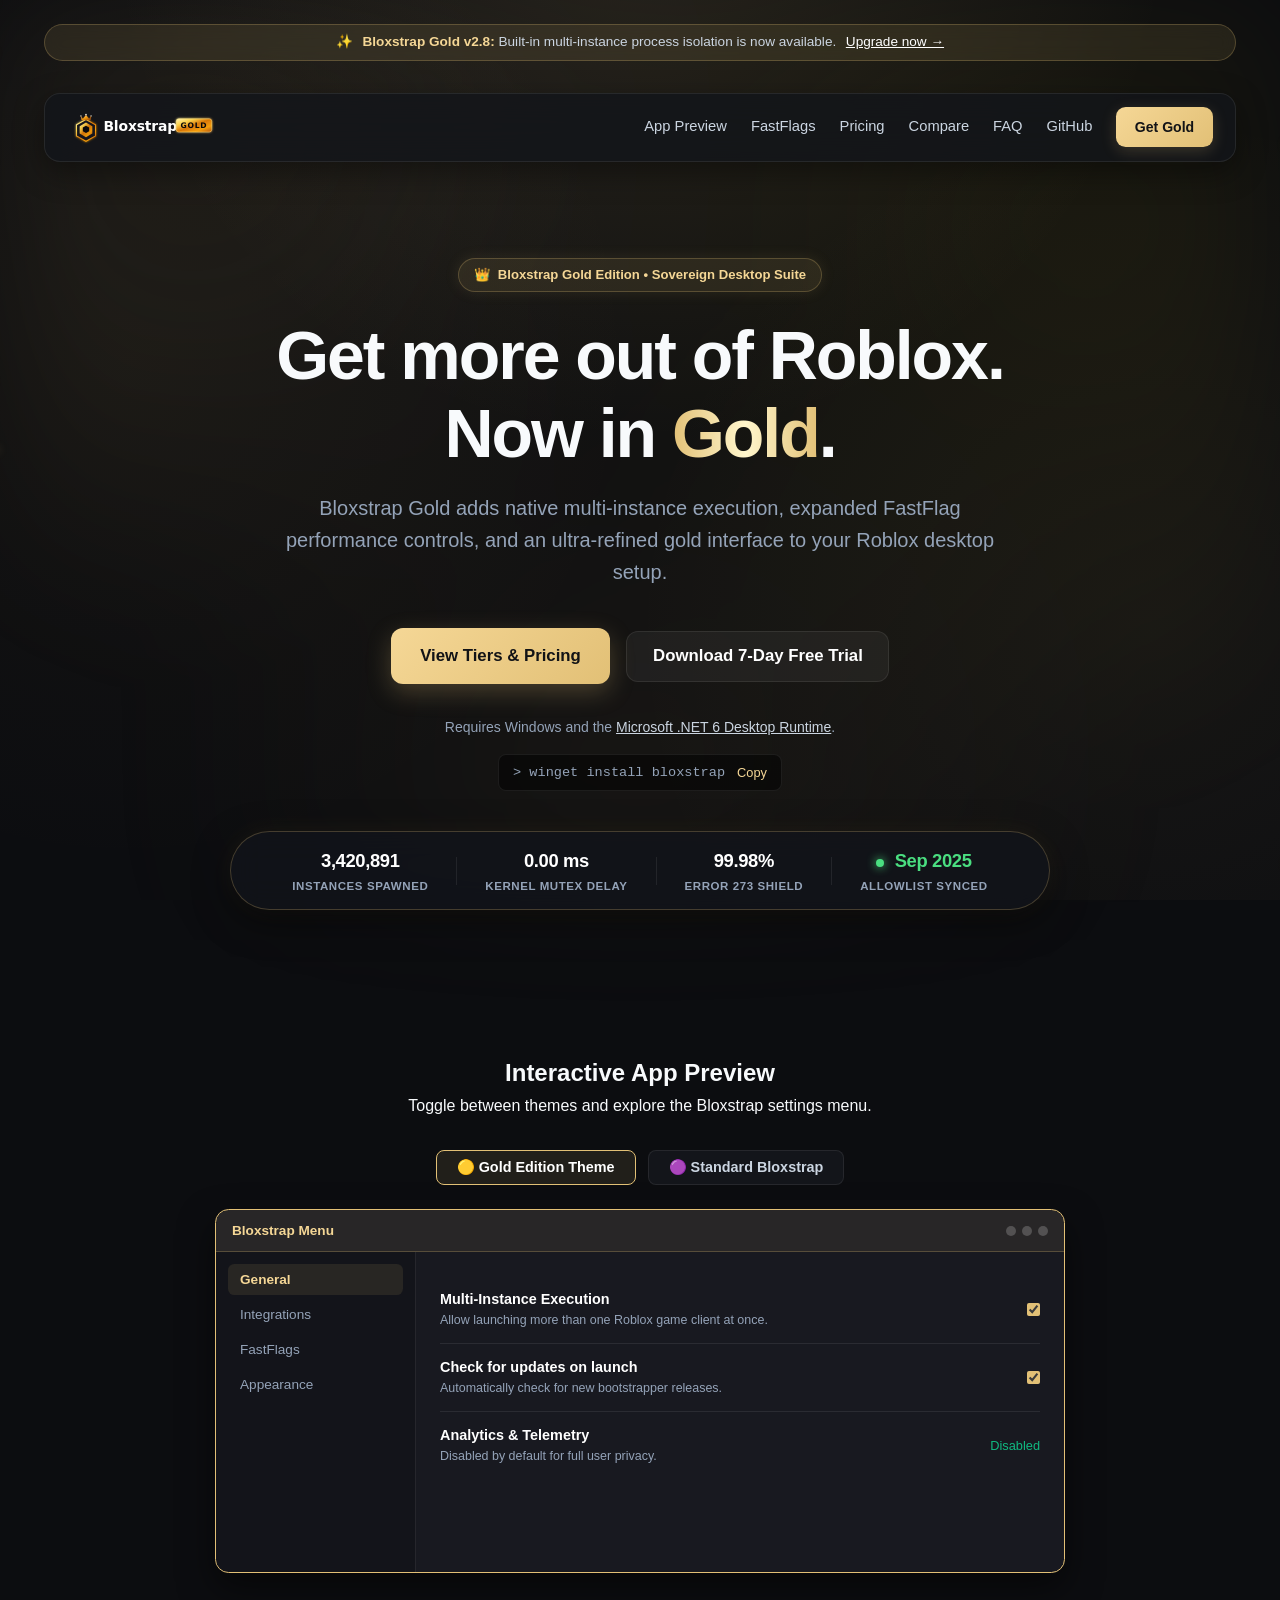
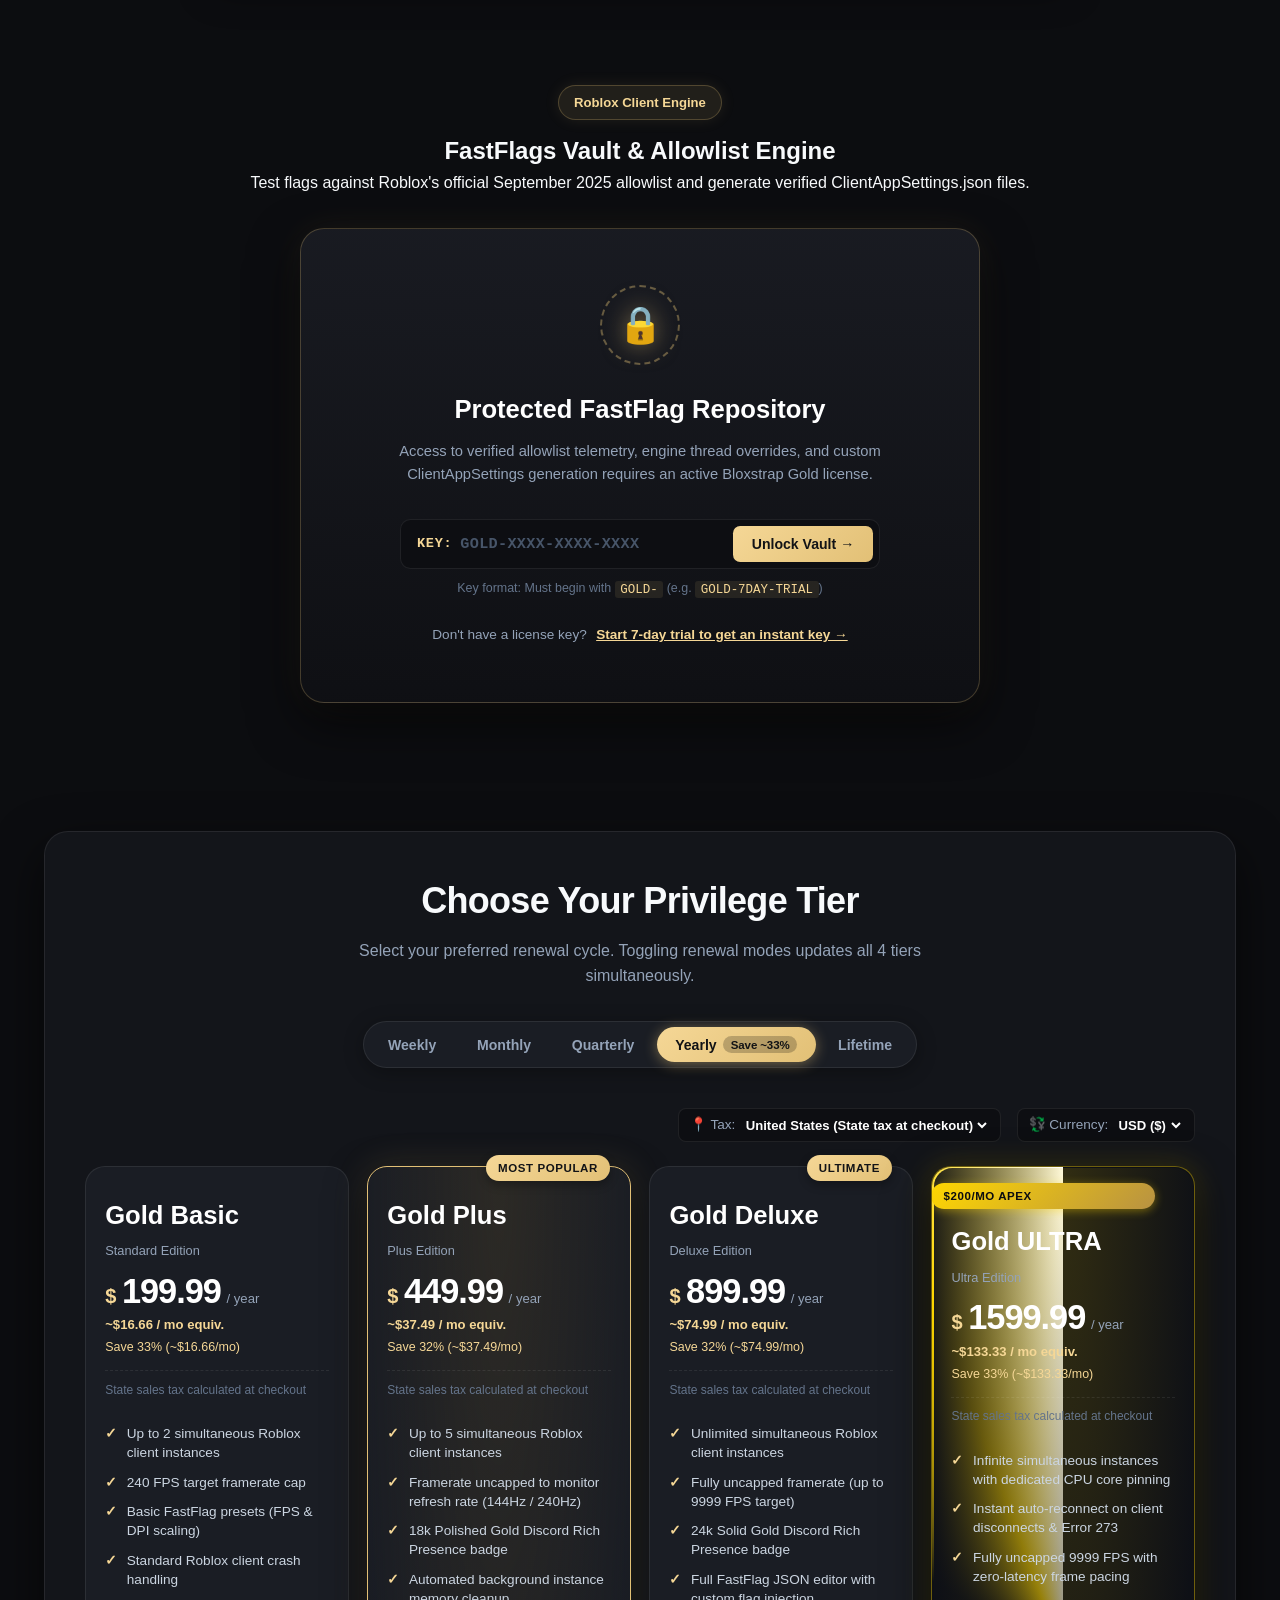
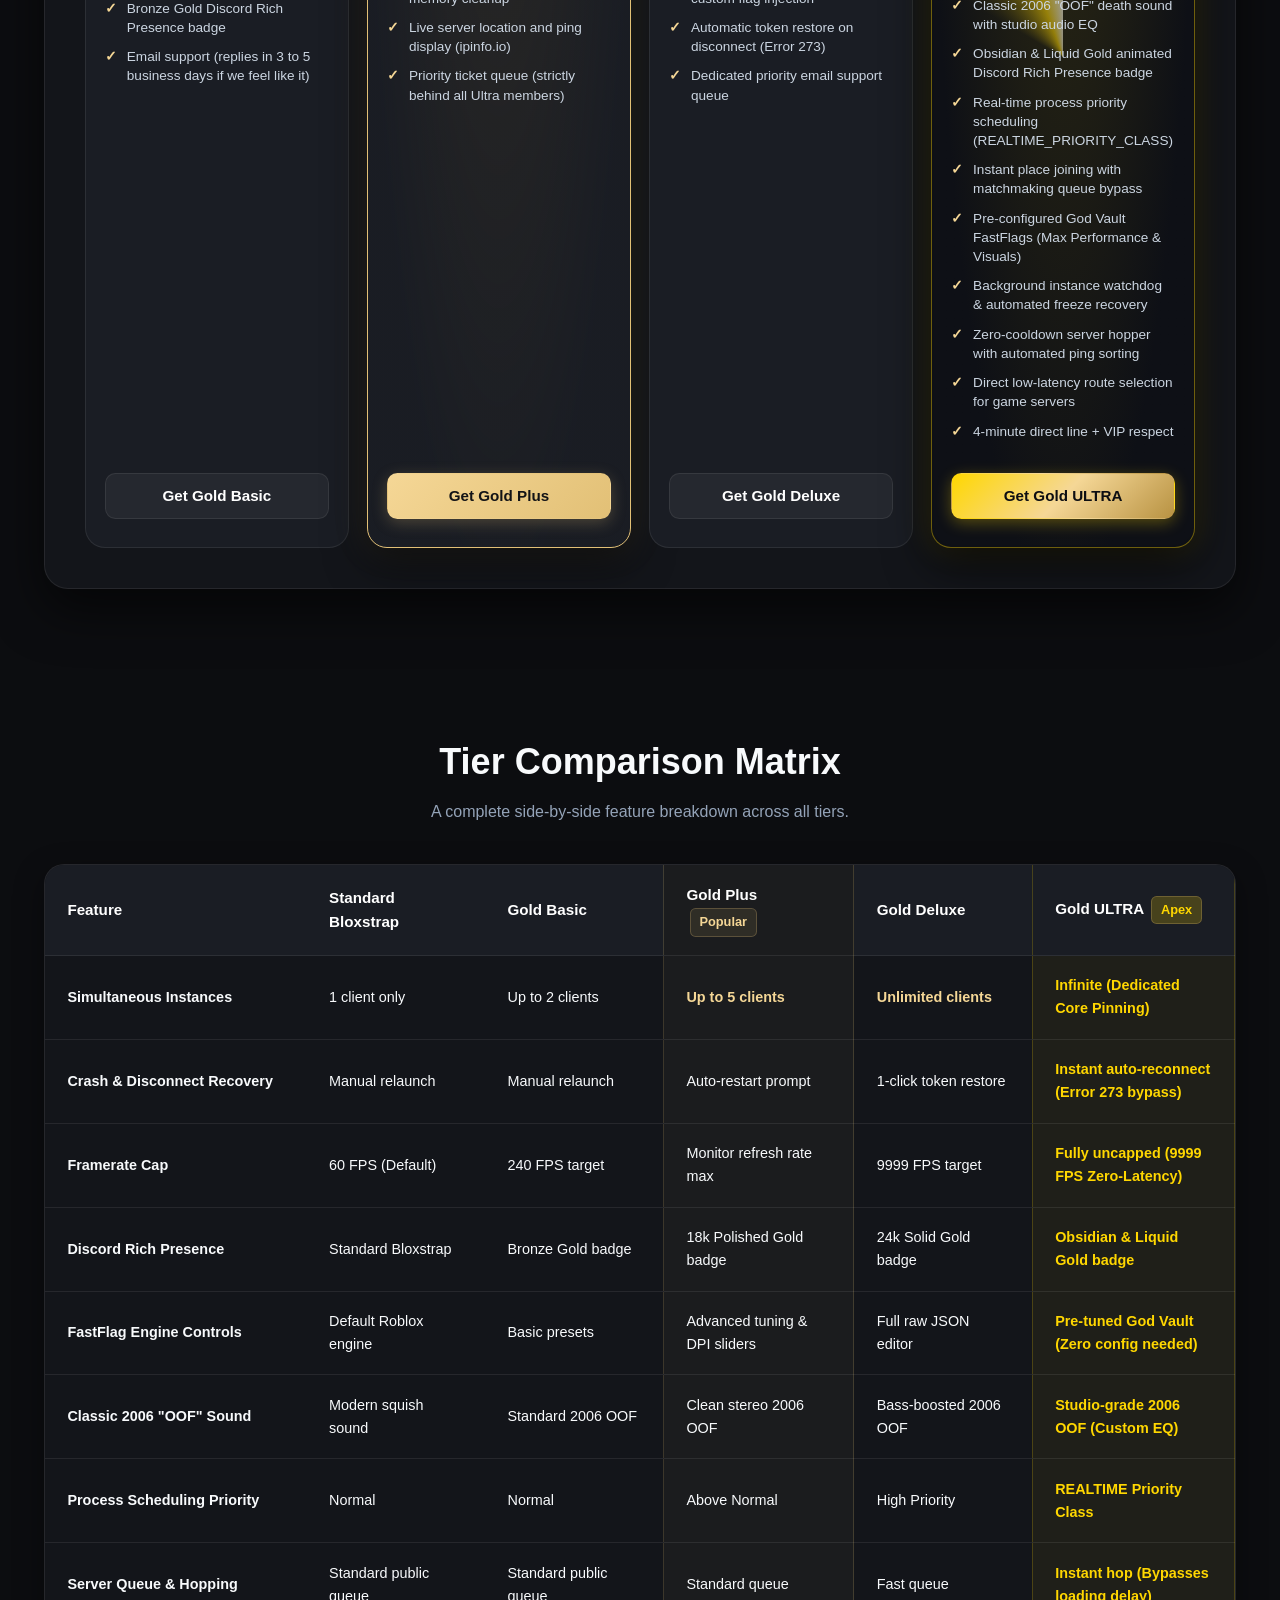
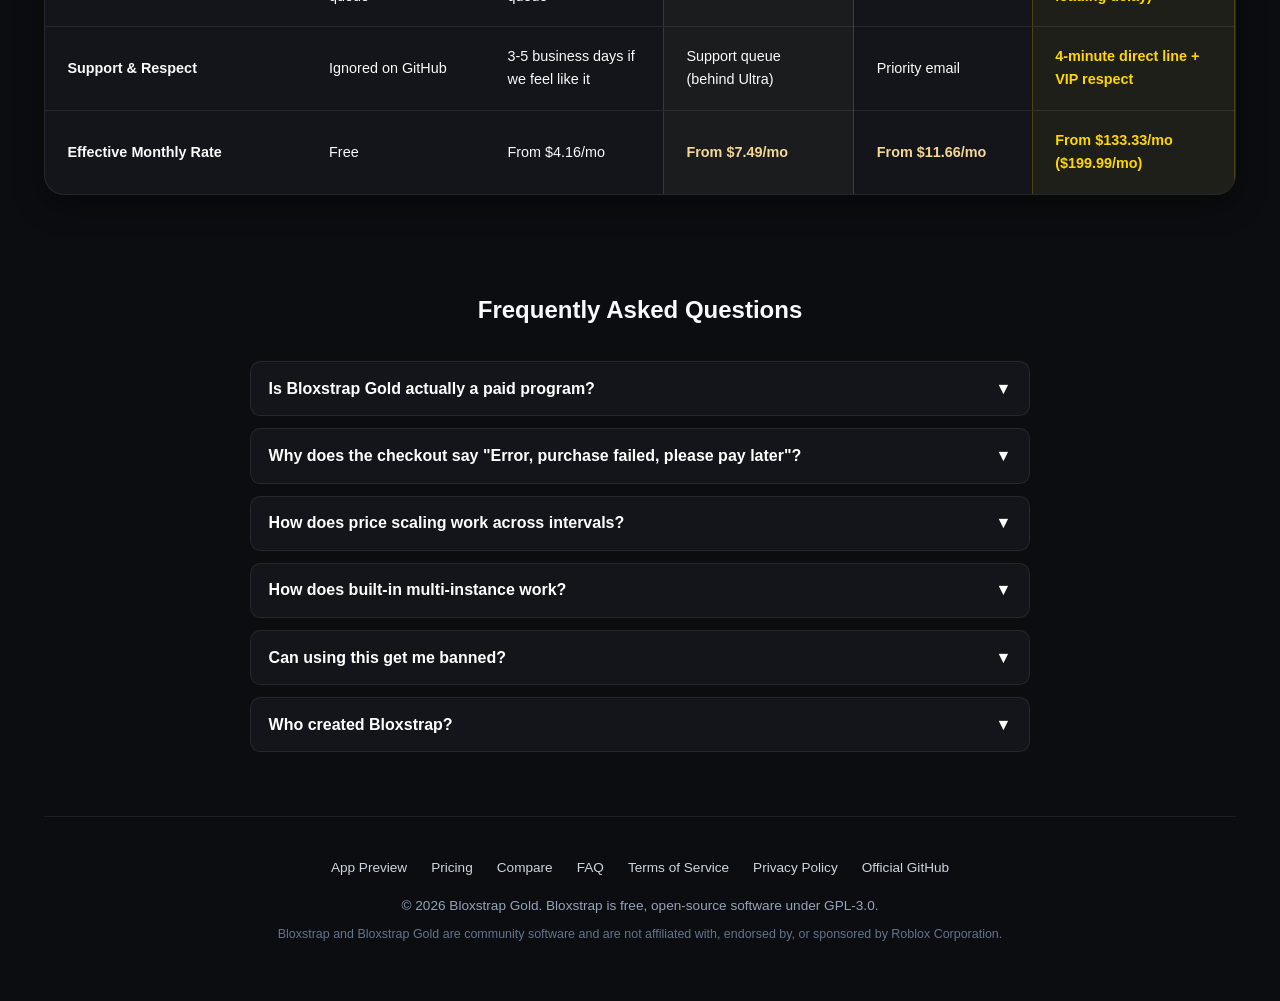
==== commit 8d19dd3b: "refactor(website): remove residual simulator footer link and comments" ====
--- a/website/index.html
+++ b/website/index.html
@@ -640,7 +640,6 @@
     <!-- Footer -->
     <footer class="site-footer">
       <div class="footer-nav-links">
-        <a href="#simulator" class="footer-nav-link">Simulator</a>
         <a href="#preview" class="footer-nav-link">App Preview</a>
         <a href="#pricing" class="footer-nav-link">Pricing</a>
         <a href="#comparison" class="footer-nav-link">Compare</a>
--- a/website/style.css
+++ b/website/style.css
@@ -375,7 +375,7 @@
 }
 
 /* ========================================================
-   HERO LIVE TELEMETRY STRIP & INTERACTIVE APEX COCKPIT
+   HERO LIVE TELEMETRY STRIP
    ======================================================== */
 .hero-telemetry-strip {
   display: flex;
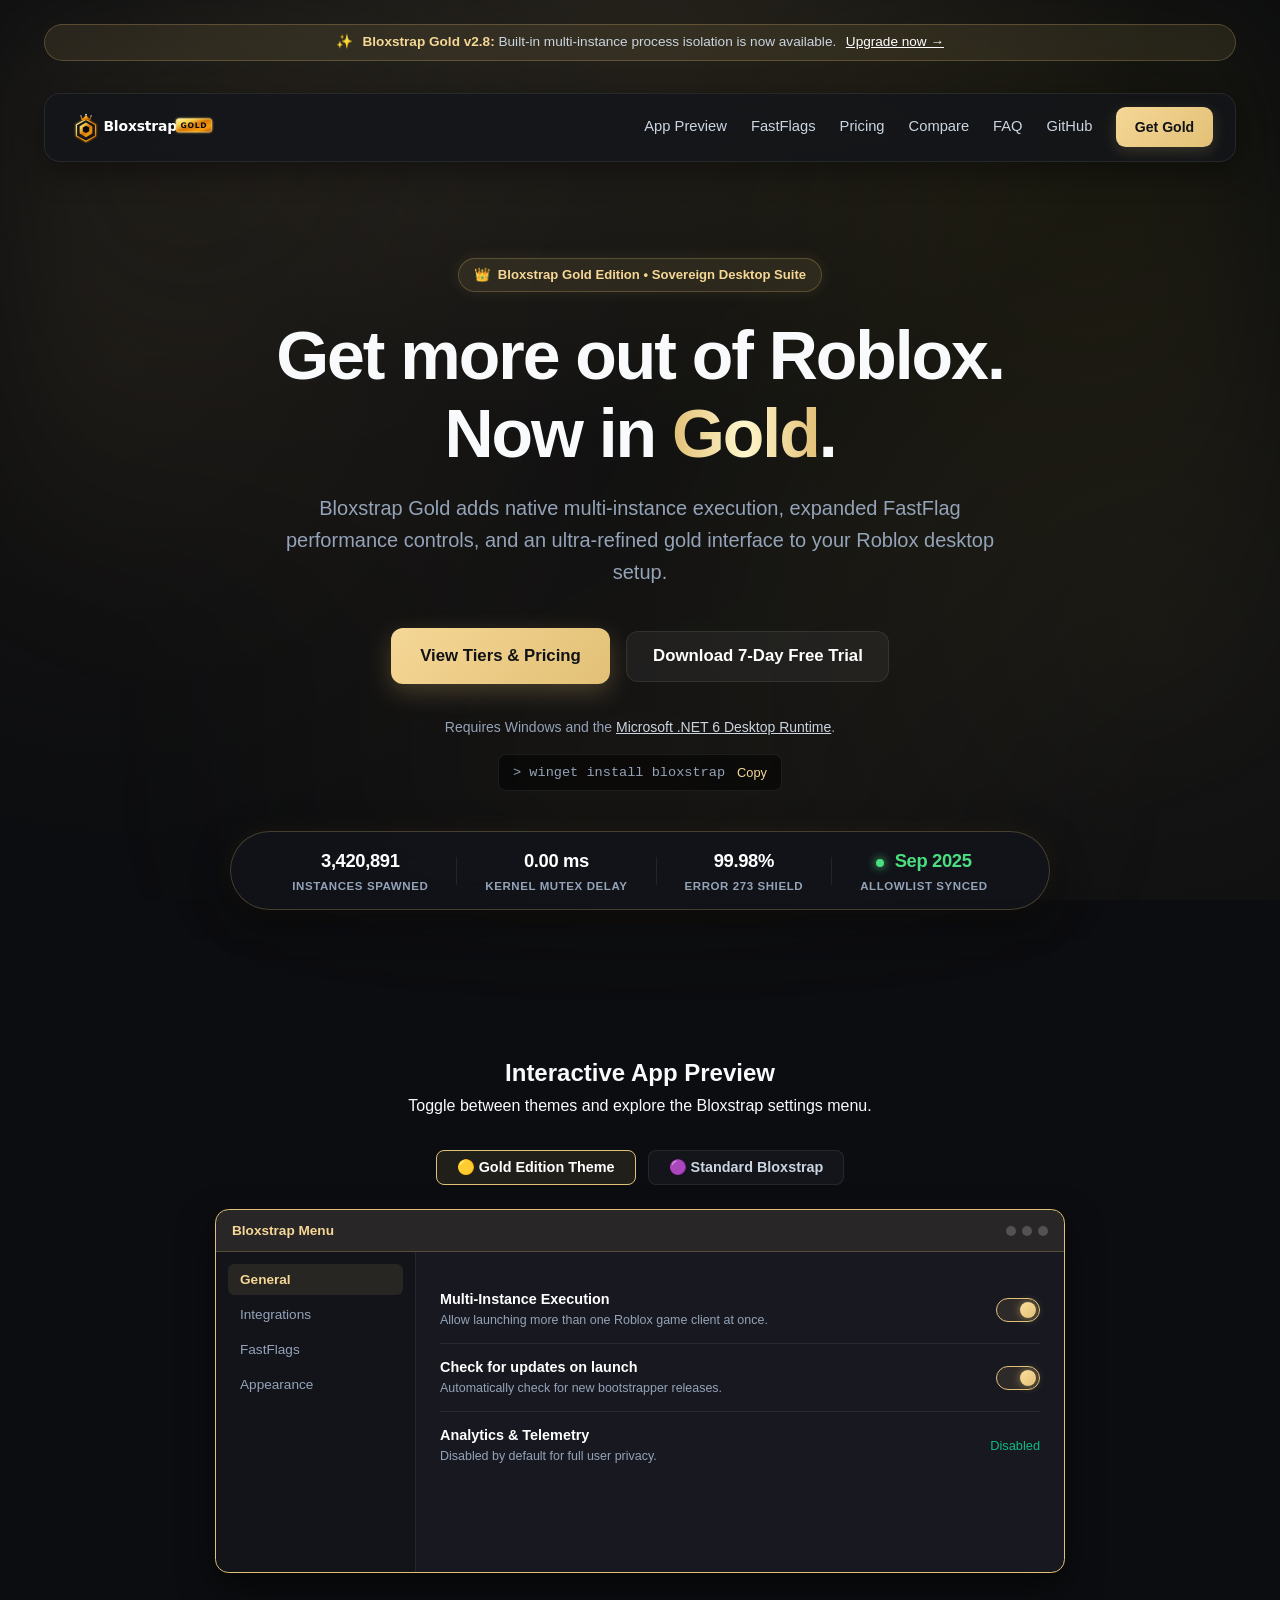
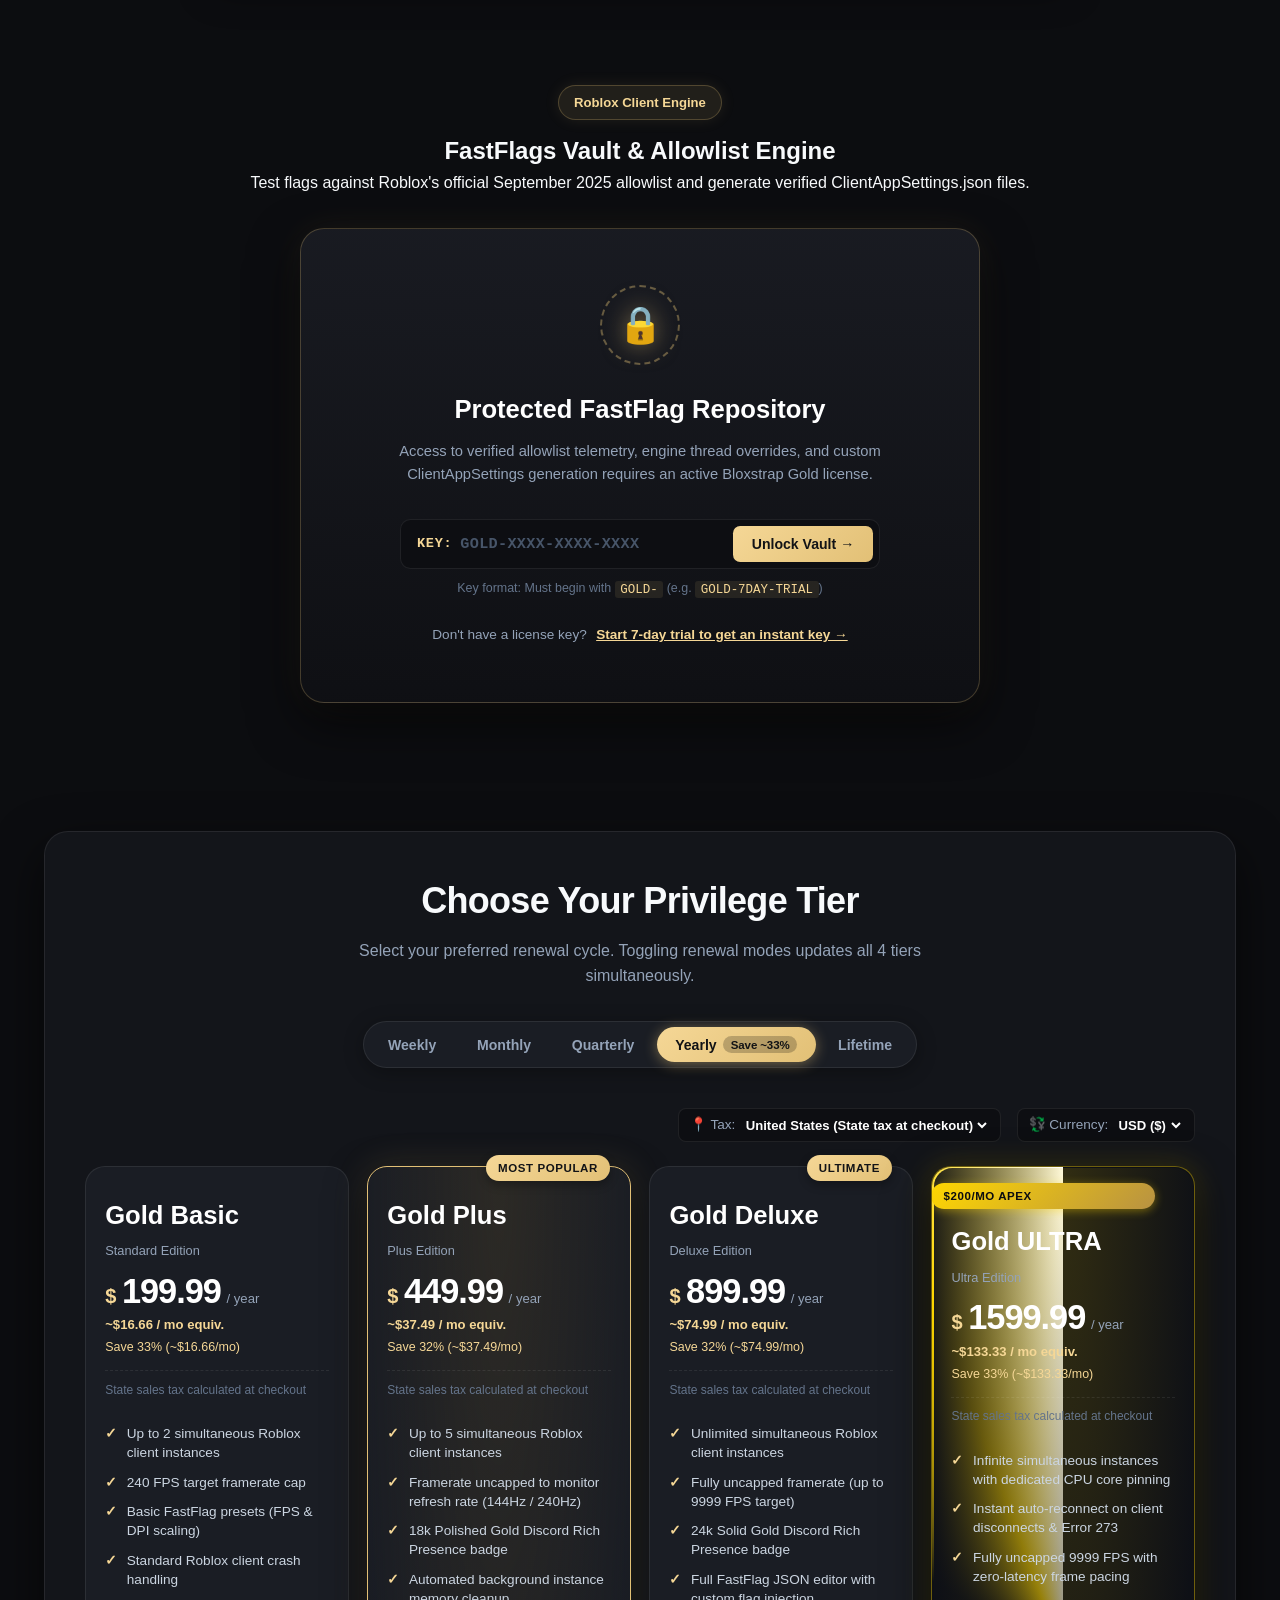
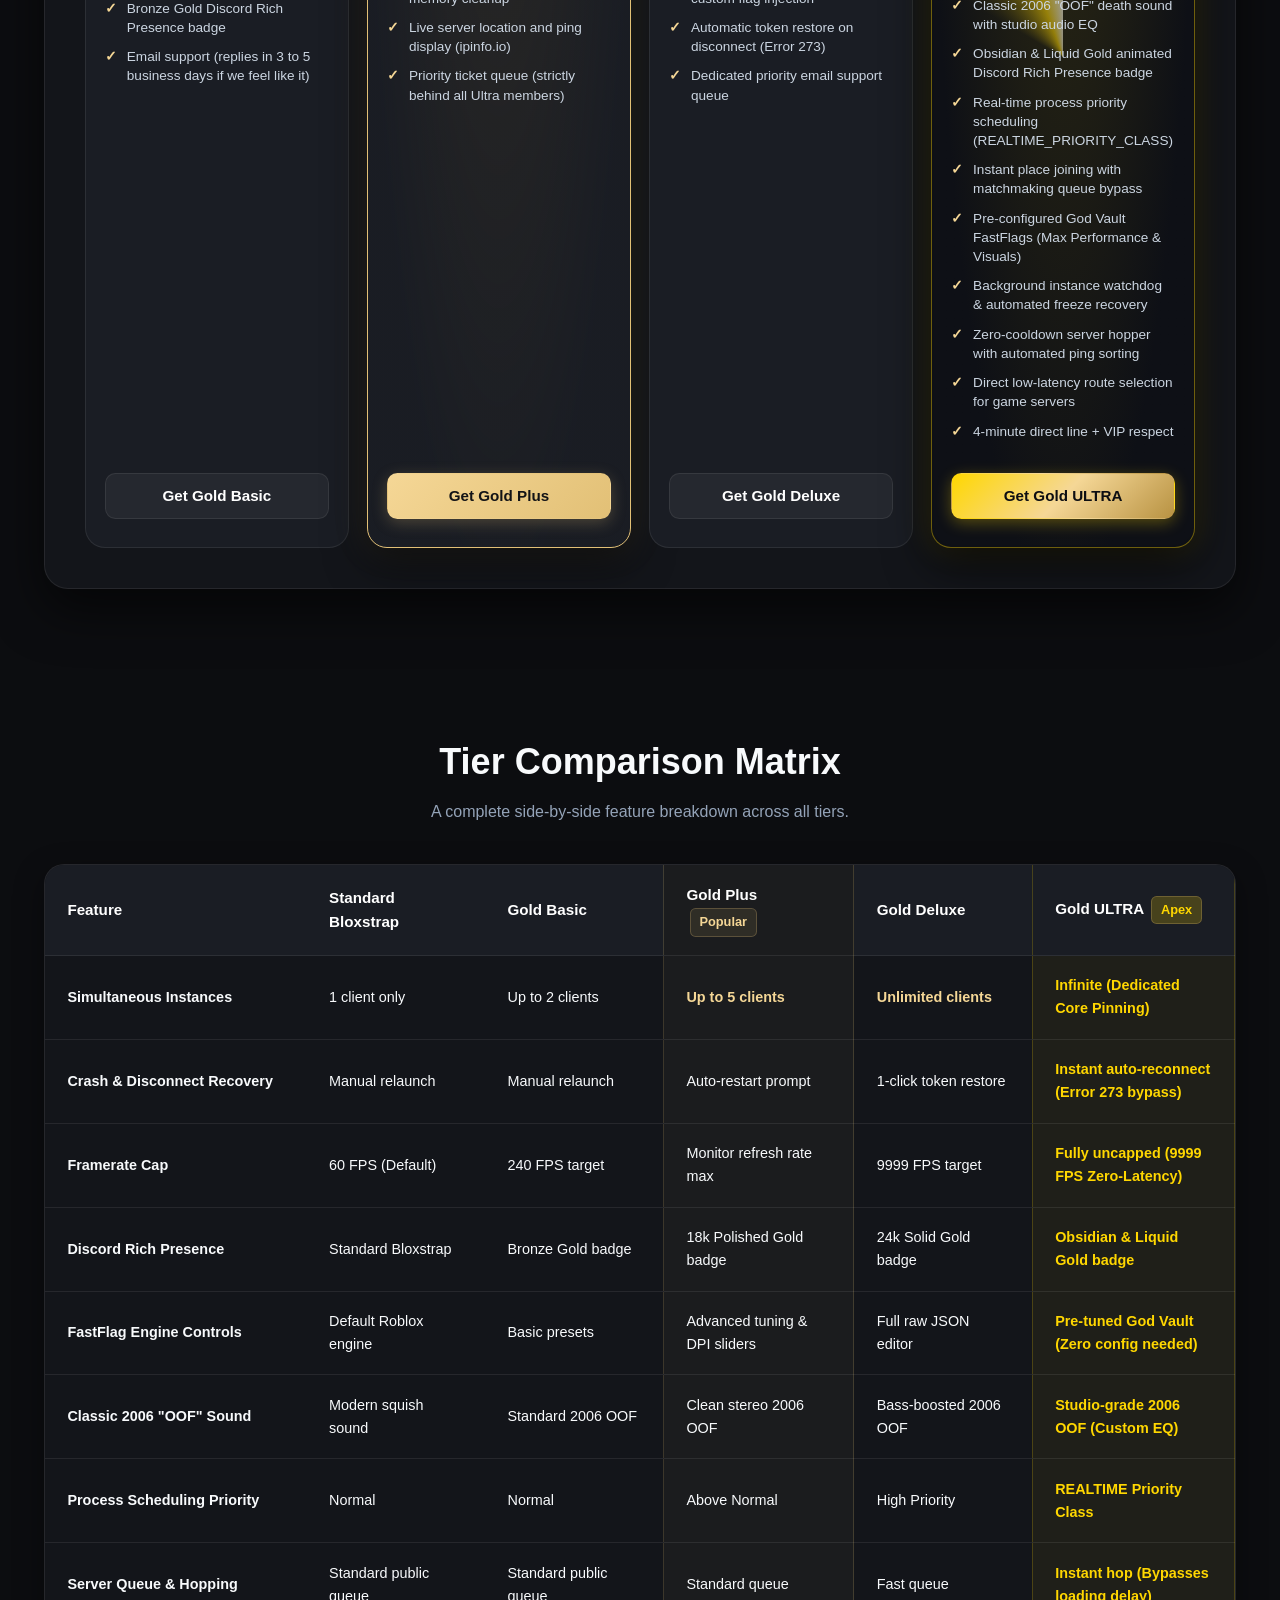
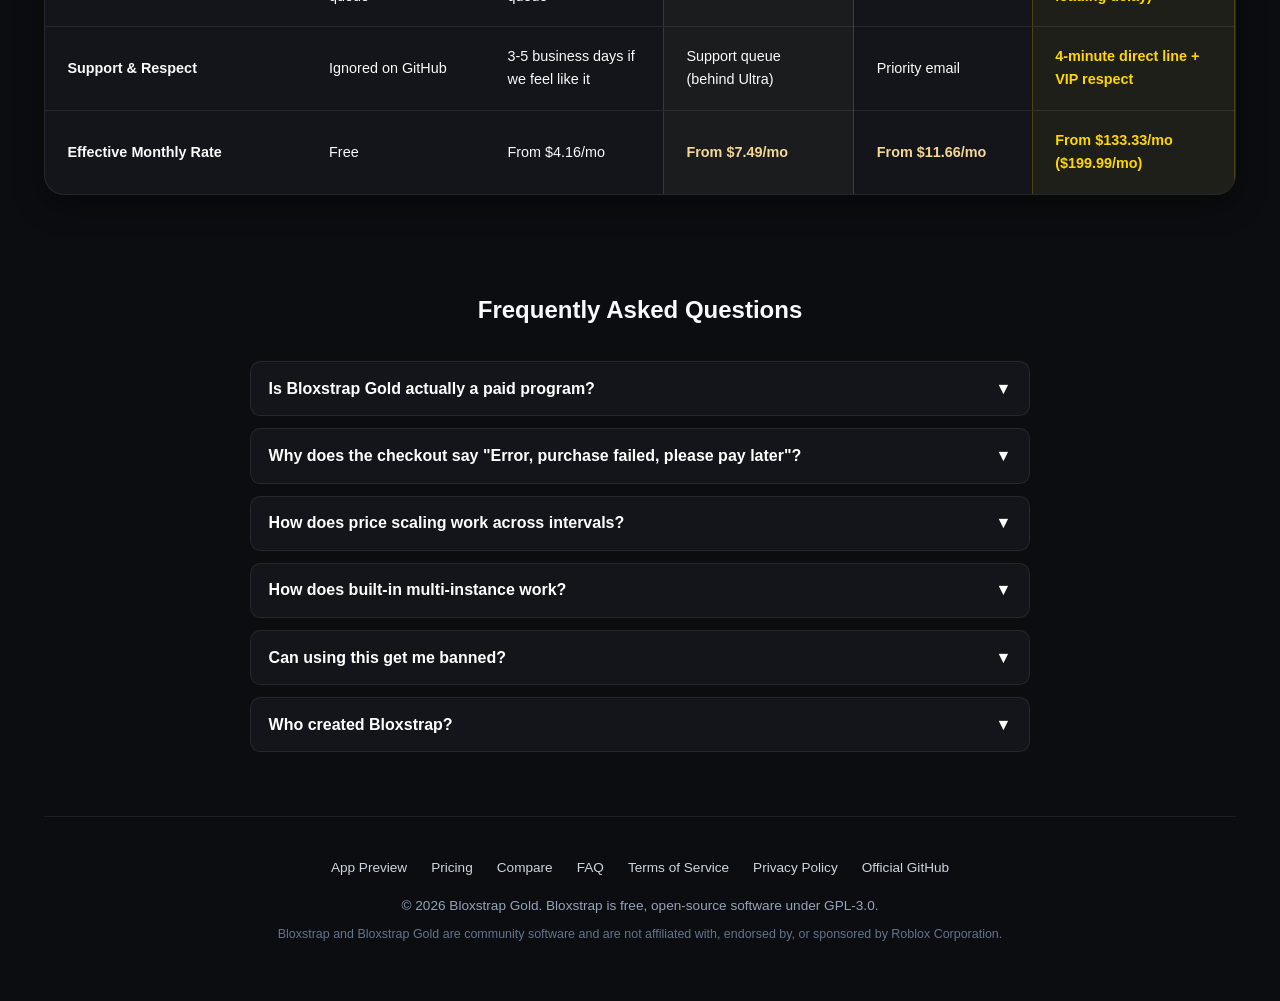
==== commit 7d77b056: "feat(fflags): update GUI hiding group to catfries production company (ID: 34970455)" ====
--- a/website/index.html
+++ b/website/index.html
@@ -148,7 +148,10 @@
                     <div class="setting-title">Multi-Instance Execution</div>
                     <div class="setting-desc">Allow launching more than one Roblox game client at once.</div>
                   </div>
-                  <input type="checkbox" checked style="accent-color: var(--gold);">
+                  <label class="gold-switch">
+                    <input type="checkbox" checked>
+                    <span class="gold-slider"></span>
+                  </label>
                 </div>
 
                 <div class="app-setting-item">
@@ -156,7 +159,10 @@
                     <div class="setting-title">Check for updates on launch</div>
                     <div class="setting-desc">Automatically check for new bootstrapper releases.</div>
                   </div>
-                  <input type="checkbox" checked style="accent-color: var(--gold);">
+                  <label class="gold-switch">
+                    <input type="checkbox" checked>
+                    <span class="gold-slider"></span>
+                  </label>
                 </div>
 
                 <div class="app-setting-item">
@@ -175,7 +181,10 @@
                     <div class="setting-title">Discord Rich Presence</div>
                     <div class="setting-desc">Display active game details and Gold status badge on Discord.</div>
                   </div>
-                  <input type="checkbox" checked style="accent-color: var(--gold);">
+                  <label class="gold-switch">
+                    <input type="checkbox" checked>
+                    <span class="gold-slider"></span>
+                  </label>
                 </div>
 
                 <div class="app-setting-item">
@@ -183,7 +192,10 @@
                     <div class="setting-title">Show Server Location</div>
                     <div class="setting-desc">Query ipinfo.io to display server country and city.</div>
                   </div>
-                  <input type="checkbox" checked style="accent-color: var(--gold);">
+                  <label class="gold-switch">
+                    <input type="checkbox" checked>
+                    <span class="gold-slider"></span>
+                  </label>
                 </div>
               </div>
 
@@ -878,44 +890,123 @@
         </div>
       </div>
 
-      <!-- Success / Download View -->
+      <!-- Success / VIP Provisioning View -->
       <div class="success-view" id="checkoutSuccessView">
-        <div class="success-crown-wrapper">
-          <div class="success-ripple ring-1"></div>
-          <div class="success-ripple ring-2"></div>
-          <div class="success-crown-icon">👑</div>
-        </div>
-        <h3 style="font-size: 1.75rem; font-weight: 800; margin-bottom: 0.5rem;" id="checkoutSuccessTitle">
-          Your 7-day free trial has started.
-        </h3>
-        <p style="color: var(--text-muted); font-size: 0.95rem; max-width: 480px; margin: 0 auto 1.5rem auto;" id="checkoutSuccessSubtitle">
-          Download Bloxstrap Gold below and enjoy built-in multi-instance support and the gold theme.
-        </p>
-
-        <div style="margin-bottom: 1.5rem;">
-          <div style="font-size: 0.8rem; text-transform: uppercase; color: var(--gold-light); font-weight: 700; margin-bottom: 0.35rem;">Enterprise License Key</div>
-          <div class="license-key-box" id="generatedLicenseKey" title="Click to copy">GOLD-7DAY-ULTRA-XKW6-5TKI-WBFN</div>
-          <div id="copyKeyFeedback" style="font-size: 0.75rem; color: #4ade80; height: 16px; margin-top: 0.25rem;"></div>
-        </div>
-
-        <div style="display: flex; flex-direction: column; gap: 0.75rem; max-width: 360px; margin: 0 auto;">
-          <a id="deepLinkActivateBtn" href="bloxstrap-gold://activate?key=GOLD-7DAY-ULTRA-XKW6-5TKI-WBFN" class="btn-primary" style="justify-content: center; text-decoration: none; background: linear-gradient(135deg, #ffd700 0%, #b8860b 100%); color: #000; font-weight: 800; box-shadow: 0 4px 15px rgba(255,215,0,0.35);">
-            ⚡ Open in Bloxstrap Gold (1-Click Activate)
+        <div class="success-glow-halo"></div>
+
+        <div class="success-header-wrap">
+          <div class="success-crown-wrapper">
+            <div class="success-ripple ring-1"></div>
+            <div class="success-ripple ring-2"></div>
+            <div class="success-crown-icon">👑</div>
+          </div>
+          <h3 class="success-main-title" id="checkoutSuccessTitle">
+            Sovereign License Provisioned.
+          </h3>
+          <p class="success-main-subtitle" id="checkoutSuccessSubtitle">
+            Your enterprise authorization is complete. Multi-instance kernel isolation and gold privileges are now active.
+          </p>
+        </div>
+
+        <!-- 3D Holographic VIP Member Pass -->
+        <div class="vip-pass-card" id="vipPassCard">
+          <div class="vip-pass-sheen" id="vipPassSheen"></div>
+          <div class="vip-pass-inner">
+            <div class="vip-pass-top">
+              <div class="vip-pass-brand">
+                <span class="vip-pass-crown">👑</span>
+                <span class="vip-pass-title">BLOXSTRAP GOLD</span>
+                <span class="vip-pass-pill">SOVEREIGN</span>
+              </div>
+              <div class="vip-pass-badge" id="vipPassStatusBadge">
+                <span class="pulse-status-dot"></span> ACTIVE &bull; MINTED
+              </div>
+            </div>
+
+            <div class="vip-pass-body">
+              <div class="vip-pass-tier-name" id="vipPassTierName">GOLD ULTRA SOVEREIGN</div>
+              <div class="vip-pass-tier-sub" id="vipPassTierSub">Kernel Mutex Isolation &bull; Lifetime Sovereign Privilege</div>
+
+              <!-- Embedded Cryptographic License Key Plate -->
+              <div class="vip-key-plate">
+                <div class="vip-key-plate-header">
+                  <span class="vip-key-label">256-BIT CRYPTOGRAPHIC LICENSE KEY</span>
+                  <span class="vip-key-sublabel">TAP TO COPY</span>
+                </div>
+                <div class="vip-key-row">
+                  <code class="license-key-box tabular" id="generatedLicenseKey" title="Click to copy">GOLD-7DAY-ULTRA-XKW6-5TKI-WBFN</code>
+                  <button type="button" class="vip-copy-btn" id="vipCopyBtn" title="Copy License Key">
+                    <span class="vip-copy-icon" id="vipCopyIcon">📋</span>
+                    <span class="vip-copy-text" id="vipCopyText">COPY KEY</span>
+                  </button>
+                </div>
+                <div id="copyKeyFeedback" class="vip-copy-feedback"></div>
+              </div>
+            </div>
+
+            <div class="vip-pass-bottom">
+              <div class="vip-holder-col">
+                <span class="vip-small-label">ISSUED TO</span>
+                <span class="vip-holder-val" id="vipHolderVal">SOVEREIGN MEMBER</span>
+              </div>
+              <div class="vip-auth-seal">
+                <span class="seal-star">★</span>
+                <span class="seal-text">VERIFIED AUTHENTIC</span>
+              </div>
+            </div>
+          </div>
+        </div>
+
+        <!-- Live Telemetry Provisioning Console -->
+        <div class="provisioning-console" id="provisioningConsole">
+          <div class="console-header">
+            <div class="console-dot-group">
+              <span class="c-dot dot-red"></span>
+              <span class="c-dot dot-yellow"></span>
+              <span class="c-dot dot-green"></span>
+            </div>
+            <span class="console-title">PROVISIONING ENGINE &bull; KERNEL DRIVER INTERFACE</span>
+            <span class="console-timer tabular" id="consoleLiveClock">0.89s</span>
+          </div>
+          <div class="console-log-list" id="consoleLogList">
+            <div class="console-log-item" id="cLog1">
+              <span class="log-indicator">⏳</span>
+              <span class="log-text">Minting 256-Bit Sovereign Cryptographic Token...</span>
+            </div>
+            <div class="console-log-item" id="cLog2">
+              <span class="log-indicator">⏳</span>
+              <span class="log-text">Arming Multi-Instance Mutex Process Isolation engine...</span>
+            </div>
+            <div class="console-log-item" id="cLog3">
+              <span class="log-indicator">⏳</span>
+              <span class="log-text">Unlocking FastFlags God Vault repository payload...</span>
+            </div>
+            <div class="console-log-item" id="cLog4">
+              <span class="log-indicator">⏳</span>
+              <span class="log-text">Sovereign VIP Priority Discord Presence &amp; Respect: Active.</span>
+            </div>
+          </div>
+        </div>
+
+        <!-- Actions Suite -->
+        <div class="success-actions-suite">
+          <a id="deepLinkActivateBtn" href="bloxstrap-gold://activate?key=GOLD-7DAY-ULTRA-XKW6-5TKI-WBFN" class="btn-primary success-btn-cta">
+            <span>⚡</span> Open in Bloxstrap Gold (1-Click Activate)
           </a>
 
-          <div style="display: grid; grid-template-columns: 1fr 1fr; gap: 0.5rem;">
-            <a href="https://github.com/bloxstraplabs/bloxstrap/releases/latest" target="_blank" class="btn-secondary" style="justify-content: center; text-decoration: none; font-size: 0.85rem; padding: 0.6rem 0.5rem;">
-              🪟 Windows (.exe)
+          <div class="success-dl-grid">
+            <a href="https://github.com/bloxstraplabs/bloxstrap/releases/latest" target="_blank" class="btn-secondary success-dl-btn">
+              <span>🪟</span> Windows (.exe)
             </a>
-            <a href="https://github.com/bloxstraplabs/bloxstrap/releases/latest" target="_blank" class="btn-secondary" style="justify-content: center; text-decoration: none; font-size: 0.85rem; padding: 0.6rem 0.5rem;">
-              🍏 macOS (.dmg)
+            <a href="https://github.com/bloxstraplabs/bloxstrap/releases/latest" target="_blank" class="btn-secondary success-dl-btn">
+              <span>🍏</span> macOS (.dmg)
             </a>
           </div>
 
-          <button class="btn-secondary" id="successUnlockVaultBtn" style="justify-content: center; border-color: var(--gold-border); color: var(--gold-light);">
-            ✨ Unlock FastFlags Vault with Key
+          <button class="btn-secondary success-vault-btn" id="successUnlockVaultBtn">
+            <span>✨</span> Unlock FastFlags Vault with Key
           </button>
-          <button class="btn-secondary" onclick="closeCheckout()" style="justify-content: center; opacity: 0.7;">
+          <button class="btn-secondary success-close-btn" onclick="closeCheckout()">
             Close
           </button>
         </div>
